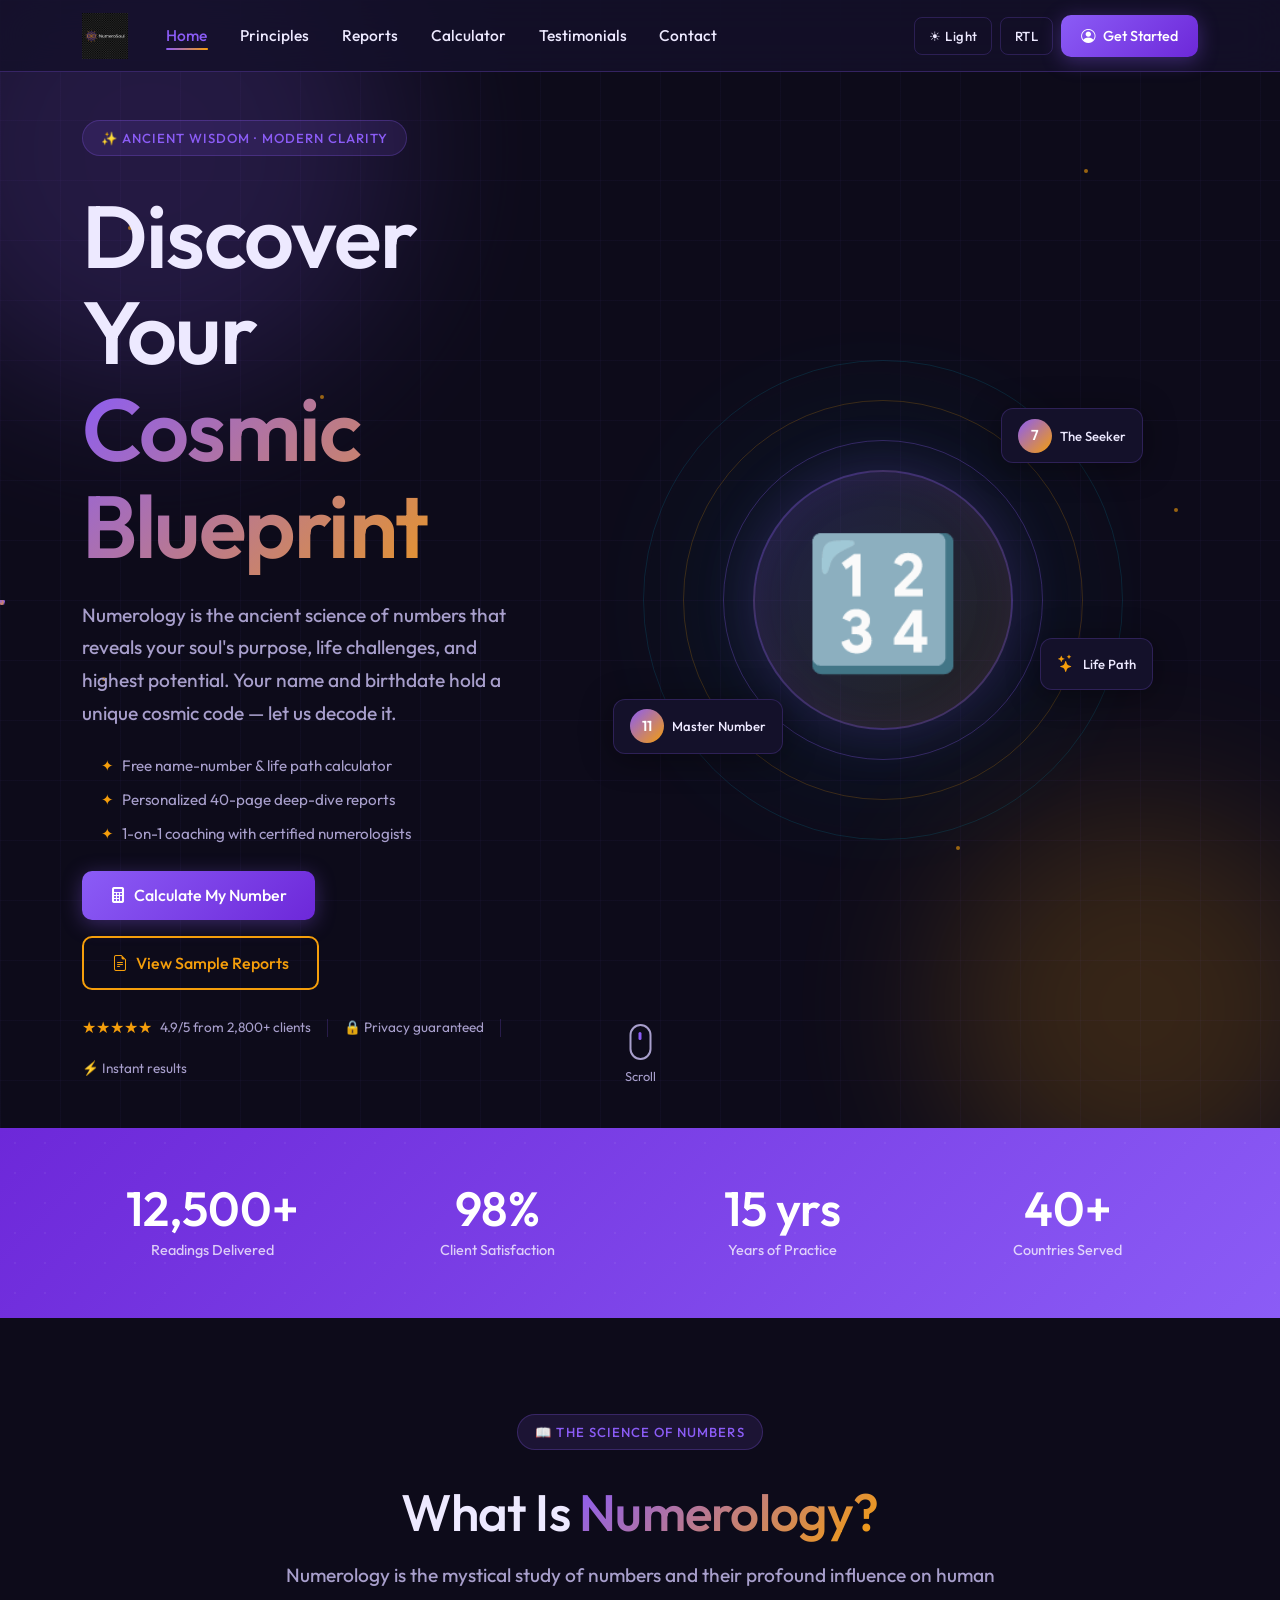
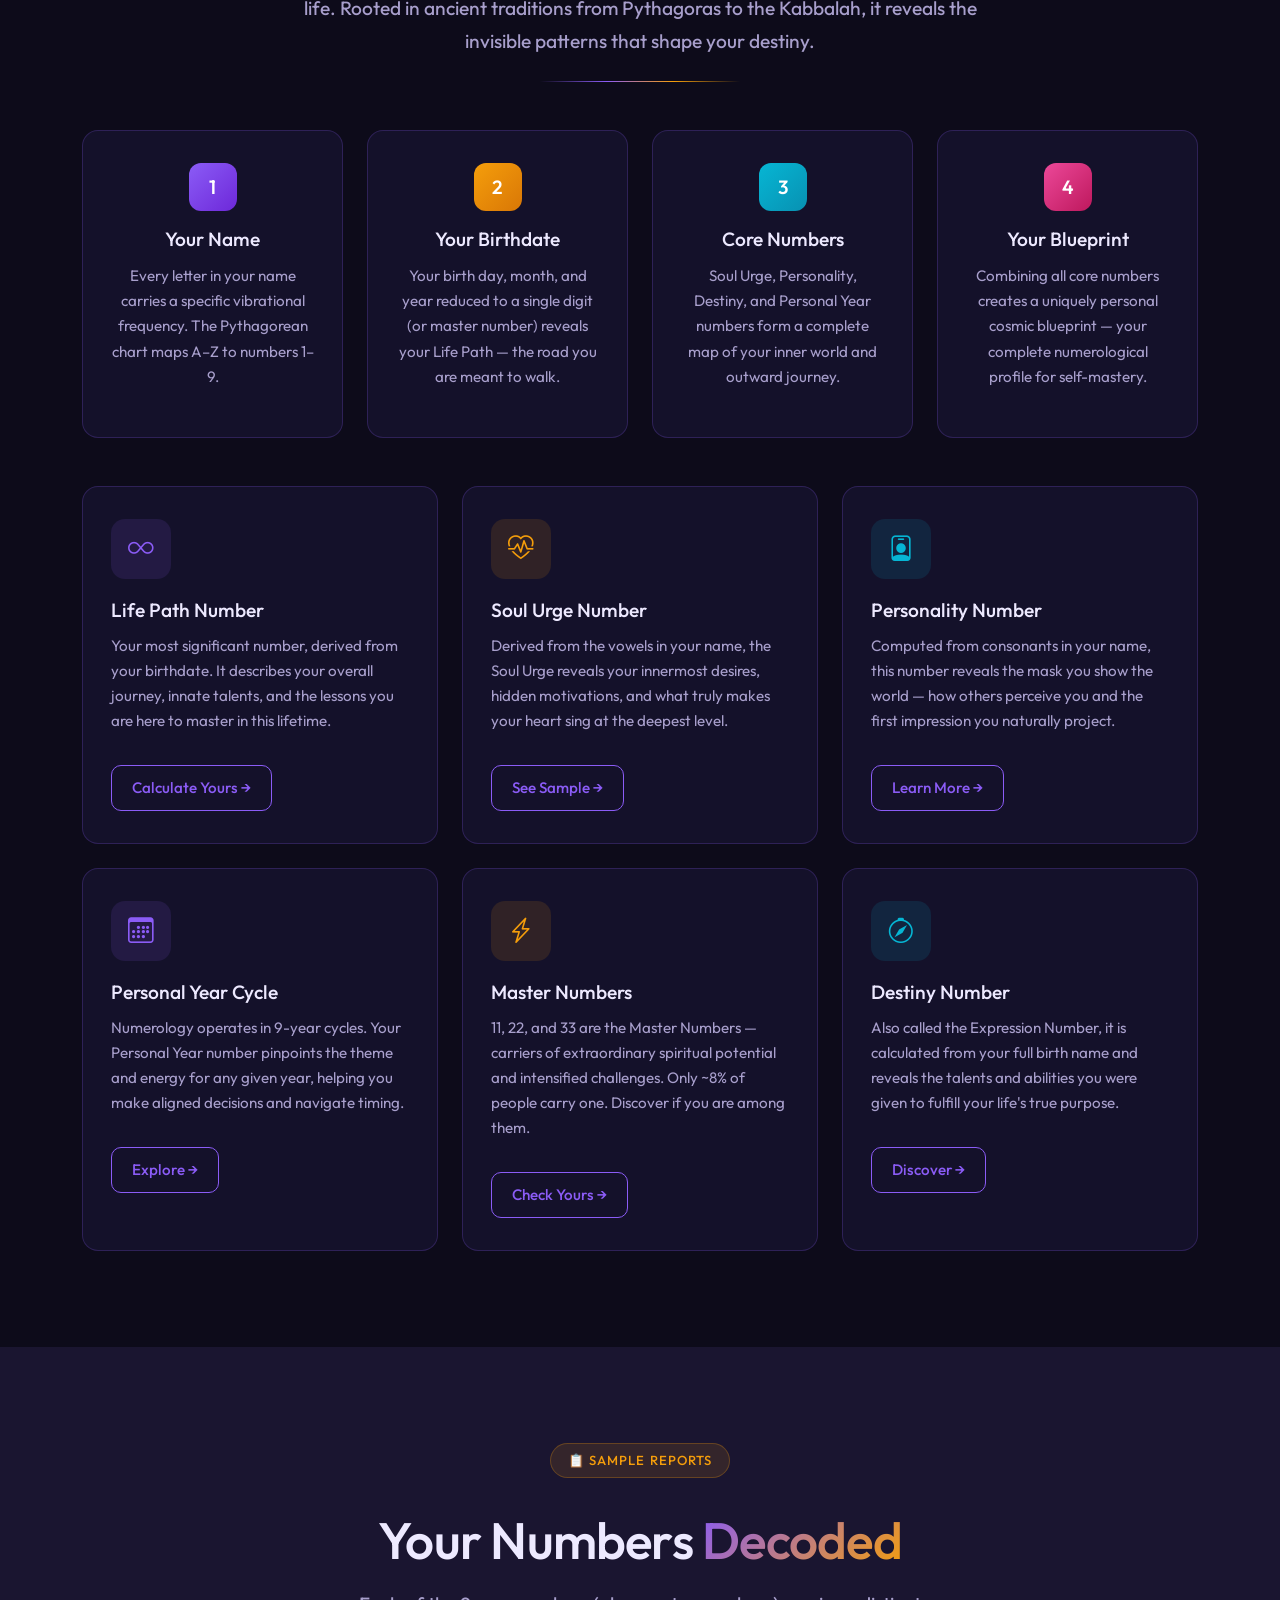
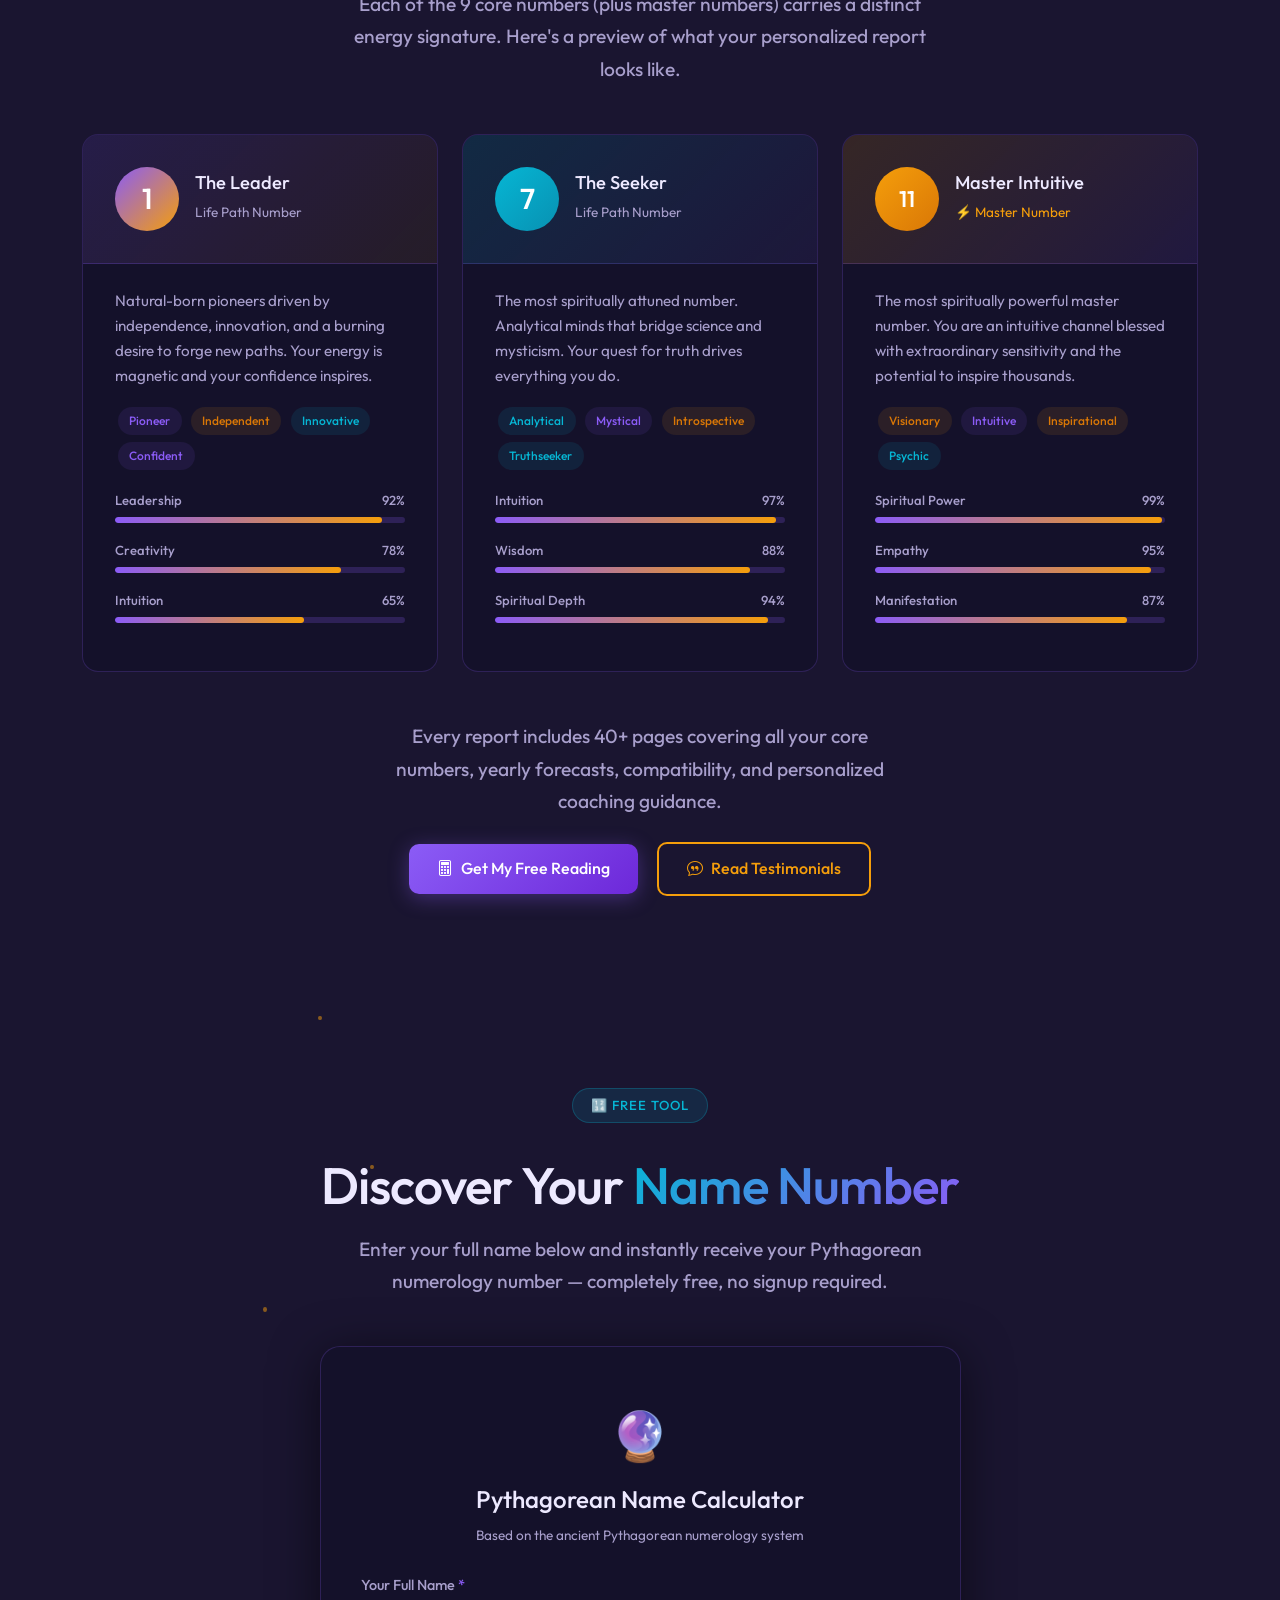
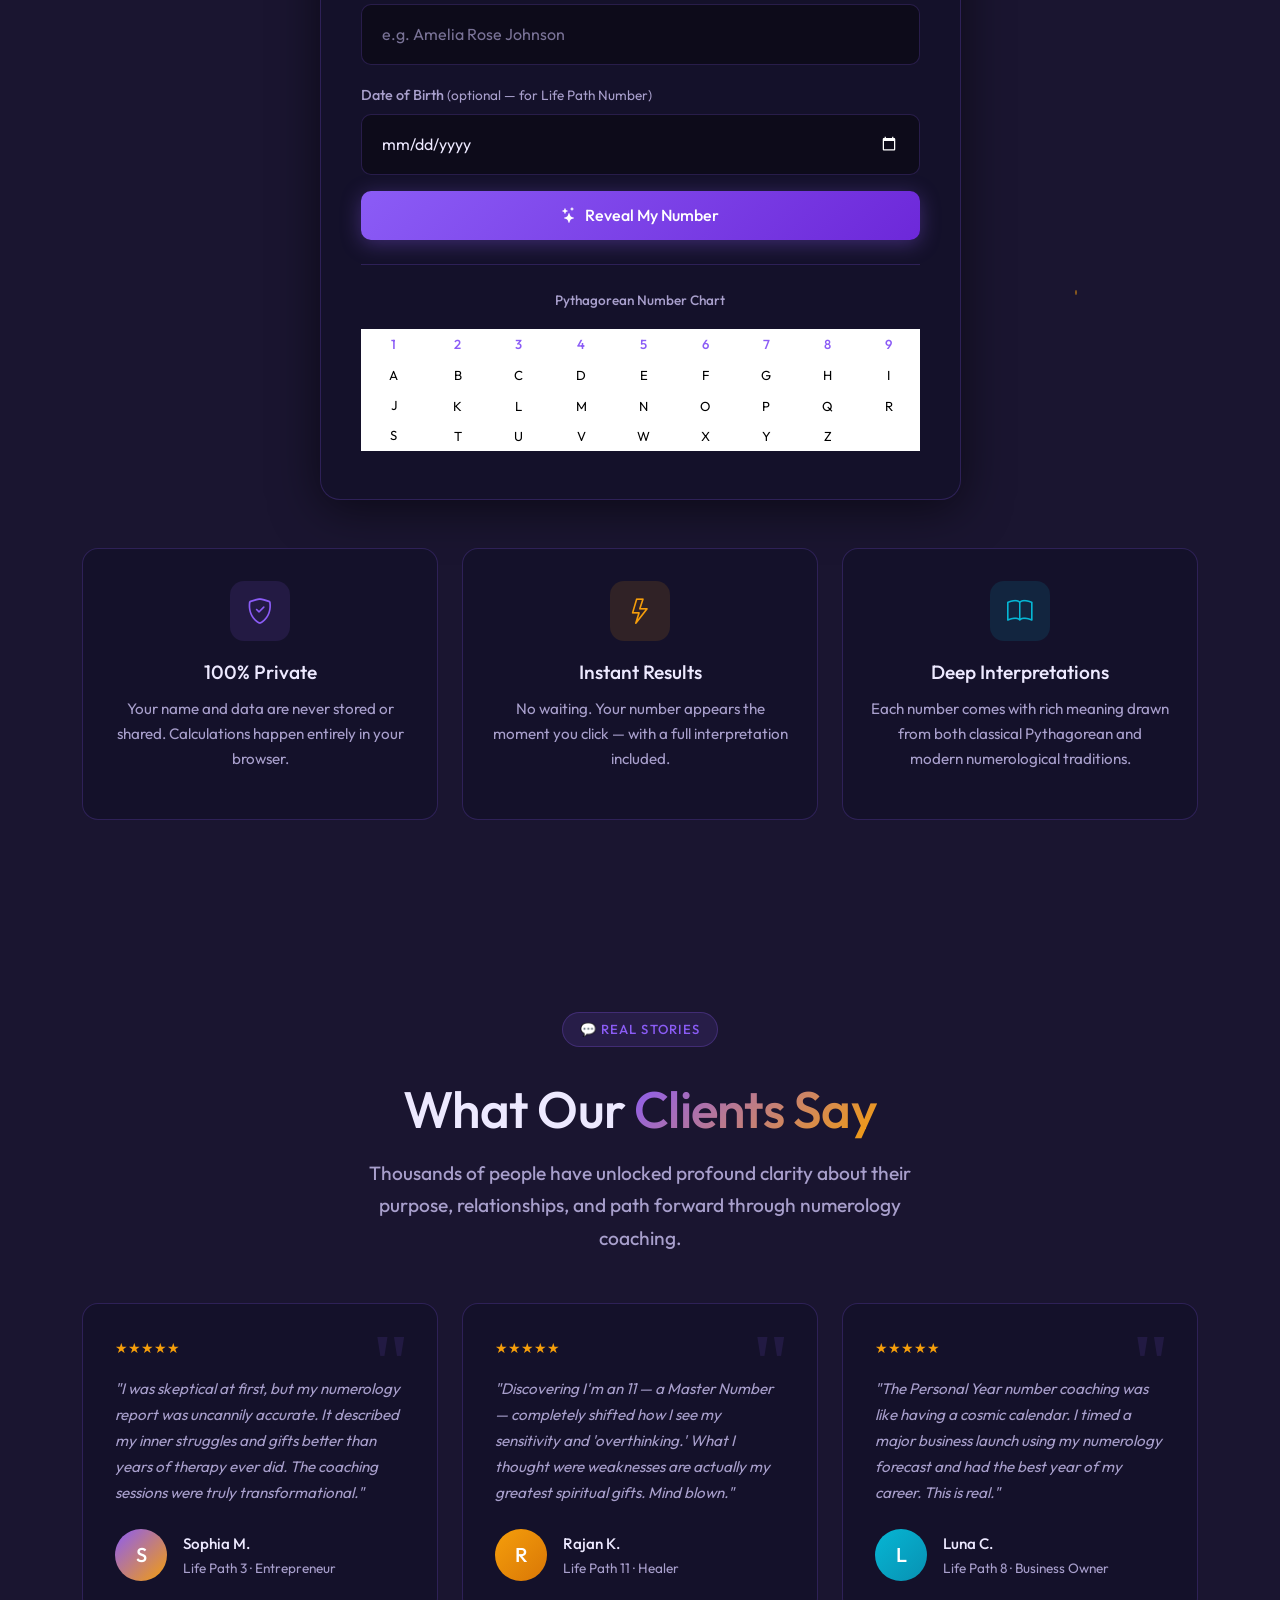
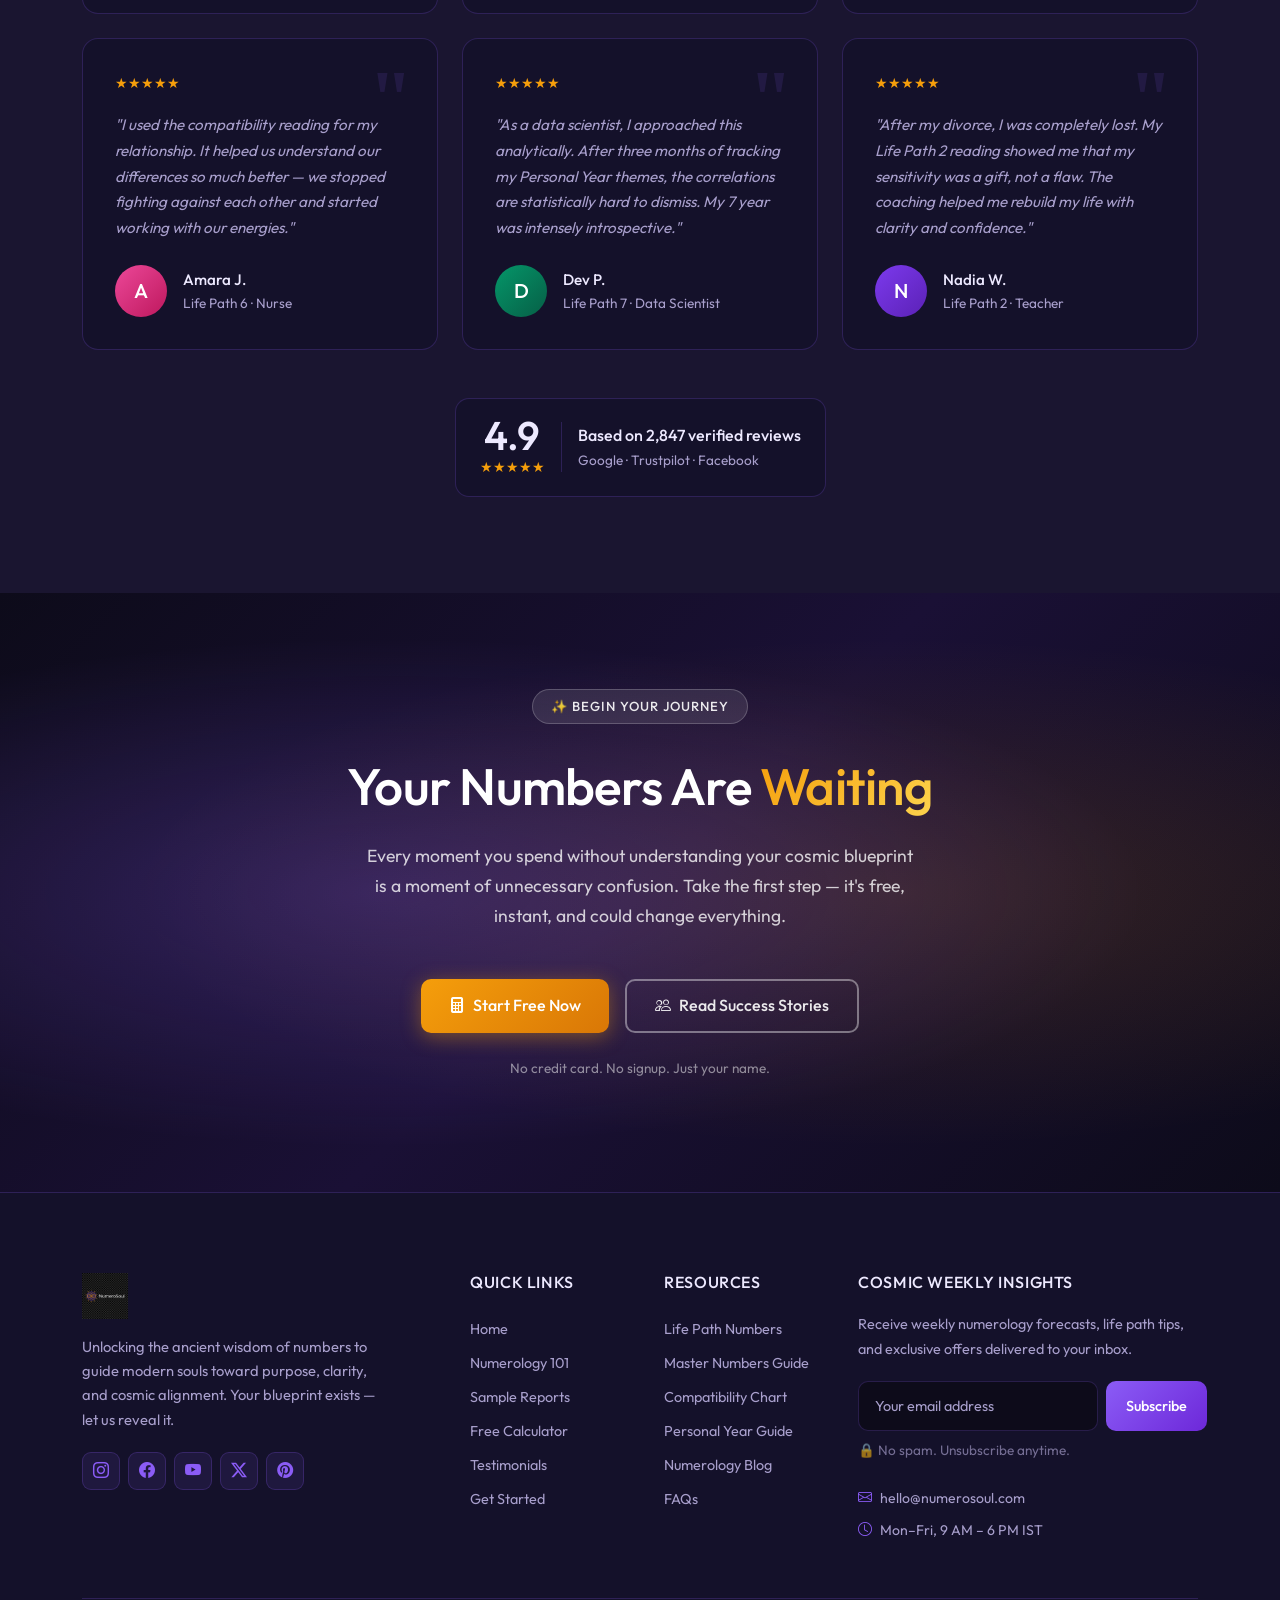
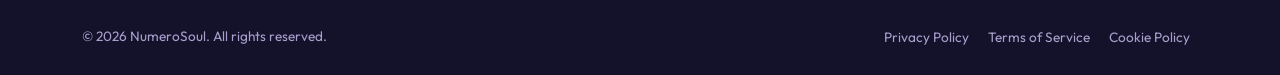
==== index.html @ 1b35eaa0 "firstcommit" ====
<!DOCTYPE html>
<html lang="en" dir="ltr" data-theme="dark">
<head>
  <!-- ===== Meta & SEO ===== -->
  <meta charset="UTF-8" />
  <meta name="viewport" content="width=device-width, initial-scale=1.0" />
  <meta name="description" content="NumeroSoul — Discover your life path through the ancient science of numerology. Free name-number calculator, personalized reports, and expert coaching to unlock your cosmic blueprint." />
  <meta name="keywords" content="numerology, life path number, numerology calculator, numerology coaching, name number, personal year, cosmic blueprint" />
  <meta name="author" content="NumeroSoul" />
  <meta name="robots" content="index, follow" />
  <meta name="theme-color" content="#8B5CF6" />

  <!-- Open Graph -->
  <meta property="og:title" content="NumeroSoul — Numerology & Life Path Coaching" />
  <meta property="og:description" content="Unlock your cosmic blueprint with personalized numerology reports and expert life path coaching." />
  <meta property="og:type" content="website" />
  <meta property="og:url" content="https://numerosoul.com/" />
  <meta property="og:image" content="assets/images/logo.png" />

  <!-- Twitter Card -->
  <meta name="twitter:card" content="summary_large_image" />
  <meta name="twitter:title" content="NumeroSoul — Numerology & Life Path Coaching" />
  <meta name="twitter:description" content="Free name-number calculator + expert numerology coaching." />

  <title>NumeroSoul — Numerology &amp; Life Path Coaching</title>
  <link rel="canonical" href="https://numerosoul.com/" />

  <!-- Google Fonts: Outfit -->
  <link rel="preconnect" href="https://fonts.googleapis.com" />
  <link rel="preconnect" href="https://fonts.gstatic.com" crossorigin />
  <link href="https://fonts.googleapis.com/css2?family=Outfit:wght@400;450;480;500;510;520;540;560;580&display=swap" rel="stylesheet" />

  <!-- Bootstrap 5 CSS -->
  <link href="https://cdn.jsdelivr.net/npm/bootstrap@5.3.3/dist/css/bootstrap.min.css" rel="stylesheet" crossorigin="anonymous" />

  <!-- Bootstrap Icons -->
  <link href="https://cdn.jsdelivr.net/npm/bootstrap-icons@1.11.3/font/bootstrap-icons.min.css" rel="stylesheet" />

  <!-- Custom CSS -->
  <link rel="stylesheet" href="assets/css/style.css" />

  <!-- Structured Data -->
  <script type="application/ld+json">
  {
    "@context": "https://schema.org",
    "@type": "Organization",
    "name": "NumeroSoul",
    "url": "https://numerosoul.com",
    "description": "Numerology coaching and life path discovery platform",
    "sameAs": [
      "https://instagram.com/numerosoul",
      "https://facebook.com/numerosoul",
      "https://youtube.com/numerosoul"
    ]
  }
  </script>
</head>

<body>

  <!-- ============================================================
       HEADER / NAVBAR
       ============================================================ -->
  <nav id="mainNav" role="navigation" aria-label="Main navigation">
    <div class="container d-flex align-items-center justify-content-between" style="height: var(--nav-height);">

      <!-- Logo -->
      <a href="#hero" class="navbar-brand p-0 me-4" aria-label="NumeroSoul Home">
        <img src="assets/images/logo.png" alt="NumeroSoul Logo" width="180" height="46" />
      </a>

      <!-- Desktop Navigation -->
      <ul class="desktop-nav d-flex align-items-center gap-1 mb-0 me-auto">
        <li><a href="#hero"          class="nav-link-custom active">Home</a></li>
        <li><a href="#principles"    class="nav-link-custom">Principles</a></li>
        <li><a href="#reports"       class="nav-link-custom">Reports</a></li>
        <li><a href="#calculator"    class="nav-link-custom">Calculator</a></li>
        <li><a href="#testimonials"  class="nav-link-custom">Testimonials</a></li>
        <li><a href="#footer"        class="nav-link-custom">Contact</a></li>
      </ul>

      <!-- Right Controls -->
      <div class="d-flex align-items-center gap-2">
        <!-- Theme Toggle -->
        <button class="nav-toggle-btn" data-theme-toggle aria-label="Toggle theme" id="themeToggleDesktop">🌙 Dark</button>
        <!-- RTL Toggle -->
        <button class="nav-toggle-btn" data-rtl-toggle aria-label="Toggle RTL" id="rtlToggleDesktop">RTL</button>
        <!-- Login CTA (links to contact/footer) -->
        <a href="#footer" class="btn-primary-custom d-none d-lg-inline-flex" id="loginBtn" style="font-size:0.9rem;padding:0.55rem 1.25rem;">
          <i class="bi bi-person-circle"></i> Get Started
        </a>
        <!-- Mobile Hamburger -->
        <button class="navbar-toggler-custom mobile-nav-toggle"
                data-bs-toggle="offcanvas"
                data-bs-target="#mobileMenu"
                aria-controls="mobileMenu"
                aria-label="Open navigation menu"
                id="mobileMenuBtn">
          <span></span>
          <span></span>
          <span></span>
        </button>
      </div>
    </div>
  </nav>

  <!-- Mobile Offcanvas Menu -->
  <div class="offcanvas offcanvas-start offcanvas-custom" tabindex="-1" id="mobileMenu" aria-labelledby="mobileMenuLabel">
    <div class="offcanvas-header border-bottom" style="border-color: var(--border) !important;">
      <img src="assets/images/logo.png" alt="NumeroSoul" height="42" style="max-width:160px;object-fit:contain;" />
      <button type="button" class="btn-close" data-bs-dismiss="offcanvas" aria-label="Close menu"
              style="filter: var(--bs-btn-close-white-filter, none); opacity: 0.7;"></button>
    </div>
    <div class="offcanvas-body d-flex flex-column justify-content-between">
      <ul class="mb-0">
        <li><a href="#hero"         class="offcanvas-nav-link active">🏠 Home</a></li>
        <li><a href="#principles"   class="offcanvas-nav-link">📖 Principles</a></li>
        <li><a href="#reports"      class="offcanvas-nav-link">📋 Reports</a></li>
        <li><a href="#calculator"   class="offcanvas-nav-link">🔢 Calculator</a></li>
        <li><a href="#testimonials" class="offcanvas-nav-link">💬 Testimonials</a></li>
        <li><a href="#footer"       class="offcanvas-nav-link">📬 Contact</a></li>
      </ul>
      <div class="d-flex flex-column gap-2 mt-4 pb-2">
        <div class="d-flex gap-2">
          <button class="nav-toggle-btn flex-fill" data-theme-toggle id="themeToggleMobile">🌙 Dark</button>
          <button class="nav-toggle-btn flex-fill" data-rtl-toggle id="rtlToggleMobile">RTL</button>
        </div>
        <a href="#calculator" class="btn-primary-custom text-center justify-content-center" onclick="document.querySelector('#mobileMenu .btn-close').click()">
          <i class="bi bi-calculator"></i> Try Calculator Free
        </a>
      </div>
    </div>
  </div>

  <!-- ============================================================
       SECTION 1 — HERO
       ============================================================ -->
  <section id="hero" aria-label="Hero section">
    <!-- Background decorations -->
    <div class="hero-bg-orb hero-bg-orb-1" aria-hidden="true"></div>
    <div class="hero-bg-orb hero-bg-orb-2" aria-hidden="true"></div>
    <div class="hero-bg-orb hero-bg-orb-3" aria-hidden="true"></div>
    <div class="hero-grid-lines" aria-hidden="true"></div>
    <div class="hero-particles position-absolute inset-0" aria-hidden="true"></div>

    <!-- Stars -->
    <span class="hero-star" style="top:20%;left:10%;animation-delay:0s"   aria-hidden="true"></span>
    <span class="hero-star" style="top:35%;left:25%;animation-delay:0.8s" aria-hidden="true"></span>
    <span class="hero-star" style="top:15%;right:15%;animation-delay:1.6s" aria-hidden="true"></span>
    <span class="hero-star" style="top:60%;left:8%;animation-delay:2.4s"  aria-hidden="true"></span>
    <span class="hero-star" style="top:75%;right:25%;animation-delay:3.2s" aria-hidden="true"></span>
    <span class="hero-star" style="top:45%;right:8%;animation-delay:0.4s"  aria-hidden="true"></span>

    <div class="container position-relative" style="z-index:2;">
      <div class="row align-items-center g-5 py-5">

        <!-- Left: Text Content -->
        <div class="col-lg-6 col-xl-5 text-center text-lg-start">
          <div class="section-badge animate-up delay-1">✨ Ancient Wisdom · Modern Clarity</div>

          <h1 class="mt-3 mb-4 animate-up delay-2">
            Discover Your
            <span class="text-gradient d-block">Cosmic Blueprint</span>
          </h1>

          <p class="lead animate-up delay-3 mb-4" style="max-width:480px; margin: 0 auto 1.5rem;">
            Numerology is the ancient science of numbers that reveals your soul's purpose, life challenges, and highest potential. Your name and birthdate hold a unique cosmic code — let us decode it.
          </p>

          <!-- Key points -->
          <ul class="animate-up delay-4 mb-4 d-flex flex-column gap-2 text-start" style="max-width:400px;margin:0 auto 1.5rem;">
            <li class="d-flex align-items-center gap-2" style="font-size:0.95rem;color:var(--text-muted);">
              <span style="color:var(--gold);">✦</span> Free name-number &amp; life path calculator
            </li>
            <li class="d-flex align-items-center gap-2" style="font-size:0.95rem;color:var(--text-muted);">
              <span style="color:var(--gold);">✦</span> Personalized 40-page deep-dive reports
            </li>
            <li class="d-flex align-items-center gap-2" style="font-size:0.95rem;color:var(--text-muted);">
              <span style="color:var(--gold);">✦</span> 1-on-1 coaching with certified numerologists
            </li>
          </ul>

          <!-- CTAs -->
          <div class="d-flex gap-3 justify-content-center justify-content-lg-start flex-wrap animate-up delay-5">
            <a href="#calculator" class="btn-primary-custom">
              <i class="bi bi-calculator-fill"></i> Calculate My Number
            </a>
            <a href="#reports" class="btn-secondary-custom">
              <i class="bi bi-file-earmark-text"></i> View Sample Reports
            </a>
          </div>

          <!-- Trust strip -->
          <div class="animate-up delay-6 mt-4 d-flex align-items-center gap-3 justify-content-center justify-content-lg-start flex-wrap">
            <div class="d-flex align-items-center gap-1">
              <span style="color:var(--gold);">★★★★★</span>
              <span class="caption ms-1">4.9/5 from 2,800+ clients</span>
            </div>
            <div style="width:1px;height:18px;background:var(--border);"></div>
            <span class="caption">🔒 Privacy guaranteed</span>
            <div style="width:1px;height:18px;background:var(--border);"></div>
            <span class="caption">⚡ Instant results</span>
          </div>
        </div>

        <!-- Right: Mandala Visual -->
        <div class="col-lg-6 col-xl-7 d-flex justify-content-center animate-right delay-2">
          <div class="hero-image-wrapper" style="width:480px;height:480px;max-width:100%;">
            <div class="hero-image-ring hero-image-ring-3" aria-hidden="true"></div>
            <div class="hero-image-ring hero-image-ring-2" aria-hidden="true"></div>
            <div class="hero-image-ring hero-image-ring-1" aria-hidden="true"></div>

            <!-- Center Mandala -->
            <div class="hero-mandala" role="img" aria-label="Numerology mandala">🔢</div>

            <!-- Floating Badges -->
            <div class="hero-floating-badge badge-1">
              <span class="num-pill">7</span>
              <span>The Seeker</span>
            </div>
            <div class="hero-floating-badge badge-2">
              <span class="num-pill">11</span>
              <span>Master Number</span>
            </div>
            <div class="hero-floating-badge badge-3">
              <i class="bi bi-stars" style="color:var(--gold);font-size:1.1rem;"></i>
              <span>Life Path</span>
            </div>

            <!-- Number orbits -->
            <div aria-hidden="true" style="
              position:absolute;
              width:100%;
              height:100%;
              pointer-events:none;
              display:flex;
              align-items:center;
              justify-content:center;
            ">
            </div>
          </div>
        </div>
      </div>
    </div>

    <!-- Scroll Indicator -->
    <div class="scroll-indicator d-none d-md-flex" aria-hidden="true">
      <div class="scroll-mouse"></div>
      <span>Scroll</span>
    </div>
  </section>

  <!-- ============================================================
       SECTION 2 — STATS STRIP
       ============================================================ -->
  <section class="stats-strip" id="stats" aria-label="Key statistics">
    <div class="container position-relative" style="z-index:1;">
      <div class="row g-4 text-center">
        <div class="col-6 col-md-3 stat-item reveal">
          <div class="stat-number" data-count="12500" data-suffix="+">0</div>
          <div class="stat-label">Readings Delivered</div>
        </div>
        <div class="col-6 col-md-3 stat-item reveal">
          <div class="stat-number" data-count="98" data-suffix="%">0</div>
          <div class="stat-label">Client Satisfaction</div>
        </div>
        <div class="col-6 col-md-3 stat-item reveal">
          <div class="stat-number" data-count="15" data-suffix=" yrs">0</div>
          <div class="stat-label">Years of Practice</div>
        </div>
        <div class="col-6 col-md-3 stat-item reveal">
          <div class="stat-number" data-count="40" data-suffix="+">0</div>
          <div class="stat-label">Countries Served</div>
        </div>
      </div>
    </div>
  </section>

  <!-- ============================================================
       SECTION 3 — NUMEROLOGY PRINCIPLES
       ============================================================ -->
  <section id="principles" class="section-pad" aria-label="Numerology principles">
    <div class="container">

      <!-- Section Header -->
      <div class="text-center mb-5">
        <div class="section-badge reveal">📖 The Science of Numbers</div>
        <h2 class="mt-3 reveal delay-1">What Is <span class="text-gradient">Numerology?</span></h2>
        <p class="lead max-w-720 mx-auto mt-3 reveal delay-2">
          Numerology is the mystical study of numbers and their profound influence on human life. Rooted in ancient traditions from Pythagoras to the Kabbalah, it reveals the invisible patterns that shape your destiny.
        </p>
        <div class="divider-gradient mt-4 reveal delay-3" style="max-width:200px;margin-left:auto;margin-right:auto;"></div>
      </div>

      <!-- How It Works: 4-step -->
      <div class="row g-4 mb-5">
        <div class="col-12">
          <div class="row g-4 position-relative">

            <div class="col-sm-6 col-lg-3 reveal">
              <div class="card-custom text-center h-100">
                <div class="step-number mx-auto">1</div>
                <h3 class="card-title-custom">Your Name</h3>
                <p class="card-text-custom">Every letter in your name carries a specific vibrational frequency. The Pythagorean chart maps A–Z to numbers 1–9.</p>
              </div>
            </div>

            <div class="col-sm-6 col-lg-3 reveal delay-1">
              <div class="card-custom text-center h-100">
                <div class="step-number mx-auto" style="background:linear-gradient(135deg,var(--gold),var(--gold-dark));">2</div>
                <h3 class="card-title-custom">Your Birthdate</h3>
                <p class="card-text-custom">Your birth day, month, and year reduced to a single digit (or master number) reveals your Life Path — the road you are meant to walk.</p>
              </div>
            </div>

            <div class="col-sm-6 col-lg-3 reveal delay-2">
              <div class="card-custom text-center h-100">
                <div class="step-number mx-auto" style="background:linear-gradient(135deg,var(--cyan),#0891B2);">3</div>
                <h3 class="card-title-custom">Core Numbers</h3>
                <p class="card-text-custom">Soul Urge, Personality, Destiny, and Personal Year numbers form a complete map of your inner world and outward journey.</p>
              </div>
            </div>

            <div class="col-sm-6 col-lg-3 reveal delay-3">
              <div class="card-custom text-center h-100">
                <div class="step-number mx-auto" style="background:linear-gradient(135deg,#EC4899,#BE185D);">4</div>
                <h3 class="card-title-custom">Your Blueprint</h3>
                <p class="card-text-custom">Combining all core numbers creates a uniquely personal cosmic blueprint — your complete numerological profile for self-mastery.</p>
              </div>
            </div>

          </div>
        </div>
      </div>

      <!-- Feature Cards Row -->
      <div class="row g-4">

        <div class="col-md-6 col-lg-4 reveal">
          <div class="card-custom h-100">
            <div class="card-icon card-icon-purple">
              <i class="bi bi-infinity"></i>
            </div>
            <h4 class="card-title-custom">Life Path Number</h4>
            <p class="card-text-custom">Your most significant number, derived from your birthdate. It describes your overall journey, innate talents, and the lessons you are here to master in this lifetime.</p>
            <a href="#calculator" class="btn-outline-primary-custom mt-3">Calculate Yours →</a>
          </div>
        </div>

        <div class="col-md-6 col-lg-4 reveal delay-1">
          <div class="card-custom h-100">
            <div class="card-icon card-icon-gold">
              <i class="bi bi-heart-pulse"></i>
            </div>
            <h4 class="card-title-custom">Soul Urge Number</h4>
            <p class="card-text-custom">Derived from the vowels in your name, the Soul Urge reveals your innermost desires, hidden motivations, and what truly makes your heart sing at the deepest level.</p>
            <a href="#reports" class="btn-outline-primary-custom mt-3">See Sample →</a>
          </div>
        </div>

        <div class="col-md-6 col-lg-4 reveal delay-2">
          <div class="card-custom h-100">
            <div class="card-icon card-icon-cyan">
              <i class="bi bi-person-badge"></i>
            </div>
            <h4 class="card-title-custom">Personality Number</h4>
            <p class="card-text-custom">Computed from consonants in your name, this number reveals the mask you show the world — how others perceive you and the first impression you naturally project.</p>
            <a href="#reports" class="btn-outline-primary-custom mt-3">Learn More →</a>
          </div>
        </div>

        <div class="col-md-6 col-lg-4 reveal delay-3">
          <div class="card-custom h-100">
            <div class="card-icon card-icon-purple">
              <i class="bi bi-calendar3"></i>
            </div>
            <h4 class="card-title-custom">Personal Year Cycle</h4>
            <p class="card-text-custom">Numerology operates in 9-year cycles. Your Personal Year number pinpoints the theme and energy for any given year, helping you make aligned decisions and navigate timing.</p>
            <a href="#reports" class="btn-outline-primary-custom mt-3">Explore →</a>
          </div>
        </div>

        <div class="col-md-6 col-lg-4 reveal delay-4">
          <div class="card-custom h-100">
            <div class="card-icon card-icon-gold">
              <i class="bi bi-lightning-charge"></i>
            </div>
            <h4 class="card-title-custom">Master Numbers</h4>
            <p class="card-text-custom">11, 22, and 33 are the Master Numbers — carriers of extraordinary spiritual potential and intensified challenges. Only ~8% of people carry one. Discover if you are among them.</p>
            <a href="#calculator" class="btn-outline-primary-custom mt-3">Check Yours →</a>
          </div>
        </div>

        <div class="col-md-6 col-lg-4 reveal delay-5">
          <div class="card-custom h-100">
            <div class="card-icon card-icon-cyan">
              <i class="bi bi-compass"></i>
            </div>
            <h4 class="card-title-custom">Destiny Number</h4>
            <p class="card-text-custom">Also called the Expression Number, it is calculated from your full birth name and reveals the talents and abilities you were given to fulfill your life's true purpose.</p>
            <a href="#reports" class="btn-outline-primary-custom mt-3">Discover →</a>
          </div>
        </div>

      </div>
    </div>
  </section>

  <!-- ============================================================
       SECTION 4 — PERSONALIZED REPORT SAMPLES
       ============================================================ -->
  <section id="reports" class="section-pad bg-alt" aria-label="Sample numerology reports">
    <div class="container">

      <div class="text-center mb-5">
        <div class="section-badge section-badge-gold reveal">📋 Sample Reports</div>
        <h2 class="mt-3 reveal delay-1">Your Numbers <span class="text-gradient">Decoded</span></h2>
        <p class="lead max-w-600 mx-auto mt-3 reveal delay-2">
          Each of the 9 core numbers (plus master numbers) carries a distinct energy signature. Here's a preview of what your personalized report looks like.
        </p>
      </div>

      <div class="row g-4">

        <!-- Report Card 1 -->
        <div class="col-md-6 col-lg-4 reveal">
          <div class="report-card">
            <div class="report-card-header">
              <div class="report-number-display">1</div>
              <div>
                <h4 class="mb-1 fw-500" style="font-size:1.15rem;color:var(--text);">The Leader</h4>
                <span class="caption" style="color:var(--text-muted);">Life Path Number</span>
              </div>
            </div>
            <div class="report-card-body">
              <p class="card-text-custom mb-3">Natural-born pioneers driven by independence, innovation, and a burning desire to forge new paths. Your energy is magnetic and your confidence inspires.</p>
              <div class="mb-3">
                <span class="report-trait-tag">Pioneer</span>
                <span class="report-trait-tag gold">Independent</span>
                <span class="report-trait-tag cyan">Innovative</span>
                <span class="report-trait-tag">Confident</span>
              </div>
              <div class="report-meter">
                <div class="report-meter-label"><span>Leadership</span><span>92%</span></div>
                <div class="report-meter-bar"><div class="report-meter-fill" data-width="92%"></div></div>
              </div>
              <div class="report-meter">
                <div class="report-meter-label"><span>Creativity</span><span>78%</span></div>
                <div class="report-meter-bar"><div class="report-meter-fill" data-width="78%"></div></div>
              </div>
              <div class="report-meter">
                <div class="report-meter-label"><span>Intuition</span><span>65%</span></div>
                <div class="report-meter-bar"><div class="report-meter-fill" data-width="65%"></div></div>
              </div>
            </div>
          </div>
        </div>

        <!-- Report Card 7 -->
        <div class="col-md-6 col-lg-4 reveal delay-1">
          <div class="report-card">
            <div class="report-card-header" style="background:linear-gradient(135deg,rgba(6,182,212,0.15),rgba(139,92,246,0.08));">
              <div class="report-number-display" style="background:linear-gradient(135deg,var(--cyan),#0891B2);">7</div>
              <div>
                <h4 class="mb-1 fw-500" style="font-size:1.15rem;color:var(--text);">The Seeker</h4>
                <span class="caption" style="color:var(--text-muted);">Life Path Number</span>
              </div>
            </div>
            <div class="report-card-body">
              <p class="card-text-custom mb-3">The most spiritually attuned number. Analytical minds that bridge science and mysticism. Your quest for truth drives everything you do.</p>
              <div class="mb-3">
                <span class="report-trait-tag cyan">Analytical</span>
                <span class="report-trait-tag">Mystical</span>
                <span class="report-trait-tag gold">Introspective</span>
                <span class="report-trait-tag cyan">Truthseeker</span>
              </div>
              <div class="report-meter">
                <div class="report-meter-label"><span>Intuition</span><span>97%</span></div>
                <div class="report-meter-bar"><div class="report-meter-fill" data-width="97%"></div></div>
              </div>
              <div class="report-meter">
                <div class="report-meter-label"><span>Wisdom</span><span>88%</span></div>
                <div class="report-meter-bar"><div class="report-meter-fill" data-width="88%"></div></div>
              </div>
              <div class="report-meter">
                <div class="report-meter-label"><span>Spiritual Depth</span><span>94%</span></div>
                <div class="report-meter-bar"><div class="report-meter-fill" data-width="94%"></div></div>
              </div>
            </div>
          </div>
        </div>

        <!-- Report Card 11 -->
        <div class="col-md-6 col-lg-4 reveal delay-2">
          <div class="report-card">
            <div class="report-card-header" style="background:linear-gradient(135deg,rgba(245,158,11,0.15),rgba(139,92,246,0.10));">
              <div class="report-number-display" style="background:linear-gradient(135deg,var(--gold),var(--gold-dark));font-size:1.4rem;">11</div>
              <div>
                <h4 class="mb-1 fw-500" style="font-size:1.15rem;color:var(--text);">Master Intuitive</h4>
                <span class="caption" style="color:var(--gold);">⚡ Master Number</span>
              </div>
            </div>
            <div class="report-card-body">
              <p class="card-text-custom mb-3">The most spiritually powerful master number. You are an intuitive channel blessed with extraordinary sensitivity and the potential to inspire thousands.</p>
              <div class="mb-3">
                <span class="report-trait-tag gold">Visionary</span>
                <span class="report-trait-tag">Intuitive</span>
                <span class="report-trait-tag gold">Inspirational</span>
                <span class="report-trait-tag cyan">Psychic</span>
              </div>
              <div class="report-meter">
                <div class="report-meter-label"><span>Spiritual Power</span><span>99%</span></div>
                <div class="report-meter-bar"><div class="report-meter-fill" data-width="99%"></div></div>
              </div>
              <div class="report-meter">
                <div class="report-meter-label"><span>Empathy</span><span>95%</span></div>
                <div class="report-meter-bar"><div class="report-meter-fill" data-width="95%"></div></div>
              </div>
              <div class="report-meter">
                <div class="report-meter-label"><span>Manifestation</span><span>87%</span></div>
                <div class="report-meter-bar"><div class="report-meter-fill" data-width="87%"></div></div>
              </div>
            </div>
          </div>
        </div>

      </div>

      <!-- CTA under reports -->
      <div class="text-center mt-5 reveal">
        <p class="lead mb-4" style="max-width:520px;margin:0 auto 1.5rem;">
          Every report includes 40+ pages covering all your core numbers, yearly forecasts, compatibility, and personalized coaching guidance.
        </p>
        <a href="#calculator" class="btn-primary-custom me-3">
          <i class="bi bi-calculator"></i> Get My Free Reading
        </a>
        <a href="#testimonials" class="btn-secondary-custom">
          <i class="bi bi-chat-quote"></i> Read Testimonials
        </a>
      </div>
    </div>
  </section>

  <!-- ============================================================
       SECTION 5 — FREE CALCULATOR (Lead Capture)
       ============================================================ -->
  <section id="calculator" class="section-pad" aria-label="Free numerology calculator">
    <div class="calc-particles position-absolute inset-0" style="position:absolute;top:0;left:0;width:100%;height:100%;overflow:hidden;pointer-events:none;" aria-hidden="true"></div>
    <div class="container position-relative" style="z-index:1;">

      <div class="text-center mb-5">
        <div class="section-badge section-badge-cyan reveal">🔢 Free Tool</div>
        <h2 class="mt-3 reveal delay-1">Discover Your <span class="text-gradient-cyan">Name Number</span></h2>
        <p class="lead max-w-600 mx-auto mt-3 reveal delay-2">
          Enter your full name below and instantly receive your Pythagorean numerology number — completely free, no signup required.
        </p>
      </div>

      <div class="row justify-content-center">
        <div class="col-lg-8 col-xl-7 reveal">
          <div class="calculator-card">

            <!-- Calculator Header -->
            <div class="text-center mb-4">
              <div style="font-size:3rem;margin-bottom:0.5rem;">🔮</div>
              <h3 style="font-size:1.5rem;font-weight:520;color:var(--text);">Pythagorean Name Calculator</h3>
              <p class="caption">Based on the ancient Pythagorean numerology system</p>
            </div>

            <!-- Calculator Form -->
            <form id="calcForm" novalidate>
              <div class="row g-3 mb-3">

                <div class="col-12">
                  <label for="calcName" class="form-label" style="font-size:0.9rem;font-weight:500;color:var(--text-muted);margin-bottom:0.4rem;">
                    Your Full Name <span style="color:var(--primary);">*</span>
                  </label>
                  <div class="calc-input-group">
                    <input
                      type="text"
                      id="calcName"
                      class="calc-input"
                      placeholder="e.g. Amelia Rose Johnson"
                      autocomplete="name"
                      maxlength="60"
                      required
                    />
                  </div>
                  <!-- Live preview -->
                  <div id="namePreview"
                       style="display:none;padding:0.6rem 0.8rem;margin-top:0.5rem;background:rgba(139,92,246,0.06);border-radius:8px;letter-spacing:0.1em;font-size:0.85rem;line-height:2;">
                  </div>
                </div>

                <div class="col-12">
                  <label for="calcDob" class="form-label" style="font-size:0.9rem;font-weight:500;color:var(--text-muted);margin-bottom:0.4rem;">
                    Date of Birth <span class="caption">(optional — for Life Path Number)</span>
                  </label>
                  <input
                    type="date"
                    id="calcDob"
                    class="calc-input"
                    style="color-scheme: dark;"
                    max="2024-12-31"
                    min="1900-01-01"
                  />
                </div>

              </div>

              <button type="submit" class="btn-primary-custom w-100 justify-content-center" id="calcSubmitBtn">
                <i class="bi bi-stars"></i> Reveal My Number
              </button>
            </form>

            <!-- Result Display -->
            <div id="calcResult" class="calc-result-display" role="region" aria-live="polite" aria-label="Calculation result">
              <div id="resultEmoji" style="font-size:3rem;margin-bottom:0.5rem;">✨</div>
              <div class="calc-result-number" id="resultNumber">7</div>
              <div class="calc-result-title" id="resultTitle">The Seeker</div>
              <p class="calc-result-desc" id="resultDesc">Your description will appear here.</p>
              <div id="resultBreakdown"></div>

              <!-- Lead Capture -->
              <div id="calcLeadSection" style="display:none;margin-top:1.5rem;padding-top:1.5rem;border-top:1px solid var(--border);">
                <p class="mb-2" style="font-size:0.95rem;font-weight:500;color:var(--text);">
                  📬 Get your full 40-page personalized report — free!
                </p>
                <form id="leadForm" novalidate>
                  <div class="calc-lead-capture">
                    <input
                      type="email"
                      id="leadEmail"
                      class="calc-input"
                      placeholder="Enter your email address"
                      required
                      style="font-size:0.9rem;"
                    />
                    <button type="submit" class="btn-primary-custom" style="white-space:nowrap;">
                      <i class="bi bi-send"></i> Send Report
                    </button>
                  </div>
                  <p class="caption text-center mt-2" style="opacity:0.7;">
                    🔒 We respect your privacy. No spam, ever.
                  </p>
                </form>
              </div>
            </div>

            <!-- Pythagorean Table -->
            <div class="mt-4 pt-4" style="border-top:1px solid var(--border);">
              <p class="caption text-center mb-3" style="font-weight:500;color:var(--text-muted);">Pythagorean Number Chart</p>
              <div class="table-responsive">
                <table class="table table-sm table-borderless text-center mb-0" style="font-family:var(--font);font-size:0.82rem;">
                  <thead>
                    <tr>
                      <th style="color:var(--primary);padding:0.3rem 0.5rem;font-weight:520;">1</th>
                      <th style="color:var(--primary);padding:0.3rem 0.5rem;font-weight:520;">2</th>
                      <th style="color:var(--primary);padding:0.3rem 0.5rem;font-weight:520;">3</th>
                      <th style="color:var(--primary);padding:0.3rem 0.5rem;font-weight:520;">4</th>
                      <th style="color:var(--primary);padding:0.3rem 0.5rem;font-weight:520;">5</th>
                      <th style="color:var(--primary);padding:0.3rem 0.5rem;font-weight:520;">6</th>
                      <th style="color:var(--primary);padding:0.3rem 0.5rem;font-weight:520;">7</th>
                      <th style="color:var(--primary);padding:0.3rem 0.5rem;font-weight:520;">8</th>
                      <th style="color:var(--primary);padding:0.3rem 0.5rem;font-weight:520;">9</th>
                    </tr>
                  </thead>
                  <tbody>
                    <tr style="color:var(--text-muted);">
                      <td style="padding:0.2rem 0.5rem;">A</td><td>B</td><td>C</td><td>D</td><td>E</td><td>F</td><td>G</td><td>H</td><td>I</td>
                    </tr>
                    <tr style="color:var(--text-muted);">
                      <td style="padding:0.2rem 0.5rem;">J</td><td>K</td><td>L</td><td>M</td><td>N</td><td>O</td><td>P</td><td>Q</td><td>R</td>
                    </tr>
                    <tr style="color:var(--text-muted);">
                      <td style="padding:0.2rem 0.5rem;">S</td><td>T</td><td>U</td><td>V</td><td>W</td><td>X</td><td>Y</td><td>Z</td><td></td>
                    </tr>
                  </tbody>
                </table>
              </div>
            </div>

          </div>
        </div>
      </div>

      <!-- Info cards below calculator -->
      <div class="row g-4 mt-4">
        <div class="col-md-4 reveal">
          <div class="card-custom text-center">
            <div class="card-icon card-icon-purple mx-auto"><i class="bi bi-shield-check"></i></div>
            <h4 class="card-title-custom">100% Private</h4>
            <p class="card-text-custom">Your name and data are never stored or shared. Calculations happen entirely in your browser.</p>
          </div>
        </div>
        <div class="col-md-4 reveal delay-1">
          <div class="card-custom text-center">
            <div class="card-icon card-icon-gold mx-auto"><i class="bi bi-lightning"></i></div>
            <h4 class="card-title-custom">Instant Results</h4>
            <p class="card-text-custom">No waiting. Your number appears the moment you click — with a full interpretation included.</p>
          </div>
        </div>
        <div class="col-md-4 reveal delay-2">
          <div class="card-custom text-center">
            <div class="card-icon card-icon-cyan mx-auto"><i class="bi bi-book"></i></div>
            <h4 class="card-title-custom">Deep Interpretations</h4>
            <p class="card-text-custom">Each number comes with rich meaning drawn from both classical Pythagorean and modern numerological traditions.</p>
          </div>
        </div>
      </div>

    </div>
  </section>

  <!-- ============================================================
       SECTION 6 — TESTIMONIALS
       ============================================================ -->
  <section id="testimonials" class="section-pad bg-alt" aria-label="Client testimonials">
    <div class="container">

      <div class="text-center mb-5">
        <div class="section-badge reveal">💬 Real Stories</div>
        <h2 class="mt-3 reveal delay-1">What Our <span class="text-gradient">Clients Say</span></h2>
        <p class="lead max-w-600 mx-auto mt-3 reveal delay-2">
          Thousands of people have unlocked profound clarity about their purpose, relationships, and path forward through numerology coaching.
        </p>
      </div>

      <div class="row g-4">

        <div class="col-md-6 col-lg-4 reveal">
          <div class="testimonial-card">
            <div class="star-rating mb-3">★★★★★</div>
            <p style="font-size:0.95rem;color:var(--text-muted);font-style:italic;line-height:1.7;margin-bottom:1.5rem;">
              "I was skeptical at first, but my numerology report was uncannily accurate. It described my inner struggles and gifts better than years of therapy ever did. The coaching sessions were truly transformational."
            </p>
            <div class="d-flex align-items-center gap-3">
              <div class="testimonial-avatar">S</div>
              <div>
                <div style="font-weight:510;font-size:0.95rem;color:var(--text);">Sophia M.</div>
                <div class="caption">Life Path 3 · Entrepreneur</div>
              </div>
            </div>
          </div>
        </div>

        <div class="col-md-6 col-lg-4 reveal delay-1">
          <div class="testimonial-card">
            <div class="star-rating mb-3">★★★★★</div>
            <p style="font-size:0.95rem;color:var(--text-muted);font-style:italic;line-height:1.7;margin-bottom:1.5rem;">
              "Discovering I'm an 11 — a Master Number — completely shifted how I see my sensitivity and 'overthinking.' What I thought were weaknesses are actually my greatest spiritual gifts. Mind blown."
            </p>
            <div class="d-flex align-items-center gap-3">
              <div class="testimonial-avatar" style="background:linear-gradient(135deg,var(--gold),var(--gold-dark));">R</div>
              <div>
                <div style="font-weight:510;font-size:0.95rem;color:var(--text);">Rajan K.</div>
                <div class="caption">Life Path 11 · Healer</div>
              </div>
            </div>
          </div>
        </div>

        <div class="col-md-6 col-lg-4 reveal delay-2">
          <div class="testimonial-card">
            <div class="star-rating mb-3">★★★★★</div>
            <p style="font-size:0.95rem;color:var(--text-muted);font-style:italic;line-height:1.7;margin-bottom:1.5rem;">
              "The Personal Year number coaching was like having a cosmic calendar. I timed a major business launch using my numerology forecast and had the best year of my career. This is real."
            </p>
            <div class="d-flex align-items-center gap-3">
              <div class="testimonial-avatar" style="background:linear-gradient(135deg,var(--cyan),#0891B2);">L</div>
              <div>
                <div style="font-weight:510;font-size:0.95rem;color:var(--text);">Luna C.</div>
                <div class="caption">Life Path 8 · Business Owner</div>
              </div>
            </div>
          </div>
        </div>

        <div class="col-md-6 col-lg-4 reveal delay-3">
          <div class="testimonial-card">
            <div class="star-rating mb-3">★★★★★</div>
            <p style="font-size:0.95rem;color:var(--text-muted);font-style:italic;line-height:1.7;margin-bottom:1.5rem;">
              "I used the compatibility reading for my relationship. It helped us understand our differences so much better — we stopped fighting against each other and started working with our energies."
            </p>
            <div class="d-flex align-items-center gap-3">
              <div class="testimonial-avatar" style="background:linear-gradient(135deg,#EC4899,#BE185D);">A</div>
              <div>
                <div style="font-weight:510;font-size:0.95rem;color:var(--text);">Amara J.</div>
                <div class="caption">Life Path 6 · Nurse</div>
              </div>
            </div>
          </div>
        </div>

        <div class="col-md-6 col-lg-4 reveal delay-4">
          <div class="testimonial-card">
            <div class="star-rating mb-3">★★★★★</div>
            <p style="font-size:0.95rem;color:var(--text-muted);font-style:italic;line-height:1.7;margin-bottom:1.5rem;">
              "As a data scientist, I approached this analytically. After three months of tracking my Personal Year themes, the correlations are statistically hard to dismiss. My 7 year was intensely introspective."
            </p>
            <div class="d-flex align-items-center gap-3">
              <div class="testimonial-avatar" style="background:linear-gradient(135deg,#059669,#065F46);">D</div>
              <div>
                <div style="font-weight:510;font-size:0.95rem;color:var(--text);">Dev P.</div>
                <div class="caption">Life Path 7 · Data Scientist</div>
              </div>
            </div>
          </div>
        </div>

        <div class="col-md-6 col-lg-4 reveal delay-5">
          <div class="testimonial-card">
            <div class="star-rating mb-3">★★★★★</div>
            <p style="font-size:0.95rem;color:var(--text-muted);font-style:italic;line-height:1.7;margin-bottom:1.5rem;">
              "After my divorce, I was completely lost. My Life Path 2 reading showed me that my sensitivity was a gift, not a flaw. The coaching helped me rebuild my life with clarity and confidence."
            </p>
            <div class="d-flex align-items-center gap-3">
              <div class="testimonial-avatar" style="background:linear-gradient(135deg,#7C3AED,#5B21B6);">N</div>
              <div>
                <div style="font-weight:510;font-size:0.95rem;color:var(--text);">Nadia W.</div>
                <div class="caption">Life Path 2 · Teacher</div>
              </div>
            </div>
          </div>
        </div>

      </div>

      <!-- Review Summary -->
      <div class="text-center mt-5 reveal">
        <div class="d-inline-flex align-items-center gap-3 px-4 py-3" style="background:var(--bg-card);border:1px solid var(--border);border-radius:14px;">
          <div>
            <div style="font-size:2.5rem;font-weight:560;color:var(--text);line-height:1;">4.9</div>
            <div class="star-rating">★★★★★</div>
          </div>
          <div style="width:1px;height:50px;background:var(--border);"></div>
          <div class="text-start">
            <div style="font-weight:510;color:var(--text);">Based on 2,847 verified reviews</div>
            <div class="caption">Google · Trustpilot · Facebook</div>
          </div>
        </div>
      </div>

    </div>
  </section>

  <!-- ============================================================
       SECTION 7 — CTA SECTION
       ============================================================ -->
  <section class="cta-section" id="cta" aria-label="Call to action">
    <div class="container position-relative" style="z-index:1;">
      <div class="row justify-content-center">
        <div class="col-lg-8 text-center">
          <div class="section-badge" style="background:rgba(255,255,255,0.1);color:rgba(255,255,255,0.9);border-color:rgba(255,255,255,0.2);">
            ✨ Begin Your Journey
          </div>
          <h2 class="mt-3 mb-4 reveal" style="color:#fff;">
            Your Numbers Are
            <span style="background:linear-gradient(135deg,#F59E0B,#FCD34D);-webkit-background-clip:text;-webkit-text-fill-color:transparent;background-clip:text;">
              Waiting
            </span>
          </h2>
          <p class="reveal delay-1 mb-5" style="font-size:1.1rem;color:rgba(255,255,255,0.78);max-width:560px;margin:0 auto 2rem;">
            Every moment you spend without understanding your cosmic blueprint is a moment of unnecessary confusion. Take the first step — it's free, instant, and could change everything.
          </p>
          <div class="d-flex gap-3 justify-content-center flex-wrap reveal delay-2">
            <a href="#calculator" class="btn-primary-custom" style="background:linear-gradient(135deg,var(--gold),var(--gold-dark));box-shadow:0 4px 20px rgba(245,158,11,0.40);">
              <i class="bi bi-calculator-fill"></i> Start Free Now
            </a>
            <a href="#testimonials" class="btn-secondary-custom" style="border-color:rgba(255,255,255,0.4);color:rgba(255,255,255,0.9) !important;">
              <i class="bi bi-people"></i> Read Success Stories
            </a>
          </div>
          <p class="reveal delay-3 mt-4" style="font-size:0.85rem;color:rgba(255,255,255,0.5);">
            No credit card. No signup. Just your name.
          </p>
        </div>
      </div>
    </div>
  </section>

  <!-- ============================================================
       FOOTER
       ============================================================ -->
  <footer id="footer" role="contentinfo">
    <div class="container">
      <div class="row g-5">

        <!-- Brand Column -->
        <div class="col-lg-4">
          <div class="footer-logo">
            <img src="assets/images/logo.png" alt="NumeroSoul Logo" width="180" height="46" />
          </div>
          <p class="footer-brief">
            Unlocking the ancient wisdom of numbers to guide modern souls toward purpose, clarity, and cosmic alignment. Your blueprint exists — let us reveal it.
          </p>
          <!-- Social Icons -->
          <div class="d-flex gap-2 flex-wrap">
            <a href="https://instagram.com/numerosoul" target="_blank" rel="noopener noreferrer" class="social-icon" aria-label="Instagram">
              <i class="bi bi-instagram"></i>
            </a>
            <a href="https://facebook.com/numerosoul" target="_blank" rel="noopener noreferrer" class="social-icon" aria-label="Facebook">
              <i class="bi bi-facebook"></i>
            </a>
            <a href="https://youtube.com/numerosoul" target="_blank" rel="noopener noreferrer" class="social-icon" aria-label="YouTube">
              <i class="bi bi-youtube"></i>
            </a>
            <a href="https://twitter.com/numerosoul" target="_blank" rel="noopener noreferrer" class="social-icon" aria-label="Twitter / X">
              <i class="bi bi-twitter-x"></i>
            </a>
            <a href="https://pinterest.com/numerosoul" target="_blank" rel="noopener noreferrer" class="social-icon" aria-label="Pinterest">
              <i class="bi bi-pinterest"></i>
            </a>
          </div>
        </div>

        <!-- Quick Links -->
        <div class="col-sm-6 col-lg-2">
          <h5 class="footer-heading">Quick Links</h5>
          <ul>
            <li><a href="#hero"         class="footer-link">Home</a></li>
            <li><a href="#principles"   class="footer-link">Numerology 101</a></li>
            <li><a href="#reports"      class="footer-link">Sample Reports</a></li>
            <li><a href="#calculator"   class="footer-link">Free Calculator</a></li>
            <li><a href="#testimonials" class="footer-link">Testimonials</a></li>
            <li><a href="#cta"          class="footer-link">Get Started</a></li>
          </ul>
        </div>

        <!-- Resources -->
        <div class="col-sm-6 col-lg-2">
          <h5 class="footer-heading">Resources</h5>
          <ul>
            <li><a href="#" class="footer-link">Life Path Numbers</a></li>
            <li><a href="#" class="footer-link">Master Numbers Guide</a></li>
            <li><a href="#" class="footer-link">Compatibility Chart</a></li>
            <li><a href="#" class="footer-link">Personal Year Guide</a></li>
            <li><a href="#" class="footer-link">Numerology Blog</a></li>
            <li><a href="#" class="footer-link">FAQs</a></li>
          </ul>
        </div>

        <!-- Newsletter -->
        <div class="col-lg-4">
          <h5 class="footer-heading">Cosmic Weekly Insights</h5>
          <p style="font-size:0.9rem;color:var(--text-muted);margin-bottom:1.25rem;">
            Receive weekly numerology forecasts, life path tips, and exclusive offers delivered to your inbox.
          </p>
          <form id="newsletterForm" novalidate>
            <div class="newsletter-form">
              <input
                type="email"
                class="newsletter-input"
                placeholder="Your email address"
                required
                aria-label="Email for newsletter"
              />
              <button type="submit" class="newsletter-btn">Subscribe</button>
            </div>
          </form>
          <p class="caption mt-2" style="opacity:0.65;">🔒 No spam. Unsubscribe anytime.</p>

          <!-- Contact info -->
          <div class="mt-4 d-flex flex-column gap-2">
            <div class="d-flex align-items-center gap-2" style="font-size:0.88rem;color:var(--text-muted);">
              <i class="bi bi-envelope" style="color:var(--primary);"></i>
              hello@numerosoul.com
            </div>
            <div class="d-flex align-items-center gap-2" style="font-size:0.88rem;color:var(--text-muted);">
              <i class="bi bi-clock" style="color:var(--primary);"></i>
              Mon–Fri, 9 AM – 6 PM IST
            </div>
          </div>
        </div>

      </div>

      <!-- Footer Bottom -->
      <div class="footer-bottom">
        <p class="footer-copyright mb-0">
          © <span id="footerYear">2026</span> NumeroSoul. All rights reserved.
        </p>
        <div class="footer-bottom-links">
          <a href="#">Privacy Policy</a>
          <a href="#">Terms of Service</a>
          <a href="#">Cookie Policy</a>
        </div>
      </div>
    </div>

    <!-- Back to Top Button -->
    <button id="backToTop" aria-label="Back to top">
      <i class="bi bi-chevron-up"></i>
    </button>
  </footer>

  <!-- Toast Notification (JS-injected) -->

  <!-- Bootstrap 5 JS -->
  <script src="https://cdn.jsdelivr.net/npm/bootstrap@5.3.3/dist/js/bootstrap.bundle.min.js" crossorigin="anonymous"></script>

  <!-- Custom JS -->
  <script src="assets/js/main.js"></script>

</body>
</html>
---- assets/css/style.css ----
/* ============================================================
   NumeroSoul — Global Design System
   Font: Outfit (Google Fonts)
   Primary: #8B5CF6 | Gold: #F59E0B | Cyan: #06B6D4
   ============================================================ */

/* ---------- 1. CSS Custom Properties (Design Tokens) ---------- */
:root {
  --primary:       #8B5CF6;
  --primary-dark:  #6D28D9;
  --primary-light: #A78BFA;
  --gold:          #F59E0B;
  --gold-dark:     #D97706;
  --cyan:          #06B6D4;
  --success:       #10B981;
  --danger:        #EF4444;

  /* Light Mode */
  --bg:            #F8F4FF;
  --bg-card:       #FFFFFF;
  --bg-alt:        #EEE8FF;
  --surface:       #FFFFFF;
  --border:        rgba(139,92,246,0.18);
  --text:          #1A1033;
  --text-muted:    #5B4B8A;
  --text-inverse:  #FFFFFF;
  --shadow:        0 4px 32px rgba(139,92,246,0.10);
  --shadow-lg:     0 8px 48px rgba(139,92,246,0.18);
  --glass:         rgba(255,255,255,0.7);
  --glass-border:  rgba(139,92,246,0.22);

  --nav-height:    72px;
  --radius-card:   16px;
  --radius-btn:    10px;
  --transition:    0.32s cubic-bezier(0.4,0,0.2,1);
  --font:          'Outfit', sans-serif;
}

[data-theme="dark"] {
  --bg:            #0D0B1A;
  --bg-card:       #14112A;
  --bg-alt:        #1A1530;
  --surface:       #1E1A36;
  --border:        rgba(139,92,246,0.22);
  --text:          #EDE9FF;
  --text-muted:    #A89FCC;
  --text-inverse:  #0D0B1A;
  --shadow:        0 4px 32px rgba(0,0,0,0.40);
  --shadow-lg:     0 8px 48px rgba(0,0,0,0.55);
  --glass:         rgba(20,17,42,0.82);
  --glass-border:  rgba(139,92,246,0.28);
}

/* ---------- 2. Reset & Base ---------- */
*, *::before, *::after { box-sizing: border-box; margin: 0; padding: 0; }

html {
  scroll-behavior: smooth;
  font-size: 16px;
}

body {
  font-family: var(--font);
  font-weight: 400;
  font-size: 1rem;
  line-height: 1.7;
  background-color: var(--bg);
  color: var(--text);
  transition: background-color var(--transition), color var(--transition);
  overflow-x: hidden;
}

img { max-width: 100%; height: auto; display: block; }
a { color: var(--primary); text-decoration: none; transition: color var(--transition); }
a:hover { color: var(--gold); }
ul { list-style: none; padding: 0; margin: 0; }

/* ---------- 3. Typography ---------- */
h1 {
  font-weight: 580;
  font-size: clamp(3.5rem, 7vw, 5.5rem);
  line-height: 1.1;
  letter-spacing: -0.02em;
}
h2 {
  font-weight: 540;
  font-size: clamp(2rem, 4vw, 3.5rem);
  line-height: 1.2;
  letter-spacing: -0.015em;
}
h3 {
  font-weight: 520;
  font-size: clamp(1.5rem, 2.5vw, 2.2rem);
  line-height: 1.3;
}
h4, h5, h6 {
  font-weight: 500;
  font-size: clamp(1.1rem, 2vw, 1.6rem);
}
p {
  font-weight: 400;
  font-size: clamp(0.95rem, 1.2vw, 1.1rem);
  color: var(--text-muted);
}
.lead {
  font-weight: 450;
  font-size: clamp(1.05rem, 1.5vw, 1.3rem);
  color: var(--text-muted);
}
.caption {
  font-weight: 400;
  font-size: 0.85rem;
  color: var(--text-muted);
}
.text-gradient {
  background: linear-gradient(135deg, var(--primary), var(--gold));
  -webkit-background-clip: text;
  -webkit-text-fill-color: transparent;
  background-clip: text;
}
.text-gradient-cyan {
  background: linear-gradient(135deg, var(--cyan), var(--primary));
  -webkit-background-clip: text;
  -webkit-text-fill-color: transparent;
  background-clip: text;
}

/* ---------- 4. Buttons ---------- */
.btn-primary-custom {
  display: inline-flex;
  align-items: center;
  gap: 0.5rem;
  padding: 0.7rem 1.75rem;
  background: linear-gradient(135deg, var(--primary), var(--primary-dark));
  color: #fff !important;
  border: none;
  border-radius: var(--radius-btn);
  font-family: var(--font);
  font-weight: 510;
  font-size: 1rem;
  cursor: pointer;
  transition: all var(--transition);
  box-shadow: 0 4px 20px rgba(139,92,246,0.35);
  text-decoration: none;
}
.btn-primary-custom:hover {
  transform: translateY(-2px);
  box-shadow: 0 8px 30px rgba(139,92,246,0.50);
  background: linear-gradient(135deg, var(--primary-light), var(--primary));
  color: #fff !important;
}
.btn-secondary-custom {
  display: inline-flex;
  align-items: center;
  gap: 0.5rem;
  padding: 0.7rem 1.75rem;
  background: transparent;
  color: var(--gold) !important;
  border: 2px solid var(--gold);
  border-radius: var(--radius-btn);
  font-family: var(--font);
  font-weight: 510;
  font-size: 1rem;
  cursor: pointer;
  transition: all var(--transition);
  text-decoration: none;
}
.btn-secondary-custom:hover {
  background: var(--gold);
  color: var(--text-inverse) !important;
  transform: translateY(-2px);
  box-shadow: 0 8px 30px rgba(245,158,11,0.40);
}
.btn-outline-primary-custom {
  display: inline-flex;
  align-items: center;
  gap: 0.5rem;
  padding: 0.55rem 1.25rem;
  background: transparent;
  color: var(--primary) !important;
  border: 1.5px solid var(--primary);
  border-radius: var(--radius-btn);
  font-family: var(--font);
  font-weight: 500;
  font-size: 0.95rem;
  cursor: pointer;
  transition: all var(--transition);
  text-decoration: none;
}
.btn-outline-primary-custom:hover {
  background: var(--primary);
  color: #fff !important;
}

/* ---------- 5. Section Wrapper ---------- */
.section-pad { padding: 6rem 0; }
.section-pad-sm { padding: 4rem 0; }

.section-badge {
  display: inline-block;
  padding: 0.35rem 1.1rem;
  background: rgba(139,92,246,0.12);
  color: var(--primary);
  border: 1px solid rgba(139,92,246,0.25);
  border-radius: 50px;
  font-size: 0.82rem;
  font-weight: 500;
  letter-spacing: 0.08em;
  text-transform: uppercase;
  margin-bottom: 1rem;
}
.section-badge-gold {
  background: rgba(245,158,11,0.12);
  color: var(--gold);
  border-color: rgba(245,158,11,0.25);
}
.section-badge-cyan {
  background: rgba(6,182,212,0.12);
  color: var(--cyan);
  border-color: rgba(6,182,212,0.25);
}

/* ---------- 6. Navbar ---------- */
#mainNav {
  position: fixed !important;
  top: 0;
  left: 0;
  right: 0;
  z-index: 1050;
  height: var(--nav-height);
  background: var(--glass);
  backdrop-filter: blur(20px);
  -webkit-backdrop-filter: blur(20px);
  border-bottom: 1px solid var(--glass-border);
  transition: background var(--transition), box-shadow var(--transition);
}
#mainNav.scrolled {
  background: var(--bg-card);
  box-shadow: var(--shadow);
}
.navbar-brand img {
  height: 46px;
  width: auto;
  max-width: 180px;
  object-fit: contain;
}
.nav-link-custom {
  font-family: var(--font);
  font-weight: 480;
  font-size: 0.97rem;
  color: var(--text) !important;
  padding: 0.4rem 0.9rem !important;
  border-radius: 8px;
  transition: all var(--transition);
  position: relative;
}
.nav-link-custom::after {
  content: '';
  position: absolute;
  bottom: 2px;
  left: 50%;
  transform: translateX(-50%);
  width: 0;
  height: 2px;
  background: linear-gradient(90deg, var(--primary), var(--gold));
  border-radius: 2px;
  transition: width var(--transition);
}
.nav-link-custom:hover::after,
.nav-link-custom.active::after { width: 60%; }
.nav-link-custom:hover { color: var(--primary) !important; }
.nav-link-custom.active { color: var(--primary) !important; }

/* Toggle Buttons in Nav */
.nav-toggle-btn {
  display: inline-flex;
  align-items: center;
  justify-content: center;
  padding: 0.42rem 0.85rem;
  background: transparent;
  color: var(--text);
  border: 1.5px solid var(--border);
  border-radius: 8px;
  font-family: var(--font);
  font-weight: 500;
  font-size: 0.82rem;
  cursor: pointer;
  transition: all var(--transition);
  letter-spacing: 0.04em;
}
.nav-toggle-btn:hover {
  background: var(--primary);
  color: #fff;
  border-color: var(--primary);
}
[data-theme="dark"] .nav-toggle-btn { color: var(--text); }

/* Hamburger */
.navbar-toggler-custom {
  width: 42px;
  height: 42px;
  display: flex;
  flex-direction: column;
  justify-content: center;
  align-items: center;
  gap: 5px;
  background: rgba(139,92,246,0.1);
  border: 1.5px solid var(--border);
  border-radius: 10px;
  cursor: pointer;
  transition: all var(--transition);
  padding: 0;
}
.navbar-toggler-custom span {
  display: block;
  width: 22px;
  height: 2px;
  background: var(--text);
  border-radius: 2px;
  transition: all var(--transition);
}
.navbar-toggler-custom:hover { background: rgba(139,92,246,0.2); }

/* Offcanvas */
.offcanvas-custom {
  background: var(--bg-card) !important;
  border-right: 1px solid var(--border) !important;
}
[dir="rtl"] .offcanvas-custom { border-right: none !important; border-left: 1px solid var(--border) !important; }
.offcanvas-nav-link {
  display: block;
  padding: 0.9rem 1.2rem;
  font-size: 1.1rem;
  font-weight: 480;
  color: var(--text);
  border-radius: 10px;
  transition: all var(--transition);
  margin-bottom: 0.25rem;
}
.offcanvas-nav-link:hover,
.offcanvas-nav-link.active {
  background: rgba(139,92,246,0.1);
  color: var(--primary);
  padding-left: 1.6rem;
}
[dir="rtl"] .offcanvas-nav-link:hover,
[dir="rtl"] .offcanvas-nav-link.active { padding-left: 1.2rem; padding-right: 1.6rem; }

/* ---------- 7. Hero Section ---------- */
#hero {
  min-height: 100vh;
  display: flex;
  align-items: center;
  padding-top: var(--nav-height);
  position: relative;
  overflow: hidden;
  background: var(--bg);
}
.hero-bg-orb {
  position: absolute;
  border-radius: 50%;
  filter: blur(80px);
  opacity: 0.18;
  pointer-events: none;
  animation: orbFloat 8s ease-in-out infinite;
}
.hero-bg-orb-1 {
  width: 500px; height: 500px;
  background: var(--primary);
  top: -100px; left: -100px;
  animation-delay: 0s;
}
.hero-bg-orb-2 {
  width: 400px; height: 400px;
  background: var(--gold);
  bottom: -80px; right: -60px;
  animation-delay: -3s;
}
.hero-bg-orb-3 {
  width: 300px; height: 300px;
  background: var(--cyan);
  top: 40%; right: 20%;
  animation-delay: -6s;
  opacity: 0.10;
}
@keyframes orbFloat {
  0%, 100% { transform: translate(0,0) scale(1); }
  33% { transform: translate(30px,-20px) scale(1.05); }
  66% { transform: translate(-20px,30px) scale(0.97); }
}
.hero-grid-lines {
  position: absolute; inset: 0;
  background-image:
    linear-gradient(rgba(139,92,246,0.04) 1px, transparent 1px),
    linear-gradient(90deg, rgba(139,92,246,0.04) 1px, transparent 1px);
  background-size: 60px 60px;
  pointer-events: none;
}
.hero-star {
  position: absolute;
  width: 4px; height: 4px;
  background: var(--gold);
  border-radius: 50%;
  opacity: 0.6;
  animation: starTwinkle 3s ease-in-out infinite;
}
@keyframes starTwinkle {
  0%, 100% { opacity: 0.6; transform: scale(1); }
  50% { opacity: 1; transform: scale(1.4); }
}
.hero-image-wrapper {
  position: relative;
  display: flex;
  justify-content: center;
  align-items: center;
}
.hero-image-ring {
  position: absolute;
  border-radius: 50%;
  border: 1px solid;
  animation: ringRotate 20s linear infinite;
}
.hero-image-ring-1 {
  width: 320px; height: 320px;
  border-color: rgba(139,92,246,0.3);
  animation-direction: normal;
}
.hero-image-ring-2 {
  width: 400px; height: 400px;
  border-color: rgba(245,158,11,0.2);
  animation-direction: reverse;
  animation-duration: 30s;
}
.hero-image-ring-3 {
  width: 480px; height: 480px;
  border-color: rgba(6,182,212,0.15);
  animation-direction: normal;
  animation-duration: 40s;
}
@keyframes ringRotate {
  from { transform: rotate(0deg); }
  to { transform: rotate(360deg); }
}
.hero-mandala {
  width: 260px;
  height: 260px;
  border-radius: 50%;
  background: linear-gradient(135deg, rgba(139,92,246,0.15), rgba(245,158,11,0.1));
  border: 2px solid rgba(139,92,246,0.3);
  display: flex;
  align-items: center;
  justify-content: center;
  font-size: 8rem;
  position: relative;
  z-index: 2;
  animation: mandalaFloat 6s ease-in-out infinite;
  box-shadow: 0 0 60px rgba(139,92,246,0.2), inset 0 0 40px rgba(139,92,246,0.08);
}
@keyframes mandalaFloat {
  0%, 100% { transform: translateY(0) rotate(0deg); }
  33% { transform: translateY(-18px) rotate(3deg); }
  66% { transform: translateY(8px) rotate(-2deg); }
}
.hero-floating-badge {
  position: absolute;
  background: var(--bg-card);
  border: 1px solid var(--border);
  border-radius: 12px;
  padding: 0.6rem 1rem;
  display: flex;
  align-items: center;
  gap: 0.5rem;
  box-shadow: var(--shadow);
  font-size: 0.82rem;
  font-weight: 500;
  color: var(--text);
  animation: badgeFloat 5s ease-in-out infinite;
  z-index: 3;
}
.hero-floating-badge:nth-child(2) { animation-delay: -2s; }
.hero-floating-badge:nth-child(3) { animation-delay: -4s; }
.badge-1 { top: 10%; right: -20px; }
.badge-2 { bottom: 18%; left: -30px; }
.badge-3 { top: 58%; right: -30px; }
@keyframes badgeFloat {
  0%, 100% { transform: translateY(0); }
  50% { transform: translateY(-10px); }
}

/* Number pill decoration */
.num-pill {
  display: inline-flex;
  align-items: center;
  justify-content: center;
  width: 34px;
  height: 34px;
  border-radius: 50%;
  background: linear-gradient(135deg, var(--primary), var(--gold));
  color: #fff;
  font-weight: 600;
  font-size: 0.9rem;
  flex-shrink: 0;
}

/* ---------- 8. Cards ---------- */
.card-custom {
  background: var(--bg-card);
  border: 1px solid var(--border);
  border-radius: var(--radius-card);
  padding: 2rem 1.75rem;
  transition: all var(--transition);
  position: relative;
  overflow: hidden;
  height: 100%;
}
.card-custom::before {
  content: '';
  position: absolute;
  top: 0; left: 0; right: 0;
  height: 3px;
  background: linear-gradient(90deg, var(--primary), var(--gold));
  opacity: 0;
  transition: opacity var(--transition);
}
.card-custom:hover {
  transform: translateY(-6px);
  box-shadow: var(--shadow-lg);
  border-color: rgba(139,92,246,0.35);
}
.card-custom:hover::before { opacity: 1; }

.card-icon {
  width: 60px;
  height: 60px;
  border-radius: 14px;
  display: flex;
  align-items: center;
  justify-content: center;
  font-size: 1.6rem;
  margin-bottom: 1.25rem;
}
.card-icon-purple {
  background: rgba(139,92,246,0.12);
  color: var(--primary);
}
.card-icon-gold {
  background: rgba(245,158,11,0.12);
  color: var(--gold);
}
.card-icon-cyan {
  background: rgba(6,182,212,0.12);
  color: var(--cyan);
}
.card-title-custom {
  font-weight: 520;
  font-size: 1.2rem;
  color: var(--text);
  margin-bottom: 0.7rem;
}
.card-text-custom {
  font-weight: 400;
  font-size: 0.95rem;
  color: var(--text-muted);
  line-height: 1.65;
}

/* ---------- 9. Report Sample Cards ---------- */
.report-card {
  background: var(--bg-card);
  border: 1px solid var(--border);
  border-radius: var(--radius-card);
  overflow: hidden;
  transition: all var(--transition);
  height: 100%;
}
.report-card:hover {
  transform: translateY(-8px);
  box-shadow: var(--shadow-lg);
}
.report-card-header {
  padding: 2rem;
  background: linear-gradient(135deg, rgba(139,92,246,0.15), rgba(245,158,11,0.08));
  display: flex;
  align-items: center;
  gap: 1rem;
  border-bottom: 1px solid var(--border);
}
.report-number-display {
  width: 64px;
  height: 64px;
  border-radius: 50%;
  background: linear-gradient(135deg, var(--primary), var(--gold));
  display: flex;
  align-items: center;
  justify-content: center;
  font-size: 1.8rem;
  font-weight: 560;
  color: #fff;
  flex-shrink: 0;
}
.report-card-body {
  padding: 1.5rem 2rem 2rem;
}
.report-trait-tag {
  display: inline-block;
  padding: 0.25rem 0.7rem;
  background: rgba(139,92,246,0.1);
  color: var(--primary);
  border-radius: 50px;
  font-size: 0.75rem;
  font-weight: 500;
  margin: 0.2rem;
}
.report-trait-tag.gold {
  background: rgba(245,158,11,0.1);
  color: var(--gold-dark);
}
.report-trait-tag.cyan {
  background: rgba(6,182,212,0.1);
  color: var(--cyan);
}
.report-meter {
  margin: 1rem 0;
}
.report-meter-label {
  display: flex;
  justify-content: space-between;
  font-size: 0.82rem;
  font-weight: 500;
  color: var(--text-muted);
  margin-bottom: 0.35rem;
}
.report-meter-bar {
  height: 6px;
  background: var(--border);
  border-radius: 3px;
  overflow: hidden;
}
.report-meter-fill {
  height: 100%;
  background: linear-gradient(90deg, var(--primary), var(--gold));
  border-radius: 3px;
  transition: width 1.5s cubic-bezier(0.4,0,0.2,1);
}

/* ---------- 10. Calculator Section ---------- */
#calculator {
  background: var(--bg-alt);
  position: relative;
  overflow: hidden;
}
.calculator-card {
  background: var(--bg-card);
  border: 1px solid var(--border);
  border-radius: 20px;
  padding: 3rem 2.5rem;
  box-shadow: var(--shadow-lg);
  position: relative;
  z-index: 1;
}
.calc-input-group {
  position: relative;
}
.calc-input {
  width: 100%;
  padding: 1rem 1.25rem;
  background: var(--bg);
  border: 1.5px solid var(--border);
  border-radius: 10px;
  font-family: var(--font);
  font-size: 1rem;
  color: var(--text);
  transition: all var(--transition);
  outline: none;
}
.calc-input:focus {
  border-color: var(--primary);
  box-shadow: 0 0 0 3px rgba(139,92,246,0.15);
}
.calc-input::placeholder { color: var(--text-muted); opacity: 0.7; }

.calc-result-display {
  background: linear-gradient(135deg, rgba(139,92,246,0.08), rgba(245,158,11,0.05));
  border: 1px solid var(--border);
  border-radius: 16px;
  padding: 2rem;
  text-align: center;
  margin-top: 1.5rem;
  display: none;
}
.calc-result-display.show { display: block; animation: resultAppear 0.5s ease; }
@keyframes resultAppear {
  from { opacity: 0; transform: translateY(10px); }
  to { opacity: 1; transform: translateY(0); }
}
.calc-result-number {
  font-size: 5rem;
  font-weight: 580;
  line-height: 1;
  background: linear-gradient(135deg, var(--primary), var(--gold));
  -webkit-background-clip: text;
  -webkit-text-fill-color: transparent;
  background-clip: text;
  margin-bottom: 0.5rem;
}
.calc-result-title {
  font-weight: 520;
  font-size: 1.4rem;
  color: var(--text);
  margin-bottom: 0.5rem;
}
.calc-result-desc {
  font-size: 0.95rem;
  color: var(--text-muted);
  max-width: 480px;
  margin: 0 auto 1.5rem;
}
.calc-lead-capture {
  display: flex;
  gap: 0.75rem;
  max-width: 420px;
  margin: 0 auto;
  flex-wrap: wrap;
}
.calc-lead-capture .calc-input { flex: 1; min-width: 180px; }

/* ---------- 11. Testimonials ---------- */
#testimonials { background: var(--bg); }
.testimonial-card {
  background: var(--bg-card);
  border: 1px solid var(--border);
  border-radius: var(--radius-card);
  padding: 2rem;
  height: 100%;
  position: relative;
  transition: all var(--transition);
}
.testimonial-card::before {
  content: '"';
  position: absolute;
  top: 1.2rem;
  right: 1.5rem;
  font-size: 5rem;
  font-weight: 700;
  color: var(--primary);
  opacity: 0.12;
  line-height: 1;
  font-family: Georgia, serif;
}
[dir="rtl"] .testimonial-card::before { right: auto; left: 1.5rem; }
.testimonial-card:hover {
  transform: translateY(-4px);
  box-shadow: var(--shadow);
}
.testimonial-avatar {
  width: 52px;
  height: 52px;
  border-radius: 50%;
  background: linear-gradient(135deg, var(--primary), var(--gold));
  display: flex;
  align-items: center;
  justify-content: center;
  font-size: 1.25rem;
  color: #fff;
  font-weight: 520;
  flex-shrink: 0;
}
.star-rating { color: var(--gold); font-size: 0.9rem; }

/* ---------- 12. Stats Strip ---------- */
.stats-strip {
  background: linear-gradient(135deg, var(--primary-dark), var(--primary));
  padding: 3.5rem 0;
  position: relative;
  overflow: hidden;
}
.stats-strip::before {
  content: '';
  position: absolute; inset: 0;
  background-image:
    radial-gradient(rgba(255,255,255,0.05) 1px, transparent 1px);
  background-size: 30px 30px;
}
.stat-item { text-align: center; }
.stat-number {
  font-size: clamp(2rem, 4vw, 3rem);
  font-weight: 560;
  color: #fff;
  line-height: 1;
}
.stat-label {
  font-size: 0.9rem;
  font-weight: 450;
  color: rgba(255,255,255,0.75);
  margin-top: 0.35rem;
}

/* ---------- 13. CTA Section ---------- */
.cta-section {
  background: linear-gradient(135deg, #0D0B1A 0%, #1A1035 50%, #0D0B1A 100%);
  padding: 6rem 0;
  position: relative;
  overflow: hidden;
}
[data-theme="light"] .cta-section {
  background: linear-gradient(135deg, #2D1B69 0%, #4C1D95 50%, #2D1B69 100%);
}
.cta-section::before {
  content: '';
  position: absolute; inset: 0;
  background: radial-gradient(ellipse at 30% 50%, rgba(139,92,246,0.25) 0%, transparent 60%),
              radial-gradient(ellipse at 70% 50%, rgba(245,158,11,0.15) 0%, transparent 60%);
  pointer-events: none;
}

/* ---------- 14. Footer ---------- */
#footer {
  background: var(--bg-card);
  border-top: 1px solid var(--border);
  padding-top: 5rem;
}
.footer-logo img {
  height: 46px;
  width: auto;
  max-width: 180px;
  object-fit: contain;
}
.footer-brief {
  font-size: 0.92rem;
  color: var(--text-muted);
  margin: 1rem 0 1.25rem;
  max-width: 300px;
  line-height: 1.65;
}
.social-icon {
  display: inline-flex;
  align-items: center;
  justify-content: center;
  width: 38px;
  height: 38px;
  border-radius: 9px;
  background: rgba(139,92,246,0.1);
  color: var(--primary);
  border: 1px solid var(--border);
  font-size: 1rem;
  transition: all var(--transition);
}
.social-icon:hover {
  background: var(--primary);
  color: #fff !important;
  transform: translateY(-3px);
  box-shadow: 0 6px 20px rgba(139,92,246,0.35);
  border-color: var(--primary);
}
.footer-heading {
  font-weight: 520;
  font-size: 1rem;
  color: var(--text);
  margin-bottom: 1.25rem;
  letter-spacing: 0.04em;
  text-transform: uppercase;
}
.footer-link {
  display: block;
  font-size: 0.9rem;
  color: var(--text-muted);
  padding: 0.3rem 0;
  transition: color var(--transition);
}
.footer-link:hover { color: var(--primary); }

/* Newsletter */
.newsletter-form {
  display: flex;
  gap: 0.5rem;
}
.newsletter-input {
  flex: 1;
  padding: 0.75rem 1rem;
  background: var(--bg);
  border: 1.5px solid var(--border);
  border-radius: 10px;
  font-family: var(--font);
  font-size: 0.9rem;
  color: var(--text);
  outline: none;
  transition: all var(--transition);
}
.newsletter-input:focus {
  border-color: var(--primary);
  box-shadow: 0 0 0 3px rgba(139,92,246,0.12);
}
.newsletter-input::placeholder { color: var(--text-muted); }
.newsletter-btn {
  padding: 0.75rem 1.25rem;
  background: linear-gradient(135deg, var(--primary), var(--primary-dark));
  color: #fff;
  border: none;
  border-radius: 10px;
  font-family: var(--font);
  font-weight: 510;
  font-size: 0.9rem;
  cursor: pointer;
  transition: all var(--transition);
  white-space: nowrap;
}
.newsletter-btn:hover {
  transform: translateY(-2px);
  box-shadow: 0 6px 20px rgba(139,92,246,0.35);
}

/* Footer Bottom */
.footer-bottom {
  border-top: 1px solid var(--border);
  padding: 1.5rem 0;
  margin-top: 3.5rem;
  display: flex;
  align-items: center;
  justify-content: space-between;
  flex-wrap: wrap;
  gap: 0.75rem;
}
.footer-bottom-links a {
  font-size: 0.85rem;
  color: var(--text-muted);
  margin: 0 0.5rem;
  transition: color var(--transition);
}
.footer-bottom-links a:hover { color: var(--primary); }
.footer-copyright {
  font-size: 0.85rem;
  color: var(--text-muted);
}

/* Back to Top */
#backToTop {
  position: fixed;
  bottom: 2rem;
  right: 2rem;
  width: 46px;
  height: 46px;
  border-radius: 12px;
  background: linear-gradient(135deg, var(--primary), var(--primary-dark));
  color: #fff;
  border: none;
  display: flex;
  align-items: center;
  justify-content: center;
  font-size: 1.1rem;
  cursor: pointer;
  box-shadow: 0 4px 20px rgba(139,92,246,0.40);
  z-index: 999;
  opacity: 0;
  transform: translateY(20px);
  transition: all var(--transition);
  pointer-events: none;
}
#backToTop.visible {
  opacity: 1;
  transform: translateY(0);
  pointer-events: all;
}
#backToTop:hover {
  transform: translateY(-4px);
  box-shadow: 0 8px 30px rgba(139,92,246,0.55);
}
[dir="rtl"] #backToTop { right: auto; left: 2rem; }

/* ---------- 15. Dividers & Decoratives ---------- */
.divider-gradient {
  height: 1px;
  background: linear-gradient(90deg, transparent, var(--primary), var(--gold), transparent);
  margin: 0.5rem 0;
  opacity: 0.4;
}
.section-number {
  font-size: 6rem;
  font-weight: 700;
  background: linear-gradient(135deg, var(--primary), transparent);
  -webkit-background-clip: text;
  -webkit-text-fill-color: transparent;
  background-clip: text;
  line-height: 1;
  opacity: 0.12;
  position: absolute;
  top: -1rem;
  left: 0;
  pointer-events: none;
}

/* ---------- 16. Animations ---------- */
@keyframes fadeInUp {
  from { opacity: 0; transform: translateY(30px); }
  to { opacity: 1; transform: translateY(0); }
}
@keyframes fadeInLeft {
  from { opacity: 0; transform: translateX(-30px); }
  to { opacity: 1; transform: translateX(0); }
}
@keyframes fadeInRight {
  from { opacity: 0; transform: translateX(30px); }
  to { opacity: 1; transform: translateX(0); }
}
.animate-up { animation: fadeInUp 0.8s ease both; }
.animate-left { animation: fadeInLeft 0.8s ease both; }
.animate-right { animation: fadeInRight 0.8s ease both; }
.delay-1 { animation-delay: 0.1s; }
.delay-2 { animation-delay: 0.2s; }
.delay-3 { animation-delay: 0.3s; }
.delay-4 { animation-delay: 0.4s; }
.delay-5 { animation-delay: 0.5s; }
.delay-6 { animation-delay: 0.6s; }

/* Scroll reveal */
.reveal {
  opacity: 0;
  transform: translateY(28px);
  transition: opacity 0.7s ease, transform 0.7s ease;
}
.reveal.visible {
  opacity: 1;
  transform: translateY(0);
}
.reveal-left {
  opacity: 0;
  transform: translateX(-28px);
  transition: opacity 0.7s ease, transform 0.7s ease;
}
.reveal-left.visible { opacity: 1; transform: translateX(0); }
.reveal-right {
  opacity: 0;
  transform: translateX(28px);
  transition: opacity 0.7s ease, transform 0.7s ease;
}
.reveal-right.visible { opacity: 1; transform: translateX(0); }

/* ---------- 17. Scroll Indicator ---------- */
.scroll-indicator {
  position: absolute;
  bottom: 2.5rem;
  left: 50%;
  transform: translateX(-50%);
  display: flex;
  flex-direction: column;
  align-items: center;
  gap: 0.4rem;
  color: var(--text-muted);
  font-size: 0.8rem;
  animation: scrollBounce 2s ease-in-out infinite;
}
@keyframes scrollBounce {
  0%, 100% { transform: translateX(-50%) translateY(0); }
  50% { transform: translateX(-50%) translateY(-8px); }
}
.scroll-mouse {
  width: 22px;
  height: 36px;
  border: 2px solid var(--text-muted);
  border-radius: 12px;
  position: relative;
  display: flex;
  justify-content: center;
}
.scroll-mouse::before {
  content: '';
  width: 3px;
  height: 8px;
  background: var(--primary);
  border-radius: 2px;
  position: absolute;
  top: 6px;
  animation: scrollDot 1.5s ease-in-out infinite;
}
@keyframes scrollDot {
  0%, 100% { opacity: 1; top: 6px; }
  50% { opacity: 0; top: 16px; }
}

/* ---------- 18. Principles Numbered Steps ---------- */
.step-number {
  width: 48px;
  height: 48px;
  border-radius: 12px;
  background: linear-gradient(135deg, var(--primary), var(--primary-dark));
  color: #fff;
  font-size: 1.2rem;
  font-weight: 560;
  display: flex;
  align-items: center;
  justify-content: center;
  flex-shrink: 0;
  margin-bottom: 1rem;
}

/* ---------- 19. How It Works ---------- */
.how-connector {
  position: absolute;
  top: 24px;
  left: calc(50% + 40px);
  right: calc(-50% + 40px);
  height: 2px;
  background: linear-gradient(90deg, var(--primary), var(--gold));
  opacity: 0.3;
}
[dir="rtl"] .how-connector {
  left: calc(-50% + 40px);
  right: calc(50% + 40px);
}

/* ---------- 20. General Utilities ---------- */
.text-primary-custom { color: var(--primary) !important; }
.text-gold { color: var(--gold) !important; }
.text-cyan { color: var(--cyan) !important; }
.text-muted-custom { color: var(--text-muted) !important; }
.bg-alt { background: var(--bg-alt) !important; }
.border-custom { border-color: var(--border) !important; }
.gap-custom { gap: 1rem; }
.fw-500 { font-weight: 500; }
.fw-480 { font-weight: 480; }
.max-w-600 { max-width: 600px; }
.max-w-720 { max-width: 720px; }
.max-w-900 { max-width: 900px; }
.mx-auto { margin-left: auto; margin-right: auto; }

/* Gradient border trick */
.gradient-border {
  position: relative;
  background-clip: padding-box;
}
.gradient-border::before {
  content: '';
  position: absolute;
  inset: 0;
  z-index: -1;
  margin: -2px;
  border-radius: inherit;
  background: linear-gradient(135deg, var(--primary), var(--gold));
}

/* Toast notification */
.toast-custom {
  position: fixed;
  bottom: 5rem;
  right: 2rem;
  background: var(--bg-card);
  border: 1px solid var(--border);
  border-radius: 12px;
  padding: 1rem 1.5rem;
  box-shadow: var(--shadow-lg);
  z-index: 9999;
  display: flex;
  align-items: center;
  gap: 0.75rem;
  font-size: 0.9rem;
  color: var(--text);
  opacity: 0;
  transform: translateY(20px);
  transition: all 0.3s ease;
  pointer-events: none;
  max-width: 320px;
}
.toast-custom.show {
  opacity: 1;
  transform: translateY(0);
  pointer-events: all;
}
[dir="rtl"] .toast-custom { right: auto; left: 2rem; }

/* Particles */
.particle {
  position: absolute;
  width: 3px;
  height: 3px;
  border-radius: 50%;
  background: var(--primary);
  opacity: 0.5;
  animation: particleFloat 8s ease-in-out infinite;
}
@keyframes particleFloat {
  0%, 100% { transform: translateY(0) translateX(0); opacity: 0.5; }
  25% { transform: translateY(-40px) translateX(20px); opacity: 0.8; }
  50% { transform: translateY(-20px) translateX(-15px); opacity: 0.3; }
  75% { transform: translateY(-60px) translateX(10px); opacity: 0.6; }
}

/* ---------- 21. RTL Overrides ---------- */
[dir="rtl"] .text-md-start { text-align: right !important; }
[dir="rtl"] .footer-brief { max-width: 100%; }
[dir="rtl"] .newsletter-form { flex-direction: row-reverse; }
[dir="rtl"] .how-connector { transform: scaleX(-1); }
[dir="rtl"] #backToTop { right: auto; left: 2rem; }

/* ---------- 22. Responsive ---------- */
@media (max-width: 1099px) {
  .desktop-nav { display: none !important; }
  .mobile-nav-toggle { display: flex !important; }
}
@media (min-width: 1100px) {
  .desktop-nav { display: flex !important; }
  .mobile-nav-toggle { display: none !important; }
}
@media (max-width: 767px) {
  .section-pad { padding: 4rem 0; }
  .calculator-card { padding: 2rem 1.25rem; }
  .hero-image-ring-3 { width: 320px; height: 320px; }
  .hero-image-ring-2 { width: 260px; height: 260px; }
  .hero-image-ring-1 { width: 200px; height: 200px; }
  .hero-mandala { width: 170px; height: 170px; font-size: 5rem; }
  .badge-1, .badge-2, .badge-3 { display: none; }
  .calc-lead-capture { flex-direction: column; }
  .newsletter-form { flex-direction: column; }
  .footer-bottom { flex-direction: column; text-align: center; }
}
@media (max-width: 480px) {
  h1 { font-size: 3rem; }
  .stats-strip .stat-number { font-size: 2rem; }
}

/* ---------- 23. Scrollbar ---------- */
::-webkit-scrollbar { width: 6px; }
::-webkit-scrollbar-track { background: var(--bg); }
::-webkit-scrollbar-thumb {
  background: linear-gradient(180deg, var(--primary), var(--gold));
  border-radius: 3px;
}

/* ---------- 24. Selection ---------- */
::selection {
  background: rgba(139,92,246,0.25);
  color: var(--text);
}

/* ---------- 25. Focus Visible ---------- */
:focus-visible {
  outline: 2px solid var(--primary);
  outline-offset: 3px;
  border-radius: 4px;
}
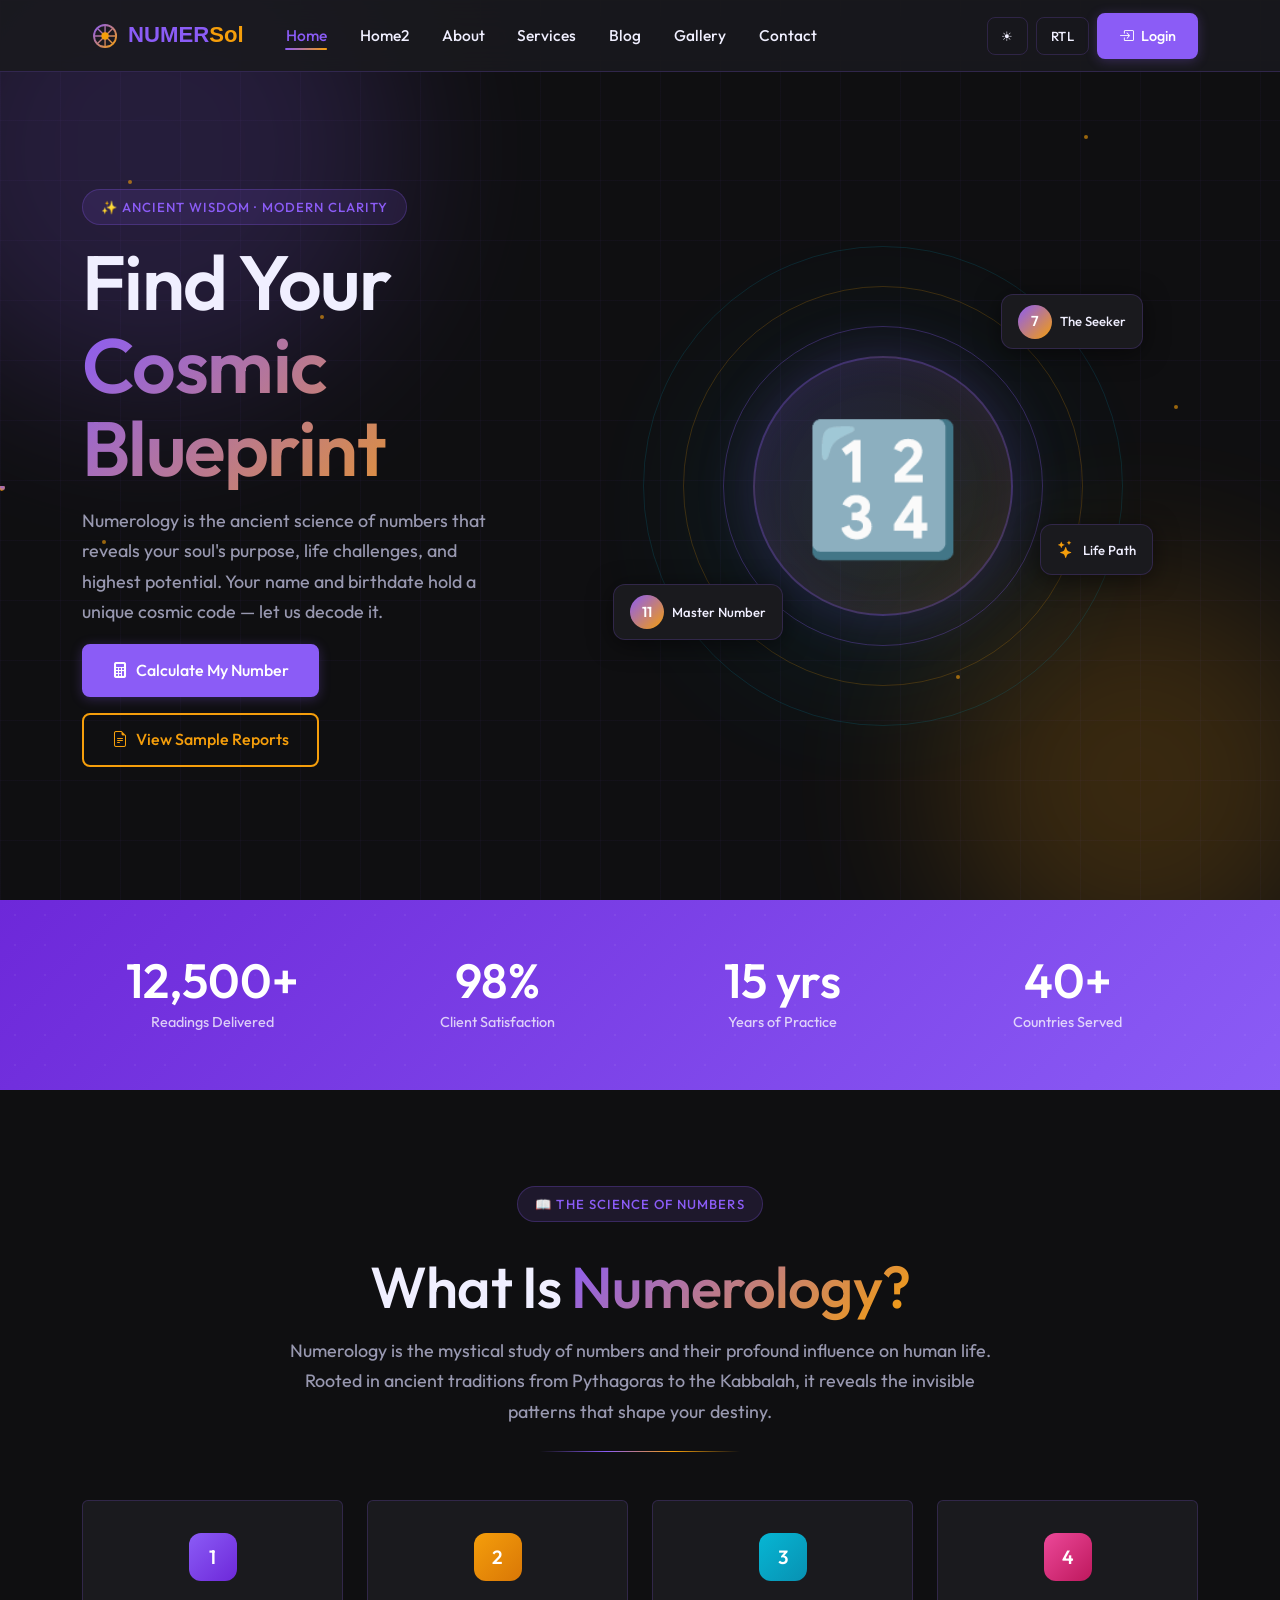
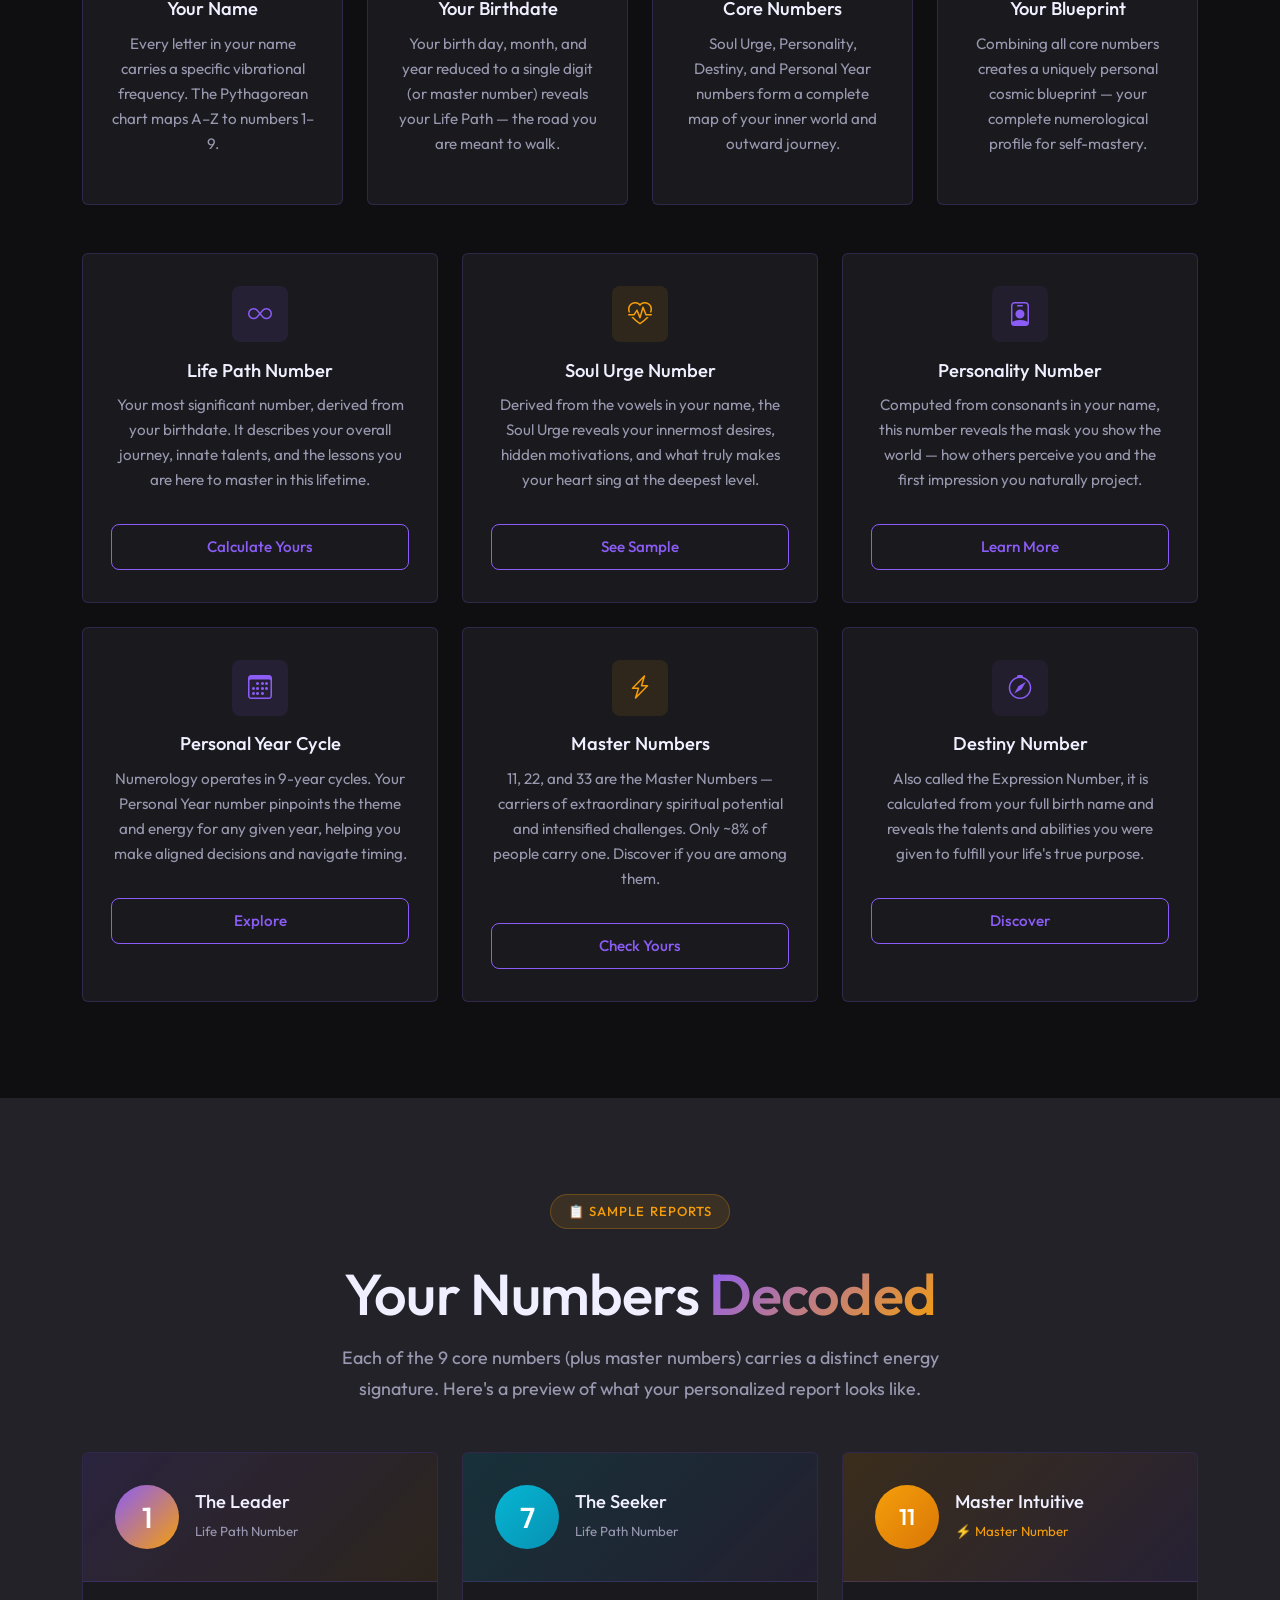
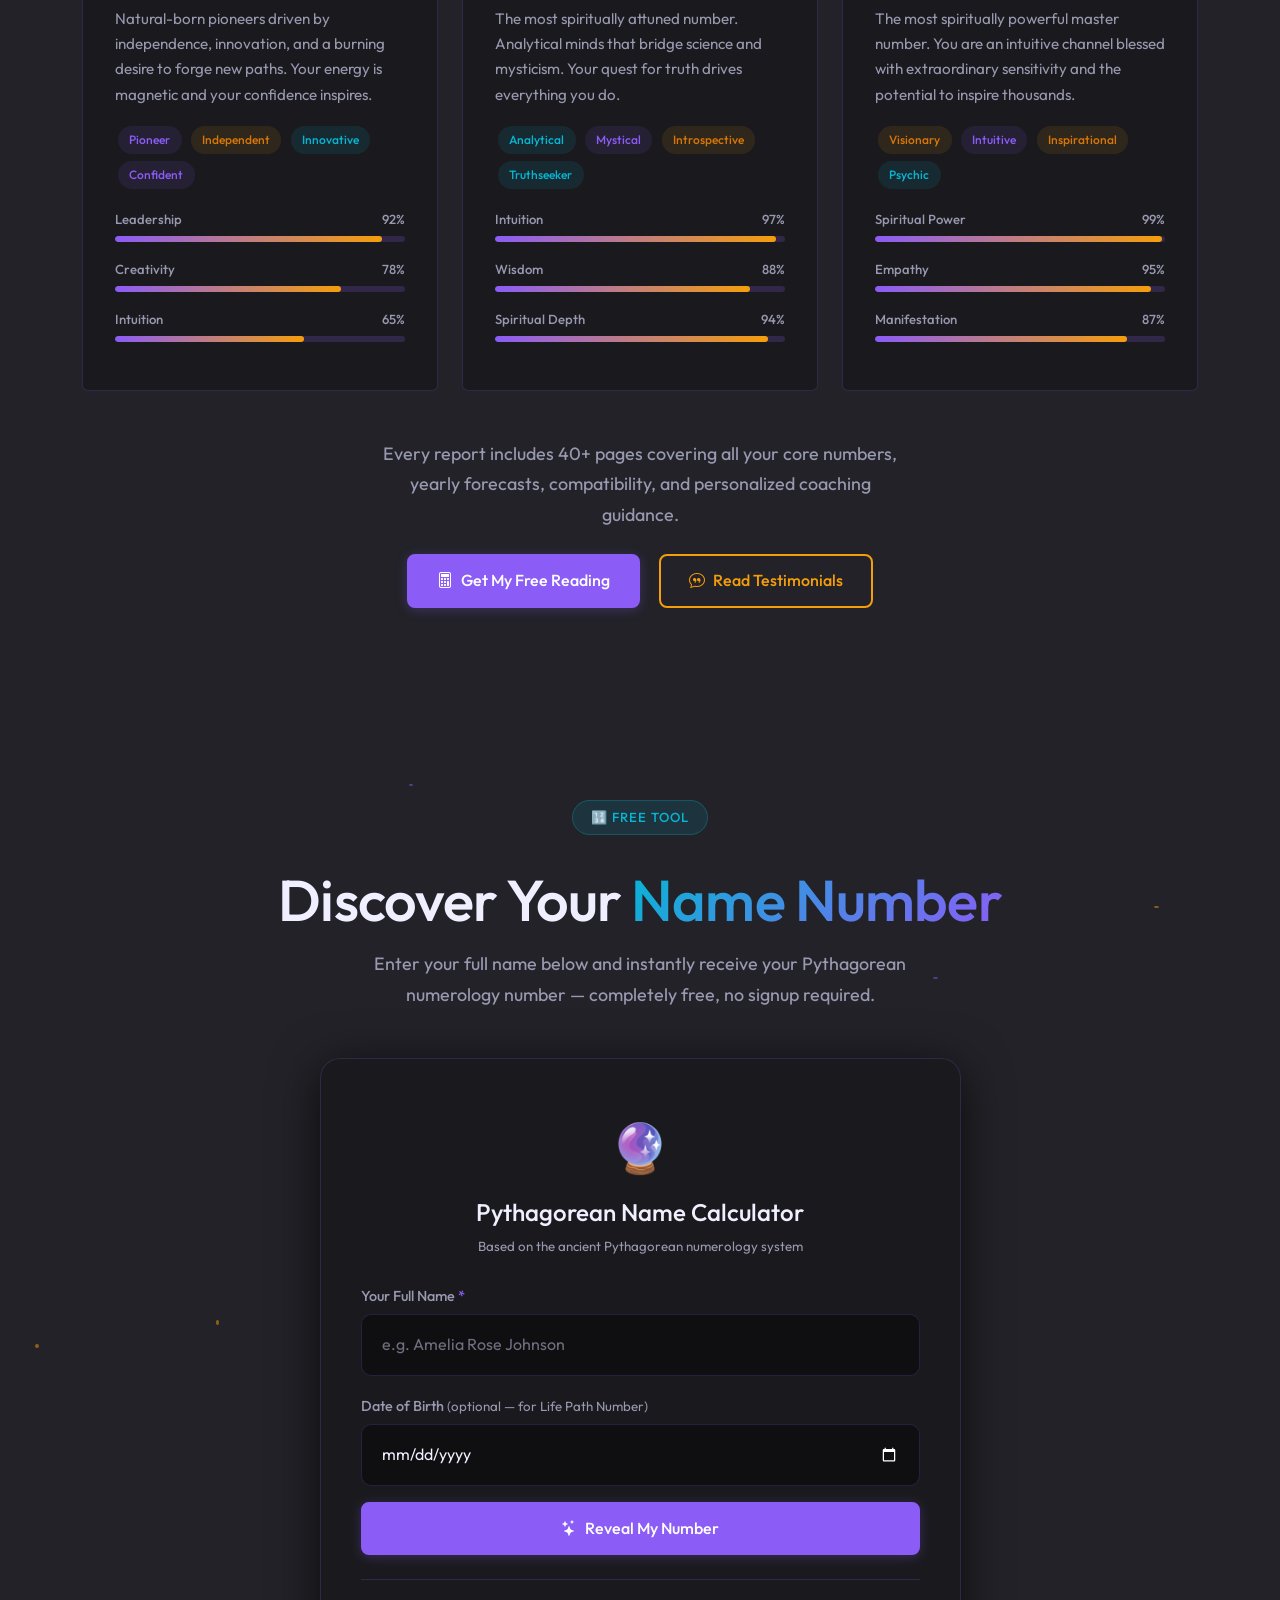
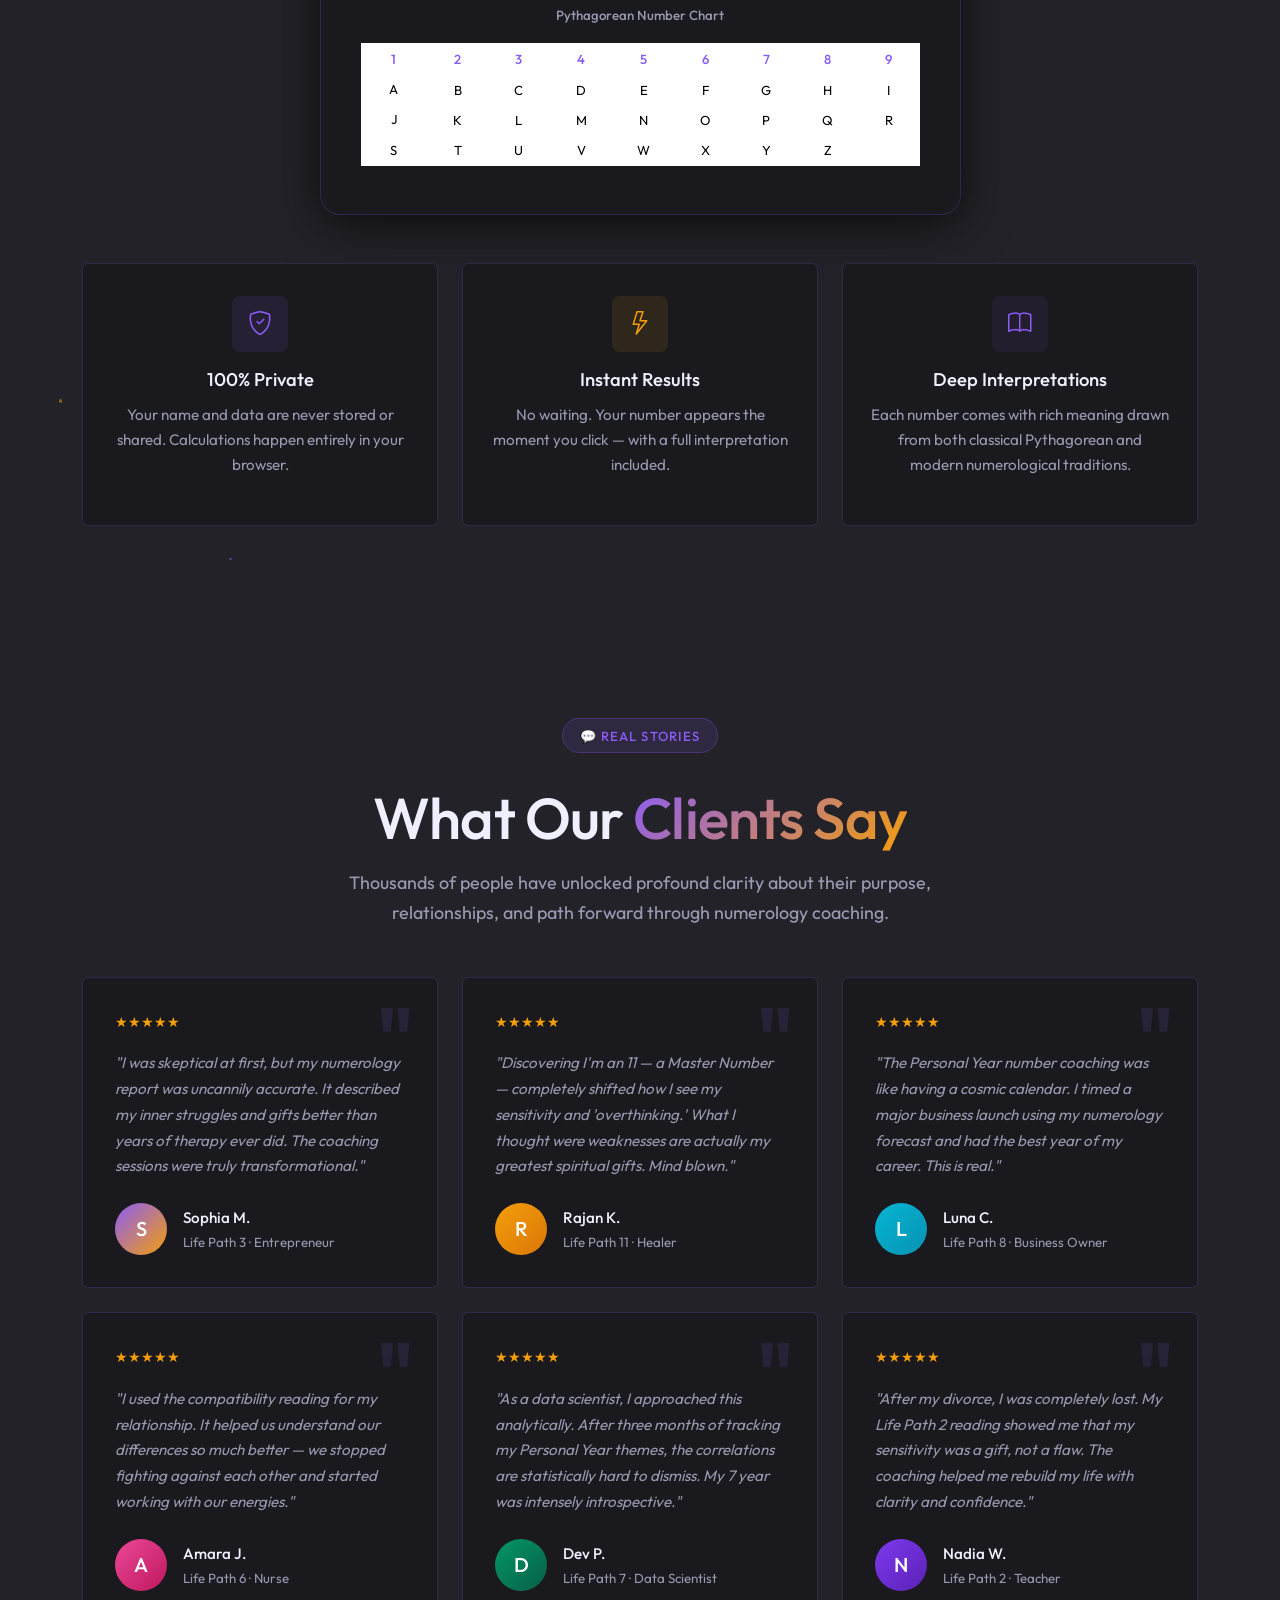
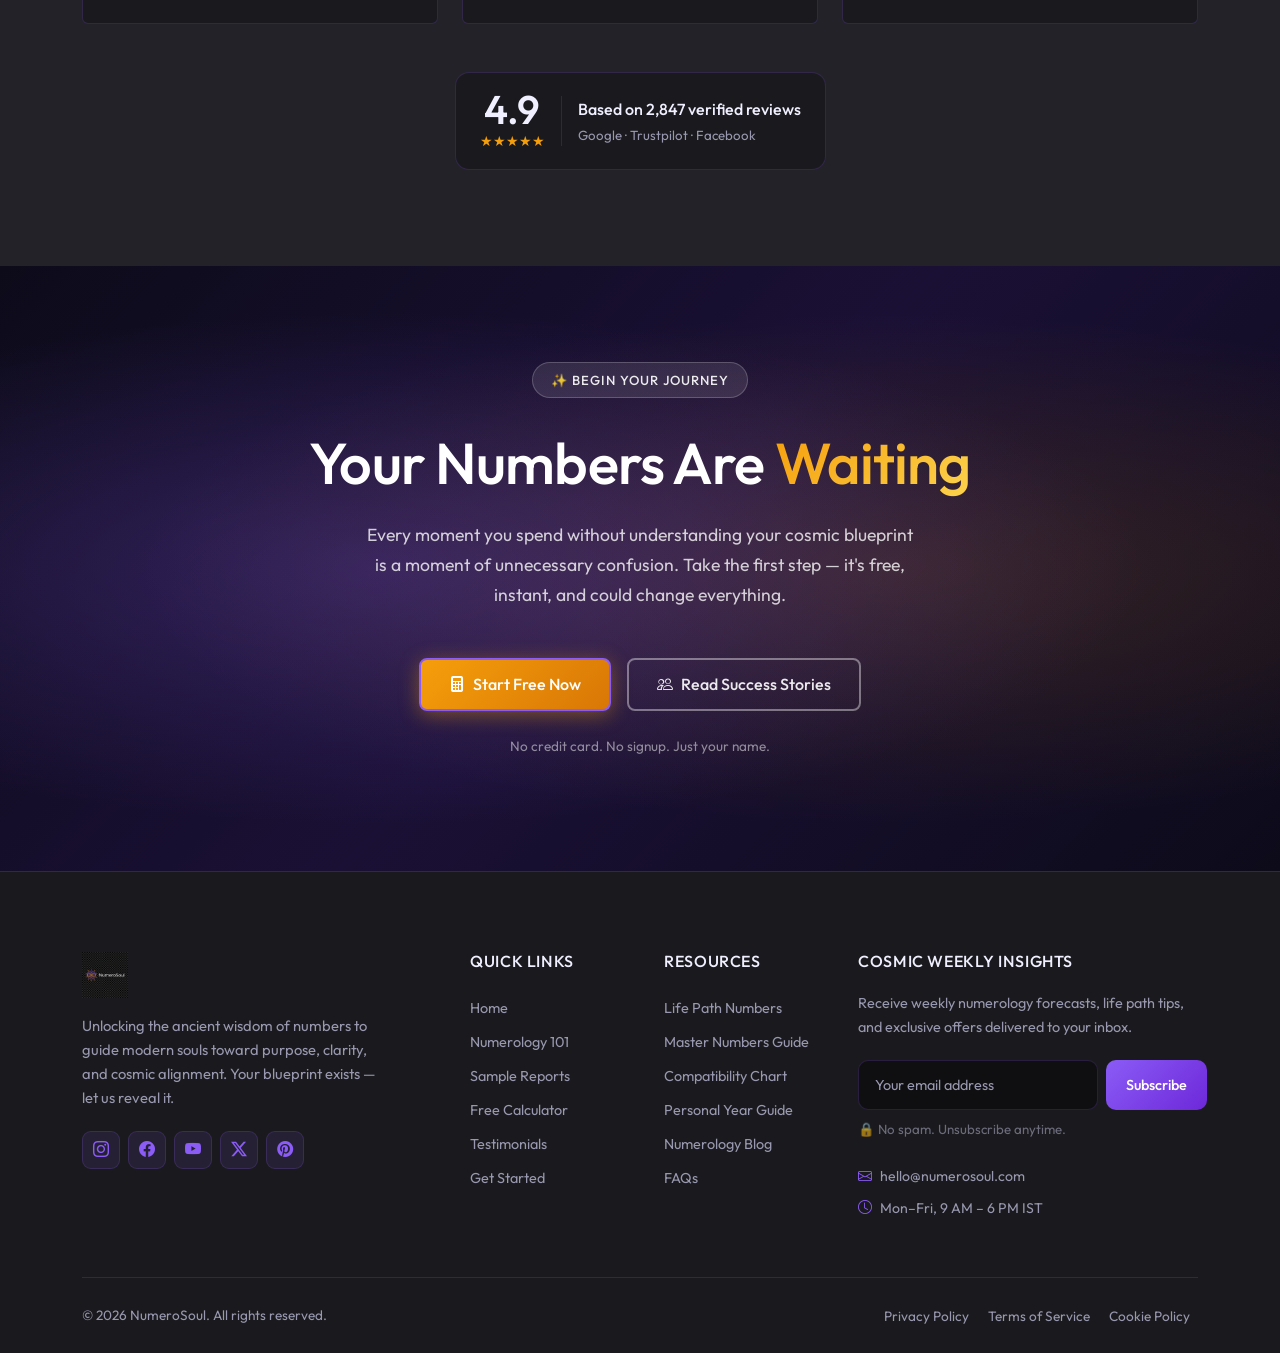
==== commit a24b7dfd: "5050cent" ====
--- a/index.html
+++ b/index.html
@@ -1,18 +1,22 @@
 <!DOCTYPE html>
 <html lang="en" dir="ltr" data-theme="dark">
+
 <head>
   <!-- ===== Meta & SEO ===== -->
   <meta charset="UTF-8" />
   <meta name="viewport" content="width=device-width, initial-scale=1.0" />
-  <meta name="description" content="NumeroSoul — Discover your life path through the ancient science of numerology. Free name-number calculator, personalized reports, and expert coaching to unlock your cosmic blueprint." />
-  <meta name="keywords" content="numerology, life path number, numerology calculator, numerology coaching, name number, personal year, cosmic blueprint" />
+  <meta name="description"
+    content="NumeroSoul — Discover your life path through the ancient science of numerology. Free name-number calculator, personalized reports, and expert coaching to unlock your cosmic blueprint." />
+  <meta name="keywords"
+    content="numerology, life path number, numerology calculator, numerology coaching, name number, personal year, cosmic blueprint" />
   <meta name="author" content="NumeroSoul" />
   <meta name="robots" content="index, follow" />
   <meta name="theme-color" content="#8B5CF6" />
 
   <!-- Open Graph -->
   <meta property="og:title" content="NumeroSoul — Numerology & Life Path Coaching" />
-  <meta property="og:description" content="Unlock your cosmic blueprint with personalized numerology reports and expert life path coaching." />
+  <meta property="og:description"
+    content="Unlock your cosmic blueprint with personalized numerology reports and expert life path coaching." />
   <meta property="og:type" content="website" />
   <meta property="og:url" content="https://numerosoul.com/" />
   <meta property="og:image" content="assets/images/logo.png" />
@@ -28,10 +32,12 @@
   <!-- Google Fonts: Outfit -->
   <link rel="preconnect" href="https://fonts.googleapis.com" />
   <link rel="preconnect" href="https://fonts.gstatic.com" crossorigin />
-  <link href="https://fonts.googleapis.com/css2?family=Outfit:wght@400;450;480;500;510;520;540;560;580&display=swap" rel="stylesheet" />
+  <link href="https://fonts.googleapis.com/css2?family=Outfit:wght@400;450;480;500;510;520;540;560;580&display=swap"
+    rel="stylesheet" />
 
   <!-- Bootstrap 5 CSS -->
-  <link href="https://cdn.jsdelivr.net/npm/bootstrap@5.3.3/dist/css/bootstrap.min.css" rel="stylesheet" crossorigin="anonymous" />
+  <link href="https://cdn.jsdelivr.net/npm/bootstrap@5.3.3/dist/css/bootstrap.min.css" rel="stylesheet"
+    crossorigin="anonymous" />
 
   <!-- Bootstrap Icons -->
   <link href="https://cdn.jsdelivr.net/npm/bootstrap-icons@1.11.3/font/bootstrap-icons.min.css" rel="stylesheet" />
@@ -65,29 +71,31 @@
     <div class="container d-flex align-items-center justify-content-between" style="height: var(--nav-height);">
 
       <!-- Logo -->
-      <a href="#hero" class="navbar-brand p-0 me-4" aria-label="NumeroSoul Home">
-        <img src="assets/images/logo.png" alt="NumeroSoul Logo" width="180" height="46" />
+      <a href="index.html" class="navbar-brand p-0 me-4" aria-label="NumeroSoul Home">
+        <img src="assets/images/logo.svg" alt="NumeroSoul — Numerology and Life Path Coaching" width="180" height="50" fetchpriority="high" />
       </a>
 
       <!-- Desktop Navigation -->
-      <ul class="desktop-nav d-flex align-items-center gap-1 mb-0 me-auto">
-        <li><a href="#hero"          class="nav-link-custom active">Home</a></li>
-        <li><a href="#principles"    class="nav-link-custom">Principles</a></li>
-        <li><a href="#reports"       class="nav-link-custom">Reports</a></li>
-        <li><a href="#calculator"    class="nav-link-custom">Calculator</a></li>
-        <li><a href="#testimonials"  class="nav-link-custom">Testimonials</a></li>
-        <li><a href="#footer"        class="nav-link-custom">Contact</a></li>
+      <ul class="desktop-nav d-flex align-items-center gap-1 mb-0 me-auto" role="list">
+        <li><a href="index.html" class="nav-link-custom active" aria-current="page">Home</a></li>
+        <li><a href="home-2.html" class="nav-link-custom">Home2</a></li>
+        <li><a href="about.html" class="nav-link-custom">About</a></li>
+        <li><a href="services.html" class="nav-link-custom">Services</a></li>
+        <li><a href="blog.html" class="nav-link-custom">Blog</a></li>
+        <li><a href="gallery.html" class="nav-link-custom">Gallery</a></li>
+        <li><a href="contact.html" class="nav-link-custom">Contact</a></li>
+        
       </ul>
 
       <!-- Right Controls -->
       <div class="d-flex align-items-center gap-2">
         <!-- Theme Toggle -->
-        <button class="nav-toggle-btn" data-theme-toggle aria-label="Toggle theme" id="themeToggleDesktop">🌙 Dark</button>
+        <button class="nav-toggle-btn" data-theme-toggle aria-label="Toggle theme" id="themeToggleDesktop">🌙</button>
         <!-- RTL Toggle -->
         <button class="nav-toggle-btn" data-rtl-toggle aria-label="Toggle RTL" id="rtlToggleDesktop">RTL</button>
-        <!-- Login CTA (links to contact/footer) -->
-        <a href="#footer" class="btn-primary-custom d-none d-lg-inline-flex" id="loginBtn" style="font-size:0.9rem;padding:0.55rem 1.25rem;">
-          <i class="bi bi-person-circle"></i> Get Started
+        <!-- Login CTA -->
+        <a href="login.html" class="btn-primary-custom d-none d-lg-inline-flex" id="loginBtn" style="font-size:0.9rem;padding:0.55rem 1.25rem;">
+          <i class="bi bi-box-arrow-in-right" aria-hidden="true"></i> Login
         </a>
         <!-- Mobile Hamburger -->
         <button class="navbar-toggler-custom mobile-nav-toggle"
@@ -96,9 +104,7 @@
                 aria-controls="mobileMenu"
                 aria-label="Open navigation menu"
                 id="mobileMenuBtn">
-          <span></span>
-          <span></span>
-          <span></span>
+          <span></span><span></span><span></span>
         </button>
       </div>
     </div>
@@ -107,26 +113,28 @@
   <!-- Mobile Offcanvas Menu -->
   <div class="offcanvas offcanvas-start offcanvas-custom" tabindex="-1" id="mobileMenu" aria-labelledby="mobileMenuLabel">
     <div class="offcanvas-header border-bottom" style="border-color: var(--border) !important;">
-      <img src="assets/images/logo.png" alt="NumeroSoul" height="42" style="max-width:160px;object-fit:contain;" />
+      <img src="assets/images/logo.svg" alt="NumeroSoul Logo" height="42" width="160" style="max-width:160px;object-fit:contain;" loading="lazy" />
       <button type="button" class="btn-close" data-bs-dismiss="offcanvas" aria-label="Close menu"
               style="filter: var(--bs-btn-close-white-filter, none); opacity: 0.7;"></button>
     </div>
     <div class="offcanvas-body d-flex flex-column justify-content-between">
-      <ul class="mb-0">
-        <li><a href="#hero"         class="offcanvas-nav-link active">🏠 Home</a></li>
-        <li><a href="#principles"   class="offcanvas-nav-link">📖 Principles</a></li>
-        <li><a href="#reports"      class="offcanvas-nav-link">📋 Reports</a></li>
-        <li><a href="#calculator"   class="offcanvas-nav-link">🔢 Calculator</a></li>
-        <li><a href="#testimonials" class="offcanvas-nav-link">💬 Testimonials</a></li>
-        <li><a href="#footer"       class="offcanvas-nav-link">📬 Contact</a></li>
+      <ul class="mb-0" role="list">
+        <li><a href="index.html" class="offcanvas-nav-link active" aria-current="page">🏠 Home</a></li>
+        <li><a href="home-2.html" class="offcanvas-nav-link">🏠 Home2</a></li>
+        <li><a href="about.html" class="offcanvas-nav-link">👥 About</a></li>
+        <li><a href="services.html" class="offcanvas-nav-link">✨ Services</a></li>
+        <li><a href="blog.html" class="offcanvas-nav-link">📰 Blog</a></li>
+        <li><a href="gallery.html" class="offcanvas-nav-link">🖼️ Gallery</a></li>
+        <li><a href="contact.html" class="offcanvas-nav-link">📬 Contact</a></li>
+        
       </ul>
       <div class="d-flex flex-column gap-2 mt-4 pb-2">
         <div class="d-flex gap-2">
-          <button class="nav-toggle-btn flex-fill" data-theme-toggle id="themeToggleMobile">🌙 Dark</button>
+          <button class="nav-toggle-btn flex-fill" data-theme-toggle id="themeToggleMobile">🌙</button>
           <button class="nav-toggle-btn flex-fill" data-rtl-toggle id="rtlToggleMobile">RTL</button>
         </div>
-        <a href="#calculator" class="btn-primary-custom text-center justify-content-center" onclick="document.querySelector('#mobileMenu .btn-close').click()">
-          <i class="bi bi-calculator"></i> Try Calculator Free
+        <a href="login.html" class="btn-primary-custom text-center justify-content-center">
+          <i class="bi bi-box-arrow-in-right" aria-hidden="true"></i> Login
         </a>
       </div>
     </div>
@@ -144,67 +152,47 @@
     <div class="hero-particles position-absolute inset-0" aria-hidden="true"></div>
 
     <!-- Stars -->
-    <span class="hero-star" style="top:20%;left:10%;animation-delay:0s"   aria-hidden="true"></span>
+    <span class="hero-star" style="top:20%;left:10%;animation-delay:0s" aria-hidden="true"></span>
     <span class="hero-star" style="top:35%;left:25%;animation-delay:0.8s" aria-hidden="true"></span>
     <span class="hero-star" style="top:15%;right:15%;animation-delay:1.6s" aria-hidden="true"></span>
-    <span class="hero-star" style="top:60%;left:8%;animation-delay:2.4s"  aria-hidden="true"></span>
+    <span class="hero-star" style="top:60%;left:8%;animation-delay:2.4s" aria-hidden="true"></span>
     <span class="hero-star" style="top:75%;right:25%;animation-delay:3.2s" aria-hidden="true"></span>
-    <span class="hero-star" style="top:45%;right:8%;animation-delay:0.4s"  aria-hidden="true"></span>
-
-    <div class="container position-relative" style="z-index:2;">
-      <div class="row align-items-center g-5 py-5">
+    <span class="hero-star" style="top:45%;right:8%;animation-delay:0.4s" aria-hidden="true"></span>
+
+    <div class="container position-relative h-100" style="z-index:2;">
+      <div class="row align-items-center g-5 h-100">
 
         <!-- Left: Text Content -->
-        <div class="col-lg-6 col-xl-5 text-center text-lg-start">
-          <div class="section-badge animate-up delay-1">✨ Ancient Wisdom · Modern Clarity</div>
-
-          <h1 class="mt-3 mb-4 animate-up delay-2">
-            Discover Your
-            <span class="text-gradient d-block">Cosmic Blueprint</span>
-          </h1>
-
-          <p class="lead animate-up delay-3 mb-4" style="max-width:480px; margin: 0 auto 1.5rem;">
-            Numerology is the ancient science of numbers that reveals your soul's purpose, life challenges, and highest potential. Your name and birthdate hold a unique cosmic code — let us decode it.
-          </p>
-
-          <!-- Key points -->
-          <ul class="animate-up delay-4 mb-4 d-flex flex-column gap-2 text-start" style="max-width:400px;margin:0 auto 1.5rem;">
-            <li class="d-flex align-items-center gap-2" style="font-size:0.95rem;color:var(--text-muted);">
-              <span style="color:var(--gold);">✦</span> Free name-number &amp; life path calculator
-            </li>
-            <li class="d-flex align-items-center gap-2" style="font-size:0.95rem;color:var(--text-muted);">
-              <span style="color:var(--gold);">✦</span> Personalized 40-page deep-dive reports
-            </li>
-            <li class="d-flex align-items-center gap-2" style="font-size:0.95rem;color:var(--text-muted);">
-              <span style="color:var(--gold);">✦</span> 1-on-1 coaching with certified numerologists
-            </li>
-          </ul>
-
-          <!-- CTAs -->
-          <div class="d-flex gap-3 justify-content-center justify-content-lg-start flex-wrap animate-up delay-5">
-            <a href="#calculator" class="btn-primary-custom">
-              <i class="bi bi-calculator-fill"></i> Calculate My Number
-            </a>
-            <a href="#reports" class="btn-secondary-custom">
-              <i class="bi bi-file-earmark-text"></i> View Sample Reports
-            </a>
-          </div>
-
-          <!-- Trust strip -->
-          <div class="animate-up delay-6 mt-4 d-flex align-items-center gap-3 justify-content-center justify-content-lg-start flex-wrap">
-            <div class="d-flex align-items-center gap-1">
-              <span style="color:var(--gold);">★★★★★</span>
-              <span class="caption ms-1">4.9/5 from 2,800+ clients</span>
-            </div>
-            <div style="width:1px;height:18px;background:var(--border);"></div>
-            <span class="caption">🔒 Privacy guaranteed</span>
-            <div style="width:1px;height:18px;background:var(--border);"></div>
-            <span class="caption">⚡ Instant results</span>
+        <div class="col-lg-6 col-xl-5 text-center text-lg-start d-flex flex-column justify-content-center h-100">
+          <div>
+            <div class="section-badge animate-up delay-1 mb-2">✨ Ancient Wisdom · Modern Clarity</div>
+
+            <h1 class="mt-2 mb-3 animate-up delay-2">
+              Find Your
+              <span class="text-gradient d-block">Cosmic Blueprint</span>
+            </h1>
+
+            <p class="lead animate-up delay-3 mb-3" style="max-width:480px; margin: 0 auto 1rem;">
+              Numerology is the ancient science of numbers that reveals your soul's purpose, life challenges, and
+              highest potential. Your name and birthdate hold a unique cosmic code — let us decode it.
+            </p>
+
+            <!-- CTAs -->
+            <div class="d-flex gap-3 justify-content-center justify-content-lg-start flex-wrap animate-up delay-5 mb-3">
+              <a href="#calculator" class="btn-primary-custom">
+                <i class="bi bi-calculator-fill"></i> Calculate My Number
+              </a>
+              <a href="#reports" class="btn-secondary-custom">
+                <i class="bi bi-file-earmark-text"></i> View Sample Reports
+              </a>
+            </div>
+
+
           </div>
         </div>
 
         <!-- Right: Mandala Visual -->
-        <div class="col-lg-6 col-xl-7 d-flex justify-content-center animate-right delay-2">
+        <div class="col-lg-6 col-xl-7 d-flex justify-content-center animate-right delay-2 h-100 align-items-center">
           <div class="hero-image-wrapper" style="width:480px;height:480px;max-width:100%;">
             <div class="hero-image-ring hero-image-ring-3" aria-hidden="true"></div>
             <div class="hero-image-ring hero-image-ring-2" aria-hidden="true"></div>
@@ -243,11 +231,6 @@
       </div>
     </div>
 
-    <!-- Scroll Indicator -->
-    <div class="scroll-indicator d-none d-md-flex" aria-hidden="true">
-      <div class="scroll-mouse"></div>
-      <span>Scroll</span>
-    </div>
   </section>
 
   <!-- ============================================================
@@ -287,9 +270,11 @@
         <div class="section-badge reveal">📖 The Science of Numbers</div>
         <h2 class="mt-3 reveal delay-1">What Is <span class="text-gradient">Numerology?</span></h2>
         <p class="lead max-w-720 mx-auto mt-3 reveal delay-2">
-          Numerology is the mystical study of numbers and their profound influence on human life. Rooted in ancient traditions from Pythagoras to the Kabbalah, it reveals the invisible patterns that shape your destiny.
+          Numerology is the mystical study of numbers and their profound influence on human life. Rooted in ancient
+          traditions from Pythagoras to the Kabbalah, it reveals the invisible patterns that shape your destiny.
         </p>
-        <div class="divider-gradient mt-4 reveal delay-3" style="max-width:200px;margin-left:auto;margin-right:auto;"></div>
+        <div class="divider-gradient mt-4 reveal delay-3" style="max-width:200px;margin-left:auto;margin-right:auto;">
+        </div>
       </div>
 
       <!-- How It Works: 4-step -->
@@ -301,15 +286,18 @@
               <div class="card-custom text-center h-100">
                 <div class="step-number mx-auto">1</div>
                 <h3 class="card-title-custom">Your Name</h3>
-                <p class="card-text-custom">Every letter in your name carries a specific vibrational frequency. The Pythagorean chart maps A–Z to numbers 1–9.</p>
+                <p class="card-text-custom">Every letter in your name carries a specific vibrational frequency. The
+                  Pythagorean chart maps A–Z to numbers 1–9.</p>
               </div>
             </div>
 
             <div class="col-sm-6 col-lg-3 reveal delay-1">
               <div class="card-custom text-center h-100">
-                <div class="step-number mx-auto" style="background:linear-gradient(135deg,var(--gold),var(--gold-dark));">2</div>
+                <div class="step-number mx-auto"
+                  style="background:linear-gradient(135deg,var(--gold),var(--gold-dark));">2</div>
                 <h3 class="card-title-custom">Your Birthdate</h3>
-                <p class="card-text-custom">Your birth day, month, and year reduced to a single digit (or master number) reveals your Life Path — the road you are meant to walk.</p>
+                <p class="card-text-custom">Your birth day, month, and year reduced to a single digit (or master number)
+                  reveals your Life Path — the road you are meant to walk.</p>
               </div>
             </div>
 
@@ -317,7 +305,8 @@
               <div class="card-custom text-center h-100">
                 <div class="step-number mx-auto" style="background:linear-gradient(135deg,var(--cyan),#0891B2);">3</div>
                 <h3 class="card-title-custom">Core Numbers</h3>
-                <p class="card-text-custom">Soul Urge, Personality, Destiny, and Personal Year numbers form a complete map of your inner world and outward journey.</p>
+                <p class="card-text-custom">Soul Urge, Personality, Destiny, and Personal Year numbers form a complete
+                  map of your inner world and outward journey.</p>
               </div>
             </div>
 
@@ -325,7 +314,8 @@
               <div class="card-custom text-center h-100">
                 <div class="step-number mx-auto" style="background:linear-gradient(135deg,#EC4899,#BE185D);">4</div>
                 <h3 class="card-title-custom">Your Blueprint</h3>
-                <p class="card-text-custom">Combining all core numbers creates a uniquely personal cosmic blueprint — your complete numerological profile for self-mastery.</p>
+                <p class="card-text-custom">Combining all core numbers creates a uniquely personal cosmic blueprint —
+                  your complete numerological profile for self-mastery.</p>
               </div>
             </div>
 
@@ -342,8 +332,9 @@
               <i class="bi bi-infinity"></i>
             </div>
             <h4 class="card-title-custom">Life Path Number</h4>
-            <p class="card-text-custom">Your most significant number, derived from your birthdate. It describes your overall journey, innate talents, and the lessons you are here to master in this lifetime.</p>
-            <a href="#calculator" class="btn-outline-primary-custom mt-3">Calculate Yours →</a>
+            <p class="card-text-custom">Your most significant number, derived from your birthdate. It describes your
+              overall journey, innate talents, and the lessons you are here to master in this lifetime.</p>
+            <a href="#calculator" class="btn-outline-primary-custom mt-3">Calculate Yours</a>
           </div>
         </div>
 
@@ -353,8 +344,9 @@
               <i class="bi bi-heart-pulse"></i>
             </div>
             <h4 class="card-title-custom">Soul Urge Number</h4>
-            <p class="card-text-custom">Derived from the vowels in your name, the Soul Urge reveals your innermost desires, hidden motivations, and what truly makes your heart sing at the deepest level.</p>
-            <a href="#reports" class="btn-outline-primary-custom mt-3">See Sample →</a>
+            <p class="card-text-custom">Derived from the vowels in your name, the Soul Urge reveals your innermost
+              desires, hidden motivations, and what truly makes your heart sing at the deepest level.</p>
+            <a href="#reports" class="btn-outline-primary-custom mt-3">See Sample</a>
           </div>
         </div>
 
@@ -364,8 +356,9 @@
               <i class="bi bi-person-badge"></i>
             </div>
             <h4 class="card-title-custom">Personality Number</h4>
-            <p class="card-text-custom">Computed from consonants in your name, this number reveals the mask you show the world — how others perceive you and the first impression you naturally project.</p>
-            <a href="#reports" class="btn-outline-primary-custom mt-3">Learn More →</a>
+            <p class="card-text-custom">Computed from consonants in your name, this number reveals the mask you show the
+              world — how others perceive you and the first impression you naturally project.</p>
+            <a href="#reports" class="btn-outline-primary-custom mt-3">Learn More</a>
           </div>
         </div>
 
@@ -375,8 +368,9 @@
               <i class="bi bi-calendar3"></i>
             </div>
             <h4 class="card-title-custom">Personal Year Cycle</h4>
-            <p class="card-text-custom">Numerology operates in 9-year cycles. Your Personal Year number pinpoints the theme and energy for any given year, helping you make aligned decisions and navigate timing.</p>
-            <a href="#reports" class="btn-outline-primary-custom mt-3">Explore →</a>
+            <p class="card-text-custom">Numerology operates in 9-year cycles. Your Personal Year number pinpoints the
+              theme and energy for any given year, helping you make aligned decisions and navigate timing.</p>
+            <a href="#reports" class="btn-outline-primary-custom mt-3">Explore</a>
           </div>
         </div>
 
@@ -386,8 +380,9 @@
               <i class="bi bi-lightning-charge"></i>
             </div>
             <h4 class="card-title-custom">Master Numbers</h4>
-            <p class="card-text-custom">11, 22, and 33 are the Master Numbers — carriers of extraordinary spiritual potential and intensified challenges. Only ~8% of people carry one. Discover if you are among them.</p>
-            <a href="#calculator" class="btn-outline-primary-custom mt-3">Check Yours →</a>
+            <p class="card-text-custom">11, 22, and 33 are the Master Numbers — carriers of extraordinary spiritual
+              potential and intensified challenges. Only ~8% of people carry one. Discover if you are among them.</p>
+            <a href="#calculator" class="btn-outline-primary-custom mt-3">Check Yours</a>
           </div>
         </div>
 
@@ -397,8 +392,9 @@
               <i class="bi bi-compass"></i>
             </div>
             <h4 class="card-title-custom">Destiny Number</h4>
-            <p class="card-text-custom">Also called the Expression Number, it is calculated from your full birth name and reveals the talents and abilities you were given to fulfill your life's true purpose.</p>
-            <a href="#reports" class="btn-outline-primary-custom mt-3">Discover →</a>
+            <p class="card-text-custom">Also called the Expression Number, it is calculated from your full birth name
+              and reveals the talents and abilities you were given to fulfill your life's true purpose.</p>
+            <a href="#reports" class="btn-outline-primary-custom mt-3">Discover</a>
           </div>
         </div>
 
@@ -416,7 +412,8 @@
         <div class="section-badge section-badge-gold reveal">📋 Sample Reports</div>
         <h2 class="mt-3 reveal delay-1">Your Numbers <span class="text-gradient">Decoded</span></h2>
         <p class="lead max-w-600 mx-auto mt-3 reveal delay-2">
-          Each of the 9 core numbers (plus master numbers) carries a distinct energy signature. Here's a preview of what your personalized report looks like.
+          Each of the 9 core numbers (plus master numbers) carries a distinct energy signature. Here's a preview of what
+          your personalized report looks like.
         </p>
       </div>
 
@@ -433,7 +430,8 @@
               </div>
             </div>
             <div class="report-card-body">
-              <p class="card-text-custom mb-3">Natural-born pioneers driven by independence, innovation, and a burning desire to forge new paths. Your energy is magnetic and your confidence inspires.</p>
+              <p class="card-text-custom mb-3">Natural-born pioneers driven by independence, innovation, and a burning
+                desire to forge new paths. Your energy is magnetic and your confidence inspires.</p>
               <div class="mb-3">
                 <span class="report-trait-tag">Pioneer</span>
                 <span class="report-trait-tag gold">Independent</span>
@@ -442,15 +440,21 @@
               </div>
               <div class="report-meter">
                 <div class="report-meter-label"><span>Leadership</span><span>92%</span></div>
-                <div class="report-meter-bar"><div class="report-meter-fill" data-width="92%"></div></div>
+                <div class="report-meter-bar">
+                  <div class="report-meter-fill" data-width="92%"></div>
+                </div>
               </div>
               <div class="report-meter">
                 <div class="report-meter-label"><span>Creativity</span><span>78%</span></div>
-                <div class="report-meter-bar"><div class="report-meter-fill" data-width="78%"></div></div>
+                <div class="report-meter-bar">
+                  <div class="report-meter-fill" data-width="78%"></div>
+                </div>
               </div>
               <div class="report-meter">
                 <div class="report-meter-label"><span>Intuition</span><span>65%</span></div>
-                <div class="report-meter-bar"><div class="report-meter-fill" data-width="65%"></div></div>
+                <div class="report-meter-bar">
+                  <div class="report-meter-fill" data-width="65%"></div>
+                </div>
               </div>
             </div>
           </div>
@@ -459,7 +463,8 @@
         <!-- Report Card 7 -->
         <div class="col-md-6 col-lg-4 reveal delay-1">
           <div class="report-card">
-            <div class="report-card-header" style="background:linear-gradient(135deg,rgba(6,182,212,0.15),rgba(139,92,246,0.08));">
+            <div class="report-card-header"
+              style="background:linear-gradient(135deg,rgba(6,182,212,0.15),rgba(139,92,246,0.08));">
               <div class="report-number-display" style="background:linear-gradient(135deg,var(--cyan),#0891B2);">7</div>
               <div>
                 <h4 class="mb-1 fw-500" style="font-size:1.15rem;color:var(--text);">The Seeker</h4>
@@ -467,7 +472,8 @@
               </div>
             </div>
             <div class="report-card-body">
-              <p class="card-text-custom mb-3">The most spiritually attuned number. Analytical minds that bridge science and mysticism. Your quest for truth drives everything you do.</p>
+              <p class="card-text-custom mb-3">The most spiritually attuned number. Analytical minds that bridge science
+                and mysticism. Your quest for truth drives everything you do.</p>
               <div class="mb-3">
                 <span class="report-trait-tag cyan">Analytical</span>
                 <span class="report-trait-tag">Mystical</span>
@@ -476,15 +482,21 @@
               </div>
               <div class="report-meter">
                 <div class="report-meter-label"><span>Intuition</span><span>97%</span></div>
-                <div class="report-meter-bar"><div class="report-meter-fill" data-width="97%"></div></div>
+                <div class="report-meter-bar">
+                  <div class="report-meter-fill" data-width="97%"></div>
+                </div>
               </div>
               <div class="report-meter">
                 <div class="report-meter-label"><span>Wisdom</span><span>88%</span></div>
-                <div class="report-meter-bar"><div class="report-meter-fill" data-width="88%"></div></div>
+                <div class="report-meter-bar">
+                  <div class="report-meter-fill" data-width="88%"></div>
+                </div>
               </div>
               <div class="report-meter">
                 <div class="report-meter-label"><span>Spiritual Depth</span><span>94%</span></div>
-                <div class="report-meter-bar"><div class="report-meter-fill" data-width="94%"></div></div>
+                <div class="report-meter-bar">
+                  <div class="report-meter-fill" data-width="94%"></div>
+                </div>
               </div>
             </div>
           </div>
@@ -493,15 +505,18 @@
         <!-- Report Card 11 -->
         <div class="col-md-6 col-lg-4 reveal delay-2">
           <div class="report-card">
-            <div class="report-card-header" style="background:linear-gradient(135deg,rgba(245,158,11,0.15),rgba(139,92,246,0.10));">
-              <div class="report-number-display" style="background:linear-gradient(135deg,var(--gold),var(--gold-dark));font-size:1.4rem;">11</div>
+            <div class="report-card-header"
+              style="background:linear-gradient(135deg,rgba(245,158,11,0.15),rgba(139,92,246,0.10));">
+              <div class="report-number-display"
+                style="background:linear-gradient(135deg,var(--gold),var(--gold-dark));font-size:1.4rem;">11</div>
               <div>
                 <h4 class="mb-1 fw-500" style="font-size:1.15rem;color:var(--text);">Master Intuitive</h4>
                 <span class="caption" style="color:var(--gold);">⚡ Master Number</span>
               </div>
             </div>
             <div class="report-card-body">
-              <p class="card-text-custom mb-3">The most spiritually powerful master number. You are an intuitive channel blessed with extraordinary sensitivity and the potential to inspire thousands.</p>
+              <p class="card-text-custom mb-3">The most spiritually powerful master number. You are an intuitive channel
+                blessed with extraordinary sensitivity and the potential to inspire thousands.</p>
               <div class="mb-3">
                 <span class="report-trait-tag gold">Visionary</span>
                 <span class="report-trait-tag">Intuitive</span>
@@ -510,15 +525,21 @@
               </div>
               <div class="report-meter">
                 <div class="report-meter-label"><span>Spiritual Power</span><span>99%</span></div>
-                <div class="report-meter-bar"><div class="report-meter-fill" data-width="99%"></div></div>
+                <div class="report-meter-bar">
+                  <div class="report-meter-fill" data-width="99%"></div>
+                </div>
               </div>
               <div class="report-meter">
                 <div class="report-meter-label"><span>Empathy</span><span>95%</span></div>
-                <div class="report-meter-bar"><div class="report-meter-fill" data-width="95%"></div></div>
+                <div class="report-meter-bar">
+                  <div class="report-meter-fill" data-width="95%"></div>
+                </div>
               </div>
               <div class="report-meter">
                 <div class="report-meter-label"><span>Manifestation</span><span>87%</span></div>
-                <div class="report-meter-bar"><div class="report-meter-fill" data-width="87%"></div></div>
+                <div class="report-meter-bar">
+                  <div class="report-meter-fill" data-width="87%"></div>
+                </div>
               </div>
             </div>
           </div>
@@ -529,7 +550,8 @@
       <!-- CTA under reports -->
       <div class="text-center mt-5 reveal">
         <p class="lead mb-4" style="max-width:520px;margin:0 auto 1.5rem;">
-          Every report includes 40+ pages covering all your core numbers, yearly forecasts, compatibility, and personalized coaching guidance.
+          Every report includes 40+ pages covering all your core numbers, yearly forecasts, compatibility, and
+          personalized coaching guidance.
         </p>
         <a href="#calculator" class="btn-primary-custom me-3">
           <i class="bi bi-calculator"></i> Get My Free Reading
@@ -545,14 +567,17 @@
        SECTION 5 — FREE CALCULATOR (Lead Capture)
        ============================================================ -->
   <section id="calculator" class="section-pad" aria-label="Free numerology calculator">
-    <div class="calc-particles position-absolute inset-0" style="position:absolute;top:0;left:0;width:100%;height:100%;overflow:hidden;pointer-events:none;" aria-hidden="true"></div>
+    <div class="calc-particles position-absolute inset-0"
+      style="position:absolute;top:0;left:0;width:100%;height:100%;overflow:hidden;pointer-events:none;"
+      aria-hidden="true"></div>
     <div class="container position-relative" style="z-index:1;">
 
       <div class="text-center mb-5">
         <div class="section-badge section-badge-cyan reveal">🔢 Free Tool</div>
         <h2 class="mt-3 reveal delay-1">Discover Your <span class="text-gradient-cyan">Name Number</span></h2>
         <p class="lead max-w-600 mx-auto mt-3 reveal delay-2">
-          Enter your full name below and instantly receive your Pythagorean numerology number — completely free, no signup required.
+          Enter your full name below and instantly receive your Pythagorean numerology number — completely free, no
+          signup required.
         </p>
       </div>
 
@@ -572,38 +597,27 @@
               <div class="row g-3 mb-3">
 
                 <div class="col-12">
-                  <label for="calcName" class="form-label" style="font-size:0.9rem;font-weight:500;color:var(--text-muted);margin-bottom:0.4rem;">
+                  <label for="calcName" class="form-label"
+                    style="font-size:0.9rem;font-weight:500;color:var(--text-muted);margin-bottom:0.4rem;">
                     Your Full Name <span style="color:var(--primary);">*</span>
                   </label>
                   <div class="calc-input-group">
-                    <input
-                      type="text"
-                      id="calcName"
-                      class="calc-input"
-                      placeholder="e.g. Amelia Rose Johnson"
-                      autocomplete="name"
-                      maxlength="60"
-                      required
-                    />
+                    <input type="text" id="calcName" class="calc-input" placeholder="e.g. Amelia Rose Johnson"
+                      autocomplete="name" maxlength="60" required />
                   </div>
                   <!-- Live preview -->
                   <div id="namePreview"
-                       style="display:none;padding:0.6rem 0.8rem;margin-top:0.5rem;background:rgba(139,92,246,0.06);border-radius:8px;letter-spacing:0.1em;font-size:0.85rem;line-height:2;">
+                    style="display:none;padding:0.6rem 0.8rem;margin-top:0.5rem;background:rgba(139,92,246,0.06);border-radius:8px;letter-spacing:0.1em;font-size:0.85rem;line-height:2;">
                   </div>
                 </div>
 
                 <div class="col-12">
-                  <label for="calcDob" class="form-label" style="font-size:0.9rem;font-weight:500;color:var(--text-muted);margin-bottom:0.4rem;">
+                  <label for="calcDob" class="form-label"
+                    style="font-size:0.9rem;font-weight:500;color:var(--text-muted);margin-bottom:0.4rem;">
                     Date of Birth <span class="caption">(optional — for Life Path Number)</span>
                   </label>
-                  <input
-                    type="date"
-                    id="calcDob"
-                    class="calc-input"
-                    style="color-scheme: dark;"
-                    max="2024-12-31"
-                    min="1900-01-01"
-                  />
+                  <input type="date" id="calcDob" class="calc-input" style="color-scheme: dark;" max="2024-12-31"
+                    min="1900-01-01" />
                 </div>
 
               </div>
@@ -614,7 +628,8 @@
             </form>
 
             <!-- Result Display -->
-            <div id="calcResult" class="calc-result-display" role="region" aria-live="polite" aria-label="Calculation result">
+            <div id="calcResult" class="calc-result-display" role="region" aria-live="polite"
+              aria-label="Calculation result">
               <div id="resultEmoji" style="font-size:3rem;margin-bottom:0.5rem;">✨</div>
               <div class="calc-result-number" id="resultNumber">7</div>
               <div class="calc-result-title" id="resultTitle">The Seeker</div>
@@ -622,20 +637,15 @@
               <div id="resultBreakdown"></div>
 
               <!-- Lead Capture -->
-              <div id="calcLeadSection" style="display:none;margin-top:1.5rem;padding-top:1.5rem;border-top:1px solid var(--border);">
+              <div id="calcLeadSection"
+                style="display:none;margin-top:1.5rem;padding-top:1.5rem;border-top:1px solid var(--border);">
                 <p class="mb-2" style="font-size:0.95rem;font-weight:500;color:var(--text);">
                   📬 Get your full 40-page personalized report — free!
                 </p>
                 <form id="leadForm" novalidate>
                   <div class="calc-lead-capture">
-                    <input
-                      type="email"
-                      id="leadEmail"
-                      class="calc-input"
-                      placeholder="Enter your email address"
-                      required
-                      style="font-size:0.9rem;"
-                    />
+                    <input type="email" id="leadEmail" class="calc-input" placeholder="Enter your email address"
+                      required style="font-size:0.9rem;" />
                     <button type="submit" class="btn-primary-custom" style="white-space:nowrap;">
                       <i class="bi bi-send"></i> Send Report
                     </button>
@@ -649,9 +659,11 @@
 
             <!-- Pythagorean Table -->
             <div class="mt-4 pt-4" style="border-top:1px solid var(--border);">
-              <p class="caption text-center mb-3" style="font-weight:500;color:var(--text-muted);">Pythagorean Number Chart</p>
+              <p class="caption text-center mb-3" style="font-weight:500;color:var(--text-muted);">Pythagorean Number
+                Chart</p>
               <div class="table-responsive">
-                <table class="table table-sm table-borderless text-center mb-0" style="font-family:var(--font);font-size:0.82rem;">
+                <table class="table table-sm table-borderless text-center mb-0"
+                  style="font-family:var(--font);font-size:0.82rem;">
                   <thead>
                     <tr>
                       <th style="color:var(--primary);padding:0.3rem 0.5rem;font-weight:520;">1</th>
@@ -667,13 +679,37 @@
                   </thead>
                   <tbody>
                     <tr style="color:var(--text-muted);">
-                      <td style="padding:0.2rem 0.5rem;">A</td><td>B</td><td>C</td><td>D</td><td>E</td><td>F</td><td>G</td><td>H</td><td>I</td>
+                      <td style="padding:0.2rem 0.5rem;">A</td>
+                      <td>B</td>
+                      <td>C</td>
+                      <td>D</td>
+                      <td>E</td>
+                      <td>F</td>
+                      <td>G</td>
+                      <td>H</td>
+                      <td>I</td>
                     </tr>
                     <tr style="color:var(--text-muted);">
-                      <td style="padding:0.2rem 0.5rem;">J</td><td>K</td><td>L</td><td>M</td><td>N</td><td>O</td><td>P</td><td>Q</td><td>R</td>
+                      <td style="padding:0.2rem 0.5rem;">J</td>
+                      <td>K</td>
+                      <td>L</td>
+                      <td>M</td>
+                      <td>N</td>
+                      <td>O</td>
+                      <td>P</td>
+                      <td>Q</td>
+                      <td>R</td>
                     </tr>
                     <tr style="color:var(--text-muted);">
-                      <td style="padding:0.2rem 0.5rem;">S</td><td>T</td><td>U</td><td>V</td><td>W</td><td>X</td><td>Y</td><td>Z</td><td></td>
+                      <td style="padding:0.2rem 0.5rem;">S</td>
+                      <td>T</td>
+                      <td>U</td>
+                      <td>V</td>
+                      <td>W</td>
+                      <td>X</td>
+                      <td>Y</td>
+                      <td>Z</td>
+                      <td></td>
                     </tr>
                   </tbody>
                 </table>
@@ -690,21 +726,24 @@
           <div class="card-custom text-center">
             <div class="card-icon card-icon-purple mx-auto"><i class="bi bi-shield-check"></i></div>
             <h4 class="card-title-custom">100% Private</h4>
-            <p class="card-text-custom">Your name and data are never stored or shared. Calculations happen entirely in your browser.</p>
+            <p class="card-text-custom">Your name and data are never stored or shared. Calculations happen entirely in
+              your browser.</p>
           </div>
         </div>
         <div class="col-md-4 reveal delay-1">
           <div class="card-custom text-center">
             <div class="card-icon card-icon-gold mx-auto"><i class="bi bi-lightning"></i></div>
             <h4 class="card-title-custom">Instant Results</h4>
-            <p class="card-text-custom">No waiting. Your number appears the moment you click — with a full interpretation included.</p>
+            <p class="card-text-custom">No waiting. Your number appears the moment you click — with a full
+              interpretation included.</p>
           </div>
         </div>
         <div class="col-md-4 reveal delay-2">
           <div class="card-custom text-center">
             <div class="card-icon card-icon-cyan mx-auto"><i class="bi bi-book"></i></div>
             <h4 class="card-title-custom">Deep Interpretations</h4>
-            <p class="card-text-custom">Each number comes with rich meaning drawn from both classical Pythagorean and modern numerological traditions.</p>
+            <p class="card-text-custom">Each number comes with rich meaning drawn from both classical Pythagorean and
+              modern numerological traditions.</p>
           </div>
         </div>
       </div>
@@ -722,7 +761,8 @@
         <div class="section-badge reveal">💬 Real Stories</div>
         <h2 class="mt-3 reveal delay-1">What Our <span class="text-gradient">Clients Say</span></h2>
         <p class="lead max-w-600 mx-auto mt-3 reveal delay-2">
-          Thousands of people have unlocked profound clarity about their purpose, relationships, and path forward through numerology coaching.
+          Thousands of people have unlocked profound clarity about their purpose, relationships, and path forward
+          through numerology coaching.
         </p>
       </div>
 
@@ -731,8 +771,11 @@
         <div class="col-md-6 col-lg-4 reveal">
           <div class="testimonial-card">
             <div class="star-rating mb-3">★★★★★</div>
-            <p style="font-size:0.95rem;color:var(--text-muted);font-style:italic;line-height:1.7;margin-bottom:1.5rem;">
-              "I was skeptical at first, but my numerology report was uncannily accurate. It described my inner struggles and gifts better than years of therapy ever did. The coaching sessions were truly transformational."
+            <p
+              style="font-size:0.95rem;color:var(--text-muted);font-style:italic;line-height:1.7;margin-bottom:1.5rem;">
+              "I was skeptical at first, but my numerology report was uncannily accurate. It described my inner
+              struggles and gifts better than years of therapy ever did. The coaching sessions were truly
+              transformational."
             </p>
             <div class="d-flex align-items-center gap-3">
               <div class="testimonial-avatar">S</div>
@@ -747,11 +790,14 @@
         <div class="col-md-6 col-lg-4 reveal delay-1">
           <div class="testimonial-card">
             <div class="star-rating mb-3">★★★★★</div>
-            <p style="font-size:0.95rem;color:var(--text-muted);font-style:italic;line-height:1.7;margin-bottom:1.5rem;">
-              "Discovering I'm an 11 — a Master Number — completely shifted how I see my sensitivity and 'overthinking.' What I thought were weaknesses are actually my greatest spiritual gifts. Mind blown."
+            <p
+              style="font-size:0.95rem;color:var(--text-muted);font-style:italic;line-height:1.7;margin-bottom:1.5rem;">
+              "Discovering I'm an 11 — a Master Number — completely shifted how I see my sensitivity and 'overthinking.'
+              What I thought were weaknesses are actually my greatest spiritual gifts. Mind blown."
             </p>
             <div class="d-flex align-items-center gap-3">
-              <div class="testimonial-avatar" style="background:linear-gradient(135deg,var(--gold),var(--gold-dark));">R</div>
+              <div class="testimonial-avatar" style="background:linear-gradient(135deg,var(--gold),var(--gold-dark));">R
+              </div>
               <div>
                 <div style="font-weight:510;font-size:0.95rem;color:var(--text);">Rajan K.</div>
                 <div class="caption">Life Path 11 · Healer</div>
@@ -763,8 +809,10 @@
         <div class="col-md-6 col-lg-4 reveal delay-2">
           <div class="testimonial-card">
             <div class="star-rating mb-3">★★★★★</div>
-            <p style="font-size:0.95rem;color:var(--text-muted);font-style:italic;line-height:1.7;margin-bottom:1.5rem;">
-              "The Personal Year number coaching was like having a cosmic calendar. I timed a major business launch using my numerology forecast and had the best year of my career. This is real."
+            <p
+              style="font-size:0.95rem;color:var(--text-muted);font-style:italic;line-height:1.7;margin-bottom:1.5rem;">
+              "The Personal Year number coaching was like having a cosmic calendar. I timed a major business launch
+              using my numerology forecast and had the best year of my career. This is real."
             </p>
             <div class="d-flex align-items-center gap-3">
               <div class="testimonial-avatar" style="background:linear-gradient(135deg,var(--cyan),#0891B2);">L</div>
@@ -779,8 +827,10 @@
         <div class="col-md-6 col-lg-4 reveal delay-3">
           <div class="testimonial-card">
             <div class="star-rating mb-3">★★★★★</div>
-            <p style="font-size:0.95rem;color:var(--text-muted);font-style:italic;line-height:1.7;margin-bottom:1.5rem;">
-              "I used the compatibility reading for my relationship. It helped us understand our differences so much better — we stopped fighting against each other and started working with our energies."
+            <p
+              style="font-size:0.95rem;color:var(--text-muted);font-style:italic;line-height:1.7;margin-bottom:1.5rem;">
+              "I used the compatibility reading for my relationship. It helped us understand our differences so much
+              better — we stopped fighting against each other and started working with our energies."
             </p>
             <div class="d-flex align-items-center gap-3">
               <div class="testimonial-avatar" style="background:linear-gradient(135deg,#EC4899,#BE185D);">A</div>
@@ -795,8 +845,10 @@
         <div class="col-md-6 col-lg-4 reveal delay-4">
           <div class="testimonial-card">
             <div class="star-rating mb-3">★★★★★</div>
-            <p style="font-size:0.95rem;color:var(--text-muted);font-style:italic;line-height:1.7;margin-bottom:1.5rem;">
-              "As a data scientist, I approached this analytically. After three months of tracking my Personal Year themes, the correlations are statistically hard to dismiss. My 7 year was intensely introspective."
+            <p
+              style="font-size:0.95rem;color:var(--text-muted);font-style:italic;line-height:1.7;margin-bottom:1.5rem;">
+              "As a data scientist, I approached this analytically. After three months of tracking my Personal Year
+              themes, the correlations are statistically hard to dismiss. My 7 year was intensely introspective."
             </p>
             <div class="d-flex align-items-center gap-3">
               <div class="testimonial-avatar" style="background:linear-gradient(135deg,#059669,#065F46);">D</div>
@@ -811,8 +863,10 @@
         <div class="col-md-6 col-lg-4 reveal delay-5">
           <div class="testimonial-card">
             <div class="star-rating mb-3">★★★★★</div>
-            <p style="font-size:0.95rem;color:var(--text-muted);font-style:italic;line-height:1.7;margin-bottom:1.5rem;">
-              "After my divorce, I was completely lost. My Life Path 2 reading showed me that my sensitivity was a gift, not a flaw. The coaching helped me rebuild my life with clarity and confidence."
+            <p
+              style="font-size:0.95rem;color:var(--text-muted);font-style:italic;line-height:1.7;margin-bottom:1.5rem;">
+              "After my divorce, I was completely lost. My Life Path 2 reading showed me that my sensitivity was a gift,
+              not a flaw. The coaching helped me rebuild my life with clarity and confidence."
             </p>
             <div class="d-flex align-items-center gap-3">
               <div class="testimonial-avatar" style="background:linear-gradient(135deg,#7C3AED,#5B21B6);">N</div>
@@ -828,7 +882,8 @@
 
       <!-- Review Summary -->
       <div class="text-center mt-5 reveal">
-        <div class="d-inline-flex align-items-center gap-3 px-4 py-3" style="background:var(--bg-card);border:1px solid var(--border);border-radius:14px;">
+        <div class="d-inline-flex align-items-center gap-3 px-4 py-3"
+          style="background:var(--bg-card);border:1px solid var(--border);border-radius:14px;">
           <div>
             <div style="font-size:2.5rem;font-weight:560;color:var(--text);line-height:1;">4.9</div>
             <div class="star-rating">★★★★★</div>
@@ -851,23 +906,29 @@
     <div class="container position-relative" style="z-index:1;">
       <div class="row justify-content-center">
         <div class="col-lg-8 text-center">
-          <div class="section-badge" style="background:rgba(255,255,255,0.1);color:rgba(255,255,255,0.9);border-color:rgba(255,255,255,0.2);">
+          <div class="section-badge"
+            style="background:rgba(255,255,255,0.1);color:rgba(255,255,255,0.9);border-color:rgba(255,255,255,0.2);">
             ✨ Begin Your Journey
           </div>
           <h2 class="mt-3 mb-4 reveal" style="color:#fff;">
             Your Numbers Are
-            <span style="background:linear-gradient(135deg,#F59E0B,#FCD34D);-webkit-background-clip:text;-webkit-text-fill-color:transparent;background-clip:text;">
+            <span
+              style="background:linear-gradient(135deg,#F59E0B,#FCD34D);-webkit-background-clip:text;-webkit-text-fill-color:transparent;background-clip:text;">
               Waiting
             </span>
           </h2>
-          <p class="reveal delay-1 mb-5" style="font-size:1.1rem;color:rgba(255,255,255,0.78);max-width:560px;margin:0 auto 2rem;">
-            Every moment you spend without understanding your cosmic blueprint is a moment of unnecessary confusion. Take the first step — it's free, instant, and could change everything.
+          <p class="reveal delay-1 mb-5"
+            style="font-size:1.1rem;color:rgba(255,255,255,0.78);max-width:560px;margin:0 auto 2rem;">
+            Every moment you spend without understanding your cosmic blueprint is a moment of unnecessary confusion.
+            Take the first step — it's free, instant, and could change everything.
           </p>
           <div class="d-flex gap-3 justify-content-center flex-wrap reveal delay-2">
-            <a href="#calculator" class="btn-primary-custom" style="background:linear-gradient(135deg,var(--gold),var(--gold-dark));box-shadow:0 4px 20px rgba(245,158,11,0.40);">
+            <a href="#calculator" class="btn-primary-custom"
+              style="background:linear-gradient(135deg,var(--gold),var(--gold-dark));box-shadow:0 4px 20px rgba(245,158,11,0.40);">
               <i class="bi bi-calculator-fill"></i> Start Free Now
             </a>
-            <a href="#testimonials" class="btn-secondary-custom" style="border-color:rgba(255,255,255,0.4);color:rgba(255,255,255,0.9) !important;">
+            <a href="#testimonials" class="btn-secondary-custom"
+              style="border-color:rgba(255,255,255,0.4);color:rgba(255,255,255,0.9) !important;">
               <i class="bi bi-people"></i> Read Success Stories
             </a>
           </div>
@@ -892,23 +953,29 @@
             <img src="assets/images/logo.png" alt="NumeroSoul Logo" width="180" height="46" />
           </div>
           <p class="footer-brief">
-            Unlocking the ancient wisdom of numbers to guide modern souls toward purpose, clarity, and cosmic alignment. Your blueprint exists — let us reveal it.
+            Unlocking the ancient wisdom of numbers to guide modern souls toward purpose, clarity, and cosmic alignment.
+            Your blueprint exists — let us reveal it.
           </p>
           <!-- Social Icons -->
           <div class="d-flex gap-2 flex-wrap">
-            <a href="https://instagram.com/numerosoul" target="_blank" rel="noopener noreferrer" class="social-icon" aria-label="Instagram">
+            <a href="https://instagram.com/numerosoul" target="_blank" rel="noopener noreferrer" class="social-icon"
+              aria-label="Instagram">
               <i class="bi bi-instagram"></i>
             </a>
-            <a href="https://facebook.com/numerosoul" target="_blank" rel="noopener noreferrer" class="social-icon" aria-label="Facebook">
+            <a href="https://facebook.com/numerosoul" target="_blank" rel="noopener noreferrer" class="social-icon"
+              aria-label="Facebook">
               <i class="bi bi-facebook"></i>
             </a>
-            <a href="https://youtube.com/numerosoul" target="_blank" rel="noopener noreferrer" class="social-icon" aria-label="YouTube">
+            <a href="https://youtube.com/numerosoul" target="_blank" rel="noopener noreferrer" class="social-icon"
+              aria-label="YouTube">
               <i class="bi bi-youtube"></i>
             </a>
-            <a href="https://twitter.com/numerosoul" target="_blank" rel="noopener noreferrer" class="social-icon" aria-label="Twitter / X">
+            <a href="https://twitter.com/numerosoul" target="_blank" rel="noopener noreferrer" class="social-icon"
+              aria-label="Twitter / X">
               <i class="bi bi-twitter-x"></i>
             </a>
-            <a href="https://pinterest.com/numerosoul" target="_blank" rel="noopener noreferrer" class="social-icon" aria-label="Pinterest">
+            <a href="https://pinterest.com/numerosoul" target="_blank" rel="noopener noreferrer" class="social-icon"
+              aria-label="Pinterest">
               <i class="bi bi-pinterest"></i>
             </a>
           </div>
@@ -918,12 +985,12 @@
         <div class="col-sm-6 col-lg-2">
           <h5 class="footer-heading">Quick Links</h5>
           <ul>
-            <li><a href="#hero"         class="footer-link">Home</a></li>
-            <li><a href="#principles"   class="footer-link">Numerology 101</a></li>
-            <li><a href="#reports"      class="footer-link">Sample Reports</a></li>
-            <li><a href="#calculator"   class="footer-link">Free Calculator</a></li>
+            <li><a href="#hero" class="footer-link">Home</a></li>
+            <li><a href="#principles" class="footer-link">Numerology 101</a></li>
+            <li><a href="#reports" class="footer-link">Sample Reports</a></li>
+            <li><a href="#calculator" class="footer-link">Free Calculator</a></li>
             <li><a href="#testimonials" class="footer-link">Testimonials</a></li>
-            <li><a href="#cta"          class="footer-link">Get Started</a></li>
+            <li><a href="#cta" class="footer-link">Get Started</a></li>
           </ul>
         </div>
 
@@ -948,13 +1015,8 @@
           </p>
           <form id="newsletterForm" novalidate>
             <div class="newsletter-form">
-              <input
-                type="email"
-                class="newsletter-input"
-                placeholder="Your email address"
-                required
-                aria-label="Email for newsletter"
-              />
+              <input type="email" class="newsletter-input" placeholder="Your email address" required
+                aria-label="Email for newsletter" />
               <button type="submit" class="newsletter-btn">Subscribe</button>
             </div>
           </form>
@@ -997,10 +1059,12 @@
   <!-- Toast Notification (JS-injected) -->
 
   <!-- Bootstrap 5 JS -->
-  <script src="https://cdn.jsdelivr.net/npm/bootstrap@5.3.3/dist/js/bootstrap.bundle.min.js" crossorigin="anonymous"></script>
+  <script src="https://cdn.jsdelivr.net/npm/bootstrap@5.3.3/dist/js/bootstrap.bundle.min.js"
+    crossorigin="anonymous"></script>
 
   <!-- Custom JS -->
   <script src="assets/js/main.js"></script>
 
 </body>
-</html>
+
+</html>
--- a/assets/css/style.css
+++ b/assets/css/style.css
@@ -1,54 +1,95 @@
 /* ============================================================
    NumeroSoul — Global Design System
    Font: Outfit (Google Fonts)
-   Primary: #8B5CF6 | Gold: #F59E0B | Cyan: #06B6D4
+   PALETTE: 2 Main Colors Only
+     Primary   : #8B5CF6 (Violet-Purple)
+     Secondary : #F59E0B (Amber-Gold)
+   Status/Accent: success #10B981 | warning #F59E0B | error #EF4444
    ============================================================ */
 
 /* ---------- 1. CSS Custom Properties (Design Tokens) ---------- */
 :root {
-  --primary:       #8B5CF6;
-  --primary-dark:  #6D28D9;
-  --primary-light: #A78BFA;
-  --gold:          #F59E0B;
-  --gold-dark:     #D97706;
-  --cyan:          #06B6D4;
-  --success:       #10B981;
-  --danger:        #EF4444;
-
-  /* Light Mode */
-  --bg:            #F8F4FF;
-  --bg-card:       #FFFFFF;
-  --bg-alt:        #EEE8FF;
-  --surface:       #FFFFFF;
-  --border:        rgba(139,92,246,0.18);
-  --text:          #1A1033;
-  --text-muted:    #5B4B8A;
-  --text-inverse:  #FFFFFF;
-  --shadow:        0 4px 32px rgba(139,92,246,0.10);
-  --shadow-lg:     0 8px 48px rgba(139,92,246,0.18);
-  --glass:         rgba(255,255,255,0.7);
-  --glass-border:  rgba(139,92,246,0.22);
-
+  /* ─── 2 Main Brand Colors ─── */
+  --primary:          #8B5CF6;   /* Violet — primary actions, headings */
+  --primary-dark:     #6D28D9;
+  --primary-light:    #A78BFA;
+  --secondary:        #F59E0B;   /* Amber-Gold — secondary actions, accents */
+  --secondary-dark:   #D97706;
+  --secondary-light:  #FCD34D;
+  
+  /* Missing variables used in HTML and CSS gradients */
+  --gold:             #F59E0B;
+  --gold-dark:        #D97706;
+  --cyan:             #06B6D4;
+
+  /* ─── Status Colors ONLY (not for branding) ─── */
+  --success:          #10B981;
+  --warning:          #F59E0B;   /* reuses secondary intentionally */
+  --error:            #EF4444;
+
+  /* ─── Light Mode Backgrounds (white / near-white) ─── */
+  --bg:               #FFFFFF;
+  --bg-card:          #FFFFFF;
+  --bg-alt:           #F5F5F7;   /* light-grey, Apple-style */
+  --surface:          #FAFAFA;
+  --border:           rgba(139,92,246,0.15);
+  --text:             #111111;
+  --text-muted:       #555568;
+  --text-inverse:     #FFFFFF;
+  --shadow:           0 2px 16px rgba(0,0,0,0.08);
+  --shadow-lg:        0 8px 40px rgba(0,0,0,0.12);
+  --glass:            rgba(255,255,255,0.85);
+  --glass-border:     rgba(139,92,246,0.18);
+
+  /* ─── Structural ─── */
   --nav-height:    72px;
-  --radius-card:   16px;
-  --radius-btn:    10px;
-  --transition:    0.32s cubic-bezier(0.4,0,0.2,1);
+  --radius-card:   6px;          /* SPEC: 5–7px */
+  --radius-btn:    8px;
+  --transition:    0.28s cubic-bezier(0.4,0,0.2,1);
   --font:          'Outfit', sans-serif;
 }
 
+/* ─── Dark Mode Backgrounds (near-black / dark-grey) ─── */
 [data-theme="dark"] {
-  --bg:            #0D0B1A;
-  --bg-card:       #14112A;
-  --bg-alt:        #1A1530;
-  --surface:       #1E1A36;
-  --border:        rgba(139,92,246,0.22);
-  --text:          #EDE9FF;
-  --text-muted:    #A89FCC;
-  --text-inverse:  #0D0B1A;
-  --shadow:        0 4px 32px rgba(0,0,0,0.40);
-  --shadow-lg:     0 8px 48px rgba(0,0,0,0.55);
-  --glass:         rgba(20,17,42,0.82);
-  --glass-border:  rgba(139,92,246,0.28);
+  --bg:               #0F0F11;   /* near-black */
+  --bg-card:          #1A1A1E;   /* dark-grey card */
+  --bg-alt:           #222228;   /* dark-grey alt */
+  --surface:          #2A2A30;
+  --border:           rgba(139,92,246,0.20);
+  --text:             #F0EFFF;
+  --text-muted:       #9898B0;
+  --text-inverse:     #0F0F11;
+  --shadow:           0 4px 24px rgba(0,0,0,0.50);
+  --shadow-lg:        0 8px 48px rgba(0,0,0,0.65);
+  --glass:            rgba(26,26,30,0.88);
+  --glass-border:     rgba(139,92,246,0.22);
+}
+
+/* ─── Auto Dark/Light from OS preference (before JS loads) ─── */
+@media (prefers-color-scheme: dark) {
+  :root:not([data-theme="light"]) {
+    --bg:            #0F0F11;
+    --bg-card:       #1A1A1E;
+    --bg-alt:        #222228;
+    --surface:       #2A2A30;
+    --border:        rgba(139,92,246,0.20);
+    --text:          #F0EFFF;
+    --text-muted:    #9898B0;
+    --text-inverse:  #0F0F11;
+    --shadow:        0 4px 24px rgba(0,0,0,0.50);
+    --shadow-lg:     0 8px 48px rgba(0,0,0,0.65);
+    --glass:         rgba(26,26,30,0.88);
+    --glass-border:  rgba(139,92,246,0.22);
+  }
+}
+
+/* ─── Reduced Motion: honour user preference ─── */
+@media (prefers-reduced-motion: reduce) {
+  *, *::before, *::after {
+    animation-duration: 0.01ms !important;
+    animation-iteration-count: 1 !important;
+    transition-duration: 0.01ms !important;
+  }
 }
 
 /* ---------- 2. Reset & Base ---------- */
@@ -77,39 +118,39 @@
 
 /* ---------- 3. Typography ---------- */
 h1 {
-  font-weight: 580;
-  font-size: clamp(3.5rem, 7vw, 5.5rem);
-  line-height: 1.1;
+  font-weight: 580;                           /* SPEC: max 580 */
+  font-size: clamp(4.5rem, 7vw, 6rem);        /* SPEC: 4.5rem – 6rem */
+  line-height: 1.08;
   letter-spacing: -0.02em;
 }
 h2 {
-  font-weight: 540;
-  font-size: clamp(2rem, 4vw, 3.5rem);
-  line-height: 1.2;
+  font-weight: 540;                           /* SPEC: max 540 */
+  font-size: clamp(3rem, 4.5vw, 4.5rem);     /* SPEC: 3rem – 4.5rem */
+  line-height: 1.15;
   letter-spacing: -0.015em;
 }
 h3 {
-  font-weight: 520;
-  font-size: clamp(1.5rem, 2.5vw, 2.2rem);
-  line-height: 1.3;
+  font-weight: 520;                           /* SPEC: max 520 */
+  font-size: clamp(2rem, 3vw, 3rem);          /* SPEC: 2rem – 3rem */
+  line-height: 1.25;
 }
 h4, h5, h6 {
   font-weight: 500;
   font-size: clamp(1.1rem, 2vw, 1.6rem);
 }
 p {
-  font-weight: 400;
-  font-size: clamp(0.95rem, 1.2vw, 1.1rem);
+  font-weight: 400;                           /* SPEC: 400–430 */
+  font-size: clamp(0.9rem, 1.1vw, 1.2rem);   /* SPEC: 0.9rem – 1.2rem */
   color: var(--text-muted);
 }
 .lead {
-  font-weight: 450;
-  font-size: clamp(1.05rem, 1.5vw, 1.3rem);
+  font-weight: 430;
+  font-size: clamp(1rem, 1.4vw, 1.25rem);
   color: var(--text-muted);
 }
 .caption {
   font-weight: 400;
-  font-size: 0.85rem;
+  font-size: 0.83rem;
   color: var(--text-muted);
 }
 .text-gradient {
@@ -126,54 +167,83 @@
 }
 
 /* ---------- 4. Buttons ---------- */
+/* SPEC: font-size 0.9–1.2rem | weight 500–520 | clear hover effect */
 .btn-primary-custom {
   display: inline-flex;
   align-items: center;
+  justify-content: center;
   gap: 0.5rem;
   padding: 0.7rem 1.75rem;
-  background: linear-gradient(135deg, var(--primary), var(--primary-dark));
+  background: var(--primary);
   color: #fff !important;
-  border: none;
+  border: 2px solid var(--primary);
   border-radius: var(--radius-btn);
   font-family: var(--font);
-  font-weight: 510;
-  font-size: 1rem;
+  font-weight: 510;             /* SPEC: 500–520 */
+  font-size: 1rem;              /* SPEC: 0.9–1.2rem */
   cursor: pointer;
   transition: all var(--transition);
-  box-shadow: 0 4px 20px rgba(139,92,246,0.35);
+  box-shadow: 0 2px 12px rgba(139,92,246,0.28);
   text-decoration: none;
+  position: relative;
+  overflow: hidden;
+}
+.btn-primary-custom::after {
+  content: '';
+  position: absolute;
+  inset: 0;
+  background: rgba(255,255,255,0);
+  transition: background var(--transition);
 }
 .btn-primary-custom:hover {
+  background: var(--primary-dark);
+  border-color: var(--primary-dark);
   transform: translateY(-2px);
-  box-shadow: 0 8px 30px rgba(139,92,246,0.50);
-  background: linear-gradient(135deg, var(--primary-light), var(--primary));
+  box-shadow: 0 6px 24px rgba(139,92,246,0.42);
   color: #fff !important;
 }
+.btn-primary-custom:focus-visible {
+  outline: 3px solid var(--primary);
+  outline-offset: 3px;
+}
+.btn-primary-custom:active {
+  transform: translateY(0);
+  box-shadow: none;
+}
+
 .btn-secondary-custom {
   display: inline-flex;
   align-items: center;
+  justify-content: center;
   gap: 0.5rem;
   padding: 0.7rem 1.75rem;
   background: transparent;
-  color: var(--gold) !important;
-  border: 2px solid var(--gold);
+  color: var(--secondary) !important;
+  border: 2px solid var(--secondary);
   border-radius: var(--radius-btn);
   font-family: var(--font);
-  font-weight: 510;
-  font-size: 1rem;
+  font-weight: 510;             /* SPEC: 500–520 */
+  font-size: 1rem;              /* SPEC: 0.9–1.2rem */
   cursor: pointer;
   transition: all var(--transition);
   text-decoration: none;
 }
 .btn-secondary-custom:hover {
-  background: var(--gold);
-  color: var(--text-inverse) !important;
+  background: var(--secondary);
+  color: #111 !important;
   transform: translateY(-2px);
-  box-shadow: 0 8px 30px rgba(245,158,11,0.40);
-}
+  box-shadow: 0 6px 24px rgba(245,158,11,0.35);
+}
+.btn-secondary-custom:focus-visible {
+  outline: 3px solid var(--secondary);
+  outline-offset: 3px;
+}
+.btn-secondary-custom:active { transform: translateY(0); }
+
 .btn-outline-primary-custom {
   display: inline-flex;
   align-items: center;
+  justify-content: center;
   gap: 0.5rem;
   padding: 0.55rem 1.25rem;
   background: transparent;
@@ -190,6 +260,11 @@
 .btn-outline-primary-custom:hover {
   background: var(--primary);
   color: #fff !important;
+  box-shadow: 0 4px 16px rgba(139,92,246,0.30);
+}
+.btn-outline-primary-custom:focus-visible {
+  outline: 3px solid var(--primary);
+  outline-offset: 3px;
 }
 
 /* ---------- 5. Section Wrapper ---------- */
@@ -502,60 +577,110 @@
   flex-shrink: 0;
 }
 
-/* ---------- 8. Cards ---------- */
+/* ---------- 7.5 Page Hero Section ---------- */
+.page-hero {
+  padding-top: calc(var(--nav-height) + 60px);
+  padding-bottom: 60px;
+  position: relative;
+  overflow: hidden;
+  background: var(--bg);
+  display: flex;
+  align-items: center;
+  min-height: 100vh;
+}
+.page-hero-bg-orb {
+  position: absolute;
+  border-radius: 50%;
+  filter: blur(80px);
+  opacity: 0.18;
+  pointer-events: none;
+  animation: orbFloat 8s ease-in-out infinite;
+}
+.page-hero-bg-orb-1 {
+  width: 400px; height: 400px;
+  background: var(--primary);
+  top: -100px; left: -100px;
+}
+.page-hero-bg-orb-2 {
+  width: 300px; height: 300px;
+  background: var(--gold);
+  bottom: -50px; right: -50px;
+  animation-delay: -3s;
+}
+.page-hero-title {
+  font-family: var(--font-heading);
+  font-weight: 700;
+  margin-bottom: 1rem;
+}
+.page-hero-subtitle {
+  color: var(--text-muted);
+  max-width: 600px;
+  margin: 0 auto 2rem auto;
+}
+
+/* ---------- 8. Cards (SPEC: border-radius 5–7px, CTA anchored at bottom) ---------- */
 .card-custom {
   background: var(--bg-card);
   border: 1px solid var(--border);
-  border-radius: var(--radius-card);
+  border-radius: var(--radius-card); /* = 6px, within 5–7px spec */
   padding: 2rem 1.75rem;
-  transition: all var(--transition);
+  transition: transform var(--transition), box-shadow var(--transition), border-color var(--transition);
   position: relative;
   overflow: hidden;
   height: 100%;
+  display: flex;
+  flex-direction: column;            /* enables CTA anchor at bottom */
+  text-align: center;
+}
+.card-custom-body {
+  flex: 1;                           /* pushes CTA to bottom */
 }
 .card-custom::before {
   content: '';
   position: absolute;
   top: 0; left: 0; right: 0;
   height: 3px;
-  background: linear-gradient(90deg, var(--primary), var(--gold));
+  background: linear-gradient(90deg, var(--primary), var(--secondary));
   opacity: 0;
   transition: opacity var(--transition);
 }
 .card-custom:hover {
-  transform: translateY(-6px);
+  transform: translateY(-4px);
   box-shadow: var(--shadow-lg);
-  border-color: rgba(139,92,246,0.35);
+  border-color: rgba(139,92,246,0.30);
 }
 .card-custom:hover::before { opacity: 1; }
 
+/* Card icon */
 .card-icon {
-  width: 60px;
-  height: 60px;
-  border-radius: 14px;
+  width: 56px;
+  height: 56px;
+  border-radius: 8px;
   display: flex;
   align-items: center;
   justify-content: center;
-  font-size: 1.6rem;
-  margin-bottom: 1.25rem;
+  font-size: 1.5rem;
+  margin: 0 auto 1.1rem auto;
+  flex-shrink: 0;
 }
 .card-icon-purple {
-  background: rgba(139,92,246,0.12);
+  background: rgba(139,92,246,0.10);
   color: var(--primary);
 }
 .card-icon-gold {
-  background: rgba(245,158,11,0.12);
-  color: var(--gold);
+  background: rgba(245,158,11,0.10);
+  color: var(--secondary);
 }
 .card-icon-cyan {
-  background: rgba(6,182,212,0.12);
-  color: var(--cyan);
+  /* Cyan is kept only as a visual accent, not a brand color */
+  background: rgba(139,92,246,0.07);
+  color: var(--primary);
 }
 .card-title-custom {
   font-weight: 520;
-  font-size: 1.2rem;
+  font-size: 1.15rem;
   color: var(--text);
-  margin-bottom: 0.7rem;
+  margin-bottom: 0.65rem;
 }
 .card-text-custom {
   font-weight: 400;
@@ -745,7 +870,7 @@
   color: var(--primary);
   opacity: 0.12;
   line-height: 1;
-  font-family: Georgia, serif;
+  font-family: var(--font); /* Removed Georgia to strictly enforce one global font */
 }
 [dir="rtl"] .testimonial-card::before { right: auto; left: 1.5rem; }
 .testimonial-card:hover {
@@ -1190,37 +1315,56 @@
 [dir="rtl"] .how-connector { transform: scaleX(-1); }
 [dir="rtl"] #backToTop { right: auto; left: 2rem; }
 
-/* ---------- 22. Responsive ---------- */
-@media (max-width: 1099px) {
-  .desktop-nav { display: none !important; }
-  .mobile-nav-toggle { display: flex !important; }
-}
-@media (min-width: 1100px) {
-  .desktop-nav { display: flex !important; }
-  .mobile-nav-toggle { display: none !important; }
-}
-@media (max-width: 767px) {
-  .section-pad { padding: 4rem 0; }
-  .calculator-card { padding: 2rem 1.25rem; }
-  .hero-image-ring-3 { width: 320px; height: 320px; }
-  .hero-image-ring-2 { width: 260px; height: 260px; }
-  .hero-image-ring-1 { width: 200px; height: 200px; }
-  .hero-mandala { width: 170px; height: 170px; font-size: 5rem; }
+/* ---------- 22. Responsive Breakpoints (SPEC: 640 / 1024 / 1280px) ---------- */
+
+/* Mobile: < 640px */
+@media (max-width: 639px) {
+  h1 { font-size: 3.2rem; }
+  h2 { font-size: 2.2rem; }
+  h3 { font-size: 1.65rem; }
+  .section-pad { padding: 3.5rem 0; }
+  .calculator-card { padding: 1.5rem 1rem; }
+  .hero-image-ring-3 { width: 300px; height: 300px; }
+  .hero-image-ring-2 { width: 240px; height: 240px; }
+  .hero-image-ring-1 { width: 185px; height: 185px; }
+  .hero-mandala { width: 160px; height: 160px; font-size: 4.5rem; }
   .badge-1, .badge-2, .badge-3 { display: none; }
   .calc-lead-capture { flex-direction: column; }
   .newsletter-form { flex-direction: column; }
   .footer-bottom { flex-direction: column; text-align: center; }
-}
-@media (max-width: 480px) {
-  h1 { font-size: 3rem; }
-  .stats-strip .stat-number { font-size: 2rem; }
+  .stats-strip .stat-number { font-size: 1.8rem; }
+}
+
+/* Tablet: 640px – 1023px */
+@media (min-width: 640px) and (max-width: 1023px) {
+  h1 { font-size: 4rem; }
+  h2 { font-size: 2.8rem; }
+  .section-pad { padding: 4.5rem 0; }
+  .badge-1, .badge-2, .badge-3 { display: none; }
+}
+
+/* Nav collapse breakpoint: < 1024px = hamburger */
+@media (max-width: 1023px) {
+  .desktop-nav { display: none !important; }
+  .mobile-nav-toggle { display: flex !important; }
+}
+
+/* Desktop: 1024px – 1279px */
+@media (min-width: 1024px) {
+  .desktop-nav { display: flex !important; }
+  .mobile-nav-toggle { display: none !important; }
+}
+
+/* Large Desktop: ≥ 1280px */
+@media (min-width: 1280px) {
+  h1 { font-size: clamp(4.5rem, 6vw, 6rem); }
 }
 
 /* ---------- 23. Scrollbar ---------- */
 ::-webkit-scrollbar { width: 6px; }
 ::-webkit-scrollbar-track { background: var(--bg); }
 ::-webkit-scrollbar-thumb {
-  background: linear-gradient(180deg, var(--primary), var(--gold));
+  background: linear-gradient(180deg, var(--primary), var(--secondary));
   border-radius: 3px;
 }
 
@@ -1230,9 +1374,208 @@
   color: var(--text);
 }
 
-/* ---------- 25. Focus Visible ---------- */
+/* ---------- 25. Focus Visible (WCAG 2.1 AA) ---------- */
 :focus-visible {
-  outline: 2px solid var(--primary);
+  outline: 3px solid var(--primary);
   outline-offset: 3px;
   border-radius: 4px;
 }
+
+/* ---------- 26. WCAG — Skip Navigation Link ---------- */
+.skip-link {
+  position: absolute;
+  top: -100%;
+  left: 1rem;
+  background: var(--primary);
+  color: #fff;
+  padding: 0.5rem 1rem;
+  border-radius: 0 0 6px 6px;
+  font-size: 0.9rem;
+  font-weight: 500;
+  z-index: 9999;
+  transition: top 0.2s;
+  text-decoration: none;
+}
+.skip-link:focus {
+  top: 0;
+}
+
+/* ---------- 27. Screen Reader Only ---------- */
+.sr-only {
+  position: absolute;
+  width: 1px;
+  height: 1px;
+  padding: 0;
+  margin: -1px;
+  overflow: hidden;
+  clip: rect(0, 0, 0, 0);
+  white-space: nowrap;
+  border: 0;
+}
+
+/* ---------- 28. Skeleton Loaders ---------- */
+/* Usage: add .skeleton class to any placeholder element */
+.skeleton {
+  background: linear-gradient(
+    90deg,
+    var(--bg-alt) 25%,
+    var(--surface) 50%,
+    var(--bg-alt) 75%
+  );
+  background-size: 200% 100%;
+  animation: skeletonShimmer 1.5s ease-in-out infinite;
+  border-radius: var(--radius-card);
+  color: transparent !important;
+}
+.skeleton * { visibility: hidden !important; }
+@keyframes skeletonShimmer {
+  0%   { background-position: 200% 0; }
+  100% { background-position: -200% 0; }
+}
+/* Preset skeleton shapes */
+.skeleton-text {
+  height: 1em;
+  border-radius: 4px;
+  margin-bottom: 0.5rem;
+}
+.skeleton-text.short { width: 60%; }
+.skeleton-text.medium { width: 80%; }
+.skeleton-text.full { width: 100%; }
+.skeleton-circle {
+  border-radius: 50%;
+  width: 52px;
+  height: 52px;
+}
+.skeleton-card {
+  height: 220px;
+  width: 100%;
+}
+/* Calculator result skeleton shown while computing */
+#calcResultSkeleton {
+  display: none;
+}
+#calcResultSkeleton.show {
+  display: block;
+  padding: 2rem;
+  border-radius: var(--radius-card);
+}
+
+/* ---------- 29. Form Validation — Inline Tooltips (WCAG) ---------- */
+/* Wraps each field in .field-wrap to position tooltip relative to input */
+.field-wrap {
+  position: relative;
+}
+.field-error-msg {
+  display: none;
+  position: absolute;
+  top: calc(100% + 4px);
+  left: 0;
+  background: var(--error);
+  color: #fff;
+  font-size: 0.78rem;
+  font-weight: 500;
+  padding: 0.3rem 0.65rem;
+  border-radius: 5px;
+  z-index: 10;
+  white-space: nowrap;
+  pointer-events: none;
+  box-shadow: 0 2px 8px rgba(239,68,68,0.30);
+}
+/* Arrow pointing up */
+.field-error-msg::before {
+  content: '';
+  position: absolute;
+  top: -5px;
+  left: 12px;
+  border-left: 5px solid transparent;
+  border-right: 5px solid transparent;
+  border-bottom: 5px solid var(--error);
+}
+.field-error-msg.show { display: block; }
+[dir="rtl"] .field-error-msg { left: auto; right: 0; }
+[dir="rtl"] .field-error-msg::before { left: auto; right: 12px; }
+
+/* Input invalid state styling */
+.calc-input.is-invalid {
+  border-color: var(--error) !important;
+  box-shadow: 0 0 0 3px rgba(239,68,68,0.15);
+}
+.calc-input.is-valid {
+  border-color: var(--success) !important;
+  box-shadow: 0 0 0 3px rgba(16,185,129,0.15);
+}
+/* Live character count indicator */
+.char-count {
+  font-size: 0.75rem;
+  color: var(--text-muted);
+  text-align: right;
+  margin-top: 0.2rem;
+}
+.char-count.warn { color: var(--warning); }
+.char-count.over { color: var(--error); }
+
+/* ==========================================================================
+   19. FAQ Accordion
+   ========================================================================== */
+.faq-item {
+  background: var(--bg-card);
+  border: 1px solid var(--border);
+  border-radius: var(--radius-card);
+  margin-bottom: 1rem;
+  overflow: hidden;
+  transition: box-shadow var(--transition), border-color var(--transition);
+}
+
+.faq-item:hover {
+  border-color: var(--primary);
+  box-shadow: var(--shadow-sm);
+}
+
+.faq-question {
+  width: 100%;
+  display: flex;
+  justify-content: space-between;
+  align-items: center;
+  padding: 1.25rem 1.5rem;
+  background: transparent;
+  border: none;
+  font-size: 1.1rem;
+  font-weight: 500;
+  color: var(--text);
+  cursor: pointer;
+  text-align: left;
+  transition: color var(--transition), background var(--transition);
+}
+
+.faq-question:hover {
+  color: var(--primary);
+  background: rgba(139, 92, 246, 0.03);
+}
+
+.faq-icon {
+  font-size: 1.2rem;
+  color: var(--primary);
+  transition: transform 0.4s ease;
+}
+
+.faq-question[aria-expanded="true"] .faq-icon {
+  transform: rotate(180deg);
+}
+
+.faq-answer {
+  max-height: 0;
+  overflow: hidden;
+  transition: max-height 0.4s ease, padding 0.4s ease, opacity 0.4s ease;
+  padding: 0 1.5rem;
+  opacity: 0;
+}
+
+.faq-answer.show {
+  max-height: 500px;
+  padding: 0 1.5rem 1.25rem 1.5rem;
+  opacity: 1;
+}
+
+.faq-answer p:last-child {
+  margin-bottom: 0;
+}
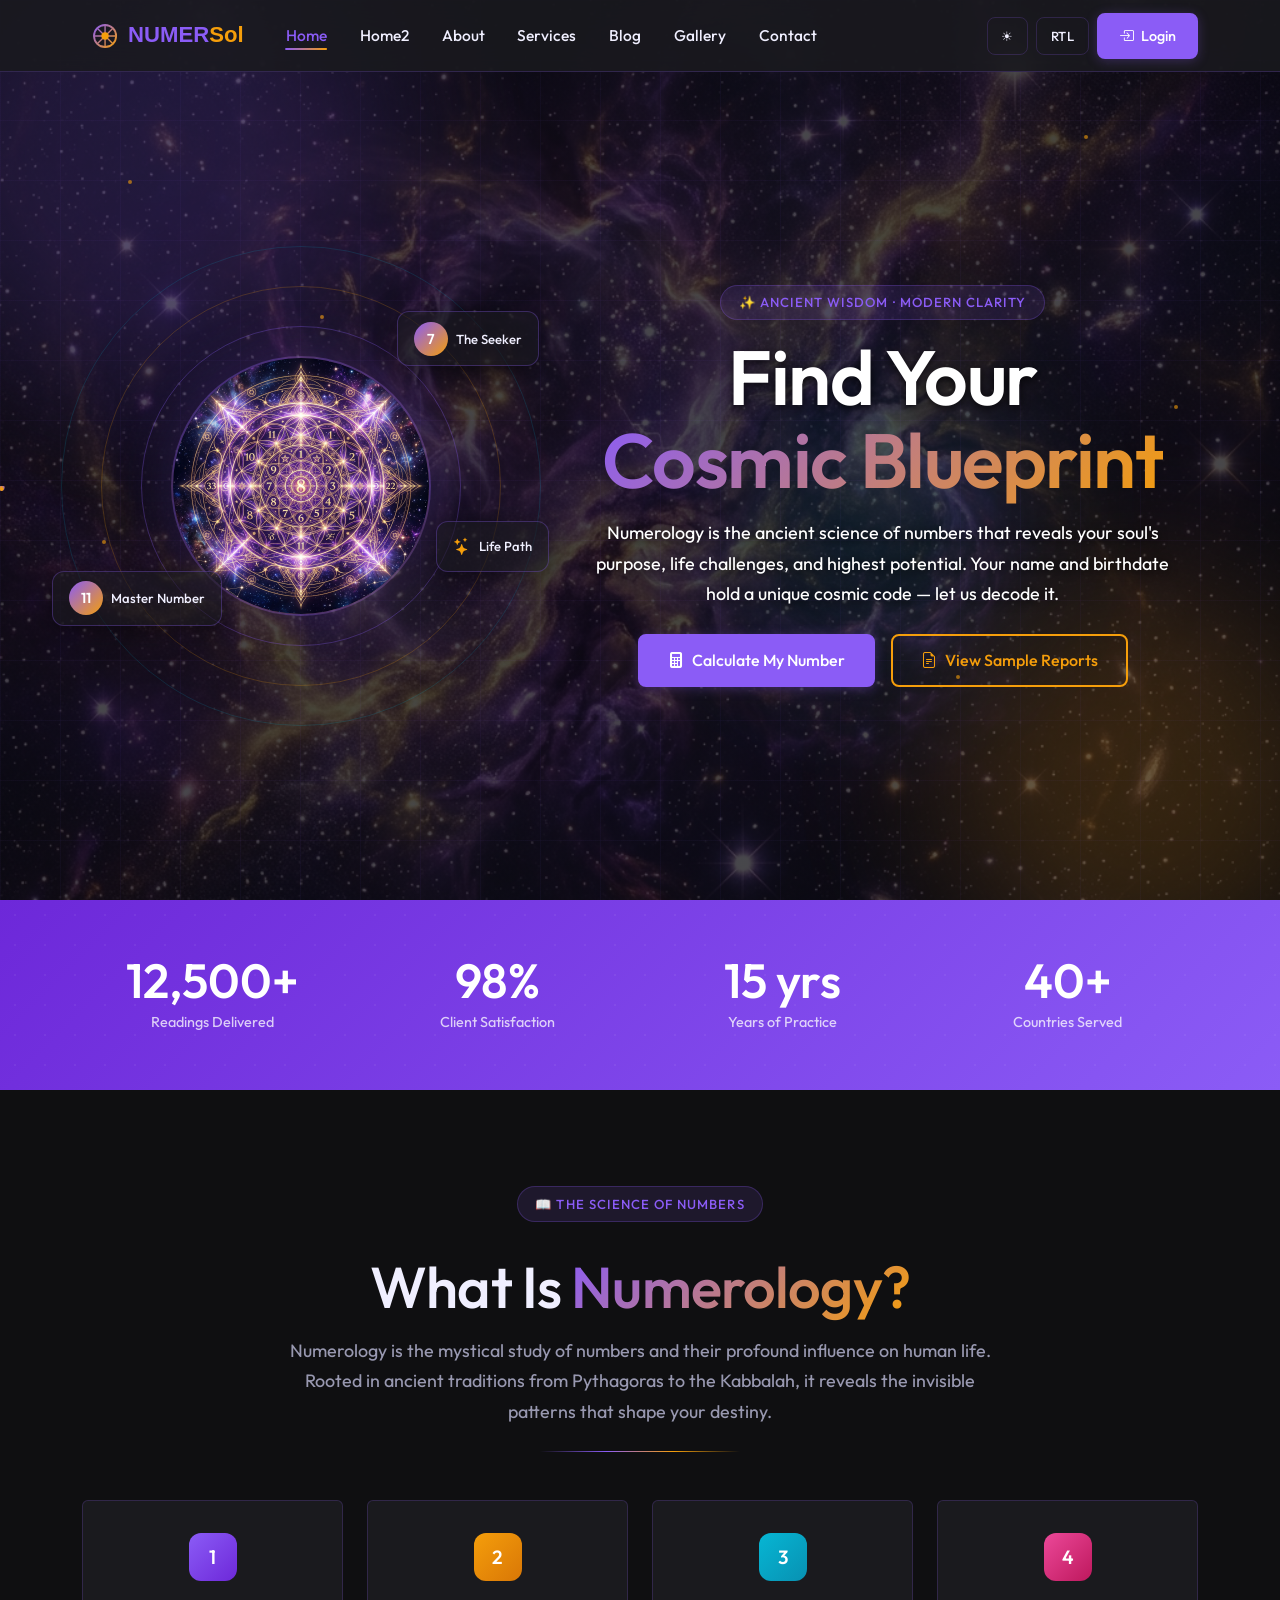
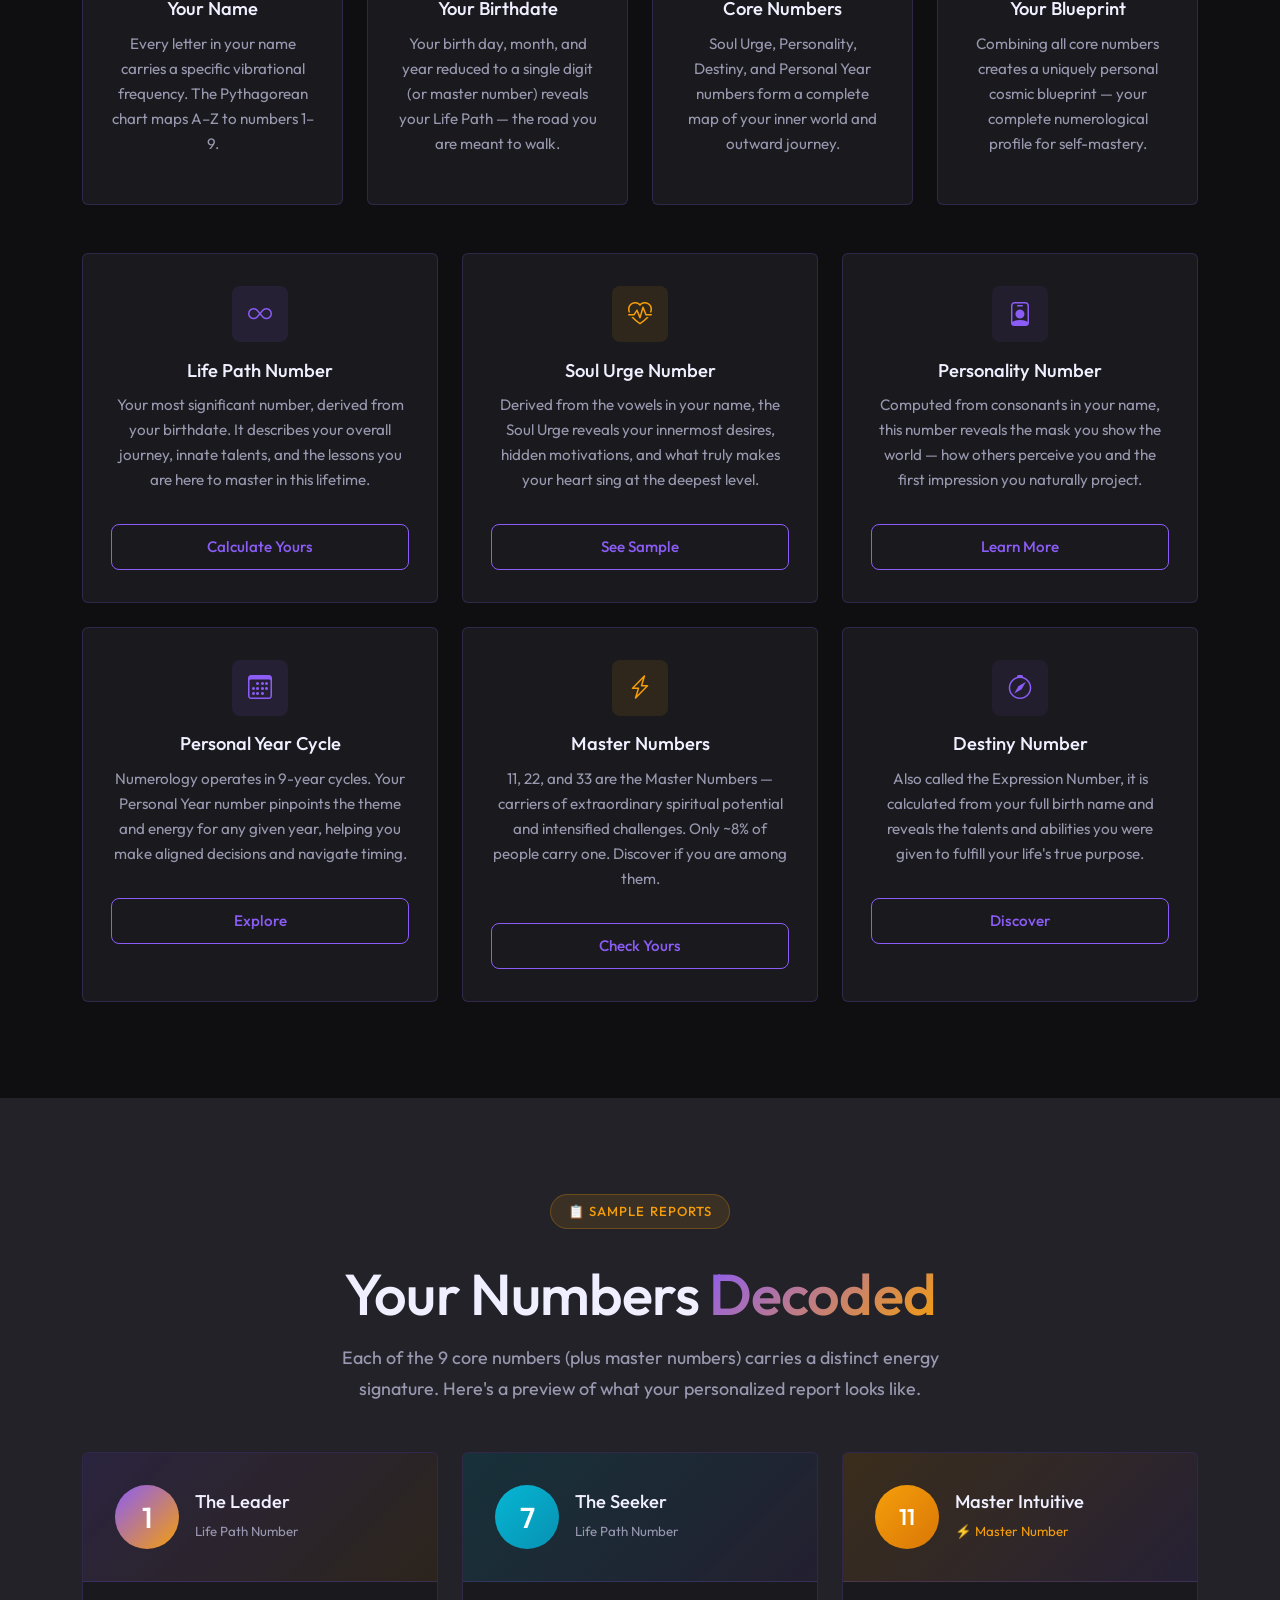
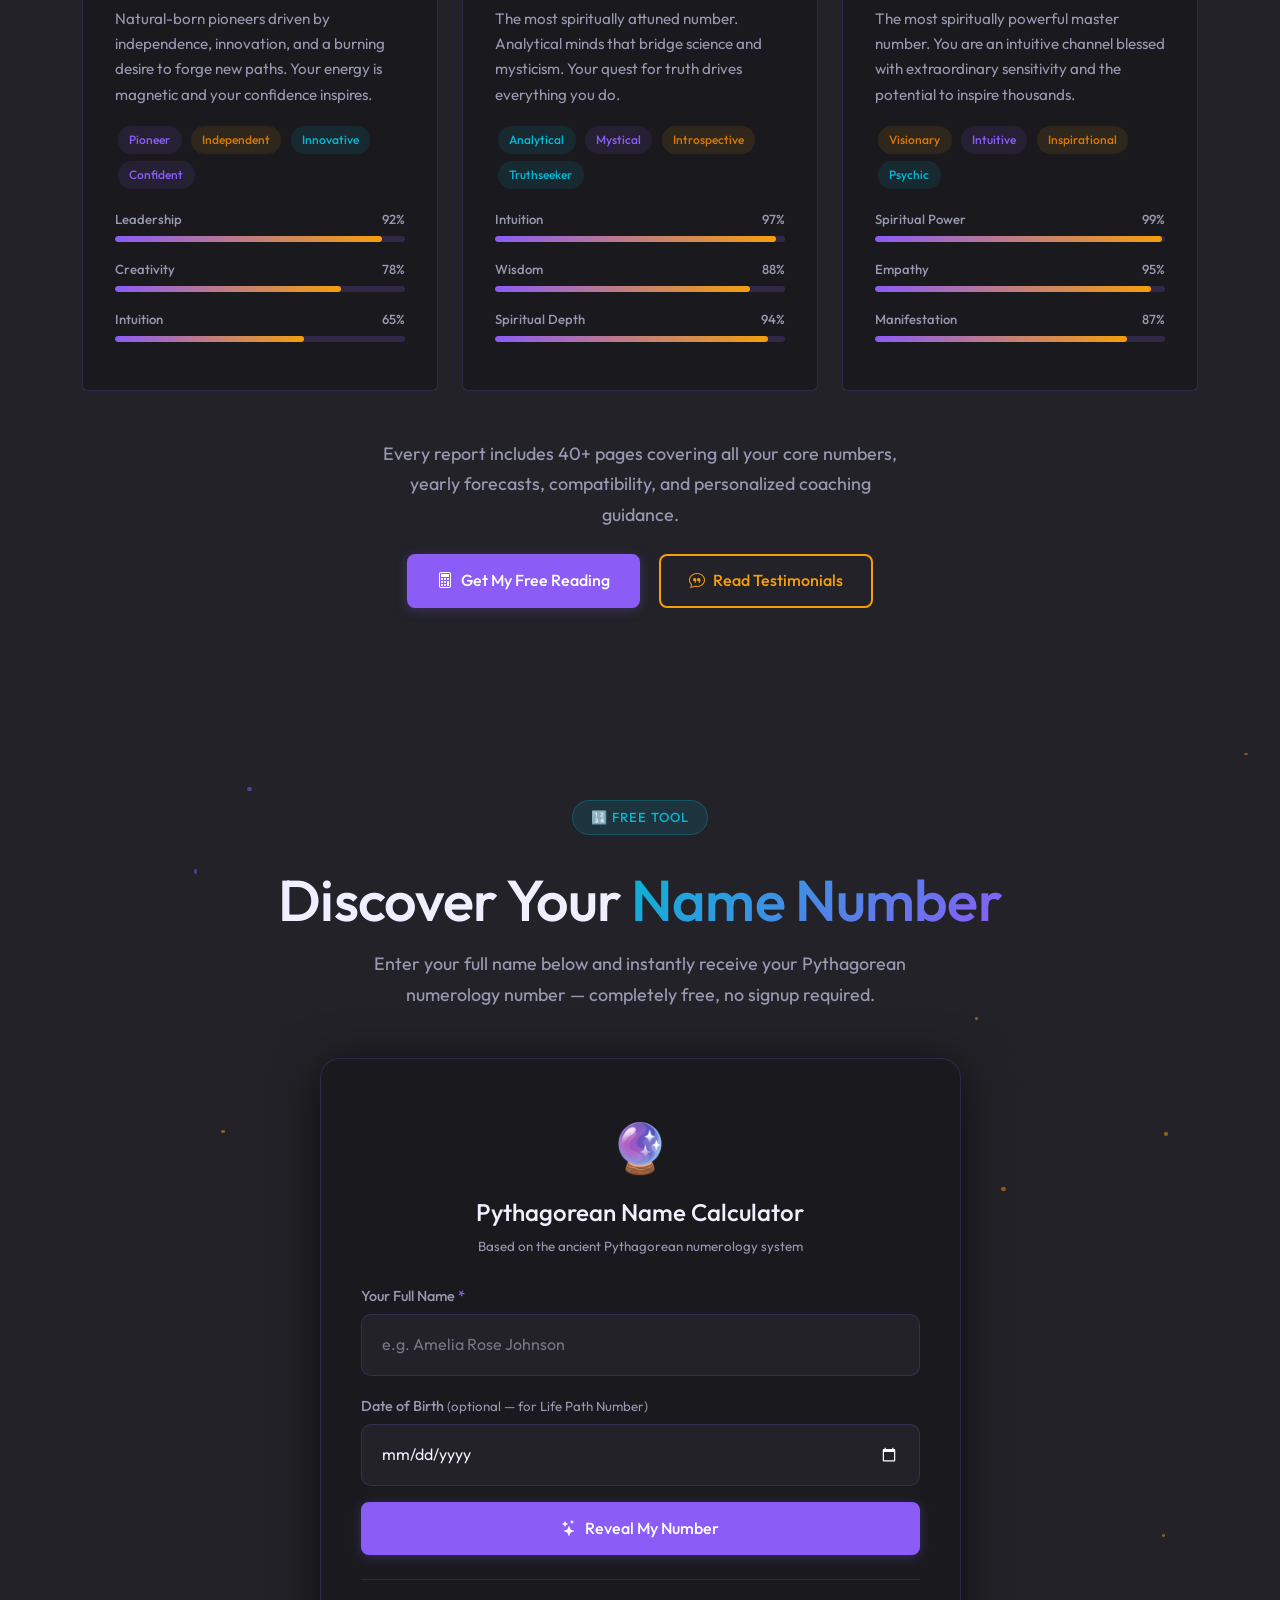
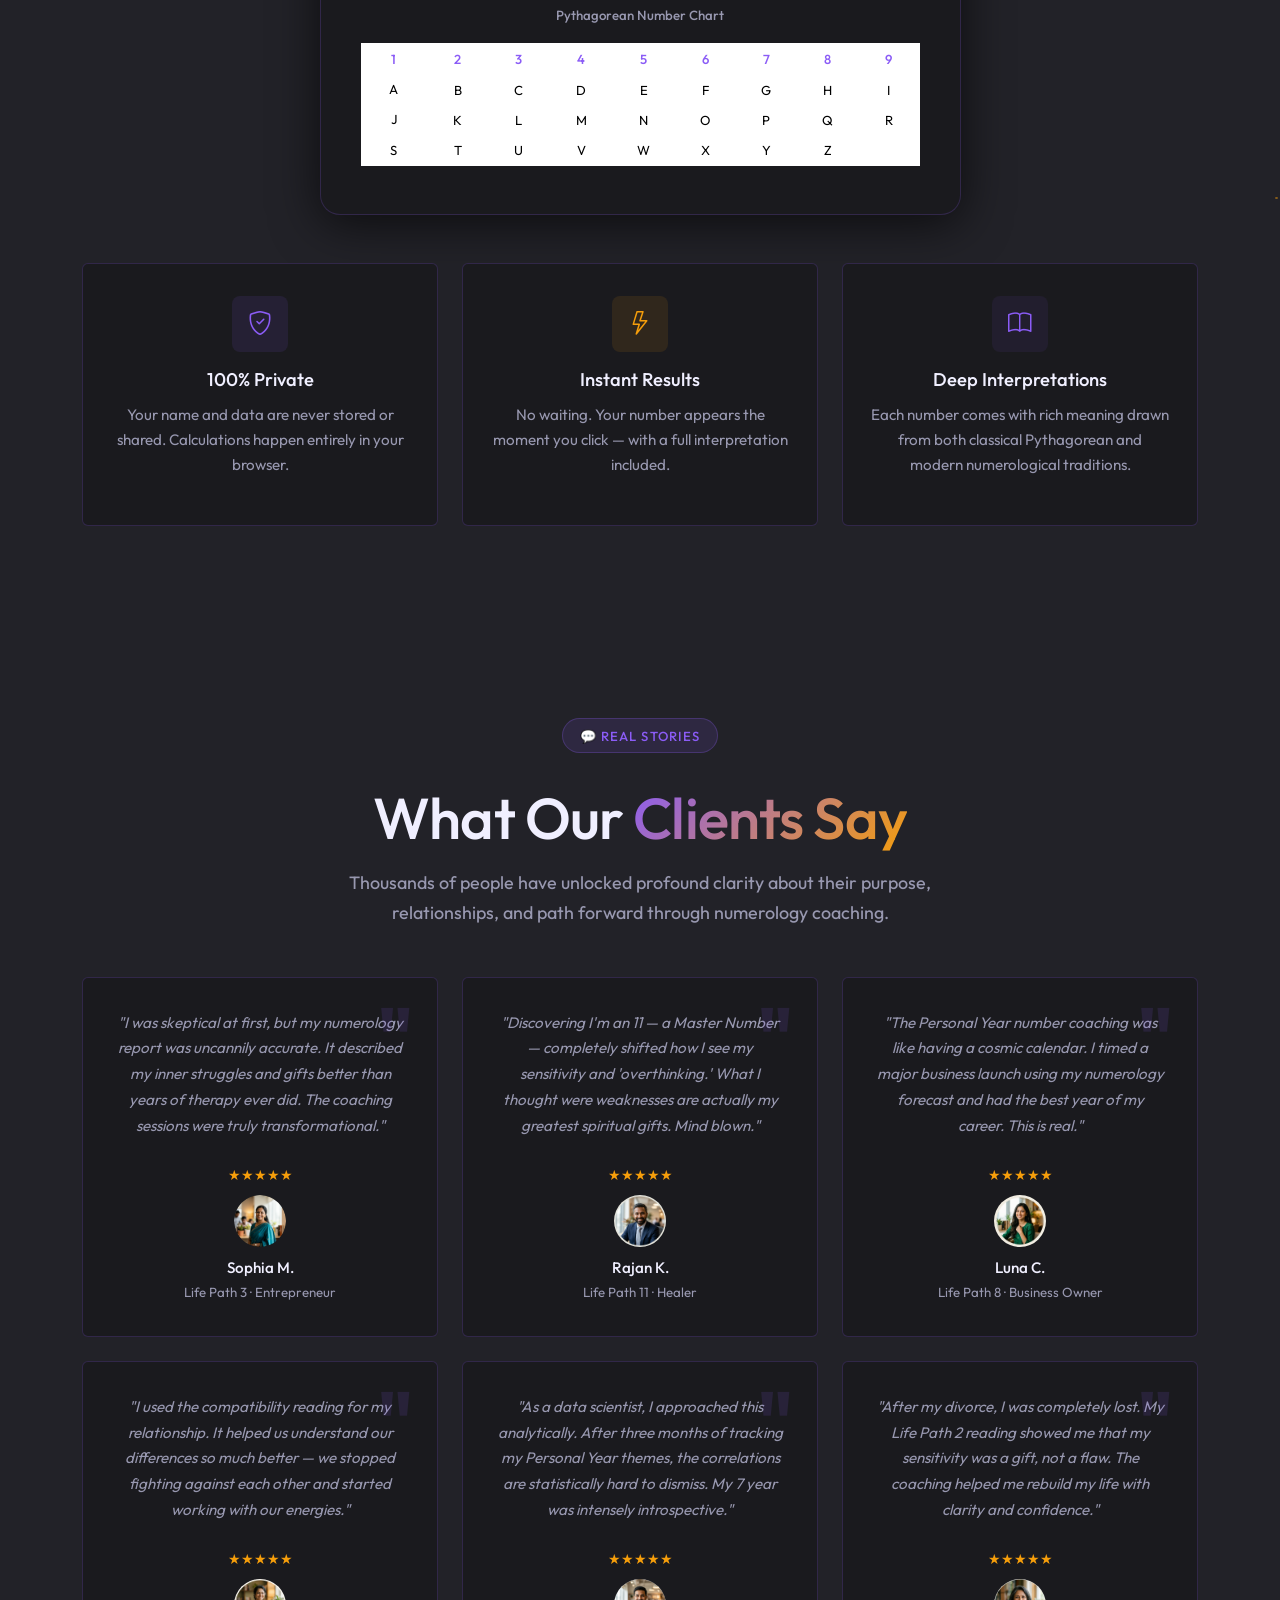
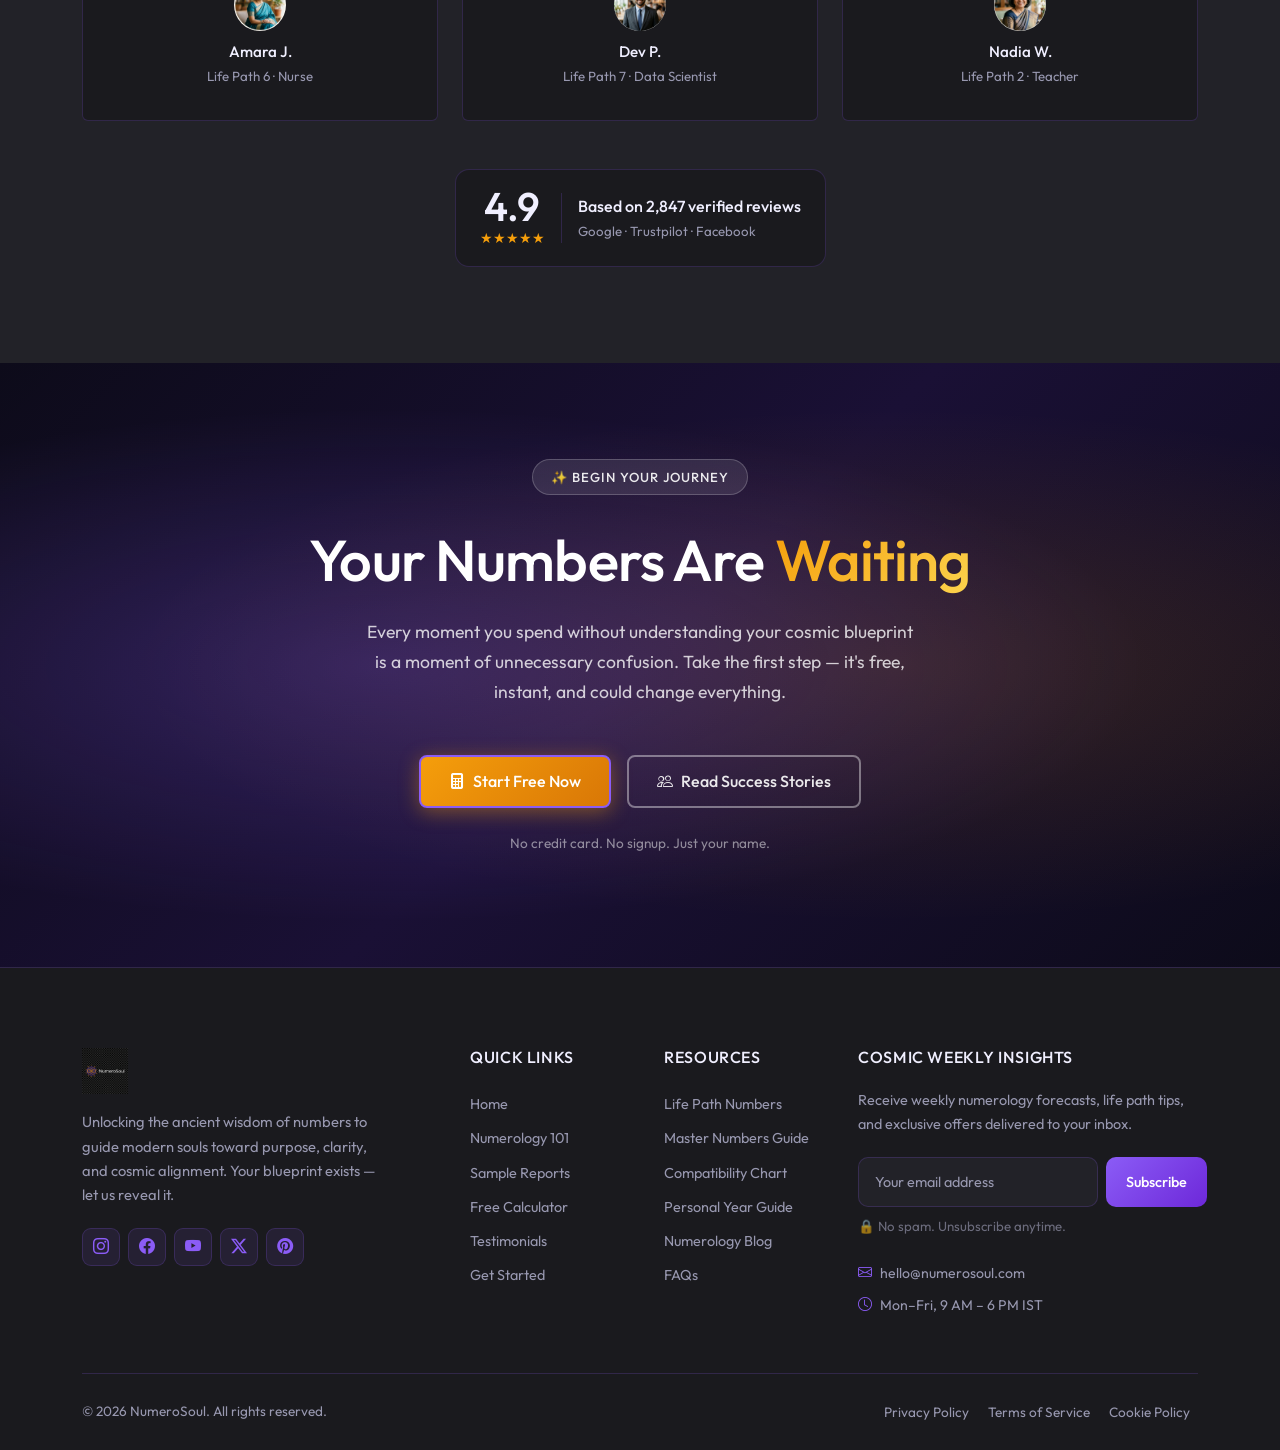
==== commit 1f86cb4e: "allimagesand aligments50" ====
--- a/index.html
+++ b/index.html
@@ -44,6 +44,18 @@
 
   <!-- Custom CSS -->
   <link rel="stylesheet" href="assets/css/style.css" />
+  <link rel="stylesheet" href="assets/css/dark-mode.css" />
+  <link rel="stylesheet" href="assets/css/rtl.css" />
+
+  <!-- Inline theme pre-apply -->
+  <script>
+    (function () {
+      const t = localStorage.getItem('ns-theme');
+      const r = localStorage.getItem('ns-rtl');
+      if (t) document.documentElement.setAttribute('data-theme', t);
+      if (r === 'true') document.documentElement.setAttribute('dir', 'rtl');
+    })();
+  </script>
 
   <!-- Structured Data -->
   <script type="application/ld+json">
@@ -162,44 +174,17 @@
     <div class="container position-relative h-100" style="z-index:2;">
       <div class="row align-items-center g-5 h-100">
 
-        <!-- Left: Text Content -->
-        <div class="col-lg-6 col-xl-5 text-center text-lg-start d-flex flex-column justify-content-center h-100">
-          <div>
-            <div class="section-badge animate-up delay-1 mb-2">✨ Ancient Wisdom · Modern Clarity</div>
-
-            <h1 class="mt-2 mb-3 animate-up delay-2">
-              Find Your
-              <span class="text-gradient d-block">Cosmic Blueprint</span>
-            </h1>
-
-            <p class="lead animate-up delay-3 mb-3" style="max-width:480px; margin: 0 auto 1rem;">
-              Numerology is the ancient science of numbers that reveals your soul's purpose, life challenges, and
-              highest potential. Your name and birthdate hold a unique cosmic code — let us decode it.
-            </p>
-
-            <!-- CTAs -->
-            <div class="d-flex gap-3 justify-content-center justify-content-lg-start flex-wrap animate-up delay-5 mb-3">
-              <a href="#calculator" class="btn-primary-custom">
-                <i class="bi bi-calculator-fill"></i> Calculate My Number
-              </a>
-              <a href="#reports" class="btn-secondary-custom">
-                <i class="bi bi-file-earmark-text"></i> View Sample Reports
-              </a>
-            </div>
-
-
-          </div>
-        </div>
-
-        <!-- Right: Mandala Visual -->
-        <div class="col-lg-6 col-xl-7 d-flex justify-content-center animate-right delay-2 h-100 align-items-center">
-          <div class="hero-image-wrapper" style="width:480px;height:480px;max-width:100%;">
+        <!-- Left: Mandala Visual -->
+        <div class="col-12 col-lg-5 d-flex justify-content-center align-items-center mb-5 mb-lg-0">
+          <div class="hero-image-wrapper" style="width:100%;max-width:500px;aspect-ratio:1/1;">
             <div class="hero-image-ring hero-image-ring-3" aria-hidden="true"></div>
             <div class="hero-image-ring hero-image-ring-2" aria-hidden="true"></div>
             <div class="hero-image-ring hero-image-ring-1" aria-hidden="true"></div>
 
             <!-- Center Mandala -->
-            <div class="hero-mandala" role="img" aria-label="Numerology mandala">🔢</div>
+            <div class="hero-mandala" role="img" aria-label="Numerology mandala" style="overflow: hidden; padding: 0;">
+              <img src="assets/images/hero_mandala.png" alt="Numerology Mandala" style="width: 100%; height: 100%; object-fit: cover; border-radius: 50%;">
+            </div>
 
             <!-- Floating Badges -->
             <div class="hero-floating-badge badge-1">
@@ -225,6 +210,29 @@
               align-items:center;
               justify-content:center;
             ">
+            </div>
+          </div>
+        </div>
+
+        <!-- Right: Text Content -->
+        <div class="col-12 col-lg-7 text-center d-flex flex-column justify-content-center h-100">
+          <div>
+            <div class="section-badge animate-up delay-1 mb-2" style="text-shadow: none;">✨ Ancient Wisdom · Modern Clarity</div>
+            <h1 class="mt-2 mb-3 animate-up delay-2">
+              Find Your<br />
+              <span class="text-gradient" style="text-shadow: none;">Cosmic Blueprint</span>
+            </h1>
+            <p class="lead max-w-600 mx-auto mt-3 animate-up delay-3">
+              Numerology is the ancient science of numbers that reveals your soul's purpose, life challenges, and highest potential. Your name and birthdate hold a unique cosmic code — let us decode it.
+            </p>
+            <!-- CTAs -->
+            <div class="d-flex gap-3 justify-content-center flex-wrap mt-4 animate-up delay-4">
+              <a href="#calculator" class="btn-primary-custom">
+                <i class="bi bi-calculator-fill"></i> Calculate My Number
+              </a>
+              <a href="#reports" class="btn-secondary-custom">
+                <i class="bi bi-file-earmark-text"></i> View Sample Reports
+              </a>
             </div>
           </div>
         </div>
@@ -769,16 +777,18 @@
       <div class="row g-4">
 
         <div class="col-md-6 col-lg-4 reveal">
-          <div class="testimonial-card">
-            <div class="star-rating mb-3">★★★★★</div>
+          <div class="testimonial-card d-flex flex-column h-100 text-center">
             <p
-              style="font-size:0.95rem;color:var(--text-muted);font-style:italic;line-height:1.7;margin-bottom:1.5rem;">
+              style="font-size:0.95rem;color:var(--text-muted);font-style:italic;line-height:1.7;margin-bottom:1.5rem;" class="flex-grow-1">
               "I was skeptical at first, but my numerology report was uncannily accurate. It described my inner
               struggles and gifts better than years of therapy ever did. The coaching sessions were truly
               transformational."
             </p>
-            <div class="d-flex align-items-center gap-3">
-              <div class="testimonial-avatar">S</div>
+            <div class="mt-auto d-flex flex-column align-items-center gap-2">
+              <div class="star-rating">★★★★★</div>
+              <div class="testimonial-avatar" style="overflow:hidden; padding:0;">
+                <img src="assets/images/testimonials/p1.png" alt="Sophia M." style="width:100%; height:100%; object-fit:cover;">
+              </div>
               <div>
                 <div style="font-weight:510;font-size:0.95rem;color:var(--text);">Sophia M.</div>
                 <div class="caption">Life Path 3 · Entrepreneur</div>
@@ -788,15 +798,16 @@
         </div>
 
         <div class="col-md-6 col-lg-4 reveal delay-1">
-          <div class="testimonial-card">
-            <div class="star-rating mb-3">★★★★★</div>
+          <div class="testimonial-card d-flex flex-column h-100 text-center">
             <p
-              style="font-size:0.95rem;color:var(--text-muted);font-style:italic;line-height:1.7;margin-bottom:1.5rem;">
+              style="font-size:0.95rem;color:var(--text-muted);font-style:italic;line-height:1.7;margin-bottom:1.5rem;" class="flex-grow-1">
               "Discovering I'm an 11 — a Master Number — completely shifted how I see my sensitivity and 'overthinking.'
               What I thought were weaknesses are actually my greatest spiritual gifts. Mind blown."
             </p>
-            <div class="d-flex align-items-center gap-3">
-              <div class="testimonial-avatar" style="background:linear-gradient(135deg,var(--gold),var(--gold-dark));">R
+            <div class="mt-auto d-flex flex-column align-items-center gap-2">
+              <div class="star-rating">★★★★★</div>
+              <div class="testimonial-avatar" style="overflow:hidden; padding:0;">
+                <img src="assets/images/testimonials/p2.png" alt="Rajan K." style="width:100%; height:100%; object-fit:cover;">
               </div>
               <div>
                 <div style="font-weight:510;font-size:0.95rem;color:var(--text);">Rajan K.</div>
@@ -807,15 +818,17 @@
         </div>
 
         <div class="col-md-6 col-lg-4 reveal delay-2">
-          <div class="testimonial-card">
-            <div class="star-rating mb-3">★★★★★</div>
+          <div class="testimonial-card d-flex flex-column h-100 text-center">
             <p
-              style="font-size:0.95rem;color:var(--text-muted);font-style:italic;line-height:1.7;margin-bottom:1.5rem;">
+              style="font-size:0.95rem;color:var(--text-muted);font-style:italic;line-height:1.7;margin-bottom:1.5rem;" class="flex-grow-1">
               "The Personal Year number coaching was like having a cosmic calendar. I timed a major business launch
               using my numerology forecast and had the best year of my career. This is real."
             </p>
-            <div class="d-flex align-items-center gap-3">
-              <div class="testimonial-avatar" style="background:linear-gradient(135deg,var(--cyan),#0891B2);">L</div>
+            <div class="mt-auto d-flex flex-column align-items-center gap-2">
+              <div class="star-rating">★★★★★</div>
+              <div class="testimonial-avatar" style="overflow:hidden; padding:0;">
+                <img src="assets/images/testimonials/p3.png" alt="Luna C." style="width:100%; height:100%; object-fit:cover;">
+              </div>
               <div>
                 <div style="font-weight:510;font-size:0.95rem;color:var(--text);">Luna C.</div>
                 <div class="caption">Life Path 8 · Business Owner</div>
@@ -825,15 +838,17 @@
         </div>
 
         <div class="col-md-6 col-lg-4 reveal delay-3">
-          <div class="testimonial-card">
-            <div class="star-rating mb-3">★★★★★</div>
+          <div class="testimonial-card d-flex flex-column h-100 text-center">
             <p
-              style="font-size:0.95rem;color:var(--text-muted);font-style:italic;line-height:1.7;margin-bottom:1.5rem;">
+              style="font-size:0.95rem;color:var(--text-muted);font-style:italic;line-height:1.7;margin-bottom:1.5rem;" class="flex-grow-1">
               "I used the compatibility reading for my relationship. It helped us understand our differences so much
               better — we stopped fighting against each other and started working with our energies."
             </p>
-            <div class="d-flex align-items-center gap-3">
-              <div class="testimonial-avatar" style="background:linear-gradient(135deg,#EC4899,#BE185D);">A</div>
+            <div class="mt-auto d-flex flex-column align-items-center gap-2">
+              <div class="star-rating">★★★★★</div>
+              <div class="testimonial-avatar" style="overflow:hidden; padding:0;">
+                <img src="assets/images/testimonials/p4.png" alt="Amara J." style="width:100%; height:100%; object-fit:cover;">
+              </div>
               <div>
                 <div style="font-weight:510;font-size:0.95rem;color:var(--text);">Amara J.</div>
                 <div class="caption">Life Path 6 · Nurse</div>
@@ -843,15 +858,17 @@
         </div>
 
         <div class="col-md-6 col-lg-4 reveal delay-4">
-          <div class="testimonial-card">
-            <div class="star-rating mb-3">★★★★★</div>
+          <div class="testimonial-card d-flex flex-column h-100 text-center">
             <p
-              style="font-size:0.95rem;color:var(--text-muted);font-style:italic;line-height:1.7;margin-bottom:1.5rem;">
+              style="font-size:0.95rem;color:var(--text-muted);font-style:italic;line-height:1.7;margin-bottom:1.5rem;" class="flex-grow-1">
               "As a data scientist, I approached this analytically. After three months of tracking my Personal Year
               themes, the correlations are statistically hard to dismiss. My 7 year was intensely introspective."
             </p>
-            <div class="d-flex align-items-center gap-3">
-              <div class="testimonial-avatar" style="background:linear-gradient(135deg,#059669,#065F46);">D</div>
+            <div class="mt-auto d-flex flex-column align-items-center gap-2">
+              <div class="star-rating">★★★★★</div>
+              <div class="testimonial-avatar" style="overflow:hidden; padding:0;">
+                <img src="assets/images/testimonials/p5.png" alt="Dev P." style="width:100%; height:100%; object-fit:cover;">
+              </div>
               <div>
                 <div style="font-weight:510;font-size:0.95rem;color:var(--text);">Dev P.</div>
                 <div class="caption">Life Path 7 · Data Scientist</div>
@@ -861,15 +878,17 @@
         </div>
 
         <div class="col-md-6 col-lg-4 reveal delay-5">
-          <div class="testimonial-card">
-            <div class="star-rating mb-3">★★★★★</div>
+          <div class="testimonial-card d-flex flex-column h-100 text-center">
             <p
-              style="font-size:0.95rem;color:var(--text-muted);font-style:italic;line-height:1.7;margin-bottom:1.5rem;">
+              style="font-size:0.95rem;color:var(--text-muted);font-style:italic;line-height:1.7;margin-bottom:1.5rem;" class="flex-grow-1">
               "After my divorce, I was completely lost. My Life Path 2 reading showed me that my sensitivity was a gift,
               not a flaw. The coaching helped me rebuild my life with clarity and confidence."
             </p>
-            <div class="d-flex align-items-center gap-3">
-              <div class="testimonial-avatar" style="background:linear-gradient(135deg,#7C3AED,#5B21B6);">N</div>
+            <div class="mt-auto d-flex flex-column align-items-center gap-2">
+              <div class="star-rating">★★★★★</div>
+              <div class="testimonial-avatar" style="overflow:hidden; padding:0;">
+                <img src="assets/images/testimonials/p6.png" alt="Nadia W." style="width:100%; height:100%; object-fit:cover;">
+              </div>
               <div>
                 <div style="font-weight:510;font-size:0.95rem;color:var(--text);">Nadia W.</div>
                 <div class="caption">Life Path 2 · Teacher</div>
--- a/assets/css/style.css
+++ b/assets/css/style.css
@@ -429,7 +429,40 @@
   padding-top: var(--nav-height);
   position: relative;
   overflow: hidden;
-  background: var(--bg);
+  background: linear-gradient(rgba(10, 10, 15, 0.75), rgba(10, 10, 15, 0.75)), url('../images/hero_bg.png') center/cover no-repeat;
+}
+#hero, .page-hero, #home2-hero, .stats-strip {
+  --text: #F0EFFF;
+  --text-muted: #d1d1e0;
+  --bg-card: rgba(26,26,30,0.6);
+  --glass: rgba(26,26,30,0.6);
+  --border: rgba(139,92,246,0.3);
+  --bs-body-color: #F0EFFF;
+  --bs-secondary-color: rgba(255, 255, 255, 0.75);
+  --bs-link-color: rgba(255, 255, 255, 0.9);
+  --bs-link-hover-color: #ffffff;
+  color: var(--text);
+}
+#hero .form-control, .page-hero .form-control, #home2-hero .form-control, .stats-strip .form-control {
+  color: #ffffff !important;
+}
+#hero .form-control::placeholder, .page-hero .form-control::placeholder, #home2-hero .form-control::placeholder, .stats-strip .form-control::placeholder {
+  color: rgba(255, 255, 255, 0.6) !important;
+}
+#hero .text-muted, .page-hero .text-muted, #home2-hero .text-muted, .stats-strip .text-muted {
+  color: rgba(255, 255, 255, 0.75) !important;
+}
+#hero [class*="text-"], .page-hero [class*="text-"], #home2-hero [class*="text-"], .stats-strip [class*="text-"] {
+  /* Ensure all colored text like text-primary, text-success are visible */
+}
+#hero .text-primary, .page-hero .text-primary, #home2-hero .text-primary, .stats-strip .text-primary,
+#hero .text-secondary, .page-hero .text-secondary, #home2-hero .text-secondary, .stats-strip .text-secondary,
+#hero .text-success, .page-hero .text-success, #home2-hero .text-success, .stats-strip .text-success {
+  color: #ffffff !important;
+}
+#hero h1, #hero p, .page-hero h1, .page-hero p, #home2-hero h1, #home2-hero p {
+  color: #ffffff !important;
+  text-shadow: 0 2px 10px rgba(0, 0, 0, 0.8);
 }
 .hero-bg-orb {
   position: absolute;
@@ -583,11 +616,14 @@
   padding-bottom: 60px;
   position: relative;
   overflow: hidden;
-  background: var(--bg);
+  background: linear-gradient(rgba(10, 10, 15, 0.75), rgba(10, 10, 15, 0.75)), url('../images/hero_bg.png') center/cover no-repeat;
   display: flex;
   align-items: center;
   min-height: 100vh;
 }
+.bg-services { background: linear-gradient(rgba(10,10,15,0.75), rgba(10,10,15,0.75)), url('../images/bg_services.png') center/cover no-repeat !important; }
+.bg-about { background: linear-gradient(rgba(10,10,15,0.75), rgba(10,10,15,0.75)), url('../images/bg_about.png') center/cover no-repeat !important; }
+.bg-contact { background: linear-gradient(rgba(10,10,15,0.75), rgba(10,10,15,0.75)), url('../images/bg_contact.png') center/cover no-repeat !important; }
 .page-hero-bg-orb {
   position: absolute;
   border-radius: 50%;
@@ -1572,6 +1608,201 @@
 
 .faq-answer.show {
   max-height: 500px;
+  outline-offset: 3px;
+  border-radius: 4px;
+}
+
+/* ---------- 26. WCAG — Skip Navigation Link ---------- */
+.skip-link {
+  position: absolute;
+  top: -100%;
+  left: 1rem;
+  background: var(--primary);
+  color: #fff;
+  padding: 0.5rem 1rem;
+  border-radius: 0 0 6px 6px;
+  font-size: 0.9rem;
+  font-weight: 500;
+  z-index: 9999;
+  transition: top 0.2s;
+  text-decoration: none;
+}
+.skip-link:focus {
+  top: 0;
+}
+
+/* ---------- 27. Screen Reader Only ---------- */
+.sr-only {
+  position: absolute;
+  width: 1px;
+  height: 1px;
+  padding: 0;
+  margin: -1px;
+  overflow: hidden;
+  clip: rect(0, 0, 0, 0);
+  white-space: nowrap;
+  border: 0;
+}
+
+/* ---------- 28. Skeleton Loaders ---------- */
+/* Usage: add .skeleton class to any placeholder element */
+.skeleton {
+  background: linear-gradient(
+    90deg,
+    var(--bg-alt) 25%,
+    var(--surface) 50%,
+    var(--bg-alt) 75%
+  );
+  background-size: 200% 100%;
+  animation: skeletonShimmer 1.5s ease-in-out infinite;
+  border-radius: var(--radius-card);
+  color: transparent !important;
+}
+.skeleton * { visibility: hidden !important; }
+@keyframes skeletonShimmer {
+  0%   { background-position: 200% 0; }
+  100% { background-position: -200% 0; }
+}
+/* Preset skeleton shapes */
+.skeleton-text {
+  height: 1em;
+  border-radius: 4px;
+  margin-bottom: 0.5rem;
+}
+.skeleton-text.short { width: 60%; }
+.skeleton-text.medium { width: 80%; }
+.skeleton-text.full { width: 100%; }
+.skeleton-circle {
+  border-radius: 50%;
+  width: 52px;
+  height: 52px;
+}
+.skeleton-card {
+  height: 220px;
+  width: 100%;
+}
+/* Calculator result skeleton shown while computing */
+#calcResultSkeleton {
+  display: none;
+}
+#calcResultSkeleton.show {
+  display: block;
+  padding: 2rem;
+  border-radius: var(--radius-card);
+}
+
+/* ---------- 29. Form Validation — Inline Tooltips (WCAG) ---------- */
+/* Wraps each field in .field-wrap to position tooltip relative to input */
+.field-wrap {
+  position: relative;
+}
+.field-error-msg {
+  display: none;
+  position: absolute;
+  top: calc(100% + 4px);
+  left: 0;
+  background: var(--error);
+  color: #fff;
+  font-size: 0.78rem;
+  font-weight: 500;
+  padding: 0.3rem 0.65rem;
+  border-radius: 5px;
+  z-index: 10;
+  white-space: nowrap;
+  pointer-events: none;
+  box-shadow: 0 2px 8px rgba(239,68,68,0.30);
+}
+/* Arrow pointing up */
+.field-error-msg::before {
+  content: '';
+  position: absolute;
+  top: -5px;
+  left: 12px;
+  border-left: 5px solid transparent;
+  border-right: 5px solid transparent;
+  border-bottom: 5px solid var(--error);
+}
+.field-error-msg.show { display: block; }
+[dir="rtl"] .field-error-msg { left: auto; right: 0; }
+[dir="rtl"] .field-error-msg::before { left: auto; right: 12px; }
+
+/* Input invalid state styling */
+.calc-input.is-invalid {
+  border-color: var(--error) !important;
+  box-shadow: 0 0 0 3px rgba(239,68,68,0.15);
+}
+.calc-input.is-valid {
+  border-color: var(--success) !important;
+  box-shadow: 0 0 0 3px rgba(16,185,129,0.15);
+}
+/* Live character count indicator */
+.char-count {
+  font-size: 0.75rem;
+  color: var(--text-muted);
+  text-align: right;
+  margin-top: 0.2rem;
+}
+.char-count.warn { color: var(--warning); }
+.char-count.over { color: var(--error); }
+
+/* ==========================================================================
+   19. FAQ Accordion
+   ========================================================================== */
+.faq-item {
+  background: var(--bg-card);
+  border: 1px solid var(--border);
+  border-radius: var(--radius-card);
+  margin-bottom: 1rem;
+  overflow: hidden;
+  transition: box-shadow var(--transition), border-color var(--transition);
+}
+
+.faq-item:hover {
+  border-color: var(--primary);
+  box-shadow: var(--shadow-sm);
+}
+
+.faq-question {
+  width: 100%;
+  display: flex;
+  justify-content: space-between;
+  align-items: center;
+  padding: 1.25rem 1.5rem;
+  background: transparent;
+  border: none;
+  font-size: 1.1rem;
+  font-weight: 500;
+  color: var(--text);
+  cursor: pointer;
+  text-align: left;
+  transition: color var(--transition), background var(--transition);
+}
+
+.faq-question:hover {
+  color: var(--primary);
+  background: rgba(139, 92, 246, 0.03);
+}
+
+.faq-icon {
+  font-size: 1.2rem;
+  color: var(--primary);
+  transition: transform 0.4s ease;
+}
+
+.faq-question[aria-expanded="true"] .faq-icon {
+  transform: rotate(180deg);
+}
+
+.faq-answer {
+  max-height: 0;
+  overflow: hidden;
+  transition: max-height 0.4s ease, padding 0.4s ease, opacity 0.4s ease;
+  padding: 0 1.5rem;
+  opacity: 0;
+}
+
+.faq-answer.show {
+  max-height: 500px;
   padding: 0 1.5rem 1.25rem 1.5rem;
   opacity: 1;
 }
@@ -1579,3 +1810,39 @@
 .faq-answer p:last-child {
   margin-bottom: 0;
 }
+
+.password-input {
+  padding-right: 2.5rem !important;
+}
+
+.auth-page-wrapper {
+  min-height: 100vh;
+  display: flex;
+  align-items: center;
+  justify-content: center;
+  padding: 5rem 1.5rem 2rem 1.5rem;
+  background-image: url('../images/hero_bg.png');
+  background-size: cover;
+  background-position: center;
+  background-attachment: fixed;
+  position: relative;
+}
+.auth-page-wrapper::before {
+  content: '';
+  position: absolute;
+  top: 0; left: 0; width: 100%; height: 100%;
+  background: rgba(255, 255, 255, 0.85);
+  z-index: 0;
+}
+[data-theme='dark'] .auth-page-wrapper::before {
+  background: rgba(15, 15, 17, 0.85);
+}
+.auth-page-wrapper > * {
+  z-index: 1;
+}
+.auth-toggles {
+  position: absolute;
+  top: 1.5rem;
+  right: 1.5rem;
+  z-index: 10;
+}
--- a/assets/css/dark-mode.css
+++ b/assets/css/dark-mode.css
@@ -0,0 +1,135 @@
+/* ============================================================
+   NumeroSoul — dark-mode.css
+   All [data-theme="dark"] overrides.
+   Loaded alongside style.css on every standard page.
+   ============================================================ */
+
+[data-theme="dark"] {
+  --bg:               #0F0F11;
+  --bg-card:          #1A1A1E;
+  --bg-alt:           #222228;
+  --surface:          #2A2A30;
+  --border:           rgba(139,92,246,0.20);
+  --text:             #F0EFFF;
+  --text-muted:       #9898B0;
+  --text-inverse:     #0F0F11;
+  --shadow:           0 4px 24px rgba(0,0,0,0.50);
+  --shadow-lg:        0 8px 48px rgba(0,0,0,0.65);
+  --glass:            rgba(26,26,30,0.88);
+  --glass-border:     rgba(139,92,246,0.22);
+}
+
+/* ── Typography dark ── */
+[data-theme="dark"] .text-muted {
+  color: var(--text-muted) !important;
+}
+
+/* ── Navbar dark ── */
+[data-theme="dark"] #mainNav {
+  border-bottom-color: var(--glass-border);
+}
+[data-theme="dark"] #mainNav.scrolled {
+  background: var(--bg-card);
+}
+
+/* ── Offcanvas dark ── */
+[data-theme="dark"] .offcanvas-custom {
+  background: var(--bg-card) !important;
+}
+
+/* ── Cards dark ── */
+[data-theme="dark"] .card-custom,
+[data-theme="dark"] .report-card,
+[data-theme="dark"] .testimonial-card,
+[data-theme="dark"] .calculator-card {
+  background: var(--bg-card);
+  border-color: var(--border);
+}
+
+/* ── Form inputs dark ── */
+[data-theme="dark"] .calc-input,
+[data-theme="dark"] .newsletter-input {
+  background: var(--bg-alt);
+  border-color: var(--border);
+  color: var(--text);
+}
+[data-theme="dark"] .calc-input::placeholder,
+[data-theme="dark"] .newsletter-input::placeholder {
+  color: var(--text-muted);
+}
+
+/* ── Auth pages dark ── */
+[data-theme="dark"] .auth-card {
+  background: var(--bg-card);
+  border-color: var(--border);
+}
+[data-theme="dark"] .auth-input {
+  background: var(--bg-alt);
+  border-color: var(--border);
+  color: var(--text);
+}
+[data-theme="dark"] .auth-input::placeholder { color: var(--text-muted); }
+[data-theme="dark"] .auth-divider-text { background: var(--bg-card); color: var(--text-muted); }
+[data-theme="dark"] .social-login-btn {
+  background: var(--bg-alt);
+  border-color: var(--border);
+  color: var(--text);
+}
+[data-theme="dark"] .social-login-btn:hover { background: var(--surface); }
+
+/* ── Page hero/banner dark ── */
+[data-theme="dark"] .page-hero {
+  background: linear-gradient(135deg, #0F0F11 0%, #1A1A1E 100%);
+}
+
+/* ── Blog cards dark ── */
+[data-theme="dark"] .blog-card { background: var(--bg-card); border-color: var(--border); }
+[data-theme="dark"] .blog-card-img-wrap { background: var(--bg-alt); }
+
+/* ── Pricing dark ── */
+[data-theme="dark"] .pricing-card { background: var(--bg-card); border-color: var(--border); }
+[data-theme="dark"] .pricing-card.popular { background: var(--primary); }
+[data-theme="dark"] .pricing-feature-divider { border-color: var(--border); }
+
+/* ── Gallery dark ── */
+[data-theme="dark"] .gallery-item-overlay { background: rgba(0,0,0,0.75); }
+
+/* ── Contact dark ── */
+[data-theme="dark"] .contact-info-card { background: var(--bg-card); border-color: var(--border); }
+[data-theme="dark"] .map-placeholder { background: var(--bg-alt); border-color: var(--border); }
+
+/* ── FAQ dark ── */
+[data-theme="dark"] .faq-item { background: var(--bg-card); border-color: var(--border); }
+[data-theme="dark"] .faq-question { color: var(--text); }
+
+/* ── Table dark ── */
+[data-theme="dark"] .compare-table th,
+[data-theme="dark"] .compare-table td {
+  border-color: var(--border);
+  color: var(--text-muted);
+}
+[data-theme="dark"] .compare-table thead th { background: var(--bg-alt); color: var(--text); }
+
+/* ── Toast dark ── */
+[data-theme="dark"] .toast-custom {
+  background: var(--bg-card);
+  border-color: var(--border);
+  color: var(--text);
+}
+
+/* ── Footer dark ── */
+[data-theme="dark"] #footer {
+  background: var(--bg-card);
+  border-top-color: var(--border);
+}
+[data-theme="dark"] .footer-link { color: var(--text-muted); }
+[data-theme="dark"] .footer-copyright { color: var(--text-muted); }
+
+/* ── Nav toggle dark ── */
+[data-theme="dark"] .nav-toggle-btn {
+  color: var(--text);
+  border-color: var(--border);
+}
+
+/* ── Scrollbar dark ── */
+[data-theme="dark"] ::-webkit-scrollbar-track { background: var(--bg); }
--- a/assets/css/rtl.css
+++ b/assets/css/rtl.css
@@ -0,0 +1,130 @@
+/* ============================================================
+   NumeroSoul — rtl.css
+   All [dir="rtl"] layout overrides.
+   Loaded alongside style.css on every page.
+   ============================================================ */
+
+/* ── Base direction ── */
+[dir="rtl"] body { text-align: right; }
+[dir="rtl"] .text-start { text-align: right !important; }
+[dir="rtl"] .text-md-start { text-align: right !important; }
+[dir="rtl"] .ms-auto { margin-left: 0 !important; margin-right: auto !important; }
+[dir="rtl"] .me-auto { margin-right: 0 !important; margin-left: auto !important; }
+[dir="rtl"] .me-4 { margin-right: 0 !important; margin-left: 1.5rem !important; }
+
+/* ── Navbar ── */
+[dir="rtl"] .desktop-nav { margin-left: auto; margin-right: 0; }
+[dir="rtl"] .navbar-brand { margin-right: 0; margin-left: 1.5rem; }
+[dir="rtl"] .offcanvas-start { left: auto; right: 0; }
+[dir="rtl"] .offcanvas-custom {
+  border-right: none !important;
+  border-left: 1px solid var(--border) !important;
+}
+
+/* ── Offcanvas nav links ── */
+[dir="rtl"] .offcanvas-nav-link:hover,
+[dir="rtl"] .offcanvas-nav-link.active {
+  padding-left: 1.2rem;
+  padding-right: 1.6rem;
+}
+
+/* ── Nav underline indicator ── */
+[dir="rtl"] .nav-link-custom::after {
+  left: auto;
+  right: 50%;
+  transform: translateX(50%);
+}
+
+/* ── Skip link ── */
+[dir="rtl"] .skip-link { left: auto; right: 1rem; }
+
+/* ── Hero section ── */
+[dir="rtl"] #hero .text-lg-start { text-align: right !important; }
+[dir="rtl"] .justify-content-lg-start { justify-content: flex-end !important; }
+[dir="rtl"] .hero-floating-badge.badge-1 { right: auto; left: -20px; }
+[dir="rtl"] .hero-floating-badge.badge-2 { left: auto; right: -30px; }
+[dir="rtl"] .hero-floating-badge.badge-3 { right: auto; left: -30px; }
+
+/* ── Cards ── */
+[dir="rtl"] .card-custom { text-align: right; }
+[dir="rtl"] .card-icon { margin-right: 0; }
+[dir="rtl"] .d-flex { direction: rtl; }
+[dir="rtl"] .flex-row { flex-direction: row-reverse; }
+
+/* ── Blog card ── */
+[dir="rtl"] .blog-card-body { text-align: right; }
+[dir="rtl"] .blog-meta { flex-direction: row-reverse; }
+
+/* ── Breadcrumb ── */
+[dir="rtl"] .breadcrumb { flex-direction: row-reverse; }
+[dir="rtl"] .breadcrumb-item + .breadcrumb-item::before {
+  content: "\\";
+  padding-left: 0;
+  padding-right: 0.5rem;
+}
+
+/* ── Form elements ── */
+[dir="rtl"] .calc-input,
+[dir="rtl"] .auth-input,
+[dir="rtl"] .newsletter-input { text-align: right; }
+[dir="rtl"] .field-error-msg { left: auto; right: 0; }
+[dir="rtl"] .field-error-msg::before { left: auto; right: 12px; }
+[dir="rtl"] .char-count { text-align: left; }
+[dir="rtl"] .form-check { padding-left: 0; padding-right: 1.5em; text-align: right; }
+[dir="rtl"] .form-check .form-check-input { float: right; margin-left: 0; margin-right: -1.5em; }
+
+/* ── Newsletter form ── */
+[dir="rtl"] .newsletter-form { flex-direction: row-reverse; }
+
+/* ── Calculator lead capture ── */
+[dir="rtl"] .calc-lead-capture { flex-direction: row-reverse; }
+
+/* ── Testimonial quote mark ── */
+[dir="rtl"] .testimonial-card::before { right: auto; left: 1.5rem; }
+
+/* ── Pricing check marks ── */
+[dir="rtl"] .pricing-feature { padding-left: 0; padding-right: 1.5rem; text-align: right; }
+[dir="rtl"] .pricing-feature::before { left: auto; right: 0; }
+
+/* ── FAQ ── */
+[dir="rtl"] .faq-question { text-align: right; }
+[dir="rtl"] .faq-icon { margin-left: 0; margin-right: auto; }
+
+/* ── Gallery filter ── */
+[dir="rtl"] .gallery-filters { flex-direction: row-reverse; }
+
+/* ── Footer ── */
+[dir="rtl"] .footer-brief { text-align: right; }
+[dir="rtl"] .footer-link { text-align: right; }
+[dir="rtl"] .footer-bottom { flex-direction: row-reverse; }
+[dir="rtl"] .footer-bottom-links { direction: rtl; }
+
+/* ── Back to top ── */
+[dir="rtl"] #backToTop { right: auto; left: 2rem; }
+
+/* ── Toast ── */
+[dir="rtl"] .toast-custom { right: auto; left: 2rem; }
+
+/* ── Page hero breadcrumb ── */
+[dir="rtl"] .page-hero-content { text-align: right; }
+
+/* ── Auth pages ── */
+[dir="rtl"] .auth-card { text-align: right; }
+[dir="rtl"] .auth-footer-row { flex-direction: row-reverse; }
+[dir="rtl"] .password-toggle { left: 0 !important; right: auto !important; }
+[dir="rtl"] .password-input { padding-left: 2.5rem !important; padding-right: 0.75rem !important; }
+
+/* ── Step numbers (services process) ── */
+[dir="rtl"] .process-connector { transform: scaleX(-1); }
+
+/* ── Social icons row ── */
+[dir="rtl"] .social-icons-row { flex-direction: row-reverse; }
+
+/* ── Booking form ── */
+[dir="rtl"] .booking-form-row { flex-direction: row-reverse; }
+
+/* ── Contact info ── */
+[dir="rtl"] .contact-info-item { flex-direction: row-reverse; text-align: right; }
+
+/* -- Auth Toggles -- */
+[dir='rtl'] .auth-toggles { right: auto !important; left: 1.5rem !important; }
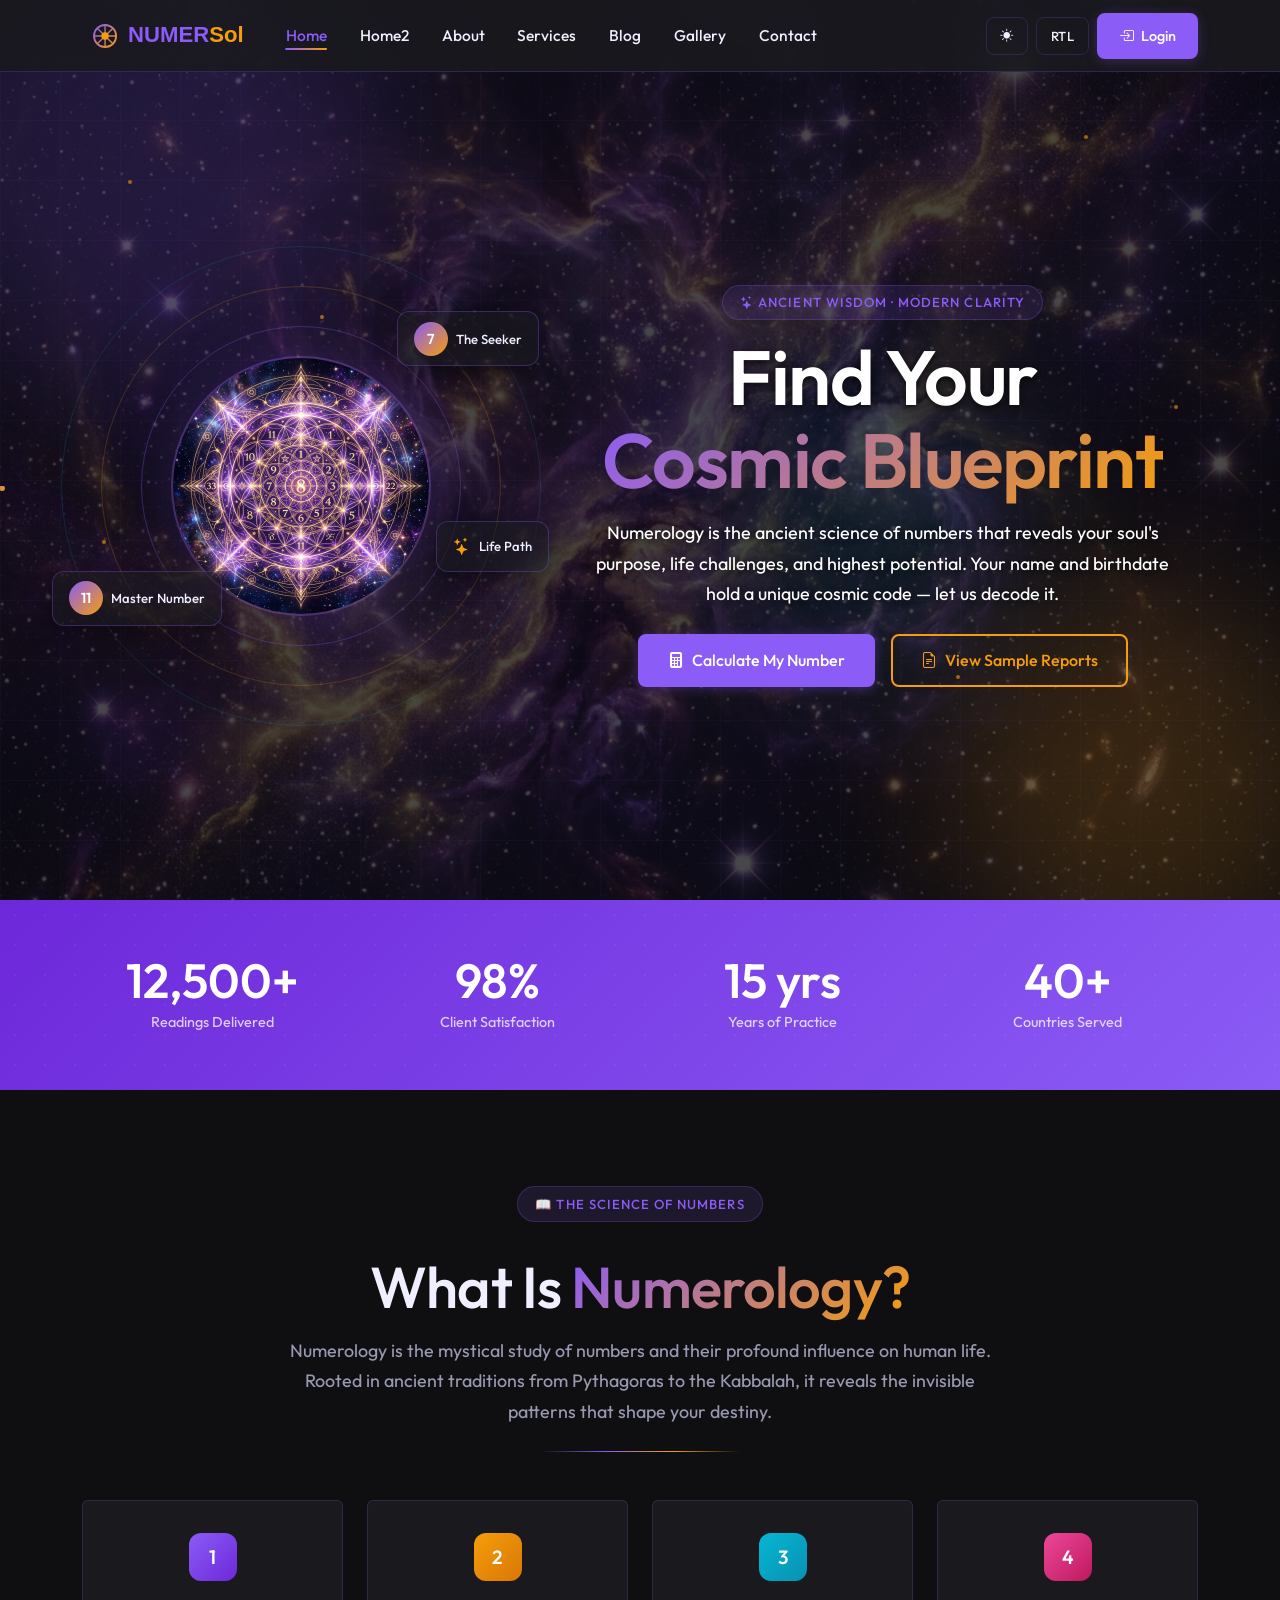
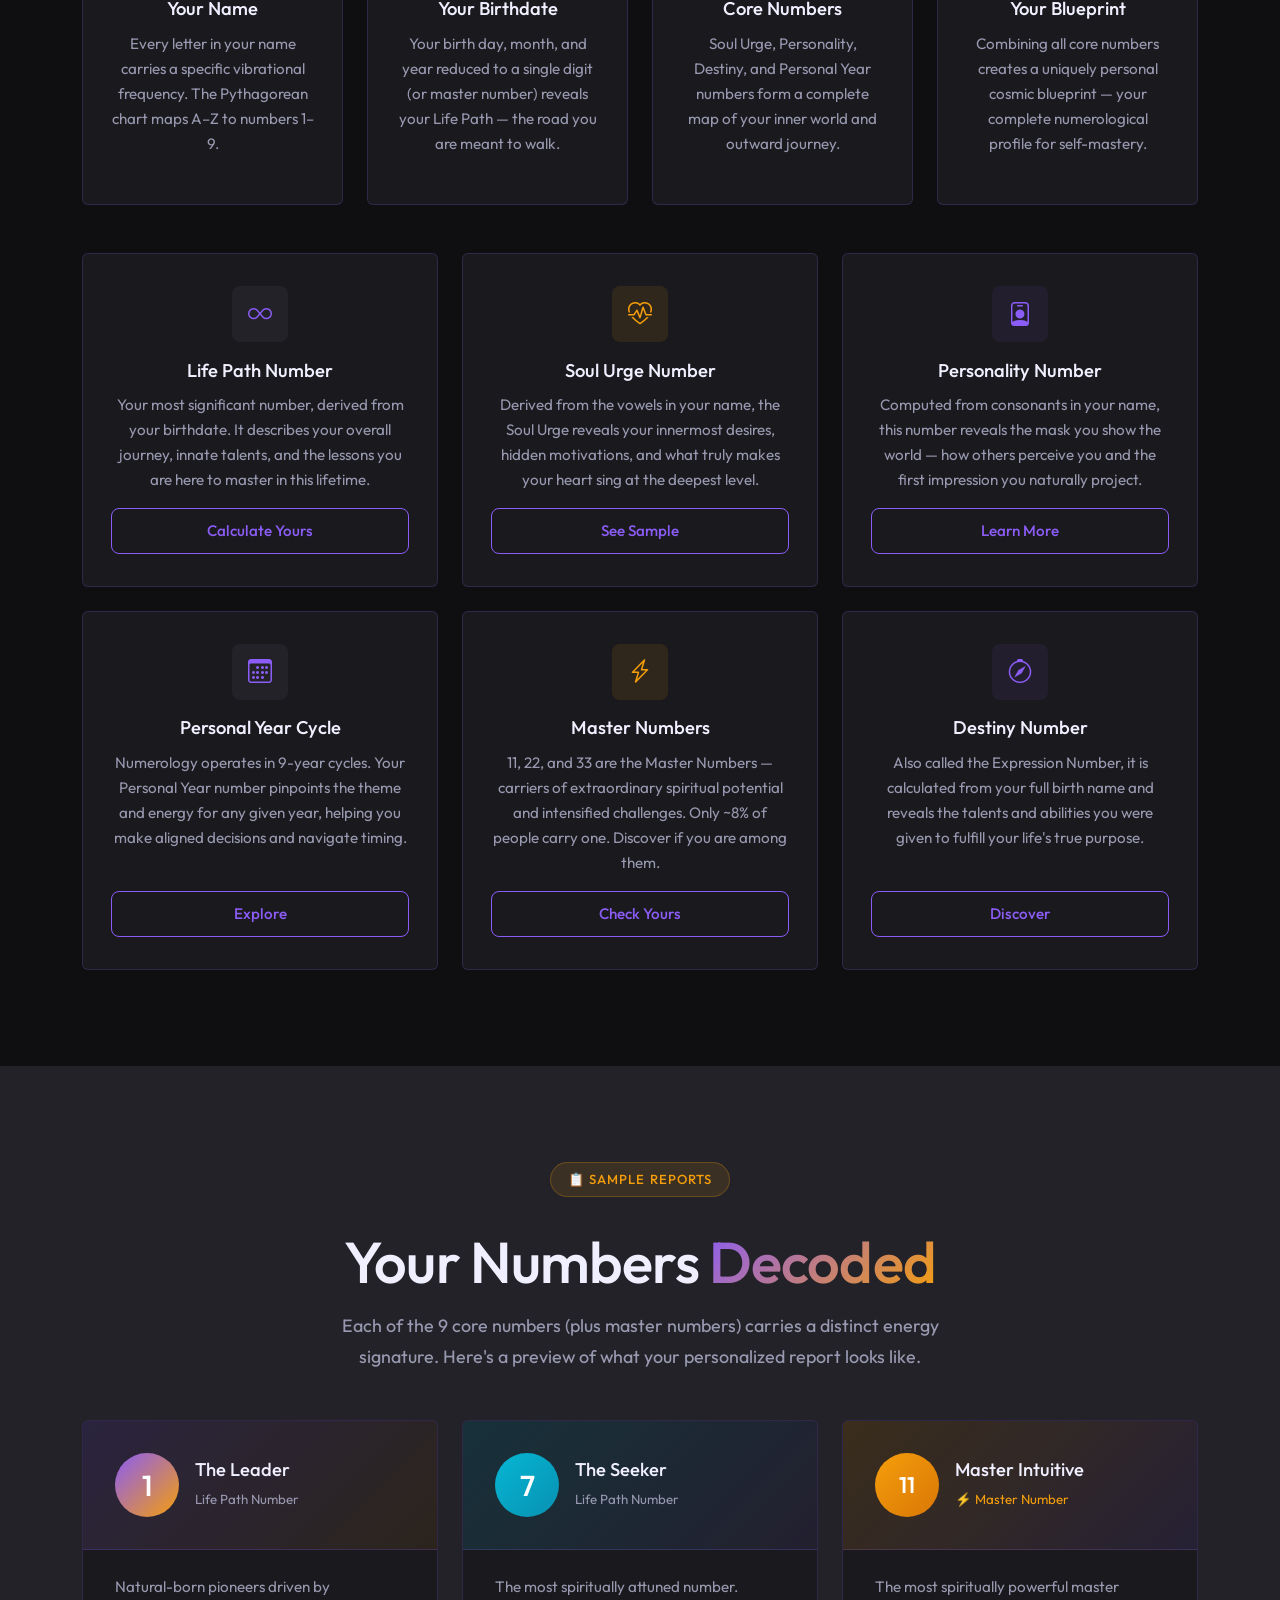
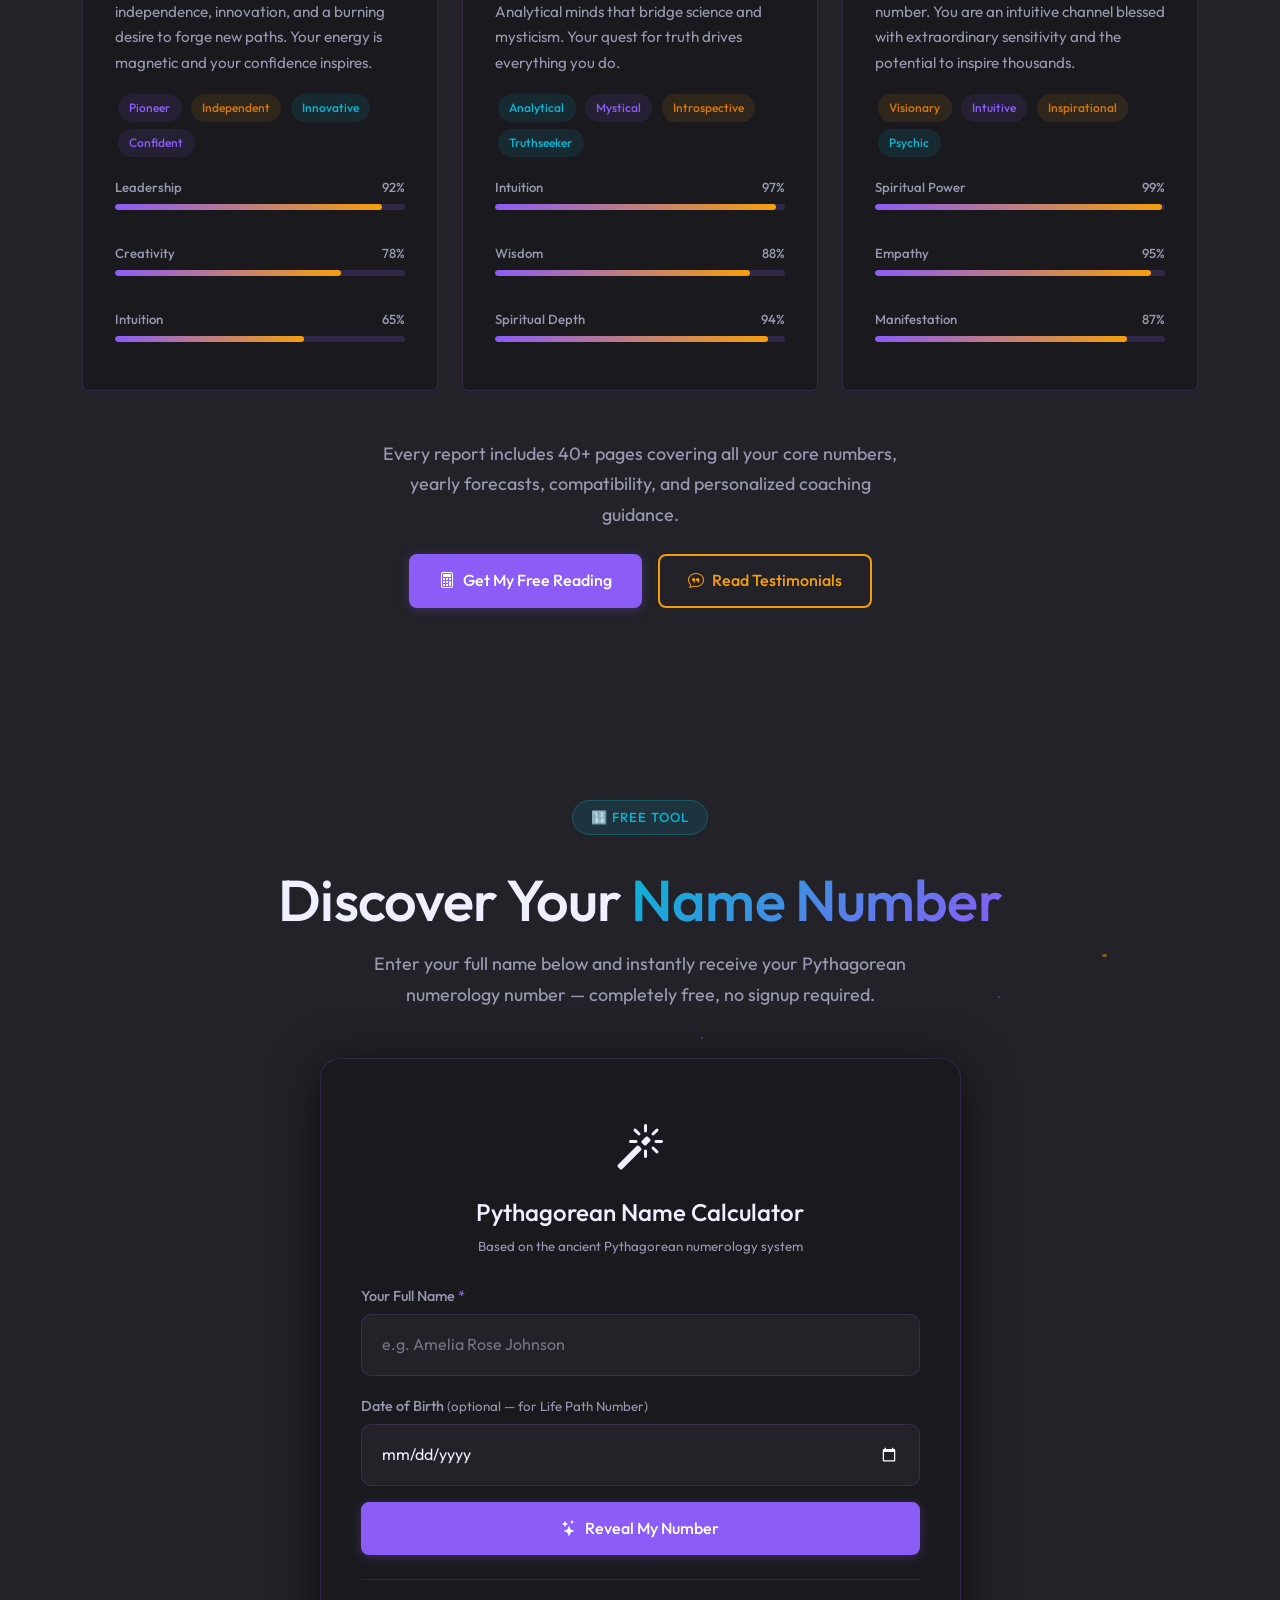
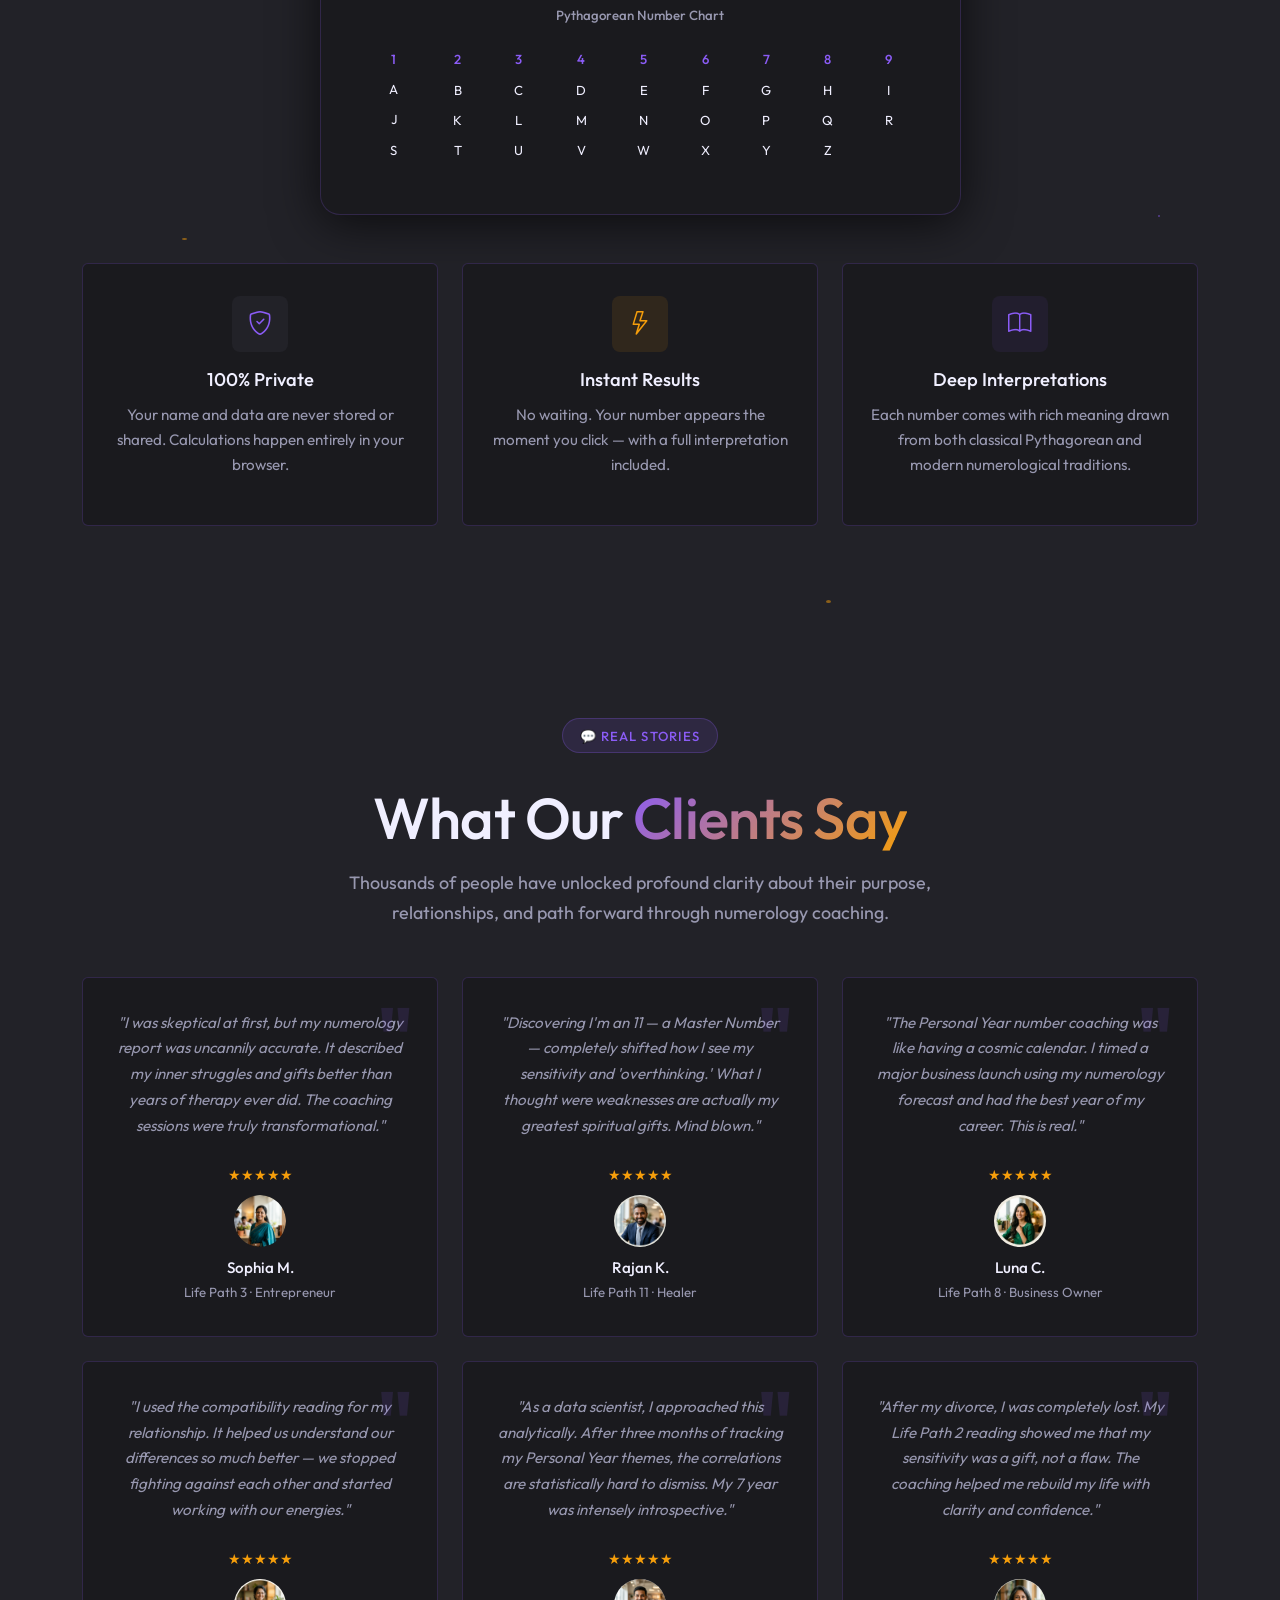
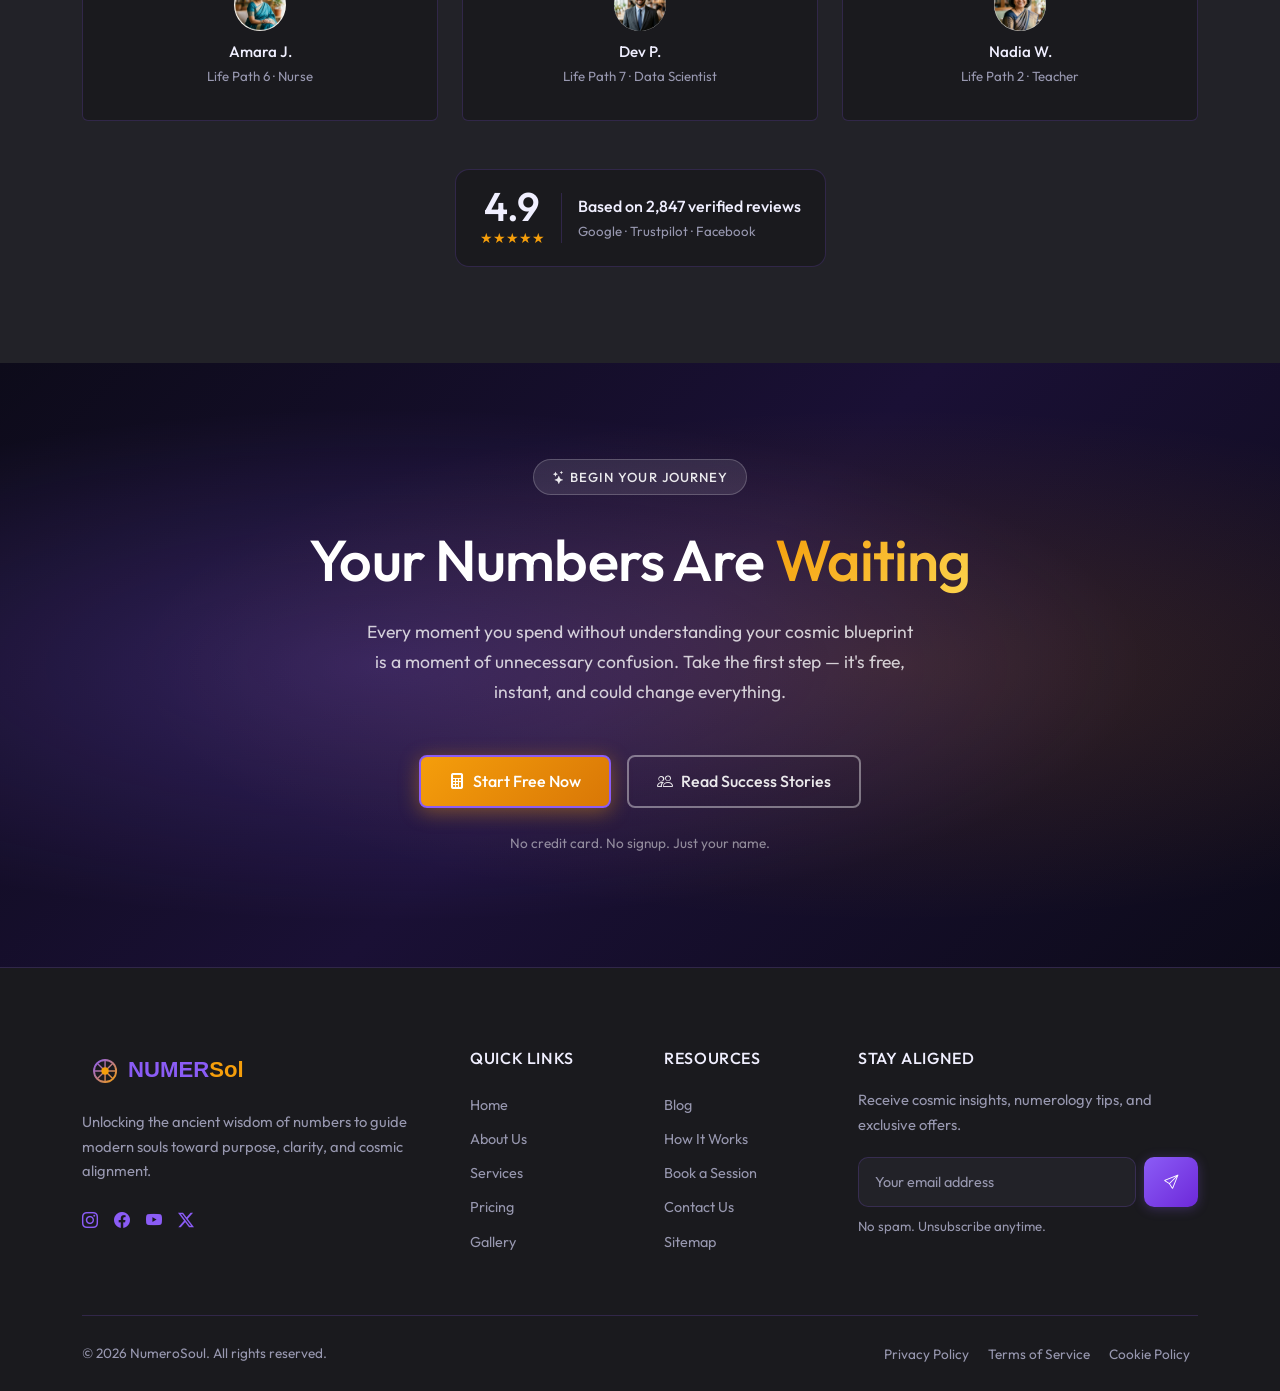
==== commit b1bbbf10: "intcorrections1" ====
--- a/index.html
+++ b/index.html
@@ -28,6 +28,8 @@
 
   <title>NumeroSoul — Numerology &amp; Life Path Coaching</title>
   <link rel="canonical" href="https://numerosoul.com/" />
+  <link rel="icon" type="image/svg+xml" href="assets/images/favicon.svg" />
+  <link rel="alternate icon" href="assets/images/favicon.ico" />
 
   <!-- Google Fonts: Outfit -->
   <link rel="preconnect" href="https://fonts.googleapis.com" />
@@ -84,7 +86,8 @@
 
       <!-- Logo -->
       <a href="index.html" class="navbar-brand p-0 me-4" aria-label="NumeroSoul Home">
-        <img src="assets/images/logo.svg" alt="NumeroSoul — Numerology and Life Path Coaching" width="180" height="50" fetchpriority="high" />
+        <img src="assets/images/logo.svg" alt="NumeroSoul — Numerology and Life Path Coaching" width="180" height="50"
+          fetchpriority="high" />
       </a>
 
       <!-- Desktop Navigation -->
@@ -96,26 +99,23 @@
         <li><a href="blog.html" class="nav-link-custom">Blog</a></li>
         <li><a href="gallery.html" class="nav-link-custom">Gallery</a></li>
         <li><a href="contact.html" class="nav-link-custom">Contact</a></li>
-        
+
       </ul>
 
       <!-- Right Controls -->
       <div class="d-flex align-items-center gap-2">
         <!-- Theme Toggle -->
-        <button class="nav-toggle-btn" data-theme-toggle aria-label="Toggle theme" id="themeToggleDesktop">🌙</button>
+        <button class="nav-toggle-btn" data-theme-toggle aria-label="Toggle theme" id="themeToggleDesktop"><i class="bi bi-moon-stars"></i></button>
         <!-- RTL Toggle -->
         <button class="nav-toggle-btn" data-rtl-toggle aria-label="Toggle RTL" id="rtlToggleDesktop">RTL</button>
         <!-- Login CTA -->
-        <a href="login.html" class="btn-primary-custom d-none d-lg-inline-flex" id="loginBtn" style="font-size:0.9rem;padding:0.55rem 1.25rem;">
+        <a href="login.html" class="btn-primary-custom d-none d-lg-inline-flex" id="loginBtn"
+          style="font-size:0.9rem;padding:0.55rem 1.25rem;">
           <i class="bi bi-box-arrow-in-right" aria-hidden="true"></i> Login
         </a>
         <!-- Mobile Hamburger -->
-        <button class="navbar-toggler-custom mobile-nav-toggle"
-                data-bs-toggle="offcanvas"
-                data-bs-target="#mobileMenu"
-                aria-controls="mobileMenu"
-                aria-label="Open navigation menu"
-                id="mobileMenuBtn">
+        <button class="navbar-toggler-custom mobile-nav-toggle" data-bs-toggle="offcanvas" data-bs-target="#mobileMenu"
+          aria-controls="mobileMenu" aria-label="Open navigation menu" id="mobileMenuBtn">
           <span></span><span></span><span></span>
         </button>
       </div>
@@ -123,26 +123,28 @@
   </nav>
 
   <!-- Mobile Offcanvas Menu -->
-  <div class="offcanvas offcanvas-start offcanvas-custom" tabindex="-1" id="mobileMenu" aria-labelledby="mobileMenuLabel">
+  <div class="offcanvas offcanvas-start offcanvas-custom" tabindex="-1" id="mobileMenu"
+    aria-labelledby="mobileMenuLabel">
     <div class="offcanvas-header border-bottom" style="border-color: var(--border) !important;">
-      <img src="assets/images/logo.svg" alt="NumeroSoul Logo" height="42" width="160" style="max-width:160px;object-fit:contain;" loading="lazy" />
+      <img src="assets/images/logo.svg" alt="NumeroSoul Logo" height="42" width="160"
+        style="max-width:160px;object-fit:contain;" loading="lazy" />
       <button type="button" class="btn-close" data-bs-dismiss="offcanvas" aria-label="Close menu"
-              style="filter: var(--bs-btn-close-white-filter, none); opacity: 0.7;"></button>
+        style="filter: var(--bs-btn-close-white-filter, none); opacity: 0.7;"></button>
     </div>
     <div class="offcanvas-body d-flex flex-column justify-content-between">
       <ul class="mb-0" role="list">
-        <li><a href="index.html" class="offcanvas-nav-link active" aria-current="page">🏠 Home</a></li>
-        <li><a href="home-2.html" class="offcanvas-nav-link">🏠 Home2</a></li>
-        <li><a href="about.html" class="offcanvas-nav-link">👥 About</a></li>
-        <li><a href="services.html" class="offcanvas-nav-link">✨ Services</a></li>
-        <li><a href="blog.html" class="offcanvas-nav-link">📰 Blog</a></li>
-        <li><a href="gallery.html" class="offcanvas-nav-link">🖼️ Gallery</a></li>
-        <li><a href="contact.html" class="offcanvas-nav-link">📬 Contact</a></li>
-        
+        <li><a href="index.html" class="offcanvas-nav-link active" aria-current="page">Home</a></li>
+        <li><a href="home-2.html" class="offcanvas-nav-link">Home2</a></li>
+        <li><a href="about.html" class="offcanvas-nav-link">About</a></li>
+        <li><a href="services.html" class="offcanvas-nav-link">Services</a></li>
+        <li><a href="blog.html" class="offcanvas-nav-link">Blog</a></li>
+        <li><a href="gallery.html" class="offcanvas-nav-link">Gallery</a></li>
+        <li><a href="contact.html" class="offcanvas-nav-link">Contact</a></li>
+
       </ul>
       <div class="d-flex flex-column gap-2 mt-4 pb-2">
         <div class="d-flex gap-2">
-          <button class="nav-toggle-btn flex-fill" data-theme-toggle id="themeToggleMobile">🌙</button>
+          <button class="nav-toggle-btn flex-fill" data-theme-toggle id="themeToggleMobile"><i class="bi bi-moon-stars"></i></button>
           <button class="nav-toggle-btn flex-fill" data-rtl-toggle id="rtlToggleMobile">RTL</button>
         </div>
         <a href="login.html" class="btn-primary-custom text-center justify-content-center">
@@ -183,7 +185,8 @@
 
             <!-- Center Mandala -->
             <div class="hero-mandala" role="img" aria-label="Numerology mandala" style="overflow: hidden; padding: 0;">
-              <img src="assets/images/hero_mandala.png" alt="Numerology Mandala" style="width: 100%; height: 100%; object-fit: cover; border-radius: 50%;">
+              <img src="assets/images/hero_mandala.png" alt="Numerology Mandala"
+                style="width: 100%; height: 100%; object-fit: cover; border-radius: 50%;">
             </div>
 
             <!-- Floating Badges -->
@@ -217,13 +220,15 @@
         <!-- Right: Text Content -->
         <div class="col-12 col-lg-7 text-center d-flex flex-column justify-content-center h-100">
           <div>
-            <div class="section-badge animate-up delay-1 mb-2" style="text-shadow: none;">✨ Ancient Wisdom · Modern Clarity</div>
+            <div class="section-badge animate-up delay-1 mb-2" style="text-shadow: none;"><i class="bi bi-stars"></i> Ancient Wisdom · Modern
+              Clarity</div>
             <h1 class="mt-2 mb-3 animate-up delay-2">
               Find Your<br />
               <span class="text-gradient" style="text-shadow: none;">Cosmic Blueprint</span>
             </h1>
             <p class="lead max-w-600 mx-auto mt-3 animate-up delay-3">
-              Numerology is the ancient science of numbers that reveals your soul's purpose, life challenges, and highest potential. Your name and birthdate hold a unique cosmic code — let us decode it.
+              Numerology is the ancient science of numbers that reveals your soul's purpose, life challenges, and
+              highest potential. Your name and birthdate hold a unique cosmic code — let us decode it.
             </p>
             <!-- CTAs -->
             <div class="d-flex gap-3 justify-content-center flex-wrap mt-4 animate-up delay-4">
@@ -446,7 +451,7 @@
                 <span class="report-trait-tag cyan">Innovative</span>
                 <span class="report-trait-tag">Confident</span>
               </div>
-              <div class="report-meter">
+              <div class="report-meter mt-auto">
                 <div class="report-meter-label"><span>Leadership</span><span>92%</span></div>
                 <div class="report-meter-bar">
                   <div class="report-meter-fill" data-width="92%"></div>
@@ -488,7 +493,7 @@
                 <span class="report-trait-tag gold">Introspective</span>
                 <span class="report-trait-tag cyan">Truthseeker</span>
               </div>
-              <div class="report-meter">
+              <div class="report-meter mt-auto">
                 <div class="report-meter-label"><span>Intuition</span><span>97%</span></div>
                 <div class="report-meter-bar">
                   <div class="report-meter-fill" data-width="97%"></div>
@@ -531,7 +536,7 @@
                 <span class="report-trait-tag gold">Inspirational</span>
                 <span class="report-trait-tag cyan">Psychic</span>
               </div>
-              <div class="report-meter">
+              <div class="report-meter mt-auto">
                 <div class="report-meter-label"><span>Spiritual Power</span><span>99%</span></div>
                 <div class="report-meter-bar">
                   <div class="report-meter-fill" data-width="99%"></div>
@@ -561,12 +566,14 @@
           Every report includes 40+ pages covering all your core numbers, yearly forecasts, compatibility, and
           personalized coaching guidance.
         </p>
-        <a href="#calculator" class="btn-primary-custom me-3">
-          <i class="bi bi-calculator"></i> Get My Free Reading
-        </a>
-        <a href="#testimonials" class="btn-secondary-custom">
-          <i class="bi bi-chat-quote"></i> Read Testimonials
-        </a>
+        <div class="d-flex flex-wrap justify-content-center gap-3">
+          <a href="#calculator" class="btn-primary-custom">
+            <i class="bi bi-calculator"></i> Get My Free Reading
+          </a>
+          <a href="#testimonials" class="btn-secondary-custom">
+            <i class="bi bi-chat-quote"></i> Read Testimonials
+          </a>
+        </div>
       </div>
     </div>
   </section>
@@ -595,7 +602,7 @@
 
             <!-- Calculator Header -->
             <div class="text-center mb-4">
-              <div style="font-size:3rem;margin-bottom:0.5rem;">🔮</div>
+              <div style="font-size:3rem;margin-bottom:0.5rem;"><i class="bi bi-magic"></i></div>
               <h3 style="font-size:1.5rem;font-weight:520;color:var(--text);">Pythagorean Name Calculator</h3>
               <p class="caption">Based on the ancient Pythagorean numerology system</p>
             </div>
@@ -624,7 +631,7 @@
                     style="font-size:0.9rem;font-weight:500;color:var(--text-muted);margin-bottom:0.4rem;">
                     Date of Birth <span class="caption">(optional — for Life Path Number)</span>
                   </label>
-                  <input type="date" id="calcDob" class="calc-input" style="color-scheme: dark;" max="2024-12-31"
+                  <input type="date" id="calcDob" class="calc-input" max="2024-12-31"
                     min="1900-01-01" />
                 </div>
 
@@ -638,7 +645,7 @@
             <!-- Result Display -->
             <div id="calcResult" class="calc-result-display" role="region" aria-live="polite"
               aria-label="Calculation result">
-              <div id="resultEmoji" style="font-size:3rem;margin-bottom:0.5rem;">✨</div>
+              <div id="resultEmoji" style="font-size:3rem;margin-bottom:0.5rem;"><i class="bi bi-stars"></i></div>
               <div class="calc-result-number" id="resultNumber">7</div>
               <div class="calc-result-title" id="resultTitle">The Seeker</div>
               <p class="calc-result-desc" id="resultDesc">Your description will appear here.</p>
@@ -648,7 +655,7 @@
               <div id="calcLeadSection"
                 style="display:none;margin-top:1.5rem;padding-top:1.5rem;border-top:1px solid var(--border);">
                 <p class="mb-2" style="font-size:0.95rem;font-weight:500;color:var(--text);">
-                  📬 Get your full 40-page personalized report — free!
+                  <i class="bi bi-envelope-paper"></i> Get your full 40-page personalized report — free!
                 </p>
                 <form id="leadForm" novalidate>
                   <div class="calc-lead-capture">
@@ -659,7 +666,7 @@
                     </button>
                   </div>
                   <p class="caption text-center mt-2" style="opacity:0.7;">
-                    🔒 We respect your privacy. No spam, ever.
+                    <i class="bi bi-lock-fill"></i> We respect your privacy. No spam, ever.
                   </p>
                 </form>
               </div>
@@ -778,8 +785,8 @@
 
         <div class="col-md-6 col-lg-4 reveal">
           <div class="testimonial-card d-flex flex-column h-100 text-center">
-            <p
-              style="font-size:0.95rem;color:var(--text-muted);font-style:italic;line-height:1.7;margin-bottom:1.5rem;" class="flex-grow-1">
+            <p style="font-size:0.95rem;color:var(--text-muted);font-style:italic;line-height:1.7;margin-bottom:1.5rem;"
+              class="flex-grow-1">
               "I was skeptical at first, but my numerology report was uncannily accurate. It described my inner
               struggles and gifts better than years of therapy ever did. The coaching sessions were truly
               transformational."
@@ -787,7 +794,8 @@
             <div class="mt-auto d-flex flex-column align-items-center gap-2">
               <div class="star-rating">★★★★★</div>
               <div class="testimonial-avatar" style="overflow:hidden; padding:0;">
-                <img src="assets/images/testimonials/p1.png" alt="Sophia M." style="width:100%; height:100%; object-fit:cover;">
+                <img src="assets/images/testimonials/p1.png" alt="Sophia M."
+                  style="width:100%; height:100%; object-fit:cover;">
               </div>
               <div>
                 <div style="font-weight:510;font-size:0.95rem;color:var(--text);">Sophia M.</div>
@@ -799,15 +807,16 @@
 
         <div class="col-md-6 col-lg-4 reveal delay-1">
           <div class="testimonial-card d-flex flex-column h-100 text-center">
-            <p
-              style="font-size:0.95rem;color:var(--text-muted);font-style:italic;line-height:1.7;margin-bottom:1.5rem;" class="flex-grow-1">
+            <p style="font-size:0.95rem;color:var(--text-muted);font-style:italic;line-height:1.7;margin-bottom:1.5rem;"
+              class="flex-grow-1">
               "Discovering I'm an 11 — a Master Number — completely shifted how I see my sensitivity and 'overthinking.'
               What I thought were weaknesses are actually my greatest spiritual gifts. Mind blown."
             </p>
             <div class="mt-auto d-flex flex-column align-items-center gap-2">
               <div class="star-rating">★★★★★</div>
               <div class="testimonial-avatar" style="overflow:hidden; padding:0;">
-                <img src="assets/images/testimonials/p2.png" alt="Rajan K." style="width:100%; height:100%; object-fit:cover;">
+                <img src="assets/images/testimonials/p2.png" alt="Rajan K."
+                  style="width:100%; height:100%; object-fit:cover;">
               </div>
               <div>
                 <div style="font-weight:510;font-size:0.95rem;color:var(--text);">Rajan K.</div>
@@ -819,15 +828,16 @@
 
         <div class="col-md-6 col-lg-4 reveal delay-2">
           <div class="testimonial-card d-flex flex-column h-100 text-center">
-            <p
-              style="font-size:0.95rem;color:var(--text-muted);font-style:italic;line-height:1.7;margin-bottom:1.5rem;" class="flex-grow-1">
+            <p style="font-size:0.95rem;color:var(--text-muted);font-style:italic;line-height:1.7;margin-bottom:1.5rem;"
+              class="flex-grow-1">
               "The Personal Year number coaching was like having a cosmic calendar. I timed a major business launch
               using my numerology forecast and had the best year of my career. This is real."
             </p>
             <div class="mt-auto d-flex flex-column align-items-center gap-2">
               <div class="star-rating">★★★★★</div>
               <div class="testimonial-avatar" style="overflow:hidden; padding:0;">
-                <img src="assets/images/testimonials/p3.png" alt="Luna C." style="width:100%; height:100%; object-fit:cover;">
+                <img src="assets/images/testimonials/p3.png" alt="Luna C."
+                  style="width:100%; height:100%; object-fit:cover;">
               </div>
               <div>
                 <div style="font-weight:510;font-size:0.95rem;color:var(--text);">Luna C.</div>
@@ -839,15 +849,16 @@
 
         <div class="col-md-6 col-lg-4 reveal delay-3">
           <div class="testimonial-card d-flex flex-column h-100 text-center">
-            <p
-              style="font-size:0.95rem;color:var(--text-muted);font-style:italic;line-height:1.7;margin-bottom:1.5rem;" class="flex-grow-1">
+            <p style="font-size:0.95rem;color:var(--text-muted);font-style:italic;line-height:1.7;margin-bottom:1.5rem;"
+              class="flex-grow-1">
               "I used the compatibility reading for my relationship. It helped us understand our differences so much
               better — we stopped fighting against each other and started working with our energies."
             </p>
             <div class="mt-auto d-flex flex-column align-items-center gap-2">
               <div class="star-rating">★★★★★</div>
               <div class="testimonial-avatar" style="overflow:hidden; padding:0;">
-                <img src="assets/images/testimonials/p4.png" alt="Amara J." style="width:100%; height:100%; object-fit:cover;">
+                <img src="assets/images/testimonials/p4.png" alt="Amara J."
+                  style="width:100%; height:100%; object-fit:cover;">
               </div>
               <div>
                 <div style="font-weight:510;font-size:0.95rem;color:var(--text);">Amara J.</div>
@@ -859,15 +870,16 @@
 
         <div class="col-md-6 col-lg-4 reveal delay-4">
           <div class="testimonial-card d-flex flex-column h-100 text-center">
-            <p
-              style="font-size:0.95rem;color:var(--text-muted);font-style:italic;line-height:1.7;margin-bottom:1.5rem;" class="flex-grow-1">
+            <p style="font-size:0.95rem;color:var(--text-muted);font-style:italic;line-height:1.7;margin-bottom:1.5rem;"
+              class="flex-grow-1">
               "As a data scientist, I approached this analytically. After three months of tracking my Personal Year
               themes, the correlations are statistically hard to dismiss. My 7 year was intensely introspective."
             </p>
             <div class="mt-auto d-flex flex-column align-items-center gap-2">
               <div class="star-rating">★★★★★</div>
               <div class="testimonial-avatar" style="overflow:hidden; padding:0;">
-                <img src="assets/images/testimonials/p5.png" alt="Dev P." style="width:100%; height:100%; object-fit:cover;">
+                <img src="assets/images/testimonials/p5.png" alt="Dev P."
+                  style="width:100%; height:100%; object-fit:cover;">
               </div>
               <div>
                 <div style="font-weight:510;font-size:0.95rem;color:var(--text);">Dev P.</div>
@@ -879,15 +891,16 @@
 
         <div class="col-md-6 col-lg-4 reveal delay-5">
           <div class="testimonial-card d-flex flex-column h-100 text-center">
-            <p
-              style="font-size:0.95rem;color:var(--text-muted);font-style:italic;line-height:1.7;margin-bottom:1.5rem;" class="flex-grow-1">
+            <p style="font-size:0.95rem;color:var(--text-muted);font-style:italic;line-height:1.7;margin-bottom:1.5rem;"
+              class="flex-grow-1">
               "After my divorce, I was completely lost. My Life Path 2 reading showed me that my sensitivity was a gift,
               not a flaw. The coaching helped me rebuild my life with clarity and confidence."
             </p>
             <div class="mt-auto d-flex flex-column align-items-center gap-2">
               <div class="star-rating">★★★★★</div>
               <div class="testimonial-avatar" style="overflow:hidden; padding:0;">
-                <img src="assets/images/testimonials/p6.png" alt="Nadia W." style="width:100%; height:100%; object-fit:cover;">
+                <img src="assets/images/testimonials/p6.png" alt="Nadia W."
+                  style="width:100%; height:100%; object-fit:cover;">
               </div>
               <div>
                 <div style="font-weight:510;font-size:0.95rem;color:var(--text);">Nadia W.</div>
@@ -927,7 +940,7 @@
         <div class="col-lg-8 text-center">
           <div class="section-badge"
             style="background:rgba(255,255,255,0.1);color:rgba(255,255,255,0.9);border-color:rgba(255,255,255,0.2);">
-            ✨ Begin Your Journey
+            <i class="bi bi-stars"></i> Begin Your Journey
           </div>
           <h2 class="mt-3 mb-4 reveal" style="color:#fff;">
             Your Numbers Are
@@ -964,94 +977,74 @@
        ============================================================ -->
   <footer id="footer" role="contentinfo">
     <div class="container">
-      <div class="row g-5">
+      <div class="row g-4 g-lg-5 footer-top">
 
         <!-- Brand Column -->
         <div class="col-lg-4">
-          <div class="footer-logo">
-            <img src="assets/images/logo.png" alt="NumeroSoul Logo" width="180" height="46" />
+          <div class="footer-logo mb-3">
+            <img src="assets/images/logo.svg" alt="NumeroSoul Logo" width="180" height="50" fetchpriority="high" />
           </div>
           <p class="footer-brief">
             Unlocking the ancient wisdom of numbers to guide modern souls toward purpose, clarity, and cosmic alignment.
-            Your blueprint exists — let us reveal it.
           </p>
-          <!-- Social Icons -->
-          <div class="d-flex gap-2 flex-wrap">
-            <a href="https://instagram.com/numerosoul" target="_blank" rel="noopener noreferrer" class="social-icon"
-              aria-label="Instagram">
-              <i class="bi bi-instagram"></i>
+          <div class="d-flex gap-3 mt-4 social-icons-row">
+            <a href="https://instagram.com/numerosoul" class="footer-social-link" aria-label="Instagram" target="_blank"
+              rel="noopener">
+              <i class="bi bi-instagram" aria-hidden="true"></i>
             </a>
-            <a href="https://facebook.com/numerosoul" target="_blank" rel="noopener noreferrer" class="social-icon"
-              aria-label="Facebook">
-              <i class="bi bi-facebook"></i>
+            <a href="https://facebook.com/numerosoul" class="footer-social-link" aria-label="Facebook" target="_blank"
+              rel="noopener">
+              <i class="bi bi-facebook" aria-hidden="true"></i>
             </a>
-            <a href="https://youtube.com/numerosoul" target="_blank" rel="noopener noreferrer" class="social-icon"
-              aria-label="YouTube">
-              <i class="bi bi-youtube"></i>
+            <a href="https://youtube.com/numerosoul" class="footer-social-link" aria-label="YouTube" target="_blank"
+              rel="noopener">
+              <i class="bi bi-youtube" aria-hidden="true"></i>
             </a>
-            <a href="https://twitter.com/numerosoul" target="_blank" rel="noopener noreferrer" class="social-icon"
-              aria-label="Twitter / X">
-              <i class="bi bi-twitter-x"></i>
-            </a>
-            <a href="https://pinterest.com/numerosoul" target="_blank" rel="noopener noreferrer" class="social-icon"
-              aria-label="Pinterest">
-              <i class="bi bi-pinterest"></i>
+            <a href="https://twitter.com/numerosoul" class="footer-social-link" aria-label="Twitter / X" target="_blank"
+              rel="noopener">
+              <i class="bi bi-twitter-x" aria-hidden="true"></i>
             </a>
           </div>
         </div>
 
         <!-- Quick Links -->
         <div class="col-sm-6 col-lg-2">
-          <h5 class="footer-heading">Quick Links</h5>
-          <ul>
-            <li><a href="#hero" class="footer-link">Home</a></li>
-            <li><a href="#principles" class="footer-link">Numerology 101</a></li>
-            <li><a href="#reports" class="footer-link">Sample Reports</a></li>
-            <li><a href="#calculator" class="footer-link">Free Calculator</a></li>
-            <li><a href="#testimonials" class="footer-link">Testimonials</a></li>
-            <li><a href="#cta" class="footer-link">Get Started</a></li>
+          <h3 class="footer-heading">Quick Links</h3>
+          <ul class="footer-links">
+            <li><a href="index.html" class="footer-link">Home</a></li>
+            <li><a href="about.html" class="footer-link">About Us</a></li>
+            <li><a href="services.html" class="footer-link">Services</a></li>
+            <li><a href="blog.html" class="footer-link">Pricing</a></li>
+            <li><a href="gallery.html" class="footer-link">Gallery</a></li>
           </ul>
         </div>
 
         <!-- Resources -->
         <div class="col-sm-6 col-lg-2">
-          <h5 class="footer-heading">Resources</h5>
-          <ul>
-            <li><a href="#" class="footer-link">Life Path Numbers</a></li>
-            <li><a href="#" class="footer-link">Master Numbers Guide</a></li>
-            <li><a href="#" class="footer-link">Compatibility Chart</a></li>
-            <li><a href="#" class="footer-link">Personal Year Guide</a></li>
-            <li><a href="#" class="footer-link">Numerology Blog</a></li>
-            <li><a href="#" class="footer-link">FAQs</a></li>
+          <h3 class="footer-heading">Resources</h3>
+          <ul class="footer-links">
+            <li><a href="blog.html" class="footer-link">Blog</a></li>
+            <li><a href="home-2.html" class="footer-link">How It Works</a></li>
+            <li><a href="contact.html" class="footer-link">Book a Session</a></li>
+            <li><a href="contact.html" class="footer-link">Contact Us</a></li>
+            <li><a href="404.html" class="footer-link">Sitemap</a></li>
           </ul>
         </div>
 
         <!-- Newsletter -->
         <div class="col-lg-4">
-          <h5 class="footer-heading">Cosmic Weekly Insights</h5>
-          <p style="font-size:0.9rem;color:var(--text-muted);margin-bottom:1.25rem;">
-            Receive weekly numerology forecasts, life path tips, and exclusive offers delivered to your inbox.
-          </p>
-          <form id="newsletterForm" novalidate>
-            <div class="newsletter-form">
-              <input type="email" class="newsletter-input" placeholder="Your email address" required
-                aria-label="Email for newsletter" />
-              <button type="submit" class="newsletter-btn">Subscribe</button>
-            </div>
+          <h3 class="footer-heading">Stay Aligned</h3>
+          <p class="footer-brief">Receive cosmic insights, numerology tips, and exclusive offers.</p>
+          <!-- Mailchimp / ConvertKit placeholder -->
+          <!-- ACTION: Replace with Mailchimp embed or ConvertKit form URL -->
+          <form class="newsletter-form" id="footerNewsletter" novalidate aria-label="Newsletter signup">
+            <input type="email" class="newsletter-input" placeholder="Your email address" aria-label="Email address"
+              required autocomplete="email" />
+            <button type="submit" class="btn-primary-custom newsletter-btn" aria-label="Subscribe to newsletter">
+              <i class="bi bi-send" aria-hidden="true"></i>
+            </button>
           </form>
-          <p class="caption mt-2" style="opacity:0.65;">🔒 No spam. Unsubscribe anytime.</p>
-
-          <!-- Contact info -->
-          <div class="mt-4 d-flex flex-column gap-2">
-            <div class="d-flex align-items-center gap-2" style="font-size:0.88rem;color:var(--text-muted);">
-              <i class="bi bi-envelope" style="color:var(--primary);"></i>
-              hello@numerosoul.com
-            </div>
-            <div class="d-flex align-items-center gap-2" style="font-size:0.88rem;color:var(--text-muted);">
-              <i class="bi bi-clock" style="color:var(--primary);"></i>
-              Mon–Fri, 9 AM – 6 PM IST
-            </div>
-          </div>
+          <p class="caption mt-2">No spam. Unsubscribe anytime.</p>
         </div>
 
       </div>
@@ -1071,7 +1064,7 @@
 
     <!-- Back to Top Button -->
     <button id="backToTop" aria-label="Back to top">
-      <i class="bi bi-chevron-up"></i>
+      <i class="bi bi-chevron-up" aria-hidden="true"></i>
     </button>
   </footer>
 
--- a/assets/css/style.css
+++ b/assets/css/style.css
@@ -9,83 +9,97 @@
 
 /* ---------- 1. CSS Custom Properties (Design Tokens) ---------- */
 :root {
+  color-scheme: light;
   /* ─── 2 Main Brand Colors ─── */
-  --primary:          #8B5CF6;   /* Violet — primary actions, headings */
-  --primary-dark:     #6D28D9;
-  --primary-light:    #A78BFA;
-  --secondary:        #F59E0B;   /* Amber-Gold — secondary actions, accents */
-  --secondary-dark:   #D97706;
-  --secondary-light:  #FCD34D;
-  
+  --primary: #8B5CF6;
+  /* Violet — primary actions, headings */
+  --primary-dark: #6D28D9;
+  --primary-light: #A78BFA;
+  --secondary: #F59E0B;
+  /* Amber-Gold — secondary actions, accents */
+  --secondary-dark: #D97706;
+  --secondary-light: #FCD34D;
+
   /* Missing variables used in HTML and CSS gradients */
-  --gold:             #F59E0B;
-  --gold-dark:        #D97706;
-  --cyan:             #06B6D4;
+  --gold: #F59E0B;
+  --gold-dark: #D97706;
+  --cyan: #06B6D4;
 
   /* ─── Status Colors ONLY (not for branding) ─── */
-  --success:          #10B981;
-  --warning:          #F59E0B;   /* reuses secondary intentionally */
-  --error:            #EF4444;
+  --success: #10B981;
+  --warning: #F59E0B;
+  /* reuses secondary intentionally */
+  --error: #EF4444;
 
   /* ─── Light Mode Backgrounds (white / near-white) ─── */
-  --bg:               #FFFFFF;
-  --bg-card:          #FFFFFF;
-  --bg-alt:           #F5F5F7;   /* light-grey, Apple-style */
-  --surface:          #FAFAFA;
-  --border:           rgba(139,92,246,0.15);
-  --text:             #111111;
-  --text-muted:       #555568;
-  --text-inverse:     #FFFFFF;
-  --shadow:           0 2px 16px rgba(0,0,0,0.08);
-  --shadow-lg:        0 8px 40px rgba(0,0,0,0.12);
-  --glass:            rgba(255,255,255,0.85);
-  --glass-border:     rgba(139,92,246,0.18);
+  --bg: #FFFFFF;
+  --bg-card: #FFFFFF;
+  --bg-alt: #F5F5F7;
+  /* light-grey, Apple-style */
+  --surface: #FAFAFA;
+  --border: rgba(139, 92, 246, 0.15);
+  --text: #111111;
+  --text-muted: #555568;
+  --text-inverse: #FFFFFF;
+  --shadow: 0 2px 16px rgba(0, 0, 0, 0.08);
+  --shadow-lg: 0 8px 40px rgba(0, 0, 0, 0.12);
+  --glass: rgba(255, 255, 255, 0.85);
+  --glass-border: rgba(139, 92, 246, 0.18);
 
   /* ─── Structural ─── */
-  --nav-height:    72px;
-  --radius-card:   6px;          /* SPEC: 5–7px */
-  --radius-btn:    8px;
-  --transition:    0.28s cubic-bezier(0.4,0,0.2,1);
-  --font:          'Outfit', sans-serif;
+  --nav-height: 72px;
+  --radius-card: 6px;
+  /* SPEC: 5–7px */
+  --radius-btn: 8px;
+  --transition: 0.28s cubic-bezier(0.4, 0, 0.2, 1);
+  --font: 'Outfit', sans-serif;
 }
 
 /* ─── Dark Mode Backgrounds (near-black / dark-grey) ─── */
 [data-theme="dark"] {
-  --bg:               #0F0F11;   /* near-black */
-  --bg-card:          #1A1A1E;   /* dark-grey card */
-  --bg-alt:           #222228;   /* dark-grey alt */
-  --surface:          #2A2A30;
-  --border:           rgba(139,92,246,0.20);
-  --text:             #F0EFFF;
-  --text-muted:       #9898B0;
-  --text-inverse:     #0F0F11;
-  --shadow:           0 4px 24px rgba(0,0,0,0.50);
-  --shadow-lg:        0 8px 48px rgba(0,0,0,0.65);
-  --glass:            rgba(26,26,30,0.88);
-  --glass-border:     rgba(139,92,246,0.22);
+  color-scheme: dark;
+  --bg: #0F0F11;
+  /* near-black */
+  --bg-card: #1A1A1E;
+  /* dark-grey card */
+  --bg-alt: #222228;
+  /* dark-grey alt */
+  --surface: #2A2A30;
+  --border: rgba(139, 92, 246, 0.20);
+  --text: #F0EFFF;
+  --text-muted: #9898B0;
+  --text-inverse: #0F0F11;
+  --shadow: 0 4px 24px rgba(0, 0, 0, 0.50);
+  --shadow-lg: 0 8px 48px rgba(0, 0, 0, 0.65);
+  --glass: rgba(26, 26, 30, 0.88);
+  --glass-border: rgba(139, 92, 246, 0.22);
 }
 
 /* ─── Auto Dark/Light from OS preference (before JS loads) ─── */
 @media (prefers-color-scheme: dark) {
   :root:not([data-theme="light"]) {
-    --bg:            #0F0F11;
-    --bg-card:       #1A1A1E;
-    --bg-alt:        #222228;
-    --surface:       #2A2A30;
-    --border:        rgba(139,92,246,0.20);
-    --text:          #F0EFFF;
-    --text-muted:    #9898B0;
-    --text-inverse:  #0F0F11;
-    --shadow:        0 4px 24px rgba(0,0,0,0.50);
-    --shadow-lg:     0 8px 48px rgba(0,0,0,0.65);
-    --glass:         rgba(26,26,30,0.88);
-    --glass-border:  rgba(139,92,246,0.22);
+    color-scheme: dark;
+    --bg: #0F0F11;
+    --bg-card: #1A1A1E;
+    --bg-alt: #222228;
+    --surface: #2A2A30;
+    --border: rgba(139, 92, 246, 0.20);
+    --text: #F0EFFF;
+    --text-muted: #9898B0;
+    --text-inverse: #0F0F11;
+    --shadow: 0 4px 24px rgba(0, 0, 0, 0.50);
+    --shadow-lg: 0 8px 48px rgba(0, 0, 0, 0.65);
+    --glass: rgba(26, 26, 30, 0.88);
+    --glass-border: rgba(139, 92, 246, 0.22);
   }
 }
 
 /* ─── Reduced Motion: honour user preference ─── */
 @media (prefers-reduced-motion: reduce) {
-  *, *::before, *::after {
+
+  *,
+  *::before,
+  *::after {
     animation-duration: 0.01ms !important;
     animation-iteration-count: 1 !important;
     transition-duration: 0.01ms !important;
@@ -93,7 +107,13 @@
 }
 
 /* ---------- 2. Reset & Base ---------- */
-*, *::before, *::after { box-sizing: border-box; margin: 0; padding: 0; }
+*,
+*::before,
+*::after {
+  box-sizing: border-box;
+  margin: 0;
+  padding: 0;
+}
 
 html {
   scroll-behavior: smooth;
@@ -111,59 +131,100 @@
   overflow-x: hidden;
 }
 
-img { max-width: 100%; height: auto; display: block; }
-a { color: var(--primary); text-decoration: none; transition: color var(--transition); }
-a:hover { color: var(--gold); }
-ul { list-style: none; padding: 0; margin: 0; }
+img {
+  max-width: 100%;
+  height: auto;
+  display: block;
+}
+
+a {
+  color: var(--primary);
+  text-decoration: none;
+  transition: color var(--transition);
+}
+
+a:hover {
+  color: var(--gold);
+}
+
+ul {
+  list-style: none;
+  padding: 0;
+  margin: 0;
+}
 
 /* ---------- 3. Typography ---------- */
 h1 {
-  font-weight: 580;                           /* SPEC: max 580 */
-  font-size: clamp(4.5rem, 7vw, 6rem);        /* SPEC: 4.5rem – 6rem */
+  font-weight: 580;
+  /* SPEC: max 580 */
+  font-size: clamp(4.5rem, 7vw, 6rem);
+  /* SPEC: 4.5rem – 6rem */
   line-height: 1.08;
   letter-spacing: -0.02em;
 }
+
 h2 {
-  font-weight: 540;                           /* SPEC: max 540 */
-  font-size: clamp(3rem, 4.5vw, 4.5rem);     /* SPEC: 3rem – 4.5rem */
+  font-weight: 540;
+  /* SPEC: max 540 */
+  font-size: clamp(3rem, 4.5vw, 4.5rem);
+  /* SPEC: 3rem – 4.5rem */
   line-height: 1.15;
   letter-spacing: -0.015em;
 }
+
 h3 {
-  font-weight: 520;                           /* SPEC: max 520 */
-  font-size: clamp(2rem, 3vw, 3rem);          /* SPEC: 2rem – 3rem */
+  font-weight: 520;
+  /* SPEC: max 520 */
+  font-size: clamp(2rem, 3vw, 3rem);
+  /* SPEC: 2rem – 3rem */
   line-height: 1.25;
 }
-h4, h5, h6 {
+
+h4,
+h5,
+h6 {
   font-weight: 500;
   font-size: clamp(1.1rem, 2vw, 1.6rem);
 }
+
 p {
-  font-weight: 400;                           /* SPEC: 400–430 */
-  font-size: clamp(0.9rem, 1.1vw, 1.2rem);   /* SPEC: 0.9rem – 1.2rem */
+  font-weight: 400;
+  /* SPEC: 400–430 */
+  font-size: clamp(0.9rem, 1.1vw, 1.2rem);
+  /* SPEC: 0.9rem – 1.2rem */
   color: var(--text-muted);
 }
+
 .lead {
   font-weight: 430;
   font-size: clamp(1rem, 1.4vw, 1.25rem);
   color: var(--text-muted);
 }
+
 .caption {
   font-weight: 400;
   font-size: 0.83rem;
   color: var(--text-muted);
 }
+
 .text-gradient {
   background: linear-gradient(135deg, var(--primary), var(--gold));
   -webkit-background-clip: text;
   -webkit-text-fill-color: transparent;
   background-clip: text;
 }
+
 .text-gradient-cyan {
   background: linear-gradient(135deg, var(--cyan), var(--primary));
   -webkit-background-clip: text;
   -webkit-text-fill-color: transparent;
   background-clip: text;
+}
+
+/* ---------- 5. Global Table Overrides ---------- */
+.table {
+  --bs-table-bg: transparent;
+  --bs-table-color: var(--text);
 }
 
 /* ---------- 4. Buttons ---------- */
@@ -179,33 +240,39 @@
   border: 2px solid var(--primary);
   border-radius: var(--radius-btn);
   font-family: var(--font);
-  font-weight: 510;             /* SPEC: 500–520 */
-  font-size: 1rem;              /* SPEC: 0.9–1.2rem */
+  font-weight: 510;
+  /* SPEC: 500–520 */
+  font-size: 1rem;
+  /* SPEC: 0.9–1.2rem */
   cursor: pointer;
   transition: all var(--transition);
-  box-shadow: 0 2px 12px rgba(139,92,246,0.28);
+  box-shadow: 0 2px 12px rgba(139, 92, 246, 0.28);
   text-decoration: none;
   position: relative;
   overflow: hidden;
 }
+
 .btn-primary-custom::after {
   content: '';
   position: absolute;
   inset: 0;
-  background: rgba(255,255,255,0);
+  background: rgba(255, 255, 255, 0);
   transition: background var(--transition);
 }
+
 .btn-primary-custom:hover {
   background: var(--primary-dark);
   border-color: var(--primary-dark);
   transform: translateY(-2px);
-  box-shadow: 0 6px 24px rgba(139,92,246,0.42);
+  box-shadow: 0 6px 24px rgba(139, 92, 246, 0.42);
   color: #fff !important;
 }
+
 .btn-primary-custom:focus-visible {
   outline: 3px solid var(--primary);
   outline-offset: 3px;
 }
+
 .btn-primary-custom:active {
   transform: translateY(0);
   box-shadow: none;
@@ -222,23 +289,30 @@
   border: 2px solid var(--secondary);
   border-radius: var(--radius-btn);
   font-family: var(--font);
-  font-weight: 510;             /* SPEC: 500–520 */
-  font-size: 1rem;              /* SPEC: 0.9–1.2rem */
+  font-weight: 510;
+  /* SPEC: 500–520 */
+  font-size: 1rem;
+  /* SPEC: 0.9–1.2rem */
   cursor: pointer;
   transition: all var(--transition);
   text-decoration: none;
 }
+
 .btn-secondary-custom:hover {
   background: var(--secondary);
   color: #111 !important;
   transform: translateY(-2px);
-  box-shadow: 0 6px 24px rgba(245,158,11,0.35);
-}
+  box-shadow: 0 6px 24px rgba(245, 158, 11, 0.35);
+}
+
 .btn-secondary-custom:focus-visible {
   outline: 3px solid var(--secondary);
   outline-offset: 3px;
 }
-.btn-secondary-custom:active { transform: translateY(0); }
+
+.btn-secondary-custom:active {
+  transform: translateY(0);
+}
 
 .btn-outline-primary-custom {
   display: inline-flex;
@@ -257,26 +331,33 @@
   transition: all var(--transition);
   text-decoration: none;
 }
+
 .btn-outline-primary-custom:hover {
   background: var(--primary);
   color: #fff !important;
-  box-shadow: 0 4px 16px rgba(139,92,246,0.30);
-}
+  box-shadow: 0 4px 16px rgba(139, 92, 246, 0.30);
+}
+
 .btn-outline-primary-custom:focus-visible {
   outline: 3px solid var(--primary);
   outline-offset: 3px;
 }
 
 /* ---------- 5. Section Wrapper ---------- */
-.section-pad { padding: 6rem 0; }
-.section-pad-sm { padding: 4rem 0; }
+.section-pad {
+  padding: 6rem 0;
+}
+
+.section-pad-sm {
+  padding: 4rem 0;
+}
 
 .section-badge {
   display: inline-block;
   padding: 0.35rem 1.1rem;
-  background: rgba(139,92,246,0.12);
+  background: rgba(139, 92, 246, 0.12);
   color: var(--primary);
-  border: 1px solid rgba(139,92,246,0.25);
+  border: 1px solid rgba(139, 92, 246, 0.25);
   border-radius: 50px;
   font-size: 0.82rem;
   font-weight: 500;
@@ -284,15 +365,17 @@
   text-transform: uppercase;
   margin-bottom: 1rem;
 }
+
 .section-badge-gold {
-  background: rgba(245,158,11,0.12);
+  background: rgba(245, 158, 11, 0.12);
   color: var(--gold);
-  border-color: rgba(245,158,11,0.25);
-}
+  border-color: rgba(245, 158, 11, 0.25);
+}
+
 .section-badge-cyan {
-  background: rgba(6,182,212,0.12);
+  background: rgba(6, 182, 212, 0.12);
   color: var(--cyan);
-  border-color: rgba(6,182,212,0.25);
+  border-color: rgba(6, 182, 212, 0.25);
 }
 
 /* ---------- 6. Navbar ---------- */
@@ -309,16 +392,19 @@
   border-bottom: 1px solid var(--glass-border);
   transition: background var(--transition), box-shadow var(--transition);
 }
+
 #mainNav.scrolled {
   background: var(--bg-card);
   box-shadow: var(--shadow);
 }
+
 .navbar-brand img {
   height: 46px;
   width: auto;
   max-width: 180px;
   object-fit: contain;
 }
+
 .nav-link-custom {
   font-family: var(--font);
   font-weight: 480;
@@ -329,6 +415,7 @@
   transition: all var(--transition);
   position: relative;
 }
+
 .nav-link-custom::after {
   content: '';
   position: absolute;
@@ -341,10 +428,19 @@
   border-radius: 2px;
   transition: width var(--transition);
 }
+
 .nav-link-custom:hover::after,
-.nav-link-custom.active::after { width: 60%; }
-.nav-link-custom:hover { color: var(--primary) !important; }
-.nav-link-custom.active { color: var(--primary) !important; }
+.nav-link-custom.active::after {
+  width: 60%;
+}
+
+.nav-link-custom:hover {
+  color: var(--primary) !important;
+}
+
+.nav-link-custom.active {
+  color: var(--primary) !important;
+}
 
 /* Toggle Buttons in Nav */
 .nav-toggle-btn {
@@ -363,12 +459,16 @@
   transition: all var(--transition);
   letter-spacing: 0.04em;
 }
+
 .nav-toggle-btn:hover {
   background: var(--primary);
   color: #fff;
   border-color: var(--primary);
 }
-[data-theme="dark"] .nav-toggle-btn { color: var(--text); }
+
+[data-theme="dark"] .nav-toggle-btn {
+  color: var(--text);
+}
 
 /* Hamburger */
 .navbar-toggler-custom {
@@ -379,13 +479,15 @@
   justify-content: center;
   align-items: center;
   gap: 5px;
-  background: rgba(139,92,246,0.1);
+  background: rgba(139, 92, 246, 0.1);
   border: 1.5px solid var(--border);
   border-radius: 10px;
   cursor: pointer;
   transition: all var(--transition);
   padding: 0;
-}
+  margin-right: 0.5rem;
+}
+
 .navbar-toggler-custom span {
   display: block;
   width: 22px;
@@ -394,14 +496,22 @@
   border-radius: 2px;
   transition: all var(--transition);
 }
-.navbar-toggler-custom:hover { background: rgba(139,92,246,0.2); }
+
+.navbar-toggler-custom:hover {
+  background: rgba(139, 92, 246, 0.2);
+}
 
 /* Offcanvas */
 .offcanvas-custom {
   background: var(--bg-card) !important;
   border-right: 1px solid var(--border) !important;
 }
-[dir="rtl"] .offcanvas-custom { border-right: none !important; border-left: 1px solid var(--border) !important; }
+
+[dir="rtl"] .offcanvas-custom {
+  border-right: none !important;
+  border-left: 1px solid var(--border) !important;
+}
+
 .offcanvas-nav-link {
   display: block;
   padding: 0.9rem 1.2rem;
@@ -412,14 +522,19 @@
   transition: all var(--transition);
   margin-bottom: 0.25rem;
 }
+
 .offcanvas-nav-link:hover,
 .offcanvas-nav-link.active {
-  background: rgba(139,92,246,0.1);
+  background: rgba(139, 92, 246, 0.1);
   color: var(--primary);
   padding-left: 1.6rem;
 }
+
 [dir="rtl"] .offcanvas-nav-link:hover,
-[dir="rtl"] .offcanvas-nav-link.active { padding-left: 1.2rem; padding-right: 1.6rem; }
+[dir="rtl"] .offcanvas-nav-link.active {
+  padding-left: 1.2rem;
+  padding-right: 1.6rem;
+}
 
 /* ---------- 7. Hero Section ---------- */
 #hero {
@@ -431,39 +546,70 @@
   overflow: hidden;
   background: linear-gradient(rgba(10, 10, 15, 0.75), rgba(10, 10, 15, 0.75)), url('../images/hero_bg.png') center/cover no-repeat;
 }
-#hero, .page-hero, #home2-hero, .stats-strip {
+
+#hero,
+.page-hero,
+#home2-hero,
+.stats-strip {
   --text: #F0EFFF;
   --text-muted: #d1d1e0;
-  --bg-card: rgba(26,26,30,0.6);
-  --glass: rgba(26,26,30,0.6);
-  --border: rgba(139,92,246,0.3);
+  --bg-card: rgba(26, 26, 30, 0.6);
+  --glass: rgba(26, 26, 30, 0.6);
+  --border: rgba(139, 92, 246, 0.3);
   --bs-body-color: #F0EFFF;
   --bs-secondary-color: rgba(255, 255, 255, 0.75);
   --bs-link-color: rgba(255, 255, 255, 0.9);
   --bs-link-hover-color: #ffffff;
   color: var(--text);
 }
-#hero .form-control, .page-hero .form-control, #home2-hero .form-control, .stats-strip .form-control {
+
+#hero .form-control,
+.page-hero .form-control,
+#home2-hero .form-control,
+.stats-strip .form-control {
   color: #ffffff !important;
 }
-#hero .form-control::placeholder, .page-hero .form-control::placeholder, #home2-hero .form-control::placeholder, .stats-strip .form-control::placeholder {
+
+#hero .form-control::placeholder,
+.page-hero .form-control::placeholder,
+#home2-hero .form-control::placeholder,
+.stats-strip .form-control::placeholder {
   color: rgba(255, 255, 255, 0.6) !important;
 }
-#hero .text-muted, .page-hero .text-muted, #home2-hero .text-muted, .stats-strip .text-muted {
+
+#hero .text-muted,
+.page-hero .text-muted,
+#home2-hero .text-muted,
+.stats-strip .text-muted {
   color: rgba(255, 255, 255, 0.75) !important;
 }
-#hero [class*="text-"], .page-hero [class*="text-"], #home2-hero [class*="text-"], .stats-strip [class*="text-"] {
-  /* Ensure all colored text like text-primary, text-success are visible */
-}
-#hero .text-primary, .page-hero .text-primary, #home2-hero .text-primary, .stats-strip .text-primary,
-#hero .text-secondary, .page-hero .text-secondary, #home2-hero .text-secondary, .stats-strip .text-secondary,
-#hero .text-success, .page-hero .text-success, #home2-hero .text-success, .stats-strip .text-success {
+
+
+#hero .text-primary,
+.page-hero .text-primary,
+#home2-hero .text-primary,
+.stats-strip .text-primary,
+#hero .text-secondary,
+.page-hero .text-secondary,
+#home2-hero .text-secondary,
+.stats-strip .text-secondary,
+#hero .text-success,
+.page-hero .text-success,
+#home2-hero .text-success,
+.stats-strip .text-success {
   color: #ffffff !important;
 }
-#hero h1, #hero p, .page-hero h1, .page-hero p, #home2-hero h1, #home2-hero p {
+
+#hero h1,
+#hero p,
+.page-hero h1,
+.page-hero p,
+#home2-hero h1,
+#home2-hero p {
   color: #ffffff !important;
   text-shadow: 0 2px 10px rgba(0, 0, 0, 0.8);
 }
+
 .hero-bg-orb {
   position: absolute;
   border-radius: 50%;
@@ -472,89 +618,138 @@
   pointer-events: none;
   animation: orbFloat 8s ease-in-out infinite;
 }
+
 .hero-bg-orb-1 {
-  width: 500px; height: 500px;
+  width: 500px;
+  height: 500px;
   background: var(--primary);
-  top: -100px; left: -100px;
+  top: -100px;
+  left: -100px;
   animation-delay: 0s;
 }
+
 .hero-bg-orb-2 {
-  width: 400px; height: 400px;
+  width: 400px;
+  height: 400px;
   background: var(--gold);
-  bottom: -80px; right: -60px;
+  bottom: -80px;
+  right: -60px;
   animation-delay: -3s;
 }
+
 .hero-bg-orb-3 {
-  width: 300px; height: 300px;
+  width: 300px;
+  height: 300px;
   background: var(--cyan);
-  top: 40%; right: 20%;
+  top: 40%;
+  right: 20%;
   animation-delay: -6s;
   opacity: 0.10;
 }
+
 @keyframes orbFloat {
-  0%, 100% { transform: translate(0,0) scale(1); }
-  33% { transform: translate(30px,-20px) scale(1.05); }
-  66% { transform: translate(-20px,30px) scale(0.97); }
-}
+
+  0%,
+  100% {
+    transform: translate(0, 0) scale(1);
+  }
+
+  33% {
+    transform: translate(30px, -20px) scale(1.05);
+  }
+
+  66% {
+    transform: translate(-20px, 30px) scale(0.97);
+  }
+}
+
 .hero-grid-lines {
-  position: absolute; inset: 0;
+  position: absolute;
+  inset: 0;
   background-image:
-    linear-gradient(rgba(139,92,246,0.04) 1px, transparent 1px),
-    linear-gradient(90deg, rgba(139,92,246,0.04) 1px, transparent 1px);
+    linear-gradient(rgba(139, 92, 246, 0.04) 1px, transparent 1px),
+    linear-gradient(90deg, rgba(139, 92, 246, 0.04) 1px, transparent 1px);
   background-size: 60px 60px;
   pointer-events: none;
 }
+
 .hero-star {
   position: absolute;
-  width: 4px; height: 4px;
+  width: 4px;
+  height: 4px;
   background: var(--gold);
   border-radius: 50%;
   opacity: 0.6;
   animation: starTwinkle 3s ease-in-out infinite;
 }
+
 @keyframes starTwinkle {
-  0%, 100% { opacity: 0.6; transform: scale(1); }
-  50% { opacity: 1; transform: scale(1.4); }
-}
+
+  0%,
+  100% {
+    opacity: 0.6;
+    transform: scale(1);
+  }
+
+  50% {
+    opacity: 1;
+    transform: scale(1.4);
+  }
+}
+
 .hero-image-wrapper {
   position: relative;
   display: flex;
   justify-content: center;
   align-items: center;
 }
+
 .hero-image-ring {
   position: absolute;
   border-radius: 50%;
   border: 1px solid;
   animation: ringRotate 20s linear infinite;
 }
+
 .hero-image-ring-1 {
-  width: 320px; height: 320px;
-  border-color: rgba(139,92,246,0.3);
+  width: 320px;
+  height: 320px;
+  border-color: rgba(139, 92, 246, 0.3);
   animation-direction: normal;
 }
+
 .hero-image-ring-2 {
-  width: 400px; height: 400px;
-  border-color: rgba(245,158,11,0.2);
+  width: 400px;
+  height: 400px;
+  border-color: rgba(245, 158, 11, 0.2);
   animation-direction: reverse;
   animation-duration: 30s;
 }
+
 .hero-image-ring-3 {
-  width: 480px; height: 480px;
-  border-color: rgba(6,182,212,0.15);
+  width: 480px;
+  height: 480px;
+  border-color: rgba(6, 182, 212, 0.15);
   animation-direction: normal;
   animation-duration: 40s;
 }
+
 @keyframes ringRotate {
-  from { transform: rotate(0deg); }
-  to { transform: rotate(360deg); }
-}
+  from {
+    transform: rotate(0deg);
+  }
+
+  to {
+    transform: rotate(360deg);
+  }
+}
+
 .hero-mandala {
   width: 260px;
   height: 260px;
   border-radius: 50%;
-  background: linear-gradient(135deg, rgba(139,92,246,0.15), rgba(245,158,11,0.1));
-  border: 2px solid rgba(139,92,246,0.3);
+  background: linear-gradient(135deg, rgba(139, 92, 246, 0.15), rgba(245, 158, 11, 0.1));
+  border: 2px solid rgba(139, 92, 246, 0.3);
   display: flex;
   align-items: center;
   justify-content: center;
@@ -562,13 +757,25 @@
   position: relative;
   z-index: 2;
   animation: mandalaFloat 6s ease-in-out infinite;
-  box-shadow: 0 0 60px rgba(139,92,246,0.2), inset 0 0 40px rgba(139,92,246,0.08);
-}
+  box-shadow: 0 0 60px rgba(139, 92, 246, 0.2), inset 0 0 40px rgba(139, 92, 246, 0.08);
+}
+
 @keyframes mandalaFloat {
-  0%, 100% { transform: translateY(0) rotate(0deg); }
-  33% { transform: translateY(-18px) rotate(3deg); }
-  66% { transform: translateY(8px) rotate(-2deg); }
-}
+
+  0%,
+  100% {
+    transform: translateY(0) rotate(0deg);
+  }
+
+  33% {
+    transform: translateY(-18px) rotate(3deg);
+  }
+
+  66% {
+    transform: translateY(8px) rotate(-2deg);
+  }
+}
+
 .hero-floating-badge {
   position: absolute;
   background: var(--bg-card);
@@ -585,14 +792,40 @@
   animation: badgeFloat 5s ease-in-out infinite;
   z-index: 3;
 }
-.hero-floating-badge:nth-child(2) { animation-delay: -2s; }
-.hero-floating-badge:nth-child(3) { animation-delay: -4s; }
-.badge-1 { top: 10%; right: -20px; }
-.badge-2 { bottom: 18%; left: -30px; }
-.badge-3 { top: 58%; right: -30px; }
+
+.hero-floating-badge:nth-child(2) {
+  animation-delay: -2s;
+}
+
+.hero-floating-badge:nth-child(3) {
+  animation-delay: -4s;
+}
+
+.badge-1 {
+  top: 10%;
+  right: -20px;
+}
+
+.badge-2 {
+  bottom: 18%;
+  left: -30px;
+}
+
+.badge-3 {
+  top: 58%;
+  right: -30px;
+}
+
 @keyframes badgeFloat {
-  0%, 100% { transform: translateY(0); }
-  50% { transform: translateY(-10px); }
+
+  0%,
+  100% {
+    transform: translateY(0);
+  }
+
+  50% {
+    transform: translateY(-10px);
+  }
 }
 
 /* Number pill decoration */
@@ -621,9 +854,19 @@
   align-items: center;
   min-height: 100vh;
 }
-.bg-services { background: linear-gradient(rgba(10,10,15,0.75), rgba(10,10,15,0.75)), url('../images/bg_services.png') center/cover no-repeat !important; }
-.bg-about { background: linear-gradient(rgba(10,10,15,0.75), rgba(10,10,15,0.75)), url('../images/bg_about.png') center/cover no-repeat !important; }
-.bg-contact { background: linear-gradient(rgba(10,10,15,0.75), rgba(10,10,15,0.75)), url('../images/bg_contact.png') center/cover no-repeat !important; }
+
+.bg-services {
+  background: linear-gradient(rgba(10, 10, 15, 0.75), rgba(10, 10, 15, 0.75)), url('../images/bg_services.png') center/cover no-repeat !important;
+}
+
+.bg-about {
+  background: linear-gradient(rgba(10, 10, 15, 0.75), rgba(10, 10, 15, 0.75)), url('../images/bg_about.png') center/cover no-repeat !important;
+}
+
+.bg-contact {
+  background: linear-gradient(rgba(10, 10, 15, 0.75), rgba(10, 10, 15, 0.75)), url('../images/bg_contact.png') center/cover no-repeat !important;
+}
+
 .page-hero-bg-orb {
   position: absolute;
   border-radius: 50%;
@@ -632,22 +875,30 @@
   pointer-events: none;
   animation: orbFloat 8s ease-in-out infinite;
 }
+
 .page-hero-bg-orb-1 {
-  width: 400px; height: 400px;
+  width: 400px;
+  height: 400px;
   background: var(--primary);
-  top: -100px; left: -100px;
-}
+  top: -100px;
+  left: -100px;
+}
+
 .page-hero-bg-orb-2 {
-  width: 300px; height: 300px;
+  width: 300px;
+  height: 300px;
   background: var(--gold);
-  bottom: -50px; right: -50px;
+  bottom: -50px;
+  right: -50px;
   animation-delay: -3s;
 }
+
 .page-hero-title {
   font-family: var(--font-heading);
   font-weight: 700;
   margin-bottom: 1rem;
 }
+
 .page-hero-subtitle {
   color: var(--text-muted);
   max-width: 600px;
@@ -658,34 +909,49 @@
 .card-custom {
   background: var(--bg-card);
   border: 1px solid var(--border);
-  border-radius: var(--radius-card); /* = 6px, within 5–7px spec */
+  border-radius: var(--radius-card);
+  /* = 6px, within 5–7px spec */
   padding: 2rem 1.75rem;
   transition: transform var(--transition), box-shadow var(--transition), border-color var(--transition);
   position: relative;
   overflow: hidden;
   height: 100%;
   display: flex;
-  flex-direction: column;            /* enables CTA anchor at bottom */
+  flex-direction: column;
+  /* enables CTA anchor at bottom */
   text-align: center;
 }
+
+.card-custom>[class*="btn-"] {
+  margin-top: auto !important;
+}
+
 .card-custom-body {
-  flex: 1;                           /* pushes CTA to bottom */
-}
+  flex: 1;
+  /* pushes CTA to bottom */
+}
+
 .card-custom::before {
   content: '';
   position: absolute;
-  top: 0; left: 0; right: 0;
+  top: 0;
+  left: 0;
+  right: 0;
   height: 3px;
   background: linear-gradient(90deg, var(--primary), var(--secondary));
   opacity: 0;
   transition: opacity var(--transition);
 }
+
 .card-custom:hover {
   transform: translateY(-4px);
   box-shadow: var(--shadow-lg);
-  border-color: rgba(139,92,246,0.30);
-}
-.card-custom:hover::before { opacity: 1; }
+  border-color: rgba(139, 92, 246, 0.30);
+}
+
+.card-custom:hover::before {
+  opacity: 1;
+}
 
 /* Card icon */
 .card-icon {
@@ -699,25 +965,34 @@
   margin: 0 auto 1.1rem auto;
   flex-shrink: 0;
 }
+
+.card-icon i {
+  color: inherit;
+}
+
 .card-icon-purple {
-  background: rgba(139,92,246,0.10);
+  background: rgba(139, 92, 246, 0.10);
   color: var(--primary);
 }
+
 .card-icon-gold {
-  background: rgba(245,158,11,0.10);
+  background: rgba(245, 158, 11, 0.10);
   color: var(--secondary);
 }
+
 .card-icon-cyan {
   /* Cyan is kept only as a visual accent, not a brand color */
-  background: rgba(139,92,246,0.07);
+  background: rgba(139, 92, 246, 0.07);
   color: var(--primary);
 }
+
 .card-title-custom {
   font-weight: 520;
   font-size: 1.15rem;
   color: var(--text);
   margin-bottom: 0.65rem;
 }
+
 .card-text-custom {
   font-weight: 400;
   font-size: 0.95rem;
@@ -733,19 +1008,30 @@
   overflow: hidden;
   transition: all var(--transition);
   height: 100%;
-}
+  display: flex;
+  flex-direction: column;
+}
+
+/* Center leftover cards when wrapping on tablet/desktop */
+.row:has(> [class*="col-"] > .card-custom),
+.row:has(> [class*="col-"] > .report-card) {
+  justify-content: center;
+}
+
 .report-card:hover {
   transform: translateY(-8px);
   box-shadow: var(--shadow-lg);
 }
+
 .report-card-header {
   padding: 2rem;
-  background: linear-gradient(135deg, rgba(139,92,246,0.15), rgba(245,158,11,0.08));
+  background: linear-gradient(135deg, rgba(139, 92, 246, 0.15), rgba(245, 158, 11, 0.08));
   display: flex;
   align-items: center;
   gap: 1rem;
   border-bottom: 1px solid var(--border);
 }
+
 .report-number-display {
   width: 64px;
   height: 64px;
@@ -759,30 +1045,39 @@
   color: #fff;
   flex-shrink: 0;
 }
+
 .report-card-body {
   padding: 1.5rem 2rem 2rem;
-}
+  display: flex;
+  flex-direction: column;
+  flex-grow: 1;
+}
+
 .report-trait-tag {
   display: inline-block;
   padding: 0.25rem 0.7rem;
-  background: rgba(139,92,246,0.1);
+  background: rgba(139, 92, 246, 0.1);
   color: var(--primary);
   border-radius: 50px;
   font-size: 0.75rem;
   font-weight: 500;
   margin: 0.2rem;
 }
+
 .report-trait-tag.gold {
-  background: rgba(245,158,11,0.1);
+  background: rgba(245, 158, 11, 0.1);
   color: var(--gold-dark);
 }
+
 .report-trait-tag.cyan {
-  background: rgba(6,182,212,0.1);
+  background: rgba(6, 182, 212, 0.1);
   color: var(--cyan);
 }
+
 .report-meter {
   margin: 1rem 0;
 }
+
 .report-meter-label {
   display: flex;
   justify-content: space-between;
@@ -791,17 +1086,19 @@
   color: var(--text-muted);
   margin-bottom: 0.35rem;
 }
+
 .report-meter-bar {
   height: 6px;
   background: var(--border);
   border-radius: 3px;
   overflow: hidden;
 }
+
 .report-meter-fill {
   height: 100%;
   background: linear-gradient(90deg, var(--primary), var(--gold));
   border-radius: 3px;
-  transition: width 1.5s cubic-bezier(0.4,0,0.2,1);
+  transition: width 1.5s cubic-bezier(0.4, 0, 0.2, 1);
 }
 
 /* ---------- 10. Calculator Section ---------- */
@@ -810,6 +1107,7 @@
   position: relative;
   overflow: hidden;
 }
+
 .calculator-card {
   background: var(--bg-card);
   border: 1px solid var(--border);
@@ -819,9 +1117,11 @@
   position: relative;
   z-index: 1;
 }
+
 .calc-input-group {
   position: relative;
 }
+
 .calc-input {
   width: 100%;
   padding: 1rem 1.25rem;
@@ -834,14 +1134,19 @@
   transition: all var(--transition);
   outline: none;
 }
+
 .calc-input:focus {
   border-color: var(--primary);
-  box-shadow: 0 0 0 3px rgba(139,92,246,0.15);
-}
-.calc-input::placeholder { color: var(--text-muted); opacity: 0.7; }
+  box-shadow: 0 0 0 3px rgba(139, 92, 246, 0.15);
+}
+
+.calc-input::placeholder {
+  color: var(--text-muted);
+  opacity: 0.7;
+}
 
 .calc-result-display {
-  background: linear-gradient(135deg, rgba(139,92,246,0.08), rgba(245,158,11,0.05));
+  background: linear-gradient(135deg, rgba(139, 92, 246, 0.08), rgba(245, 158, 11, 0.05));
   border: 1px solid var(--border);
   border-radius: 16px;
   padding: 2rem;
@@ -849,11 +1154,24 @@
   margin-top: 1.5rem;
   display: none;
 }
-.calc-result-display.show { display: block; animation: resultAppear 0.5s ease; }
+
+.calc-result-display.show {
+  display: block;
+  animation: resultAppear 0.5s ease;
+}
+
 @keyframes resultAppear {
-  from { opacity: 0; transform: translateY(10px); }
-  to { opacity: 1; transform: translateY(0); }
-}
+  from {
+    opacity: 0;
+    transform: translateY(10px);
+  }
+
+  to {
+    opacity: 1;
+    transform: translateY(0);
+  }
+}
+
 .calc-result-number {
   font-size: 5rem;
   font-weight: 580;
@@ -864,18 +1182,21 @@
   background-clip: text;
   margin-bottom: 0.5rem;
 }
+
 .calc-result-title {
   font-weight: 520;
   font-size: 1.4rem;
   color: var(--text);
   margin-bottom: 0.5rem;
 }
+
 .calc-result-desc {
   font-size: 0.95rem;
   color: var(--text-muted);
   max-width: 480px;
   margin: 0 auto 1.5rem;
 }
+
 .calc-lead-capture {
   display: flex;
   gap: 0.75rem;
@@ -883,10 +1204,17 @@
   margin: 0 auto;
   flex-wrap: wrap;
 }
-.calc-lead-capture .calc-input { flex: 1; min-width: 180px; }
+
+.calc-lead-capture .calc-input {
+  flex: 1;
+  min-width: 180px;
+}
 
 /* ---------- 11. Testimonials ---------- */
-#testimonials { background: var(--bg); }
+#testimonials {
+  background: var(--bg);
+}
+
 .testimonial-card {
   background: var(--bg-card);
   border: 1px solid var(--border);
@@ -896,6 +1224,7 @@
   position: relative;
   transition: all var(--transition);
 }
+
 .testimonial-card::before {
   content: '"';
   position: absolute;
@@ -906,13 +1235,20 @@
   color: var(--primary);
   opacity: 0.12;
   line-height: 1;
-  font-family: var(--font); /* Removed Georgia to strictly enforce one global font */
-}
-[dir="rtl"] .testimonial-card::before { right: auto; left: 1.5rem; }
+  font-family: var(--font);
+  /* Removed Georgia to strictly enforce one global font */
+}
+
+[dir="rtl"] .testimonial-card::before {
+  right: auto;
+  left: 1.5rem;
+}
+
 .testimonial-card:hover {
   transform: translateY(-4px);
   box-shadow: var(--shadow);
 }
+
 .testimonial-avatar {
   width: 52px;
   height: 52px;
@@ -926,7 +1262,11 @@
   font-weight: 520;
   flex-shrink: 0;
 }
-.star-rating { color: var(--gold); font-size: 0.9rem; }
+
+.star-rating {
+  color: var(--gold);
+  font-size: 0.9rem;
+}
 
 /* ---------- 12. Stats Strip ---------- */
 .stats-strip {
@@ -935,24 +1275,31 @@
   position: relative;
   overflow: hidden;
 }
+
 .stats-strip::before {
   content: '';
-  position: absolute; inset: 0;
+  position: absolute;
+  inset: 0;
   background-image:
-    radial-gradient(rgba(255,255,255,0.05) 1px, transparent 1px);
+    radial-gradient(rgba(255, 255, 255, 0.05) 1px, transparent 1px);
   background-size: 30px 30px;
 }
-.stat-item { text-align: center; }
+
+.stat-item {
+  text-align: center;
+}
+
 .stat-number {
   font-size: clamp(2rem, 4vw, 3rem);
   font-weight: 560;
   color: #fff;
   line-height: 1;
 }
+
 .stat-label {
   font-size: 0.9rem;
   font-weight: 450;
-  color: rgba(255,255,255,0.75);
+  color: rgba(255, 255, 255, 0.75);
   margin-top: 0.35rem;
 }
 
@@ -963,14 +1310,17 @@
   position: relative;
   overflow: hidden;
 }
+
 [data-theme="light"] .cta-section {
   background: linear-gradient(135deg, #2D1B69 0%, #4C1D95 50%, #2D1B69 100%);
 }
+
 .cta-section::before {
   content: '';
-  position: absolute; inset: 0;
-  background: radial-gradient(ellipse at 30% 50%, rgba(139,92,246,0.25) 0%, transparent 60%),
-              radial-gradient(ellipse at 70% 50%, rgba(245,158,11,0.15) 0%, transparent 60%);
+  position: absolute;
+  inset: 0;
+  background: radial-gradient(ellipse at 30% 50%, rgba(139, 92, 246, 0.25) 0%, transparent 60%),
+    radial-gradient(ellipse at 70% 50%, rgba(245, 158, 11, 0.15) 0%, transparent 60%);
   pointer-events: none;
 }
 
@@ -980,19 +1330,22 @@
   border-top: 1px solid var(--border);
   padding-top: 5rem;
 }
+
 .footer-logo img {
   height: 46px;
   width: auto;
   max-width: 180px;
   object-fit: contain;
 }
+
 .footer-brief {
   font-size: 0.92rem;
   color: var(--text-muted);
   margin: 1rem 0 1.25rem;
-  max-width: 300px;
+  max-width: 100%;
   line-height: 1.65;
 }
+
 .social-icon {
   display: inline-flex;
   align-items: center;
@@ -1000,19 +1353,21 @@
   width: 38px;
   height: 38px;
   border-radius: 9px;
-  background: rgba(139,92,246,0.1);
+  background: rgba(139, 92, 246, 0.1);
   color: var(--primary);
   border: 1px solid var(--border);
   font-size: 1rem;
   transition: all var(--transition);
 }
+
 .social-icon:hover {
   background: var(--primary);
   color: #fff !important;
   transform: translateY(-3px);
-  box-shadow: 0 6px 20px rgba(139,92,246,0.35);
+  box-shadow: 0 6px 20px rgba(139, 92, 246, 0.35);
   border-color: var(--primary);
 }
+
 .footer-heading {
   font-weight: 520;
   font-size: 1rem;
@@ -1021,6 +1376,7 @@
   letter-spacing: 0.04em;
   text-transform: uppercase;
 }
+
 .footer-link {
   display: block;
   font-size: 0.9rem;
@@ -1028,13 +1384,17 @@
   padding: 0.3rem 0;
   transition: color var(--transition);
 }
-.footer-link:hover { color: var(--primary); }
+
+.footer-link:hover {
+  color: var(--primary);
+}
 
 /* Newsletter */
 .newsletter-form {
   display: flex;
   gap: 0.5rem;
 }
+
 .newsletter-input {
   flex: 1;
   padding: 0.75rem 1rem;
@@ -1047,11 +1407,16 @@
   outline: none;
   transition: all var(--transition);
 }
+
 .newsletter-input:focus {
   border-color: var(--primary);
-  box-shadow: 0 0 0 3px rgba(139,92,246,0.12);
-}
-.newsletter-input::placeholder { color: var(--text-muted); }
+  box-shadow: 0 0 0 3px rgba(139, 92, 246, 0.12);
+}
+
+.newsletter-input::placeholder {
+  color: var(--text-muted);
+}
+
 .newsletter-btn {
   padding: 0.75rem 1.25rem;
   background: linear-gradient(135deg, var(--primary), var(--primary-dark));
@@ -1065,9 +1430,10 @@
   transition: all var(--transition);
   white-space: nowrap;
 }
+
 .newsletter-btn:hover {
   transform: translateY(-2px);
-  box-shadow: 0 6px 20px rgba(139,92,246,0.35);
+  box-shadow: 0 6px 20px rgba(139, 92, 246, 0.35);
 }
 
 /* Footer Bottom */
@@ -1081,13 +1447,18 @@
   flex-wrap: wrap;
   gap: 0.75rem;
 }
+
 .footer-bottom-links a {
   font-size: 0.85rem;
   color: var(--text-muted);
   margin: 0 0.5rem;
   transition: color var(--transition);
 }
-.footer-bottom-links a:hover { color: var(--primary); }
+
+.footer-bottom-links a:hover {
+  color: var(--primary);
+}
+
 .footer-copyright {
   font-size: 0.85rem;
   color: var(--text-muted);
@@ -1109,23 +1480,29 @@
   justify-content: center;
   font-size: 1.1rem;
   cursor: pointer;
-  box-shadow: 0 4px 20px rgba(139,92,246,0.40);
+  box-shadow: 0 4px 20px rgba(139, 92, 246, 0.40);
   z-index: 999;
   opacity: 0;
   transform: translateY(20px);
   transition: all var(--transition);
   pointer-events: none;
 }
+
 #backToTop.visible {
   opacity: 1;
   transform: translateY(0);
   pointer-events: all;
 }
+
 #backToTop:hover {
   transform: translateY(-4px);
-  box-shadow: 0 8px 30px rgba(139,92,246,0.55);
-}
-[dir="rtl"] #backToTop { right: auto; left: 2rem; }
+  box-shadow: 0 8px 30px rgba(139, 92, 246, 0.55);
+}
+
+[dir="rtl"] #backToTop {
+  right: auto;
+  left: 2rem;
+}
 
 /* ---------- 15. Dividers & Decoratives ---------- */
 .divider-gradient {
@@ -1134,6 +1511,7 @@
   margin: 0.5rem 0;
   opacity: 0.4;
 }
+
 .section-number {
   font-size: 6rem;
   font-weight: 700;
@@ -1151,26 +1529,76 @@
 
 /* ---------- 16. Animations ---------- */
 @keyframes fadeInUp {
-  from { opacity: 0; transform: translateY(30px); }
-  to { opacity: 1; transform: translateY(0); }
-}
+  from {
+    opacity: 0;
+    transform: translateY(30px);
+  }
+
+  to {
+    opacity: 1;
+    transform: translateY(0);
+  }
+}
+
 @keyframes fadeInLeft {
-  from { opacity: 0; transform: translateX(-30px); }
-  to { opacity: 1; transform: translateX(0); }
-}
+  from {
+    opacity: 0;
+    transform: translateX(-30px);
+  }
+
+  to {
+    opacity: 1;
+    transform: translateX(0);
+  }
+}
+
 @keyframes fadeInRight {
-  from { opacity: 0; transform: translateX(30px); }
-  to { opacity: 1; transform: translateX(0); }
-}
-.animate-up { animation: fadeInUp 0.8s ease both; }
-.animate-left { animation: fadeInLeft 0.8s ease both; }
-.animate-right { animation: fadeInRight 0.8s ease both; }
-.delay-1 { animation-delay: 0.1s; }
-.delay-2 { animation-delay: 0.2s; }
-.delay-3 { animation-delay: 0.3s; }
-.delay-4 { animation-delay: 0.4s; }
-.delay-5 { animation-delay: 0.5s; }
-.delay-6 { animation-delay: 0.6s; }
+  from {
+    opacity: 0;
+    transform: translateX(30px);
+  }
+
+  to {
+    opacity: 1;
+    transform: translateX(0);
+  }
+}
+
+.animate-up {
+  animation: fadeInUp 0.8s ease both;
+}
+
+.animate-left {
+  animation: fadeInLeft 0.8s ease both;
+}
+
+.animate-right {
+  animation: fadeInRight 0.8s ease both;
+}
+
+.delay-1 {
+  animation-delay: 0.1s;
+}
+
+.delay-2 {
+  animation-delay: 0.2s;
+}
+
+.delay-3 {
+  animation-delay: 0.3s;
+}
+
+.delay-4 {
+  animation-delay: 0.4s;
+}
+
+.delay-5 {
+  animation-delay: 0.5s;
+}
+
+.delay-6 {
+  animation-delay: 0.6s;
+}
 
 /* Scroll reveal */
 .reveal {
@@ -1178,22 +1606,33 @@
   transform: translateY(28px);
   transition: opacity 0.7s ease, transform 0.7s ease;
 }
+
 .reveal.visible {
   opacity: 1;
   transform: translateY(0);
 }
+
 .reveal-left {
   opacity: 0;
   transform: translateX(-28px);
   transition: opacity 0.7s ease, transform 0.7s ease;
 }
-.reveal-left.visible { opacity: 1; transform: translateX(0); }
+
+.reveal-left.visible {
+  opacity: 1;
+  transform: translateX(0);
+}
+
 .reveal-right {
   opacity: 0;
   transform: translateX(28px);
   transition: opacity 0.7s ease, transform 0.7s ease;
 }
-.reveal-right.visible { opacity: 1; transform: translateX(0); }
+
+.reveal-right.visible {
+  opacity: 1;
+  transform: translateX(0);
+}
 
 /* ---------- 17. Scroll Indicator ---------- */
 .scroll-indicator {
@@ -1209,10 +1648,19 @@
   font-size: 0.8rem;
   animation: scrollBounce 2s ease-in-out infinite;
 }
+
 @keyframes scrollBounce {
-  0%, 100% { transform: translateX(-50%) translateY(0); }
-  50% { transform: translateX(-50%) translateY(-8px); }
-}
+
+  0%,
+  100% {
+    transform: translateX(-50%) translateY(0);
+  }
+
+  50% {
+    transform: translateX(-50%) translateY(-8px);
+  }
+}
+
 .scroll-mouse {
   width: 22px;
   height: 36px;
@@ -1222,6 +1670,7 @@
   display: flex;
   justify-content: center;
 }
+
 .scroll-mouse::before {
   content: '';
   width: 3px;
@@ -1232,9 +1681,19 @@
   top: 6px;
   animation: scrollDot 1.5s ease-in-out infinite;
 }
+
 @keyframes scrollDot {
-  0%, 100% { opacity: 1; top: 6px; }
-  50% { opacity: 0; top: 16px; }
+
+  0%,
+  100% {
+    opacity: 1;
+    top: 6px;
+  }
+
+  50% {
+    opacity: 0;
+    top: 16px;
+  }
 }
 
 /* ---------- 18. Principles Numbered Steps ---------- */
@@ -1263,31 +1722,72 @@
   background: linear-gradient(90deg, var(--primary), var(--gold));
   opacity: 0.3;
 }
+
 [dir="rtl"] .how-connector {
   left: calc(-50% + 40px);
   right: calc(50% + 40px);
 }
 
 /* ---------- 20. General Utilities ---------- */
-.text-primary-custom { color: var(--primary) !important; }
-.text-gold { color: var(--gold) !important; }
-.text-cyan { color: var(--cyan) !important; }
-.text-muted-custom { color: var(--text-muted) !important; }
-.bg-alt { background: var(--bg-alt) !important; }
-.border-custom { border-color: var(--border) !important; }
-.gap-custom { gap: 1rem; }
-.fw-500 { font-weight: 500; }
-.fw-480 { font-weight: 480; }
-.max-w-600 { max-width: 600px; }
-.max-w-720 { max-width: 720px; }
-.max-w-900 { max-width: 900px; }
-.mx-auto { margin-left: auto; margin-right: auto; }
+.text-primary-custom {
+  color: var(--primary) !important;
+}
+
+.text-gold {
+  color: var(--gold) !important;
+}
+
+.text-cyan {
+  color: var(--cyan) !important;
+}
+
+.text-muted-custom {
+  color: var(--text-muted) !important;
+}
+
+.bg-alt {
+  background: var(--bg-alt) !important;
+}
+
+.border-custom {
+  border-color: var(--border) !important;
+}
+
+.gap-custom {
+  gap: 1rem;
+}
+
+.fw-500 {
+  font-weight: 500;
+}
+
+.fw-480 {
+  font-weight: 480;
+}
+
+.max-w-600 {
+  max-width: 600px;
+}
+
+.max-w-720 {
+  max-width: 720px;
+}
+
+.max-w-900 {
+  max-width: 900px;
+}
+
+.mx-auto {
+  margin-left: auto;
+  margin-right: auto;
+}
 
 /* Gradient border trick */
 .gradient-border {
   position: relative;
   background-clip: padding-box;
 }
+
 .gradient-border::before {
   content: '';
   position: absolute;
@@ -1320,12 +1820,17 @@
   pointer-events: none;
   max-width: 320px;
 }
+
 .toast-custom.show {
   opacity: 1;
   transform: translateY(0);
   pointer-events: all;
 }
-[dir="rtl"] .toast-custom { right: auto; left: 2rem; }
+
+[dir="rtl"] .toast-custom {
+  right: auto;
+  left: 2rem;
+}
 
 /* Particles */
 .particle {
@@ -1337,68 +1842,589 @@
   opacity: 0.5;
   animation: particleFloat 8s ease-in-out infinite;
 }
+
 @keyframes particleFloat {
-  0%, 100% { transform: translateY(0) translateX(0); opacity: 0.5; }
-  25% { transform: translateY(-40px) translateX(20px); opacity: 0.8; }
-  50% { transform: translateY(-20px) translateX(-15px); opacity: 0.3; }
-  75% { transform: translateY(-60px) translateX(10px); opacity: 0.6; }
+
+  0%,
+  100% {
+    transform: translateY(0) translateX(0);
+    opacity: 0.5;
+  }
+
+  25% {
+    transform: translateY(-40px) translateX(20px);
+    opacity: 0.8;
+  }
+
+  50% {
+    transform: translateY(-20px) translateX(-15px);
+    opacity: 0.3;
+  }
+
+  75% {
+    transform: translateY(-60px) translateX(10px);
+    opacity: 0.6;
+  }
 }
 
 /* ---------- 21. RTL Overrides ---------- */
-[dir="rtl"] .text-md-start { text-align: right !important; }
-[dir="rtl"] .footer-brief { max-width: 100%; }
-[dir="rtl"] .newsletter-form { flex-direction: row-reverse; }
-[dir="rtl"] .how-connector { transform: scaleX(-1); }
-[dir="rtl"] #backToTop { right: auto; left: 2rem; }
+[dir="rtl"] .text-md-start {
+  text-align: right !important;
+}
+
+[dir="rtl"] .footer-brief {
+  max-width: 100%;
+}
+
+[dir="rtl"] .newsletter-form {
+  flex-direction: row-reverse;
+}
+
+[dir="rtl"] .how-connector {
+  transform: scaleX(-1);
+}
+
+[dir="rtl"] #backToTop {
+  right: auto;
+  left: 2rem;
+}
+
+from {
+  opacity: 0;
+  transform: translateX(-30px);
+}
+
+to {
+  opacity: 1;
+  transform: translateX(0);
+}
+
+@keyframes fadeInRight {
+  from {
+    opacity: 0;
+    transform: translateX(30px);
+  }
+
+  to {
+    opacity: 1;
+    transform: translateX(0);
+  }
+}
+
+.animate-up {
+  animation: fadeInUp 0.8s ease both;
+}
+
+.animate-left {
+  animation: fadeInLeft 0.8s ease both;
+}
+
+.animate-right {
+  animation: fadeInRight 0.8s ease both;
+}
+
+.delay-1 {
+  animation-delay: 0.1s;
+}
+
+.delay-2 {
+  animation-delay: 0.2s;
+}
+
+.delay-3 {
+  animation-delay: 0.3s;
+}
+
+.delay-4 {
+  animation-delay: 0.4s;
+}
+
+.delay-5 {
+  animation-delay: 0.5s;
+}
+
+.delay-6 {
+  animation-delay: 0.6s;
+}
+
+/* Scroll reveal */
+.reveal {
+  opacity: 0;
+  transform: translateY(28px);
+  transition: opacity 0.7s ease, transform 0.7s ease;
+}
+
+.reveal.visible {
+  opacity: 1;
+  transform: translateY(0);
+}
+
+.reveal-left {
+  opacity: 0;
+  transform: translateX(-28px);
+  transition: opacity 0.7s ease, transform 0.7s ease;
+}
+
+.reveal-left.visible {
+  opacity: 1;
+  transform: translateX(0);
+}
+
+.reveal-right {
+  opacity: 0;
+  transform: translateX(28px);
+  transition: opacity 0.7s ease, transform 0.7s ease;
+}
+
+.reveal-right.visible {
+  opacity: 1;
+  transform: translateX(0);
+}
+
+/* ---------- 17. Scroll Indicator ---------- */
+.scroll-indicator {
+  position: absolute;
+  bottom: 2.5rem;
+  left: 50%;
+  transform: translateX(-50%);
+  display: flex;
+  flex-direction: column;
+  align-items: center;
+  gap: 0.4rem;
+  color: var(--text-muted);
+  font-size: 0.8rem;
+  animation: scrollBounce 2s ease-in-out infinite;
+}
+
+@keyframes scrollBounce {
+
+  0%,
+  100% {
+    transform: translateX(-50%) translateY(0);
+  }
+
+  50% {
+    transform: translateX(-50%) translateY(-8px);
+  }
+}
+
+.scroll-mouse {
+  width: 22px;
+  height: 36px;
+  border: 2px solid var(--text-muted);
+  border-radius: 12px;
+  position: relative;
+  display: flex;
+  justify-content: center;
+}
+
+.scroll-mouse::before {
+  content: '';
+  width: 3px;
+  height: 8px;
+  background: var(--primary);
+  border-radius: 2px;
+  position: absolute;
+  top: 6px;
+  animation: scrollDot 1.5s ease-in-out infinite;
+}
+
+@keyframes scrollDot {
+
+  0%,
+  100% {
+    opacity: 1;
+    top: 6px;
+  }
+
+  50% {
+    opacity: 0;
+    top: 16px;
+  }
+}
+
+/* ---------- 18. Principles Numbered Steps ---------- */
+.step-number {
+  width: 48px;
+  height: 48px;
+  border-radius: 12px;
+  background: linear-gradient(135deg, var(--primary), var(--primary-dark));
+  color: #fff;
+  font-size: 1.2rem;
+  font-weight: 560;
+  display: flex;
+  align-items: center;
+  justify-content: center;
+  flex-shrink: 0;
+  margin-bottom: 1rem;
+}
+
+/* ---------- 19. How It Works ---------- */
+.how-connector {
+  position: absolute;
+  top: 24px;
+  left: calc(50% + 40px);
+  right: calc(-50% + 40px);
+  height: 2px;
+  background: linear-gradient(90deg, var(--primary), var(--gold));
+  opacity: 0.3;
+}
+
+[dir="rtl"] .how-connector {
+  left: calc(-50% + 40px);
+  right: calc(50% + 40px);
+}
+
+/* ---------- 20. General Utilities ---------- */
+.text-primary-custom {
+  color: var(--primary) !important;
+}
+
+.text-gold {
+  color: var(--gold) !important;
+}
+
+.text-cyan {
+  color: var(--cyan) !important;
+}
+
+.text-muted-custom {
+  color: var(--text-muted) !important;
+}
+
+.bg-alt {
+  background: var(--bg-alt) !important;
+}
+
+.border-custom {
+  border-color: var(--border) !important;
+}
+
+.gap-custom {
+  gap: 1rem;
+}
+
+.fw-500 {
+  font-weight: 500;
+}
+
+.fw-480 {
+  font-weight: 480;
+}
+
+.max-w-600 {
+  max-width: 600px;
+}
+
+.max-w-720 {
+  max-width: 720px;
+}
+
+.max-w-900 {
+  max-width: 900px;
+}
+
+.mx-auto {
+  margin-left: auto;
+  margin-right: auto;
+}
+
+/* Gradient border trick */
+.gradient-border {
+  position: relative;
+  background-clip: padding-box;
+}
+
+.gradient-border::before {
+  content: '';
+  position: absolute;
+  inset: 0;
+  z-index: -1;
+  margin: -2px;
+  border-radius: inherit;
+  background: linear-gradient(135deg, var(--primary), var(--gold));
+}
+
+/* Toast notification */
+.toast-custom {
+  position: fixed;
+  bottom: 5rem;
+  right: 2rem;
+  background: var(--bg-card);
+  border: 1px solid var(--border);
+  border-radius: 12px;
+  padding: 1rem 1.5rem;
+  box-shadow: var(--shadow-lg);
+  z-index: 9999;
+  display: flex;
+  align-items: center;
+  gap: 0.75rem;
+  font-size: 0.9rem;
+  color: var(--text);
+  opacity: 0;
+  transform: translateY(20px);
+  transition: all 0.3s ease;
+  pointer-events: none;
+  max-width: 320px;
+}
+
+.toast-custom.show {
+  opacity: 1;
+  transform: translateY(0);
+  pointer-events: all;
+}
+
+[dir="rtl"] .toast-custom {
+  right: auto;
+  left: 2rem;
+}
+
+/* Particles */
+.particle {
+  position: absolute;
+  width: 3px;
+  height: 3px;
+  border-radius: 50%;
+  background: var(--primary);
+  opacity: 0.5;
+  animation: particleFloat 8s ease-in-out infinite;
+}
+
+@keyframes particleFloat {
+
+  0%,
+  100% {
+    transform: translateY(0) translateX(0);
+    opacity: 0.5;
+  }
+
+  25% {
+    transform: translateY(-40px) translateX(20px);
+    opacity: 0.8;
+  }
+
+  50% {
+    transform: translateY(-20px) translateX(-15px);
+    opacity: 0.3;
+  }
+
+  75% {
+    transform: translateY(-60px) translateX(10px);
+    opacity: 0.6;
+  }
+}
+
+/* ---------- 21. RTL Overrides ---------- */
+[dir="rtl"] .text-md-start {
+  text-align: right !important;
+}
+
+[dir="rtl"] .footer-brief {
+  max-width: 100%;
+}
+
+[dir="rtl"] .newsletter-form {
+  flex-direction: row-reverse;
+}
+
+[dir="rtl"] .how-connector {
+  transform: scaleX(-1);
+}
+
+[dir="rtl"] #backToTop {
+  right: auto;
+  left: 2rem;
+}
 
 /* ---------- 22. Responsive Breakpoints (SPEC: 640 / 1024 / 1280px) ---------- */
 
 /* Mobile: < 640px */
 @media (max-width: 639px) {
-  h1 { font-size: 3.2rem; }
-  h2 { font-size: 2.2rem; }
-  h3 { font-size: 1.65rem; }
-  .section-pad { padding: 3.5rem 0; }
-  .calculator-card { padding: 1.5rem 1rem; }
-  .hero-image-ring-3 { width: 300px; height: 300px; }
-  .hero-image-ring-2 { width: 240px; height: 240px; }
-  .hero-image-ring-1 { width: 185px; height: 185px; }
-  .hero-mandala { width: 160px; height: 160px; font-size: 4.5rem; }
-  .badge-1, .badge-2, .badge-3 { display: none; }
-  .calc-lead-capture { flex-direction: column; }
-  .newsletter-form { flex-direction: column; }
-  .footer-bottom { flex-direction: column; text-align: center; }
-  .stats-strip .stat-number { font-size: 1.8rem; }
+  h1 {
+    font-size: 3.2rem;
+  }
+
+  h2 {
+    font-size: 2.2rem;
+  }
+
+  h3 {
+    font-size: 1.65rem;
+  }
+
+  #hero {
+    min-height: auto;
+    padding-top: calc(var(--nav-height) + 2rem);
+    padding-bottom: 4rem;
+    height: auto;
+  }
+
+  .section-pad {
+    padding: 3.5rem 0;
+  }
+
+  .calculator-card {
+    padding: 1.5rem 1rem;
+  }
+
+  .hero-image-ring-3 {
+    width: 300px;
+    height: 300px;
+  }
+
+  .hero-image-ring-2 {
+    width: 240px;
+    height: 240px;
+  }
+
+  .hero-image-ring-1 {
+    width: 185px;
+    height: 185px;
+  }
+
+  .hero-mandala {
+    width: 160px;
+    height: 160px;
+    font-size: 4.5rem;
+  }
+
+  .hero-floating-badge {
+    padding: 0.35rem 0.55rem;
+    font-size: 0.65rem;
+    gap: 0.3rem;
+  }
+
+  .num-pill {
+    width: 24px;
+    height: 24px;
+    font-size: 0.75rem;
+  }
+
+  .badge-1 {
+    top: 5%;
+    right: 2%;
+  }
+
+  .badge-2 {
+    bottom: 15%;
+    left: 2%;
+  }
+
+  .badge-3 {
+    top: 65%;
+    right: 0%;
+  }
+
+  .calc-lead-capture {
+    flex-direction: column;
+  }
+
+  .newsletter-form {
+    flex-direction: column;
+  }
+
+  .footer-bottom {
+    flex-direction: column;
+    text-align: center;
+  }
+
+  .stats-strip .stat-number {
+    font-size: 1.8rem;
+  }
 }
 
 /* Tablet: 640px – 1023px */
 @media (min-width: 640px) and (max-width: 1023px) {
-  h1 { font-size: 4rem; }
-  h2 { font-size: 2.8rem; }
-  .section-pad { padding: 4.5rem 0; }
-  .badge-1, .badge-2, .badge-3 { display: none; }
-}
-
-/* Nav collapse breakpoint: < 1024px = hamburger */
-@media (max-width: 1023px) {
-  .desktop-nav { display: none !important; }
-  .mobile-nav-toggle { display: flex !important; }
-}
-
-/* Desktop: 1024px – 1279px */
-@media (min-width: 1024px) {
-  .desktop-nav { display: flex !important; }
-  .mobile-nav-toggle { display: none !important; }
+  h1 {
+    font-size: 4rem;
+  }
+
+  h2 {
+    font-size: 2.8rem;
+  }
+
+  #hero {
+    min-height: auto;
+    padding-top: calc(var(--nav-height) + 2rem);
+    padding-bottom: 5rem;
+    height: auto;
+  }
+
+  .section-pad {
+    padding: 4.5rem 0;
+  }
+
+  .hero-floating-badge {
+    padding: 0.45rem 0.7rem;
+    font-size: 0.7rem;
+  }
+
+  .num-pill {
+    width: 28px;
+    height: 28px;
+    font-size: 0.8rem;
+  }
+
+  .badge-1 {
+    top: 15%;
+    right: 5%;
+  }
+
+  .badge-2 {
+    bottom: 20%;
+    left: 5%;
+  }
+
+  .badge-3 {
+    top: 60%;
+    right: 5%;
+  }
+}
+
+/* Nav collapse breakpoint: <= 1100px = hamburger */
+@media (max-width: 1100px) {
+  .desktop-nav {
+    display: none !important;
+  }
+
+  .mobile-nav-toggle {
+    display: flex !important;
+  }
+
+  #themeToggleDesktop,
+  #rtlToggleDesktop,
+  #loginBtn {
+    display: none !important;
+  }
+}
+
+/* Desktop: 1101px – 1279px */
+@media (min-width: 1101px) {
+  .desktop-nav {
+    display: flex !important;
+  }
+
+  .mobile-nav-toggle {
+    display: none !important;
+  }
 }
 
 /* Large Desktop: ≥ 1280px */
 @media (min-width: 1280px) {
-  h1 { font-size: clamp(4.5rem, 6vw, 6rem); }
+  h1 {
+    font-size: clamp(4.5rem, 6vw, 6rem);
+  }
 }
 
 /* ---------- 23. Scrollbar ---------- */
-::-webkit-scrollbar { width: 6px; }
-::-webkit-scrollbar-track { background: var(--bg); }
+::-webkit-scrollbar {
+  width: 6px;
+}
+
+::-webkit-scrollbar-track {
+  background: var(--bg);
+}
+
 ::-webkit-scrollbar-thumb {
   background: linear-gradient(180deg, var(--primary), var(--secondary));
   border-radius: 3px;
@@ -1406,7 +2432,7 @@
 
 /* ---------- 24. Selection ---------- */
 ::selection {
-  background: rgba(139,92,246,0.25);
+  background: rgba(139, 92, 246, 0.25);
   color: var(--text);
 }
 
@@ -1432,6 +2458,7 @@
   transition: top 0.2s;
   text-decoration: none;
 }
+
 .skip-link:focus {
   top: 0;
 }
@@ -1452,44 +2479,65 @@
 /* ---------- 28. Skeleton Loaders ---------- */
 /* Usage: add .skeleton class to any placeholder element */
 .skeleton {
-  background: linear-gradient(
-    90deg,
-    var(--bg-alt) 25%,
-    var(--surface) 50%,
-    var(--bg-alt) 75%
-  );
+  background: linear-gradient(90deg,
+      var(--bg-alt) 25%,
+      var(--surface) 50%,
+      var(--bg-alt) 75%);
   background-size: 200% 100%;
   animation: skeletonShimmer 1.5s ease-in-out infinite;
   border-radius: var(--radius-card);
   color: transparent !important;
 }
-.skeleton * { visibility: hidden !important; }
+
+.skeleton * {
+  visibility: hidden !important;
+}
+
 @keyframes skeletonShimmer {
-  0%   { background-position: 200% 0; }
-  100% { background-position: -200% 0; }
-}
+  0% {
+    background-position: 200% 0;
+  }
+
+  100% {
+    background-position: -200% 0;
+  }
+}
+
 /* Preset skeleton shapes */
 .skeleton-text {
   height: 1em;
   border-radius: 4px;
   margin-bottom: 0.5rem;
 }
-.skeleton-text.short { width: 60%; }
-.skeleton-text.medium { width: 80%; }
-.skeleton-text.full { width: 100%; }
+
+.skeleton-text.short {
+  width: 60%;
+}
+
+.skeleton-text.medium {
+  width: 80%;
+}
+
+.skeleton-text.full {
+  width: 100%;
+}
+
 .skeleton-circle {
   border-radius: 50%;
   width: 52px;
   height: 52px;
 }
+
 .skeleton-card {
   height: 220px;
   width: 100%;
 }
+
 /* Calculator result skeleton shown while computing */
 #calcResultSkeleton {
   display: none;
 }
+
 #calcResultSkeleton.show {
   display: block;
   padding: 2rem;
@@ -1501,6 +2549,7 @@
 .field-wrap {
   position: relative;
 }
+
 .field-error-msg {
   display: none;
   position: absolute;
@@ -1515,8 +2564,9 @@
   z-index: 10;
   white-space: nowrap;
   pointer-events: none;
-  box-shadow: 0 2px 8px rgba(239,68,68,0.30);
-}
+  box-shadow: 0 2px 8px rgba(239, 68, 68, 0.30);
+}
+
 /* Arrow pointing up */
 .field-error-msg::before {
   content: '';
@@ -1527,19 +2577,32 @@
   border-right: 5px solid transparent;
   border-bottom: 5px solid var(--error);
 }
-.field-error-msg.show { display: block; }
-[dir="rtl"] .field-error-msg { left: auto; right: 0; }
-[dir="rtl"] .field-error-msg::before { left: auto; right: 12px; }
+
+.field-error-msg.show {
+  display: block;
+}
+
+[dir="rtl"] .field-error-msg {
+  left: auto;
+  right: 0;
+}
+
+[dir="rtl"] .field-error-msg::before {
+  left: auto;
+  right: 12px;
+}
 
 /* Input invalid state styling */
 .calc-input.is-invalid {
   border-color: var(--error) !important;
-  box-shadow: 0 0 0 3px rgba(239,68,68,0.15);
-}
+  box-shadow: 0 0 0 3px rgba(239, 68, 68, 0.15);
+}
+
 .calc-input.is-valid {
   border-color: var(--success) !important;
-  box-shadow: 0 0 0 3px rgba(16,185,129,0.15);
-}
+  box-shadow: 0 0 0 3px rgba(16, 185, 129, 0.15);
+}
+
 /* Live character count indicator */
 .char-count {
   font-size: 0.75rem;
@@ -1547,8 +2610,14 @@
   text-align: right;
   margin-top: 0.2rem;
 }
-.char-count.warn { color: var(--warning); }
-.char-count.over { color: var(--error); }
+
+.char-count.warn {
+  color: var(--warning);
+}
+
+.char-count.over {
+  color: var(--error);
+}
 
 /* ==========================================================================
    19. FAQ Accordion
@@ -1627,6 +2696,7 @@
   transition: top 0.2s;
   text-decoration: none;
 }
+
 .skip-link:focus {
   top: 0;
 }
@@ -1647,44 +2717,65 @@
 /* ---------- 28. Skeleton Loaders ---------- */
 /* Usage: add .skeleton class to any placeholder element */
 .skeleton {
-  background: linear-gradient(
-    90deg,
-    var(--bg-alt) 25%,
-    var(--surface) 50%,
-    var(--bg-alt) 75%
-  );
+  background: linear-gradient(90deg,
+      var(--bg-alt) 25%,
+      var(--surface) 50%,
+      var(--bg-alt) 75%);
   background-size: 200% 100%;
   animation: skeletonShimmer 1.5s ease-in-out infinite;
   border-radius: var(--radius-card);
   color: transparent !important;
 }
-.skeleton * { visibility: hidden !important; }
+
+.skeleton * {
+  visibility: hidden !important;
+}
+
 @keyframes skeletonShimmer {
-  0%   { background-position: 200% 0; }
-  100% { background-position: -200% 0; }
-}
+  0% {
+    background-position: 200% 0;
+  }
+
+  100% {
+    background-position: -200% 0;
+  }
+}
+
 /* Preset skeleton shapes */
 .skeleton-text {
   height: 1em;
   border-radius: 4px;
   margin-bottom: 0.5rem;
 }
-.skeleton-text.short { width: 60%; }
-.skeleton-text.medium { width: 80%; }
-.skeleton-text.full { width: 100%; }
+
+.skeleton-text.short {
+  width: 60%;
+}
+
+.skeleton-text.medium {
+  width: 80%;
+}
+
+.skeleton-text.full {
+  width: 100%;
+}
+
 .skeleton-circle {
   border-radius: 50%;
   width: 52px;
   height: 52px;
 }
+
 .skeleton-card {
   height: 220px;
   width: 100%;
 }
+
 /* Calculator result skeleton shown while computing */
 #calcResultSkeleton {
   display: none;
 }
+
 #calcResultSkeleton.show {
   display: block;
   padding: 2rem;
@@ -1696,6 +2787,7 @@
 .field-wrap {
   position: relative;
 }
+
 .field-error-msg {
   display: none;
   position: absolute;
@@ -1710,8 +2802,9 @@
   z-index: 10;
   white-space: nowrap;
   pointer-events: none;
-  box-shadow: 0 2px 8px rgba(239,68,68,0.30);
-}
+  box-shadow: 0 2px 8px rgba(239, 68, 68, 0.30);
+}
+
 /* Arrow pointing up */
 .field-error-msg::before {
   content: '';
@@ -1722,19 +2815,32 @@
   border-right: 5px solid transparent;
   border-bottom: 5px solid var(--error);
 }
-.field-error-msg.show { display: block; }
-[dir="rtl"] .field-error-msg { left: auto; right: 0; }
-[dir="rtl"] .field-error-msg::before { left: auto; right: 12px; }
+
+.field-error-msg.show {
+  display: block;
+}
+
+[dir="rtl"] .field-error-msg {
+  left: auto;
+  right: 0;
+}
+
+[dir="rtl"] .field-error-msg::before {
+  left: auto;
+  right: 12px;
+}
 
 /* Input invalid state styling */
 .calc-input.is-invalid {
   border-color: var(--error) !important;
-  box-shadow: 0 0 0 3px rgba(239,68,68,0.15);
-}
+  box-shadow: 0 0 0 3px rgba(239, 68, 68, 0.15);
+}
+
 .calc-input.is-valid {
   border-color: var(--success) !important;
-  box-shadow: 0 0 0 3px rgba(16,185,129,0.15);
-}
+  box-shadow: 0 0 0 3px rgba(16, 185, 129, 0.15);
+}
+
 /* Live character count indicator */
 .char-count {
   font-size: 0.75rem;
@@ -1742,8 +2848,14 @@
   text-align: right;
   margin-top: 0.2rem;
 }
-.char-count.warn { color: var(--warning); }
-.char-count.over { color: var(--error); }
+
+.char-count.warn {
+  color: var(--warning);
+}
+
+.char-count.over {
+  color: var(--error);
+}
 
 /* ==========================================================================
    19. FAQ Accordion
@@ -1827,22 +2939,29 @@
   background-attachment: fixed;
   position: relative;
 }
+
 .auth-page-wrapper::before {
   content: '';
   position: absolute;
-  top: 0; left: 0; width: 100%; height: 100%;
+  top: 0;
+  left: 0;
+  width: 100%;
+  height: 100%;
   background: rgba(255, 255, 255, 0.85);
   z-index: 0;
 }
+
 [data-theme='dark'] .auth-page-wrapper::before {
   background: rgba(15, 15, 17, 0.85);
 }
-.auth-page-wrapper > * {
+
+.auth-page-wrapper>* {
   z-index: 1;
 }
+
 .auth-toggles {
   position: absolute;
   top: 1.5rem;
   right: 1.5rem;
   z-index: 10;
-}
+}
--- a/assets/css/dark-mode.css
+++ b/assets/css/dark-mode.css
@@ -48,13 +48,18 @@
 
 /* ── Form inputs dark ── */
 [data-theme="dark"] .calc-input,
-[data-theme="dark"] .newsletter-input {
+[data-theme="dark"] .newsletter-input,
+[data-theme="dark"] .form-control,
+[data-theme="dark"] .form-select,
+[data-theme="dark"] textarea {
   background: var(--bg-alt);
   border-color: var(--border);
   color: var(--text);
 }
 [data-theme="dark"] .calc-input::placeholder,
-[data-theme="dark"] .newsletter-input::placeholder {
+[data-theme="dark"] .newsletter-input::placeholder,
+[data-theme="dark"] .form-control::placeholder,
+[data-theme="dark"] textarea::placeholder {
   color: var(--text-muted);
 }
 
@@ -64,7 +69,7 @@
   border-color: var(--border);
 }
 [data-theme="dark"] .auth-input {
-  background: var(--bg-alt);
+  background: #000000;
   border-color: var(--border);
   color: var(--text);
 }
@@ -92,6 +97,7 @@
 [data-theme="dark"] .pricing-feature-divider { border-color: var(--border); }
 
 /* ── Gallery dark ── */
+[data-theme="dark"] body.gallery-page { background-color: #000000; }
 [data-theme="dark"] .gallery-item-overlay { background: rgba(0,0,0,0.75); }
 
 /* ── Contact dark ── */
@@ -123,7 +129,13 @@
   border-top-color: var(--border);
 }
 [data-theme="dark"] .footer-link { color: var(--text-muted); }
+[data-theme="dark"] .footer-link:hover { color: var(--gold); }
 [data-theme="dark"] .footer-copyright { color: var(--text-muted); }
+
+/* ── Card Icons dark ── */
+[data-theme="dark"] .card-icon-purple {
+  background: var(--bg-alt);
+}
 
 /* ── Nav toggle dark ── */
 [data-theme="dark"] .nav-toggle-btn {
@@ -133,3 +145,11 @@
 
 /* ── Scrollbar dark ── */
 [data-theme="dark"] ::-webkit-scrollbar-track { background: var(--bg); }
+
+/* ── Bootstrap Utilities Override ── */
+[data-theme="dark"] .bg-body {
+  background-color: var(--bg) !important;
+}
+[data-theme="dark"] .bg-body-tertiary {
+  background-color: var(--bg-card) !important;
+}
--- a/assets/css/rtl.css
+++ b/assets/css/rtl.css
@@ -10,11 +10,22 @@
 [dir="rtl"] .text-md-start { text-align: right !important; }
 [dir="rtl"] .ms-auto { margin-left: 0 !important; margin-right: auto !important; }
 [dir="rtl"] .me-auto { margin-right: 0 !important; margin-left: auto !important; }
+[dir="rtl"] .me-1 { margin-right: 0 !important; margin-left: 0.25rem !important; }
+[dir="rtl"] .me-2 { margin-right: 0 !important; margin-left: 0.5rem !important; }
+[dir="rtl"] .me-3 { margin-right: 0 !important; margin-left: 1rem !important; }
 [dir="rtl"] .me-4 { margin-right: 0 !important; margin-left: 1.5rem !important; }
+[dir="rtl"] .ms-1 { margin-left: 0 !important; margin-right: 0.25rem !important; }
+[dir="rtl"] .ms-2 { margin-left: 0 !important; margin-right: 0.5rem !important; }
+[dir="rtl"] .ms-3 { margin-left: 0 !important; margin-right: 1rem !important; }
+
+/* ── Logo Swapping for RTL ── */
+[dir="rtl"] img[src*="logo.svg"] {
+  content: url("../images/logo-rtl.svg");
+}
 
 /* ── Navbar ── */
-[dir="rtl"] .desktop-nav { margin-left: auto; margin-right: 0; }
-[dir="rtl"] .navbar-brand { margin-right: 0; margin-left: 1.5rem; }
+[dir="rtl"] .desktop-nav { margin-left: auto !important; margin-right: auto !important; }
+[dir="rtl"] .navbar-brand { margin-right: 0 !important; margin-left: auto !important; }
 [dir="rtl"] .offcanvas-start { left: auto; right: 0; }
 [dir="rtl"] .offcanvas-custom {
   border-right: none !important;
@@ -41,22 +52,38 @@
 /* ── Hero section ── */
 [dir="rtl"] #hero .text-lg-start { text-align: right !important; }
 [dir="rtl"] .justify-content-lg-start { justify-content: flex-end !important; }
+
+/* Desktop Default */
 [dir="rtl"] .hero-floating-badge.badge-1 { right: auto; left: -20px; }
 [dir="rtl"] .hero-floating-badge.badge-2 { left: auto; right: -30px; }
 [dir="rtl"] .hero-floating-badge.badge-3 { right: auto; left: -30px; }
 
+/* Tablet */
+@media (min-width: 640px) and (max-width: 1023px) {
+  [dir="rtl"] .hero-floating-badge.badge-1 { right: auto; left: 5%; }
+  [dir="rtl"] .hero-floating-badge.badge-2 { left: auto; right: 5%; }
+  [dir="rtl"] .hero-floating-badge.badge-3 { right: auto; left: 5%; }
+}
+
+/* Mobile */
+@media (max-width: 639px) {
+  [dir="rtl"] .hero-floating-badge.badge-1 { right: auto; left: 2%; }
+  [dir="rtl"] .hero-floating-badge.badge-2 { left: auto; right: 2%; }
+  [dir="rtl"] .hero-floating-badge.badge-3 { right: auto; left: 0%; }
+}
+
 /* ── Cards ── */
-[dir="rtl"] .card-custom { text-align: right; }
-[dir="rtl"] .card-icon { margin-right: 0; }
+[dir="rtl"] .card-custom { text-align: center; }
+[dir="rtl"] .card-icon { margin-right: auto; margin-left: auto; }
 [dir="rtl"] .d-flex { direction: rtl; }
-[dir="rtl"] .flex-row { flex-direction: row-reverse; }
+[dir="rtl"] .flex-row { flex-direction: row; }
 
 /* ── Blog card ── */
 [dir="rtl"] .blog-card-body { text-align: right; }
-[dir="rtl"] .blog-meta { flex-direction: row-reverse; }
+[dir="rtl"] .blog-meta { flex-direction: row; }
 
 /* ── Breadcrumb ── */
-[dir="rtl"] .breadcrumb { flex-direction: row-reverse; }
+[dir="rtl"] .breadcrumb { flex-direction: row; }
 [dir="rtl"] .breadcrumb-item + .breadcrumb-item::before {
   content: "\\";
   padding-left: 0;
@@ -66,18 +93,35 @@
 /* ── Form elements ── */
 [dir="rtl"] .calc-input,
 [dir="rtl"] .auth-input,
-[dir="rtl"] .newsletter-input { text-align: right; }
+[dir="rtl"] .newsletter-input { text-align: right; padding-right: 1.5rem !important; padding-left: 2.5rem !important; }
+
+/* ── Date input alignment ── */
+[dir="rtl"] input[type="date"].calc-input {
+  text-align: right;
+  direction: rtl;
+  position: relative;
+}
+[dir="rtl"] input[type="date"].calc-input::-webkit-calendar-picker-indicator {
+  position: absolute;
+  left: 1rem;
+  right: auto;
+}
 [dir="rtl"] .field-error-msg { left: auto; right: 0; }
 [dir="rtl"] .field-error-msg::before { left: auto; right: 12px; }
 [dir="rtl"] .char-count { text-align: left; }
 [dir="rtl"] .form-check { padding-left: 0; padding-right: 1.5em; text-align: right; }
 [dir="rtl"] .form-check .form-check-input { float: right; margin-left: 0; margin-right: -1.5em; }
 
+/* ── Blog Hero Subscribe ── */
+[dir="rtl"] .page-hero-content input { padding-right: 1.5rem !important; padding-left: 120px !important; text-align: right; }
+[dir="rtl"] .page-hero-content .end-0 { right: auto !important; left: 0 !important; }
+[dir="rtl"] .page-hero-content .me-1 { margin-right: 0 !important; margin-left: 0.25rem !important; }
+
 /* ── Newsletter form ── */
-[dir="rtl"] .newsletter-form { flex-direction: row-reverse; }
+[dir="rtl"] .newsletter-form { flex-direction: row; }
 
 /* ── Calculator lead capture ── */
-[dir="rtl"] .calc-lead-capture { flex-direction: row-reverse; }
+[dir="rtl"] .calc-lead-capture { flex-direction: row; }
 
 /* ── Testimonial quote mark ── */
 [dir="rtl"] .testimonial-card::before { right: auto; left: 1.5rem; }
@@ -96,7 +140,7 @@
 /* ── Footer ── */
 [dir="rtl"] .footer-brief { text-align: right; }
 [dir="rtl"] .footer-link { text-align: right; }
-[dir="rtl"] .footer-bottom { flex-direction: row-reverse; }
+[dir="rtl"] .footer-bottom { flex-direction: row; }
 [dir="rtl"] .footer-bottom-links { direction: rtl; }
 
 /* ── Back to top ── */
@@ -109,7 +153,7 @@
 [dir="rtl"] .page-hero-content { text-align: right; }
 
 /* ── Auth pages ── */
-[dir="rtl"] .auth-card { text-align: right; }
+[dir="rtl"] .auth-card { text-align: center; }
 [dir="rtl"] .auth-footer-row { flex-direction: row-reverse; }
 [dir="rtl"] .password-toggle { left: 0 !important; right: auto !important; }
 [dir="rtl"] .password-input { padding-left: 2.5rem !important; padding-right: 0.75rem !important; }
@@ -118,13 +162,18 @@
 [dir="rtl"] .process-connector { transform: scaleX(-1); }
 
 /* ── Social icons row ── */
-[dir="rtl"] .social-icons-row { flex-direction: row-reverse; }
+[dir="rtl"] .social-icons-row { flex-direction: row; }
 
 /* ── Booking form ── */
-[dir="rtl"] .booking-form-row { flex-direction: row-reverse; }
+[dir="rtl"] .booking-form-row { flex-direction: row; }
 
 /* ── Contact info ── */
-[dir="rtl"] .contact-info-item { flex-direction: row-reverse; text-align: right; }
+[dir="rtl"] .contact-info-item { flex-direction: row; text-align: right; }
 
 /* -- Auth Toggles -- */
 [dir='rtl'] .auth-toggles { right: auto !important; left: 1.5rem !important; }
+
+/* ── Calendar Month Nav ── */
+[dir="rtl"] .calendar-month-nav {
+  flex-direction: row-reverse !important;
+}
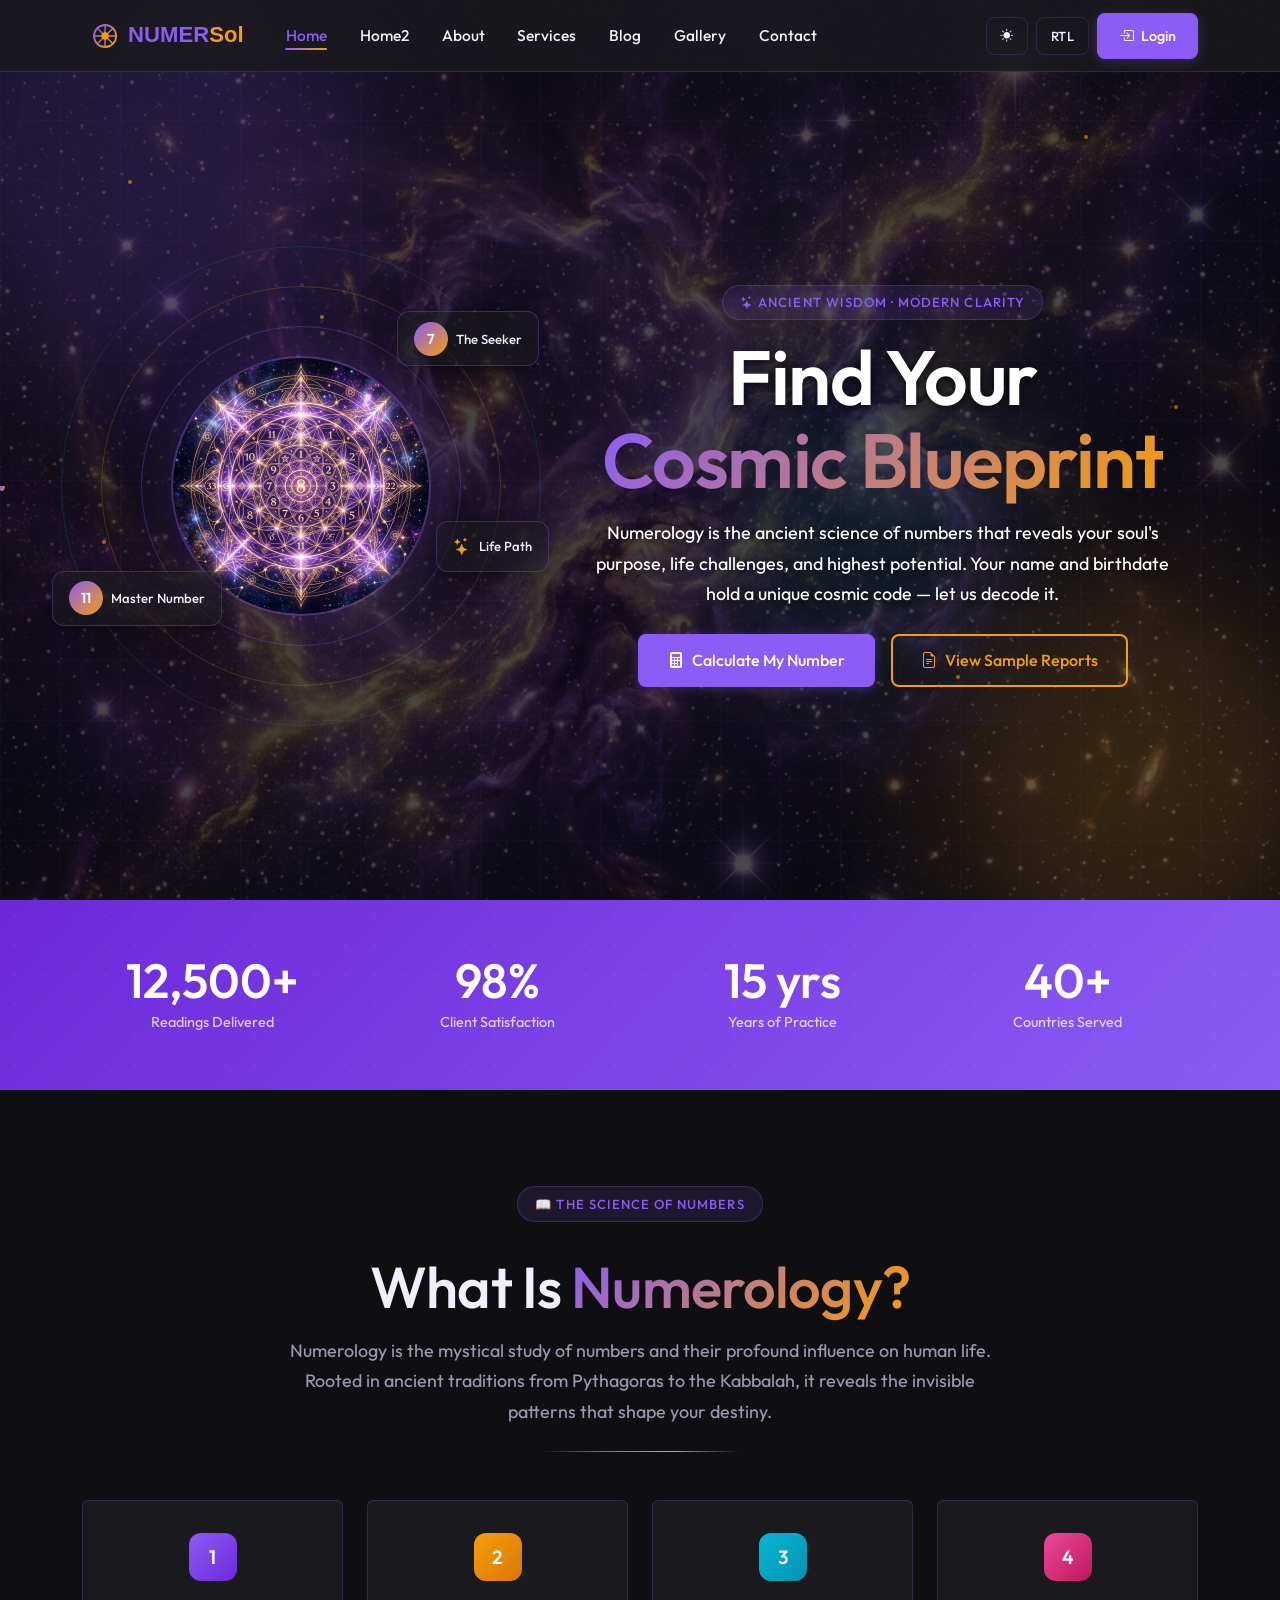
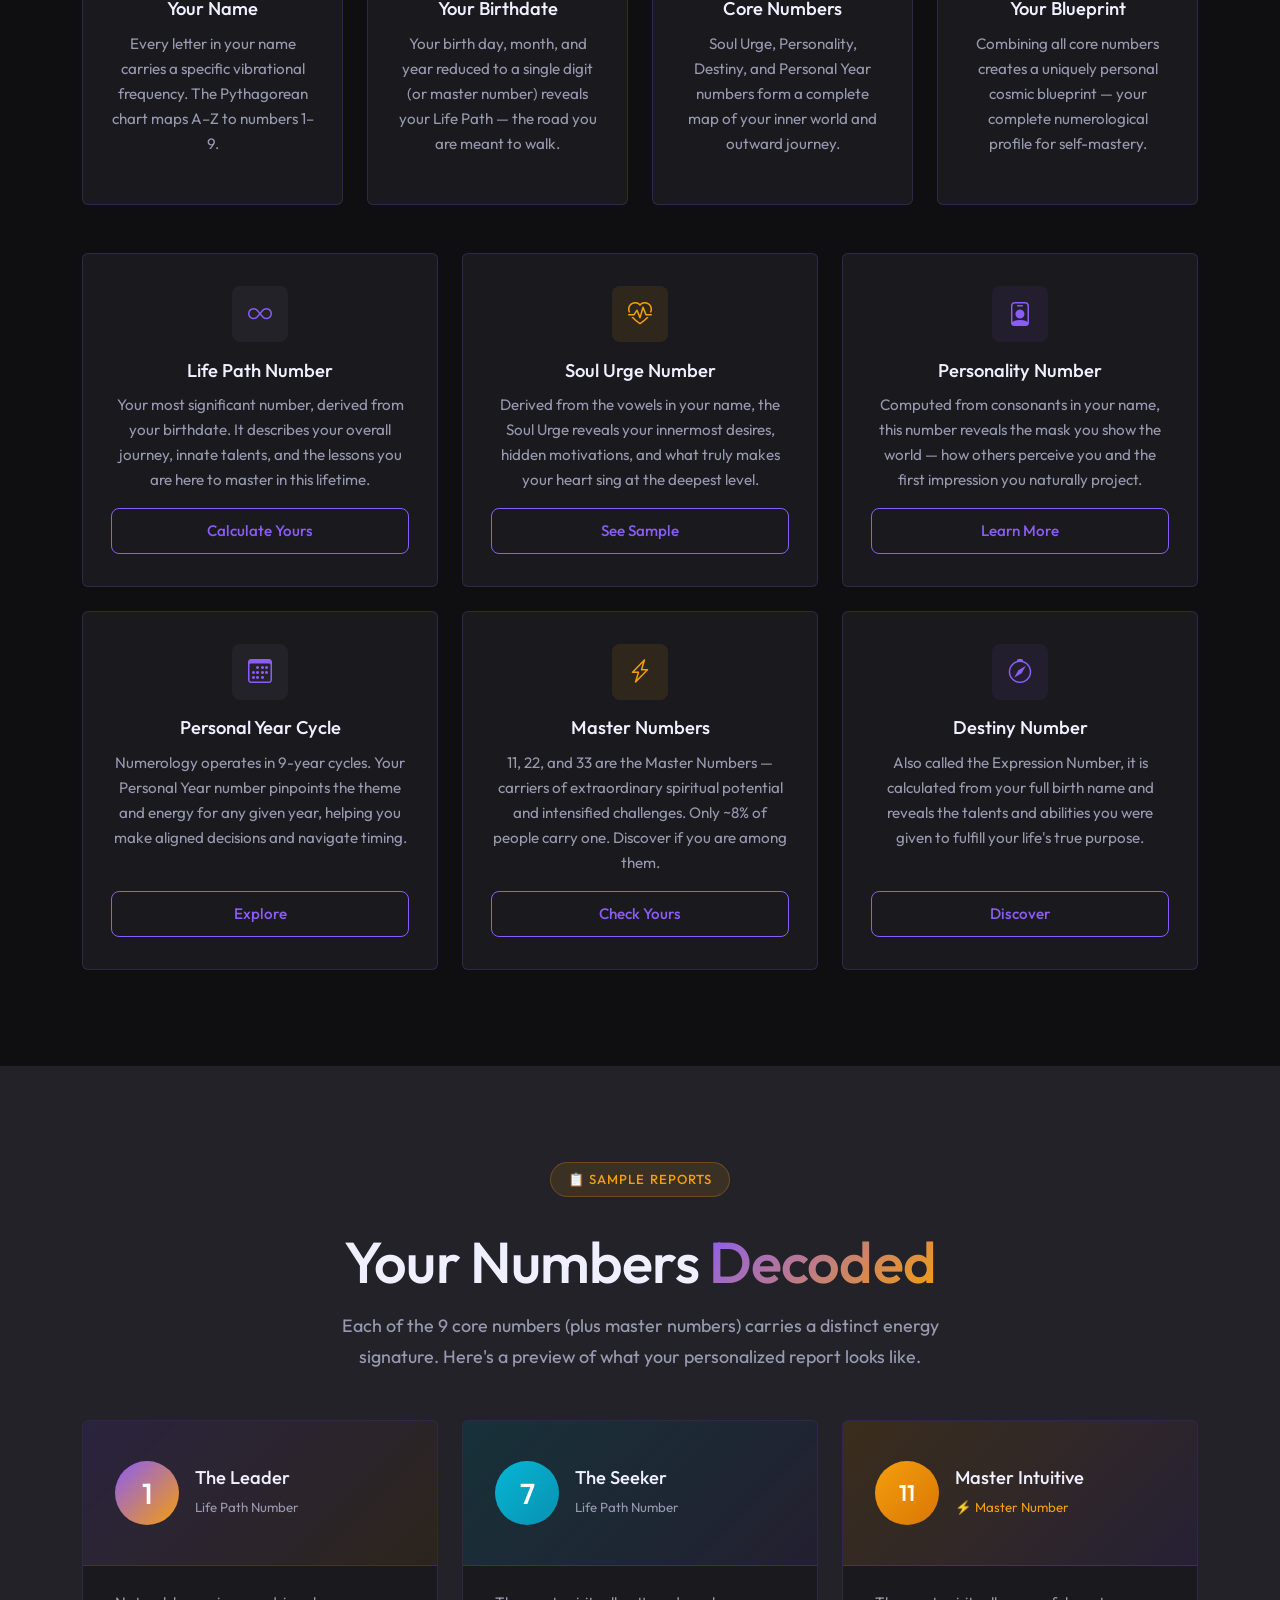
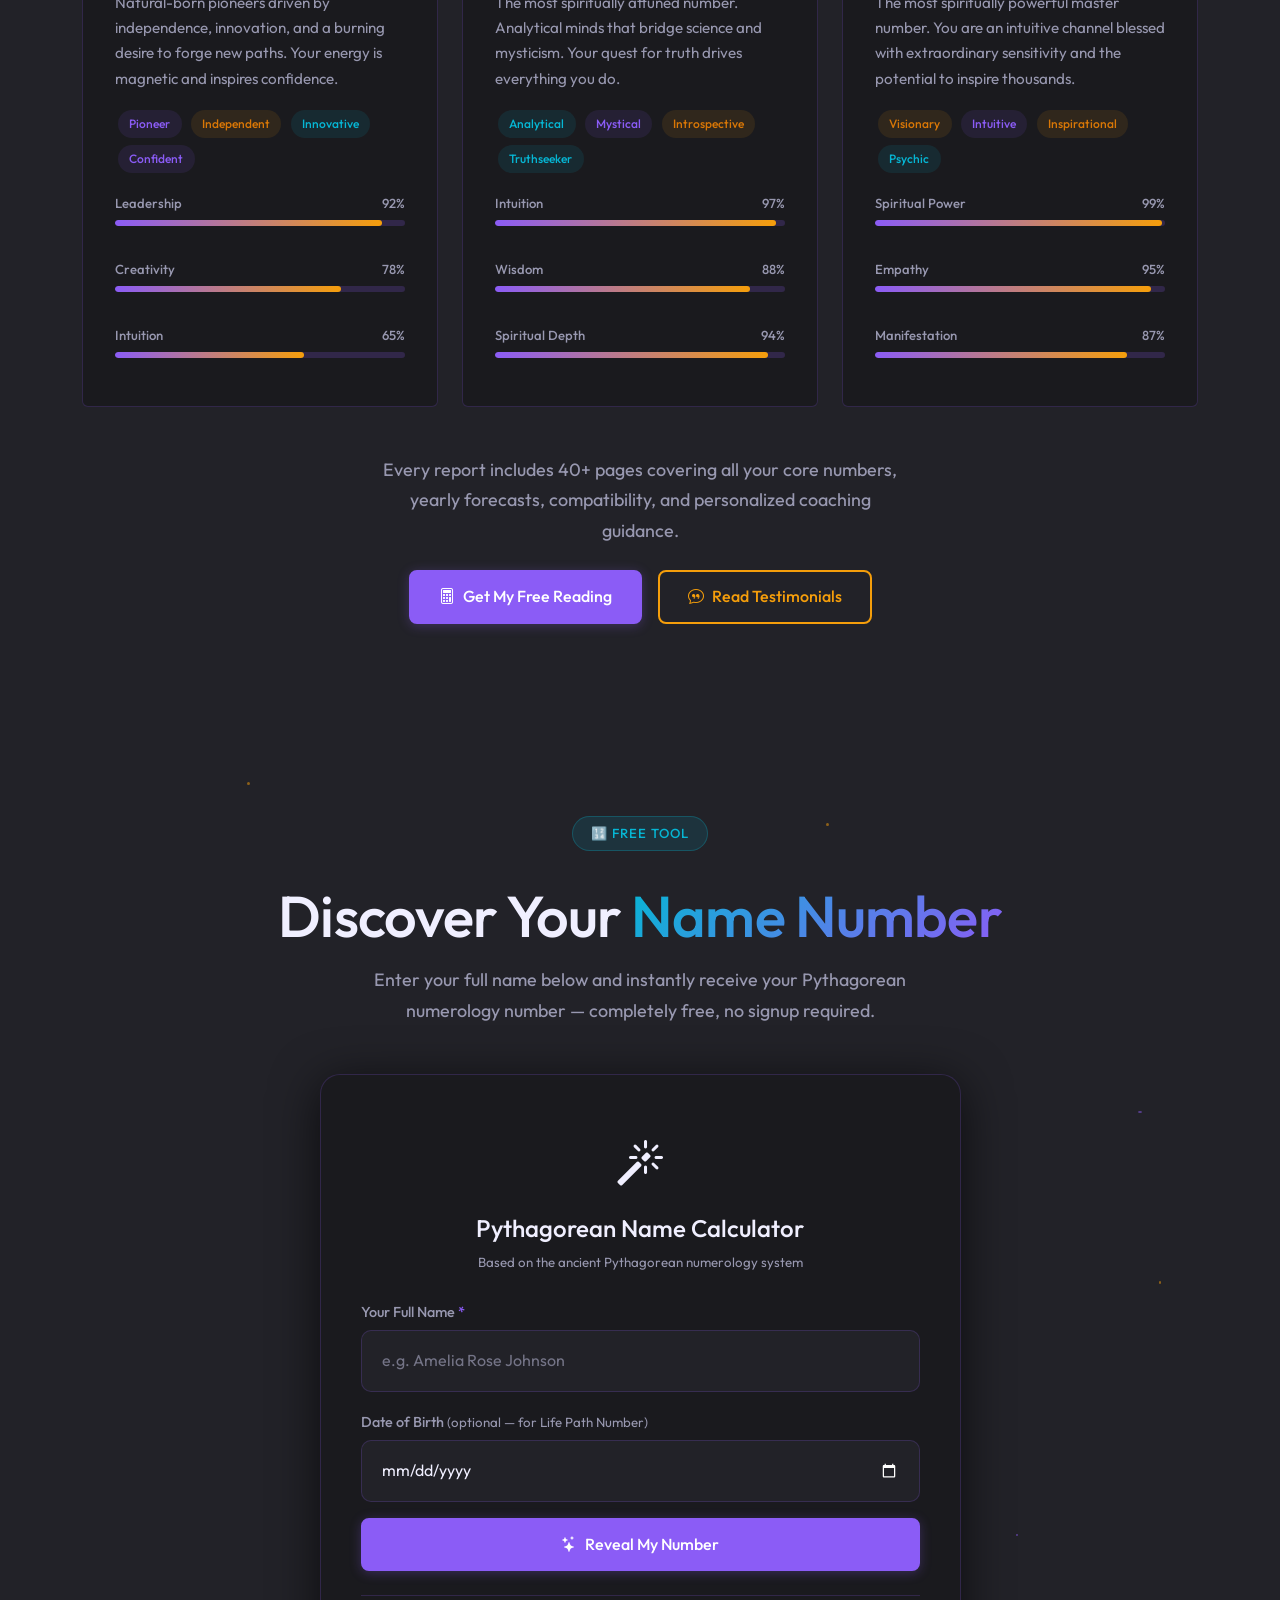
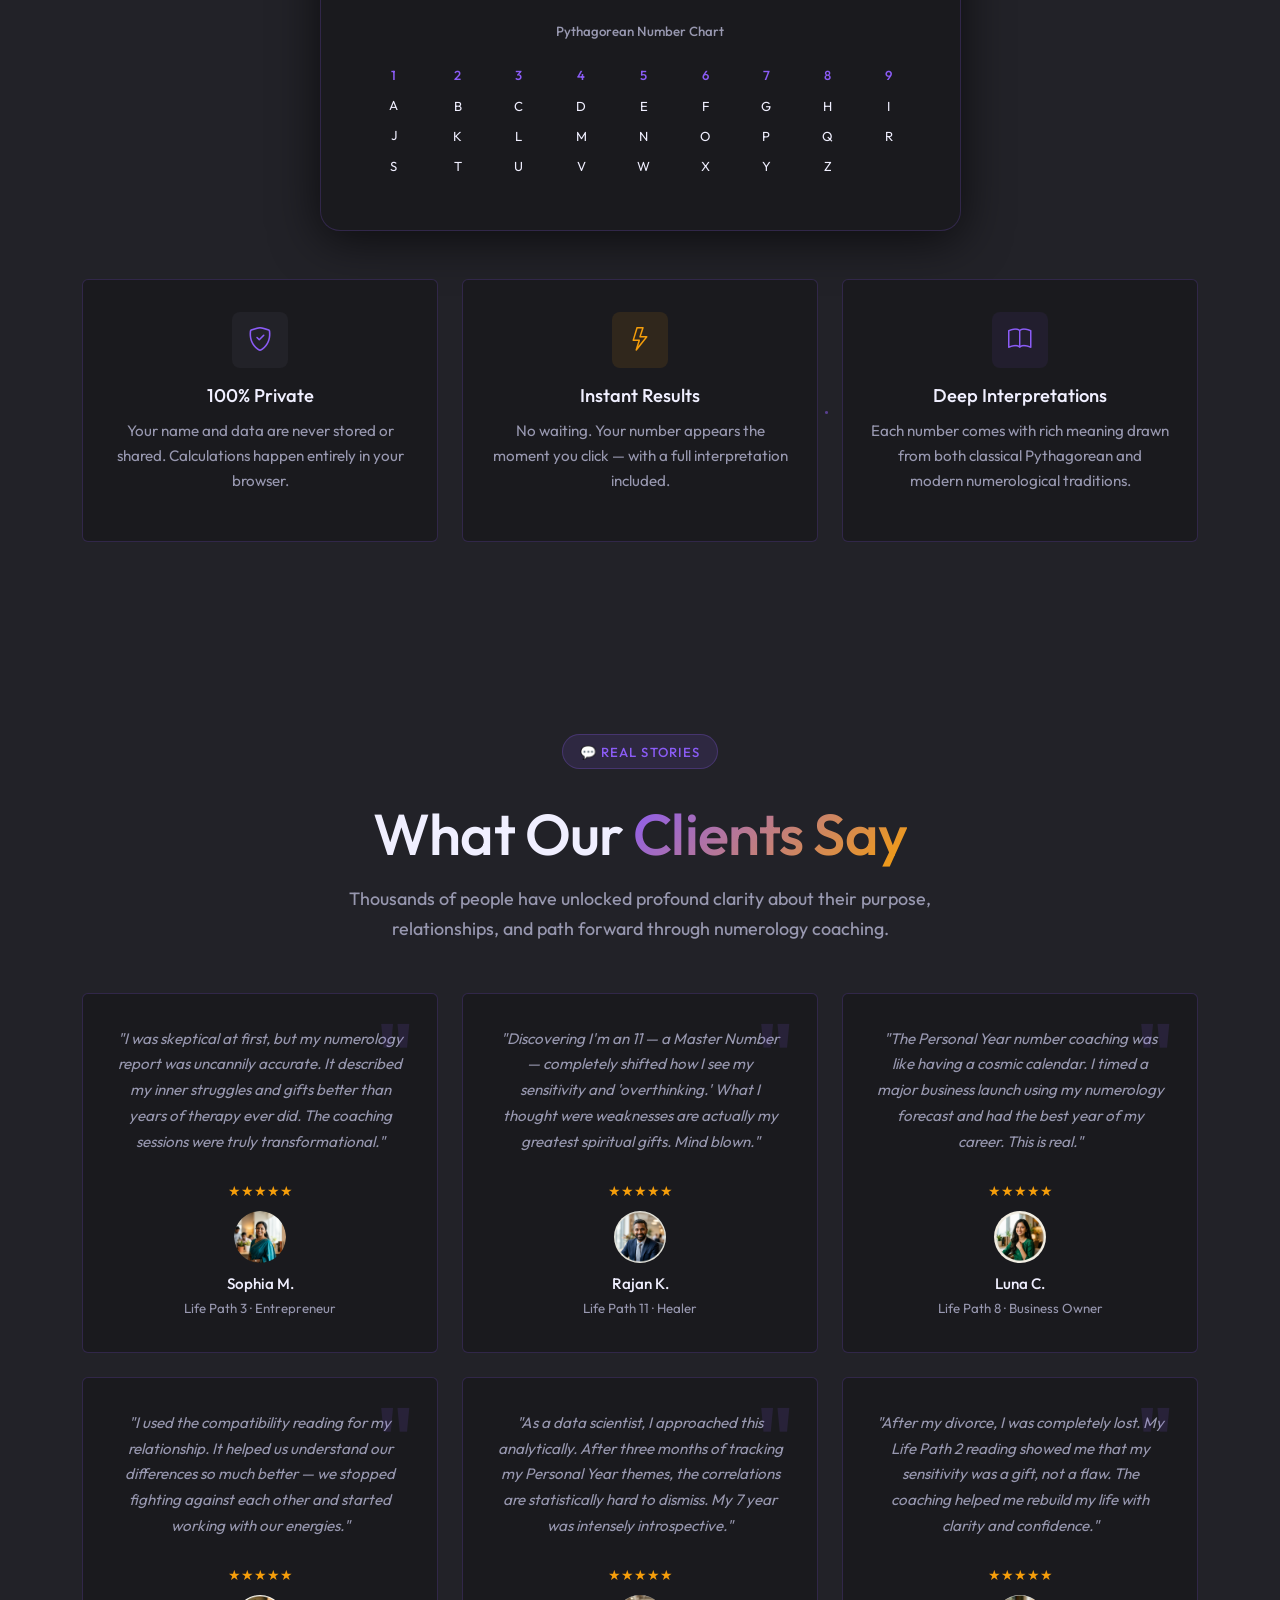
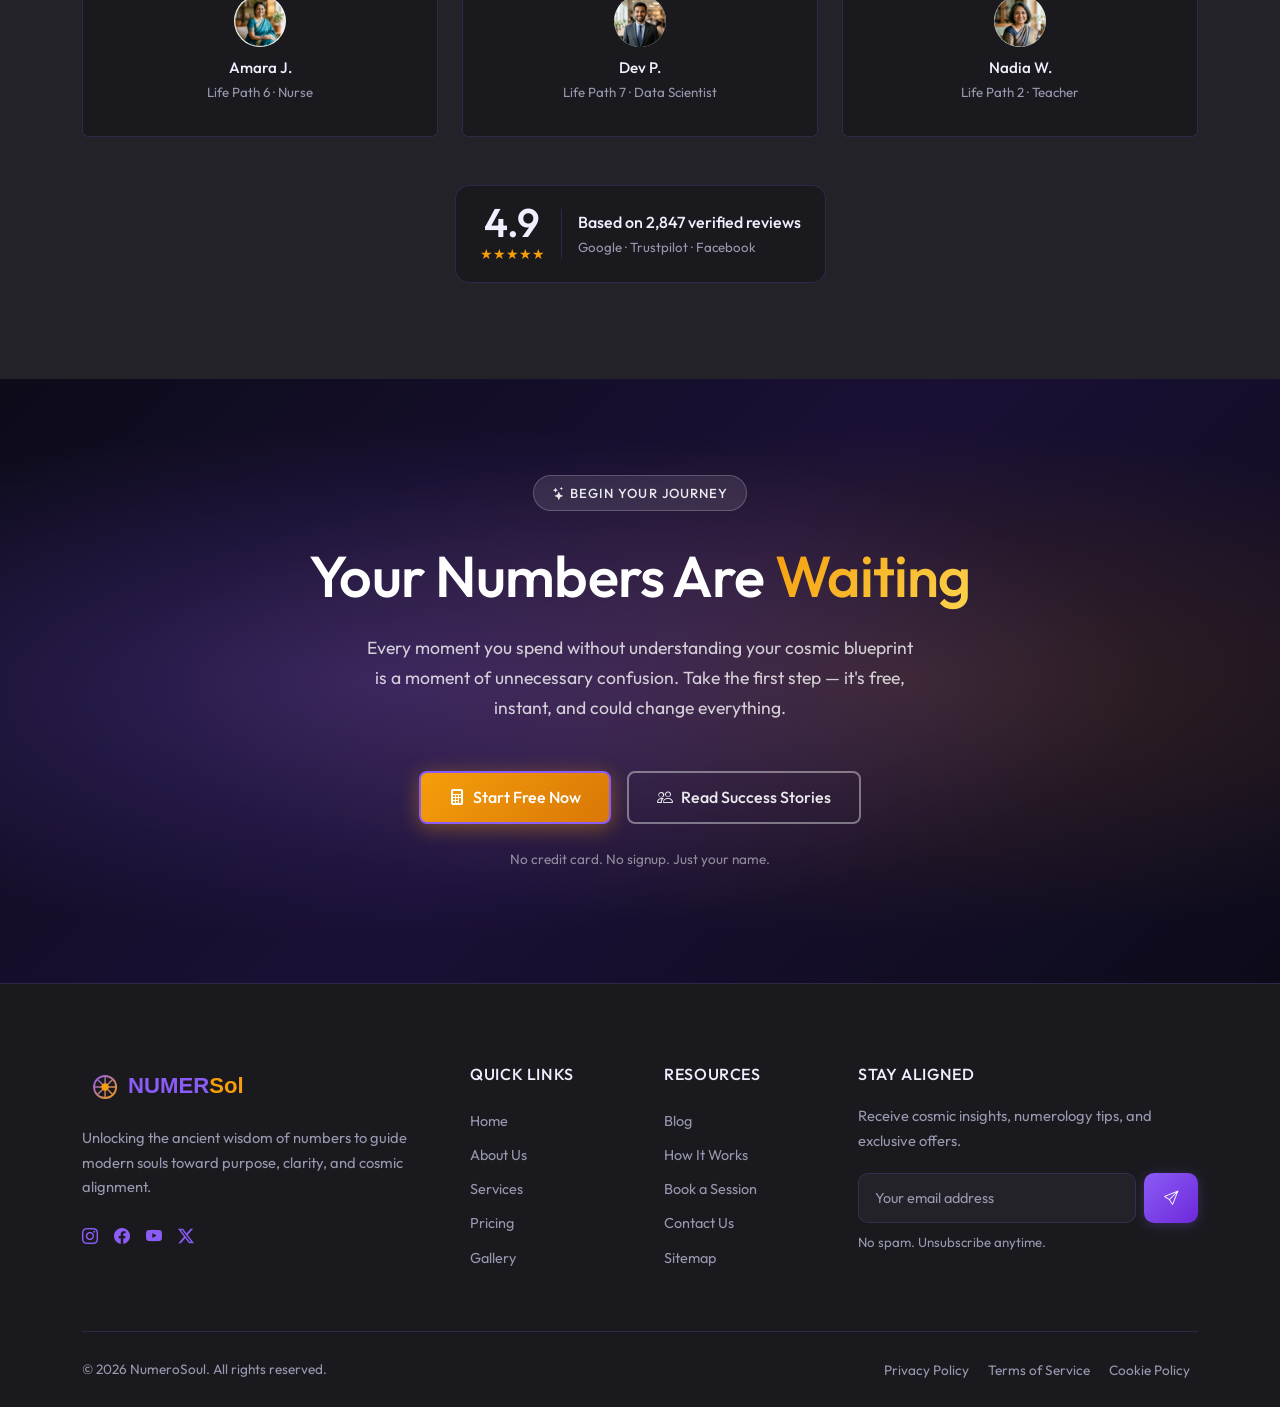
==== commit 281008f9: "int2" ====
--- a/index.html
+++ b/index.html
@@ -105,7 +105,8 @@
       <!-- Right Controls -->
       <div class="d-flex align-items-center gap-2">
         <!-- Theme Toggle -->
-        <button class="nav-toggle-btn" data-theme-toggle aria-label="Toggle theme" id="themeToggleDesktop"><i class="bi bi-moon-stars"></i></button>
+        <button class="nav-toggle-btn" data-theme-toggle aria-label="Toggle theme" id="themeToggleDesktop"><i
+            class="bi bi-moon-stars"></i></button>
         <!-- RTL Toggle -->
         <button class="nav-toggle-btn" data-rtl-toggle aria-label="Toggle RTL" id="rtlToggleDesktop">RTL</button>
         <!-- Login CTA -->
@@ -144,7 +145,8 @@
       </ul>
       <div class="d-flex flex-column gap-2 mt-4 pb-2">
         <div class="d-flex gap-2">
-          <button class="nav-toggle-btn flex-fill" data-theme-toggle id="themeToggleMobile"><i class="bi bi-moon-stars"></i></button>
+          <button class="nav-toggle-btn flex-fill" data-theme-toggle id="themeToggleMobile"><i
+              class="bi bi-moon-stars"></i></button>
           <button class="nav-toggle-btn flex-fill" data-rtl-toggle id="rtlToggleMobile">RTL</button>
         </div>
         <a href="login.html" class="btn-primary-custom text-center justify-content-center">
@@ -220,7 +222,8 @@
         <!-- Right: Text Content -->
         <div class="col-12 col-lg-7 text-center d-flex flex-column justify-content-center h-100">
           <div>
-            <div class="section-badge animate-up delay-1 mb-2" style="text-shadow: none;"><i class="bi bi-stars"></i> Ancient Wisdom · Modern
+            <div class="section-badge animate-up delay-1 mb-2" style="text-shadow: none;"><i class="bi bi-stars"></i>
+              Ancient Wisdom · Modern
               Clarity</div>
             <h1 class="mt-2 mb-3 animate-up delay-2">
               Find Your<br />
@@ -444,7 +447,7 @@
             </div>
             <div class="report-card-body">
               <p class="card-text-custom mb-3">Natural-born pioneers driven by independence, innovation, and a burning
-                desire to forge new paths. Your energy is magnetic and your confidence inspires.</p>
+                desire to forge new paths. Your energy is magnetic and inspires confidence.</p>
               <div class="mb-3">
                 <span class="report-trait-tag">Pioneer</span>
                 <span class="report-trait-tag gold">Independent</span>
@@ -631,8 +634,7 @@
                     style="font-size:0.9rem;font-weight:500;color:var(--text-muted);margin-bottom:0.4rem;">
                     Date of Birth <span class="caption">(optional — for Life Path Number)</span>
                   </label>
-                  <input type="date" id="calcDob" class="calc-input" max="2024-12-31"
-                    min="1900-01-01" />
+                  <input type="date" id="calcDob" class="calc-input" max="2024-12-31" min="1900-01-01" />
                 </div>
 
               </div>
--- a/assets/css/style.css
+++ b/assets/css/style.css
@@ -1030,6 +1030,7 @@
   align-items: center;
   gap: 1rem;
   border-bottom: 1px solid var(--border);
+  min-height: 145px;
 }
 
 .report-number-display {
@@ -2964,4 +2965,8 @@
   top: 1.5rem;
   right: 1.5rem;
   z-index: 10;
+}
+
+.num-badge {
+  padding-left: 10px;
 }
--- a/assets/css/dark-mode.css
+++ b/assets/css/dark-mode.css
@@ -22,6 +22,9 @@
 /* ── Typography dark ── */
 [data-theme="dark"] .text-muted {
   color: var(--text-muted) !important;
+}
+[data-theme="dark"] .text-body {
+  color: var(--text) !important;
 }
 
 /* ── Navbar dark ── */
--- a/assets/css/rtl.css
+++ b/assets/css/rtl.css
@@ -138,7 +138,7 @@
 [dir="rtl"] .gallery-filters { flex-direction: row-reverse; }
 
 /* ── Footer ── */
-[dir="rtl"] .footer-brief { text-align: right; }
+[dir="rtl"] .footer-brief { text-align: right; direction: ltr; unicode-bidi: plaintext; }
 [dir="rtl"] .footer-link { text-align: right; }
 [dir="rtl"] .footer-bottom { flex-direction: row; }
 [dir="rtl"] .footer-bottom-links { direction: rtl; }
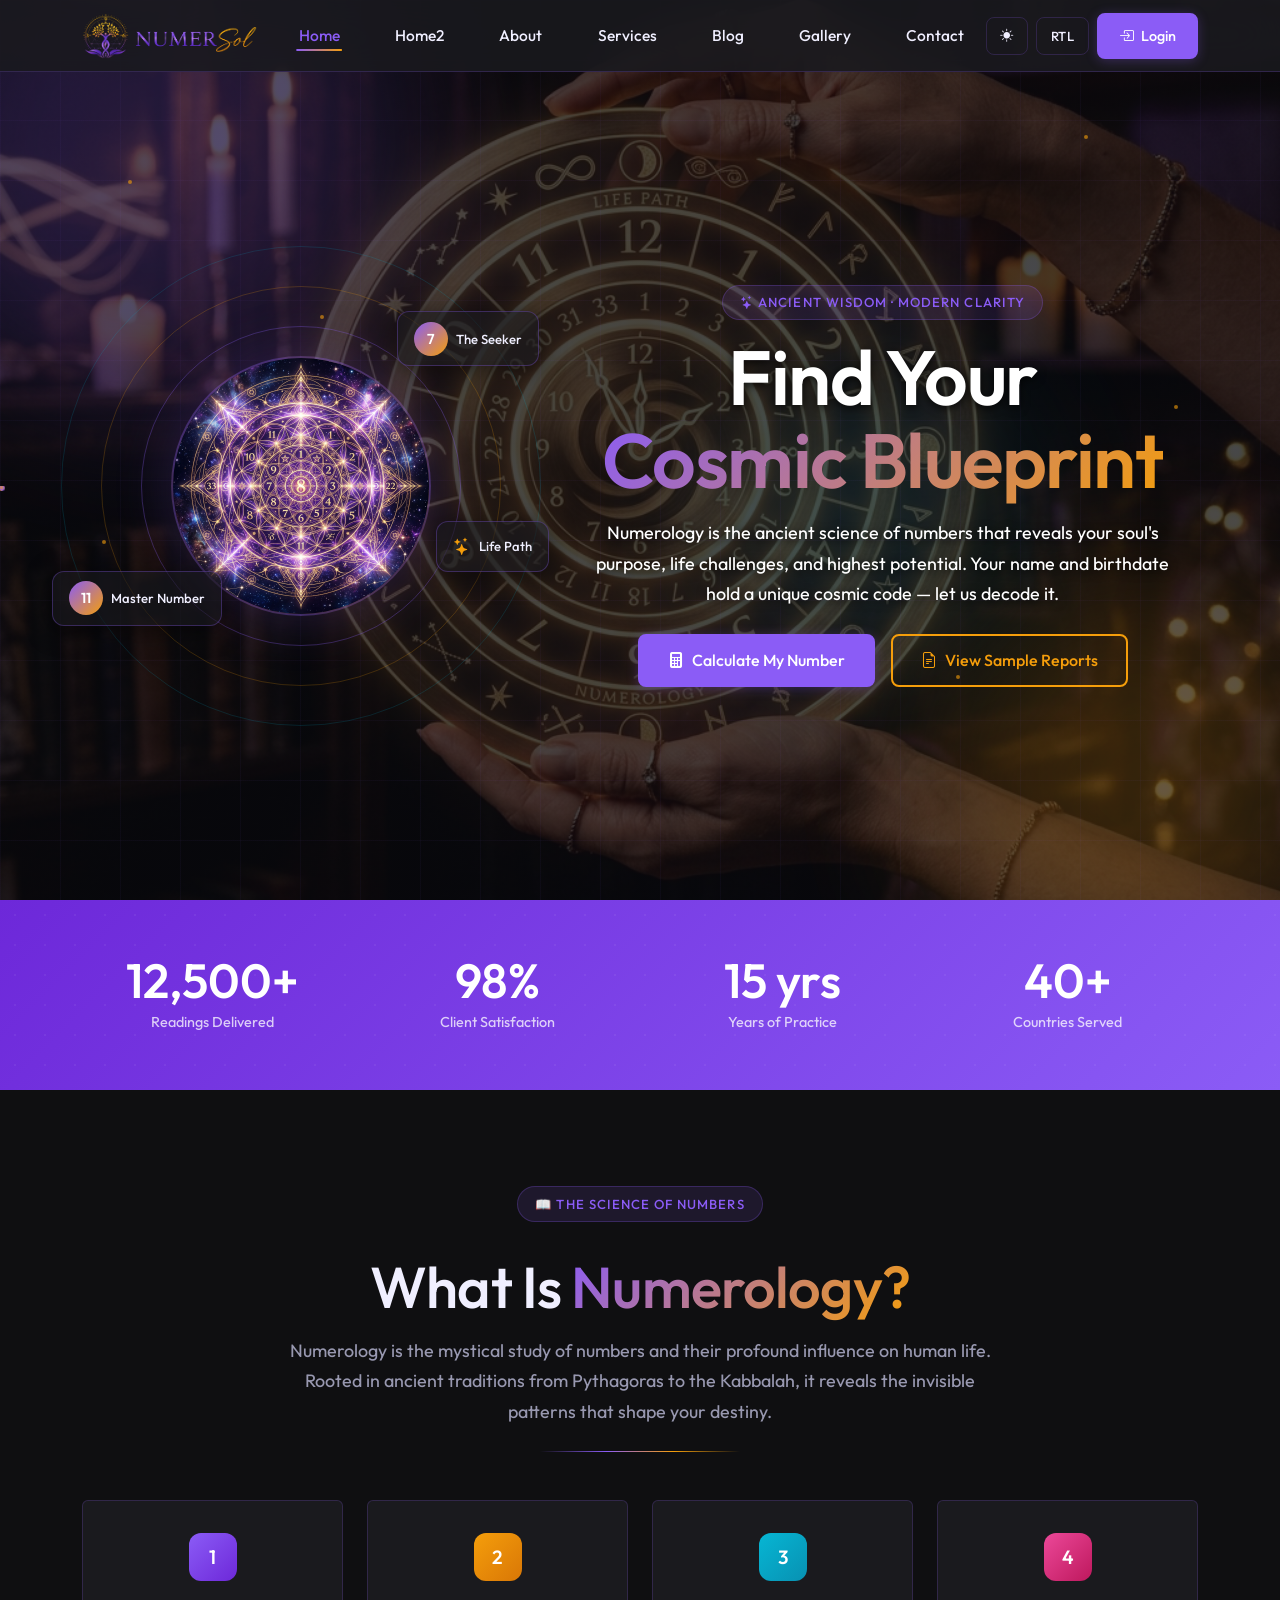
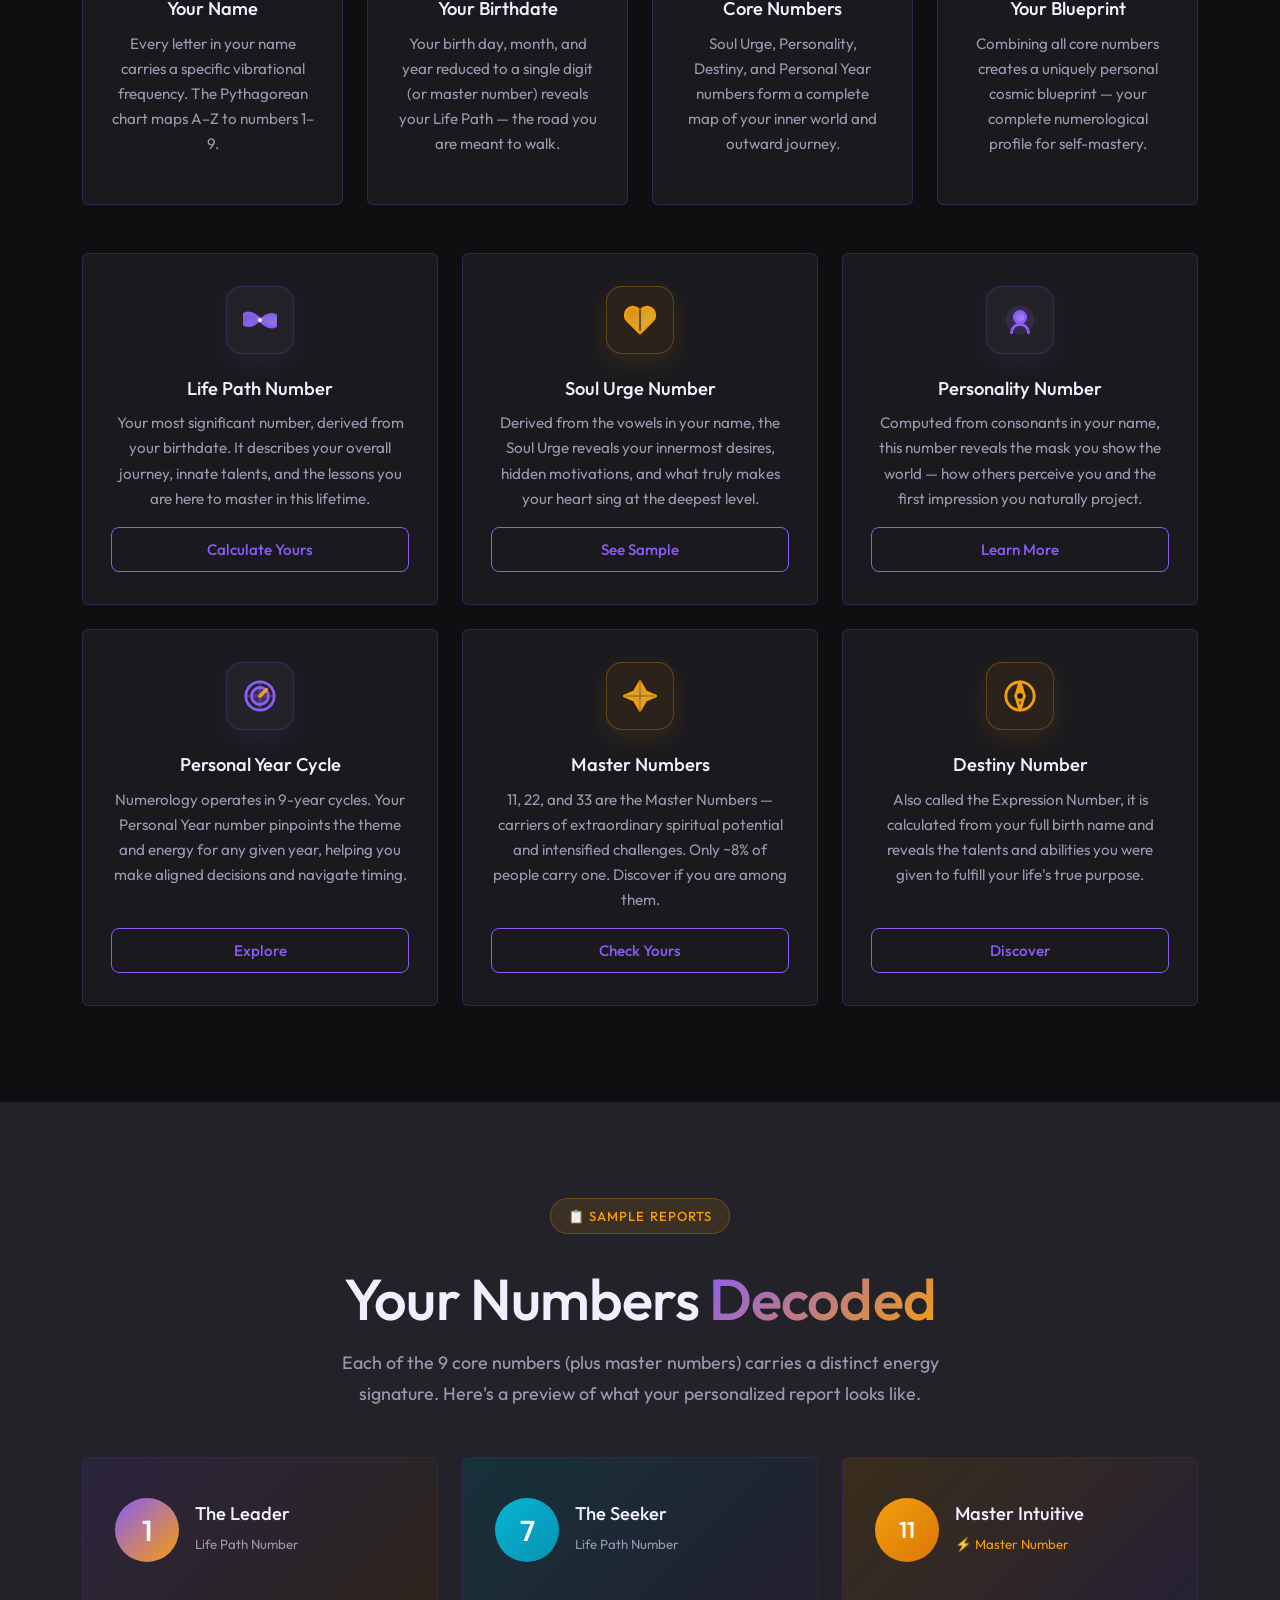
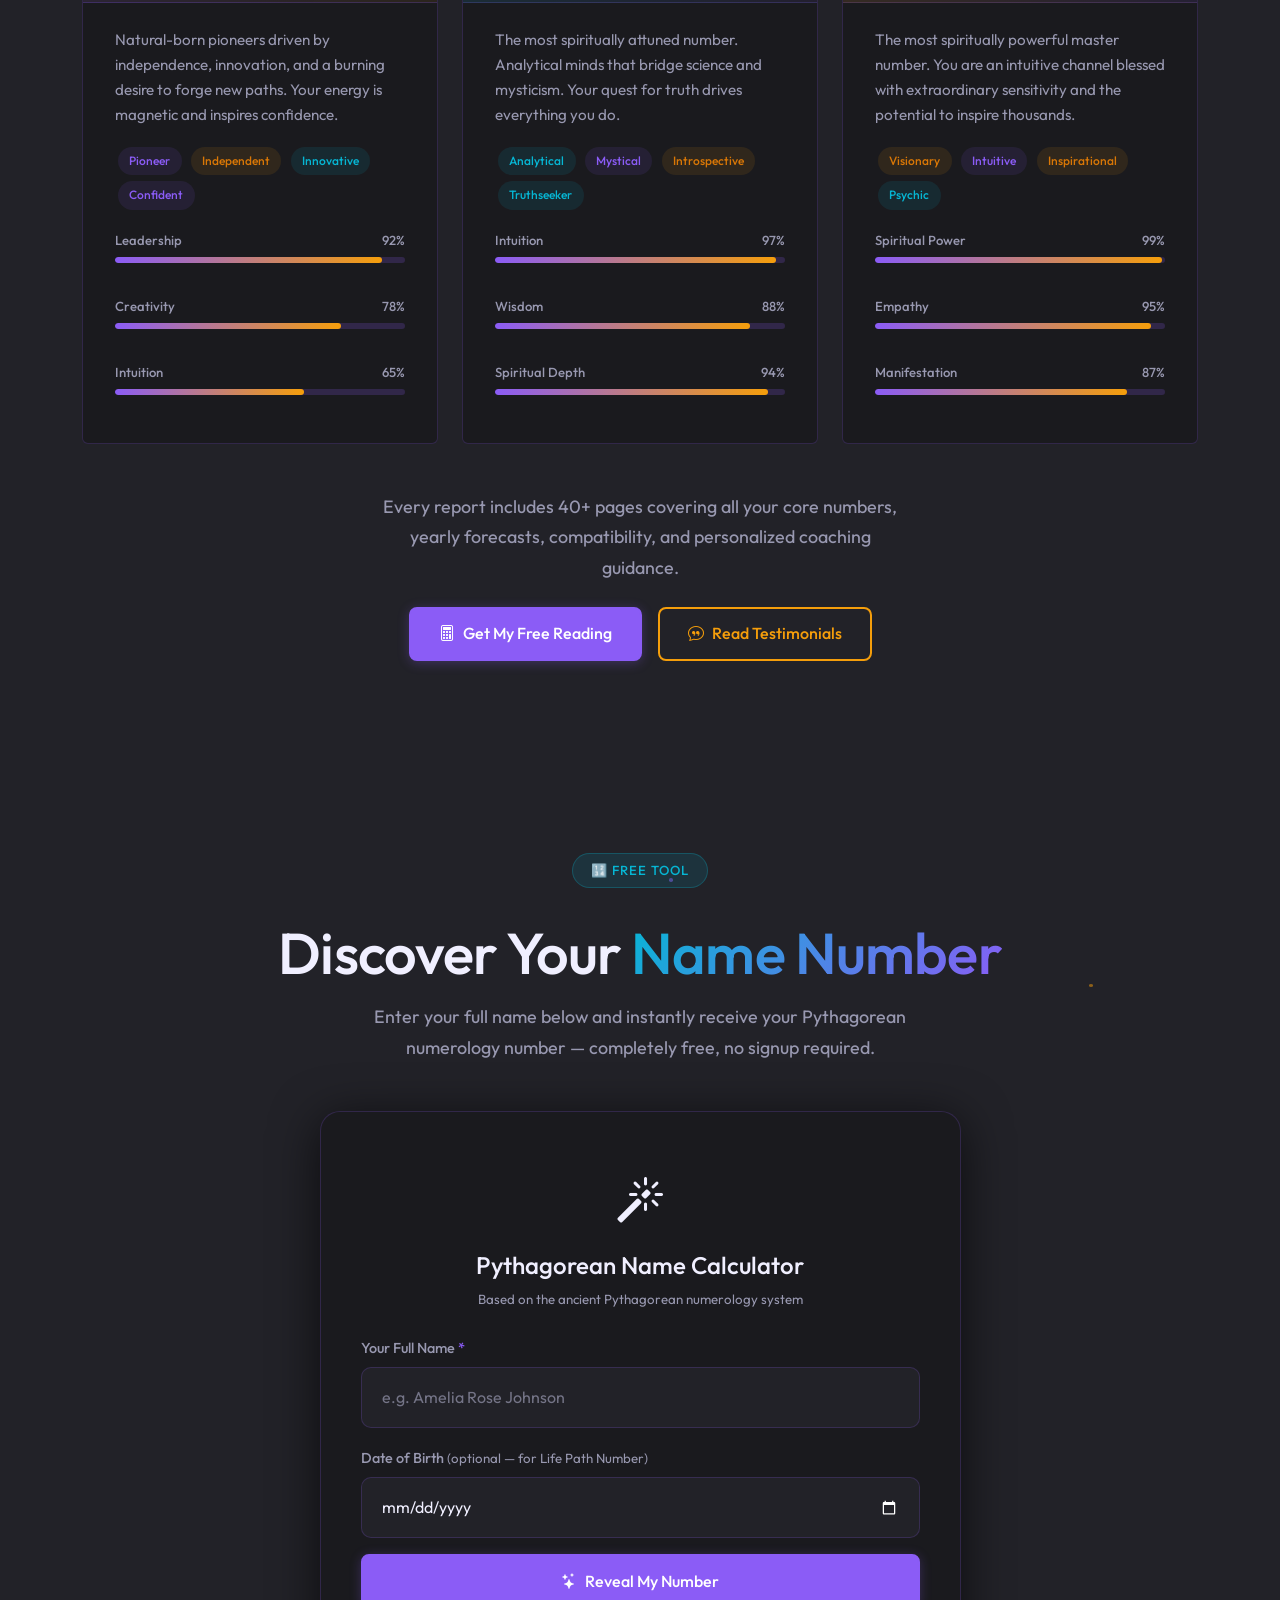
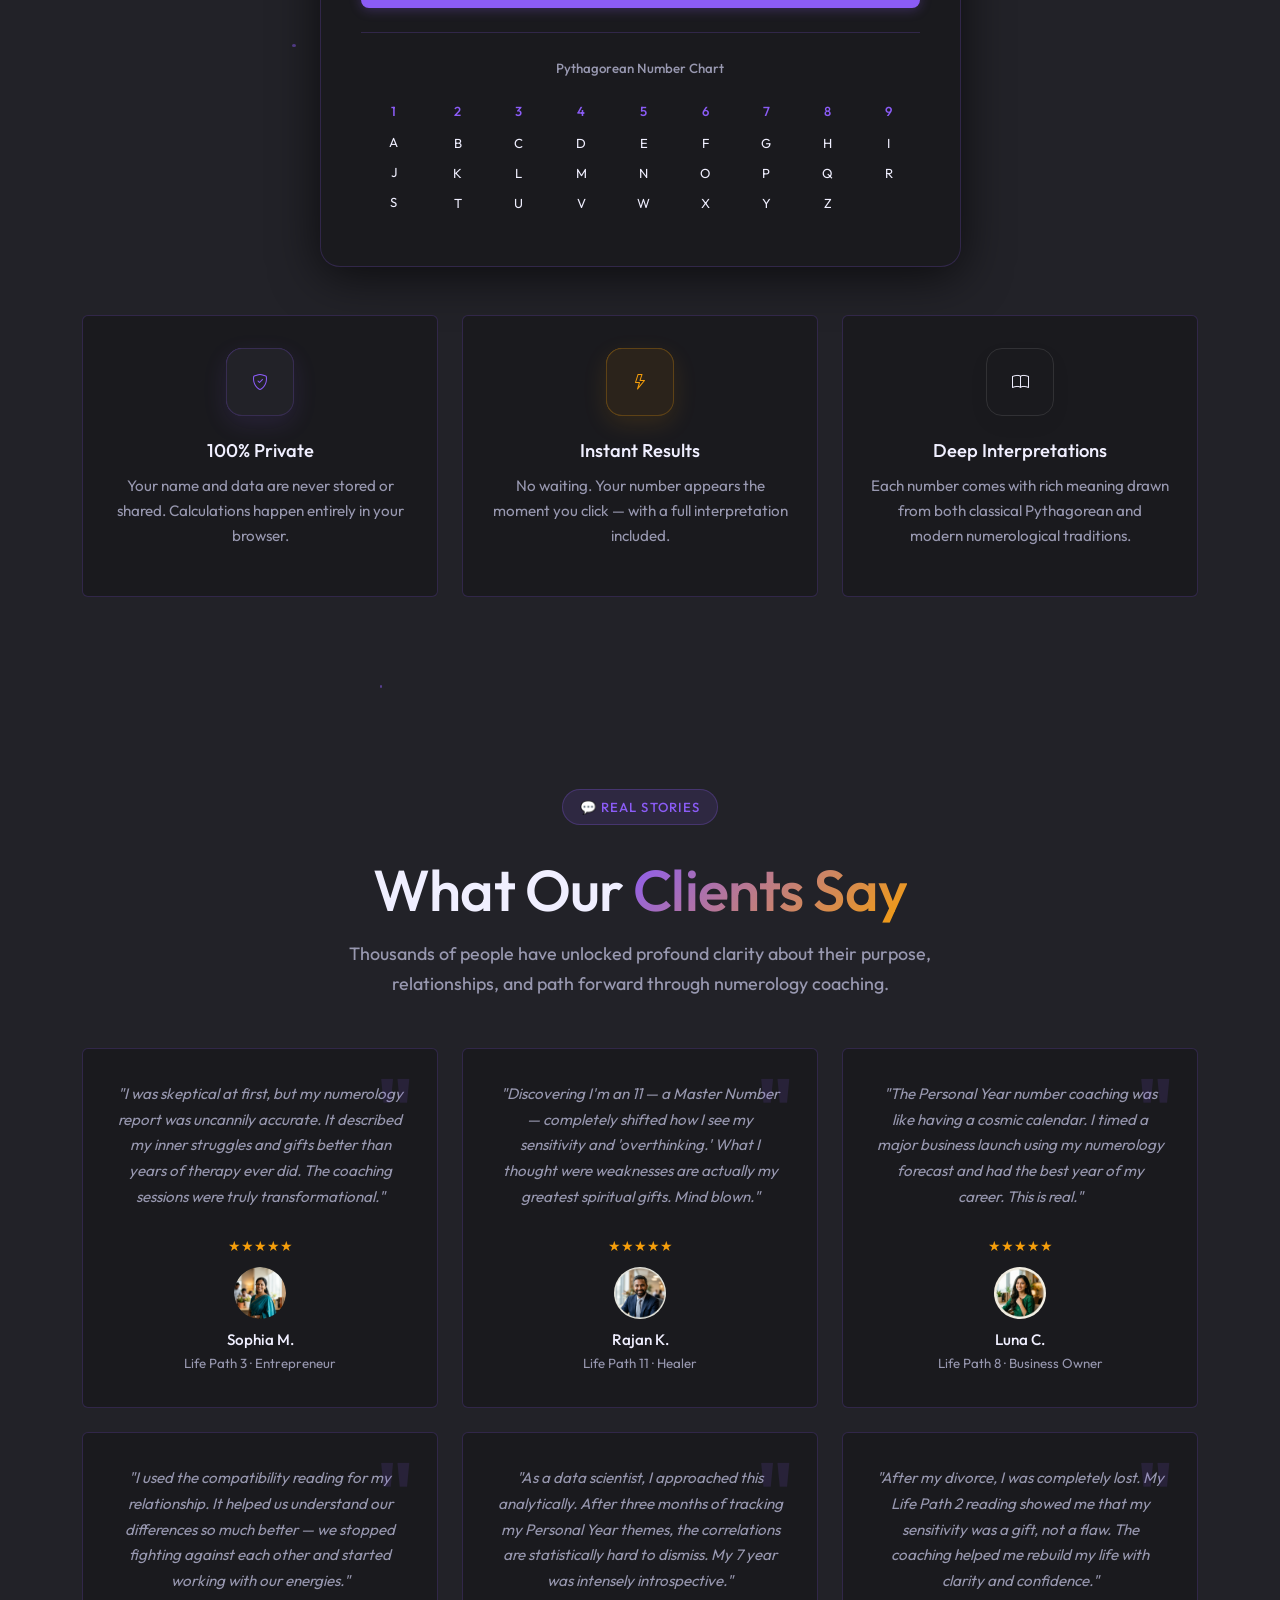
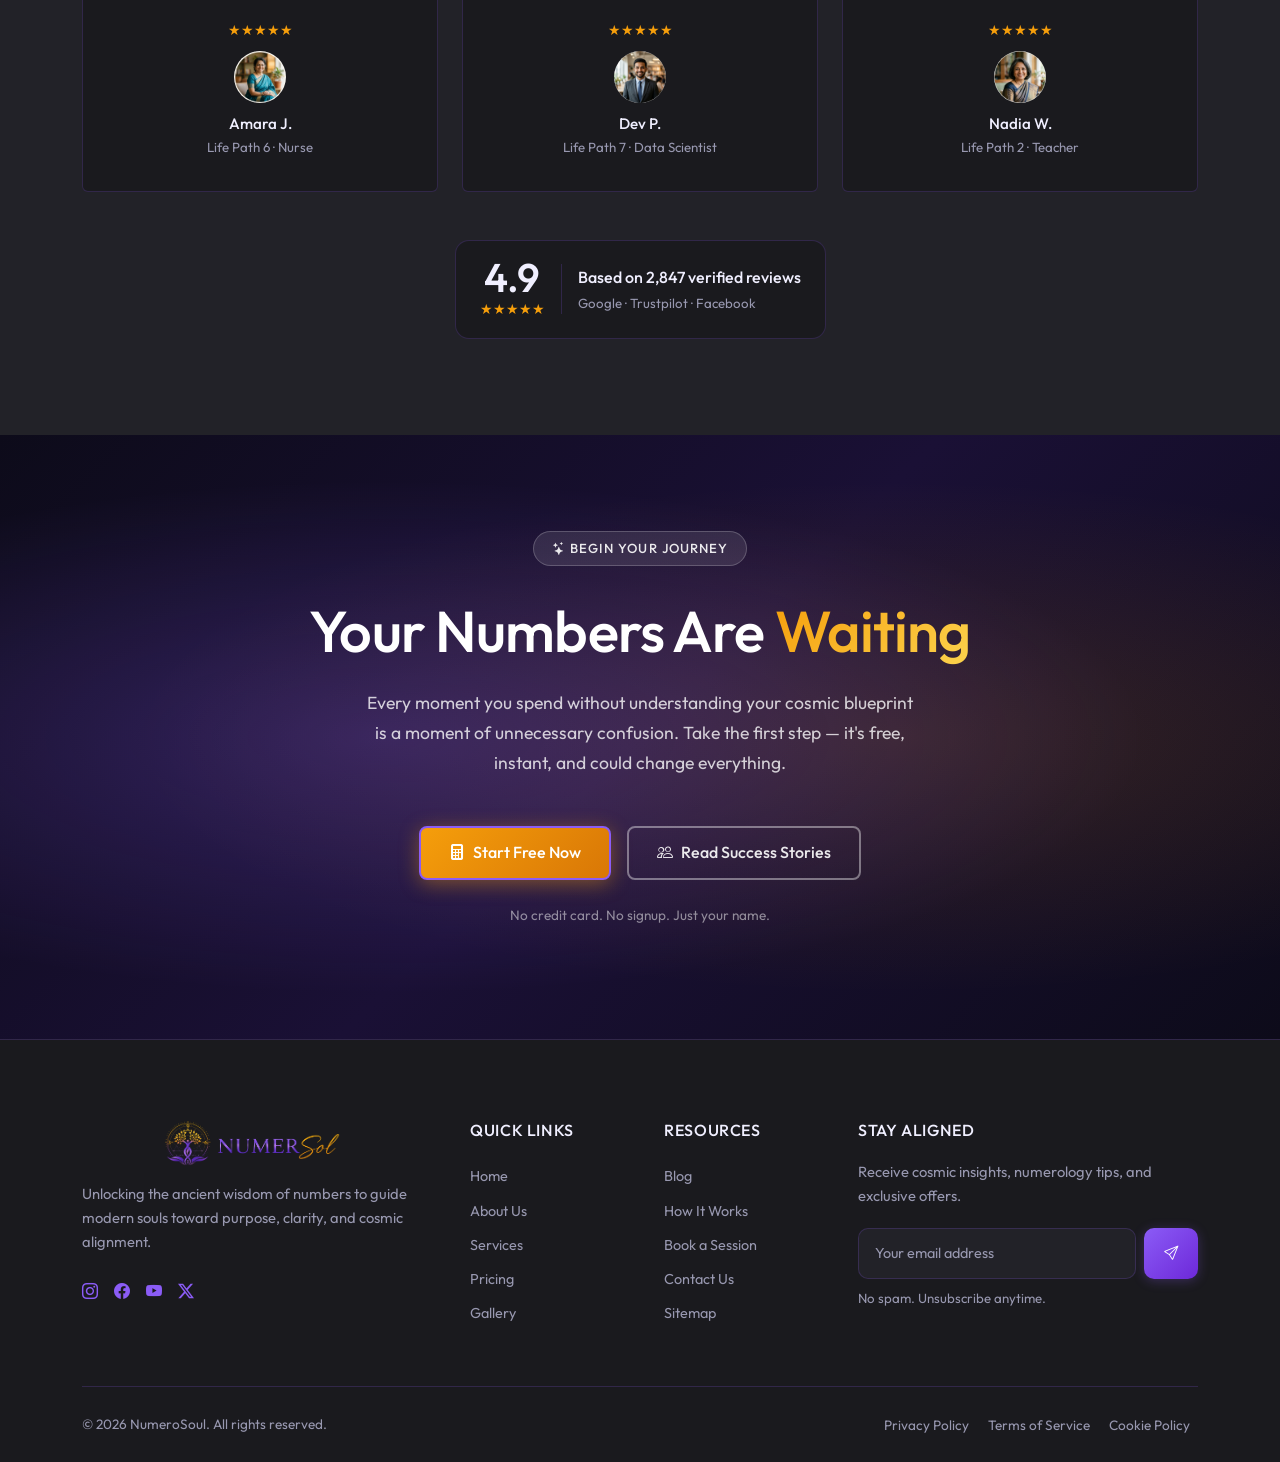
==== commit 4cfe6a34: "clientcorrections1" ====
--- a/index.html
+++ b/index.html
@@ -28,7 +28,7 @@
 
   <title>NumeroSoul — Numerology &amp; Life Path Coaching</title>
   <link rel="canonical" href="https://numerosoul.com/" />
-  <link rel="icon" type="image/svg+xml" href="assets/images/favicon.svg" />
+  <link rel="icon" type="image/png" href="assets/images/favicon.png" />
   <link rel="alternate icon" href="assets/images/favicon.ico" />
 
   <!-- Google Fonts: Outfit -->
@@ -86,8 +86,8 @@
 
       <!-- Logo -->
       <a href="index.html" class="navbar-brand p-0 me-4" aria-label="NumeroSoul Home">
-        <img src="assets/images/logo.svg" alt="NumeroSoul — Numerology and Life Path Coaching" width="180" height="50"
-          fetchpriority="high" />
+        <img src="assets/images/logo_light.png" class="logo-light" alt="NumeroSoul — Numerology and Life Path Coaching" width="180" height="50" fetchpriority="high" />
+        <img src="assets/images/logo_dark.png" class="logo-dark" alt="NumeroSoul — Numerology and Life Path Coaching" width="180" height="50" fetchpriority="high" />
       </a>
 
       <!-- Desktop Navigation -->
@@ -127,7 +127,9 @@
   <div class="offcanvas offcanvas-start offcanvas-custom" tabindex="-1" id="mobileMenu"
     aria-labelledby="mobileMenuLabel">
     <div class="offcanvas-header border-bottom" style="border-color: var(--border) !important;">
-      <img src="assets/images/logo.svg" alt="NumeroSoul Logo" height="42" width="160"
+      <img src="assets/images/logo_light.png" class="logo-light" alt="NumeroSoul Logo" height="42" width="160"
+        style="max-width:160px;object-fit:contain;" loading="lazy" />
+      <img src="assets/images/logo_dark.png" class="logo-dark" alt="NumeroSoul Logo" height="42" width="160"
         style="max-width:160px;object-fit:contain;" loading="lazy" />
       <button type="button" class="btn-close" data-bs-dismiss="offcanvas" aria-label="Close menu"
         style="filter: var(--bs-btn-close-white-filter, none); opacity: 0.7;"></button>
@@ -345,7 +347,18 @@
         <div class="col-md-6 col-lg-4 reveal">
           <div class="card-custom h-100">
             <div class="card-icon card-icon-purple">
-              <i class="bi bi-infinity"></i>
+              <!-- Custom Cosmic Infinity SVG -->
+              <svg width="34" height="34" viewBox="0 0 24 24" fill="none" stroke="currentColor" stroke-width="2" stroke-linecap="round" stroke-linejoin="round" aria-hidden="true">
+                <path d="M12 12c-2.9-3.9-6.3-5-8.5-5A4.5 4.5 0 0 0 3.5 16c2.2 0 5.6-1.1 8.5-5zm0 0c2.9 3.9 6.3 5 8.5 5a4.5 4.5 0 0 0 0-9c-2.2 0-5.6 1.1-8.5 5z" fill="url(#purpleGrad)" opacity="0.85" stroke="none"/>
+                <path d="M12 12c-2.9-3.9-6.3-5-8.5-5A4.5 4.5 0 0 0 3.5 16c2.2 0 5.6-1.1 8.5-5zm0 0c2.9 3.9 6.3 5 8.5 5a4.5 4.5 0 0 0 0-9c-2.2 0-5.6 1.1-8.5 5z"/>
+                <circle cx="12" cy="12" r="1.5" fill="var(--text)" stroke="none"/>
+                <defs>
+                  <linearGradient id="purpleGrad" x1="0%" y1="0%" x2="100%" y2="100%">
+                    <stop offset="0%" stop-color="var(--primary)" />
+                    <stop offset="100%" stop-color="var(--primary-light)" />
+                  </linearGradient>
+                </defs>
+              </svg>
             </div>
             <h4 class="card-title-custom">Life Path Number</h4>
             <p class="card-text-custom">Your most significant number, derived from your birthdate. It describes your
@@ -357,7 +370,18 @@
         <div class="col-md-6 col-lg-4 reveal delay-1">
           <div class="card-custom h-100">
             <div class="card-icon card-icon-gold">
-              <i class="bi bi-heart-pulse"></i>
+              <!-- Sacred Heart SVG -->
+              <svg width="34" height="34" viewBox="0 0 24 24" fill="none" stroke="currentColor" stroke-width="2" stroke-linecap="round" stroke-linejoin="round" aria-hidden="true">
+                <path d="M20.84 4.61a5.5 5.5 0 0 0-7.78 0L12 5.67l-1.06-1.06a5.5 5.5 0 0 0-7.78 7.78l1.06 1.06L12 21.23l7.78-7.78 1.06-1.06a5.5 5.5 0 0 0 0-7.78z" fill="url(#goldGrad)" opacity="0.85" stroke="none"/>
+                <path d="M20.84 4.61a5.5 5.5 0 0 0-7.78 0L12 5.67l-1.06-1.06a5.5 5.5 0 0 0-7.78 7.78l1.06 1.06L12 21.23l7.78-7.78 1.06-1.06a5.5 5.5 0 0 0 0-7.78z"/>
+                <line x1="12" y1="5" x2="12" y2="19" stroke="var(--bg-card)" stroke-width="1.5" opacity="0.6"/>
+                <defs>
+                  <linearGradient id="goldGrad" x1="0%" y1="0%" x2="100%" y2="100%">
+                    <stop offset="0%" stop-color="var(--secondary)" />
+                    <stop offset="100%" stop-color="var(--secondary-light)" />
+                  </linearGradient>
+                </defs>
+              </svg>
             </div>
             <h4 class="card-title-custom">Soul Urge Number</h4>
             <p class="card-text-custom">Derived from the vowels in your name, the Soul Urge reveals your innermost
@@ -368,8 +392,14 @@
 
         <div class="col-md-6 col-lg-4 reveal delay-2">
           <div class="card-custom h-100">
-            <div class="card-icon card-icon-cyan">
-              <i class="bi bi-person-badge"></i>
+            <div class="card-icon card-icon-purple">
+              <!-- Mystical Mask/User Profile SVG -->
+              <svg width="34" height="34" viewBox="0 0 24 24" fill="none" stroke="currentColor" stroke-width="2" stroke-linecap="round" stroke-linejoin="round" aria-hidden="true">
+                <circle cx="12" cy="12" r="10" opacity="0.15" fill="var(--primary)" stroke="none"/>
+                <path d="M18 21a6 6 0 0 0-12 0" />
+                <circle cx="12" cy="10" r="4" fill="url(#purpleGrad)" stroke="none"/>
+                <circle cx="12" cy="10" r="4" />
+              </svg>
             </div>
             <h4 class="card-title-custom">Personality Number</h4>
             <p class="card-text-custom">Computed from consonants in your name, this number reveals the mask you show the
@@ -381,7 +411,15 @@
         <div class="col-md-6 col-lg-4 reveal delay-3">
           <div class="card-custom h-100">
             <div class="card-icon card-icon-purple">
-              <i class="bi bi-calendar3"></i>
+              <!-- Astrolabe/Cycle Calendar SVG -->
+              <svg width="34" height="34" viewBox="0 0 24 24" fill="none" stroke="currentColor" stroke-width="2" stroke-linecap="round" stroke-linejoin="round" aria-hidden="true">
+                <circle cx="12" cy="12" r="10" />
+                <circle cx="12" cy="12" r="6" fill="url(#purpleGrad)" opacity="0.2" stroke="none"/>
+                <circle cx="12" cy="12" r="6" />
+                <line x1="12" y1="2" x2="12" y2="22" opacity="0.3"/>
+                <line x1="2" y1="12" x2="22" y2="12" opacity="0.3"/>
+                <path d="M12 12l4.5-4.5" stroke="var(--secondary)" stroke-width="2.5"/>
+              </svg>
             </div>
             <h4 class="card-title-custom">Personal Year Cycle</h4>
             <p class="card-text-custom">Numerology operates in 9-year cycles. Your Personal Year number pinpoints the
@@ -393,7 +431,13 @@
         <div class="col-md-6 col-lg-4 reveal delay-4">
           <div class="card-custom h-100">
             <div class="card-icon card-icon-gold">
-              <i class="bi bi-lightning-charge"></i>
+              <!-- Master Glyph/Double Spark SVG -->
+              <svg width="34" height="34" viewBox="0 0 24 24" fill="none" stroke="currentColor" stroke-width="2" stroke-linecap="round" stroke-linejoin="round" aria-hidden="true">
+                <polygon points="12 2 15 9 22 12 15 15 12 22 9 15 2 12 9 9" fill="url(#goldGrad)" opacity="0.85" stroke="none"/>
+                <polygon points="12 2 16 9 23 12 16 15 12 22 8 15 1 12 8 9"/>
+                <line x1="12" y1="2" x2="12" y2="22" stroke="var(--bg-card)" stroke-width="1" opacity="0.3"/>
+                <line x1="2" y1="12" x2="22" y2="12" stroke="var(--bg-card)" stroke-width="1" opacity="0.3"/>
+              </svg>
             </div>
             <h4 class="card-title-custom">Master Numbers</h4>
             <p class="card-text-custom">11, 22, and 33 are the Master Numbers — carriers of extraordinary spiritual
@@ -404,8 +448,15 @@
 
         <div class="col-md-6 col-lg-4 reveal delay-5">
           <div class="card-custom h-100">
-            <div class="card-icon card-icon-cyan">
-              <i class="bi bi-compass"></i>
+            <div class="card-icon card-icon-gold">
+              <!-- Detailed Windrose Compass SVG -->
+              <svg width="34" height="34" viewBox="0 0 24 24" fill="none" stroke="currentColor" stroke-width="2" stroke-linecap="round" stroke-linejoin="round" aria-hidden="true">
+                <circle cx="12" cy="12" r="10" />
+                <polygon points="12 2 15 12 12 15 9 12" fill="url(#goldGrad)" opacity="0.85" stroke="none"/>
+                <polygon points="12 2 15 12 12 15 9 12"/>
+                <polygon points="12 22 15 12 12 9 9 12" />
+                <circle cx="12" cy="12" r="2" fill="var(--bg-card)" stroke="none"/>
+              </svg>
             </div>
             <h4 class="card-title-custom">Destiny Number</h4>
             <p class="card-text-custom">Also called the Expression Number, it is calculated from your full birth name
@@ -984,7 +1035,8 @@
         <!-- Brand Column -->
         <div class="col-lg-4">
           <div class="footer-logo mb-3">
-            <img src="assets/images/logo.svg" alt="NumeroSoul Logo" width="180" height="50" fetchpriority="high" />
+            <img src="assets/images/logo_light.png" class="logo-light" alt="NumeroSoul Logo" width="180" height="50" fetchpriority="high" />
+            <img src="assets/images/logo_dark.png" class="logo-dark" alt="NumeroSoul Logo" width="180" height="50" fetchpriority="high" />
           </div>
           <p class="footer-brief">
             Unlocking the ancient wisdom of numbers to guide modern souls toward purpose, clarity, and cosmic alignment.
--- a/assets/css/style.css
+++ b/assets/css/style.css
@@ -405,12 +405,48 @@
   object-fit: contain;
 }
 
+/* Theme-dependent logo visibility */
+.logo-light {
+  display: block;
+  margin: 0 auto;
+}
+
+.logo-dark {
+  display: none;
+  margin: 0 auto;
+}
+
+[data-theme="dark"] .logo-light {
+  display: none;
+}
+
+[data-theme="dark"] .logo-dark {
+  display: block;
+}
+
+@media (prefers-color-scheme: dark) {
+  :root:not([data-theme="light"]) .logo-light {
+    display: none;
+  }
+
+  :root:not([data-theme="light"]) .logo-dark {
+    display: block;
+  }
+}
+
+
+.desktop-nav {
+  gap: 1.25rem !important;
+  /* Increase gap between menu items */
+}
+
 .nav-link-custom {
   font-family: var(--font);
   font-weight: 480;
   font-size: 0.97rem;
   color: var(--text) !important;
-  padding: 0.4rem 0.9rem !important;
+  padding: 0.45rem 1.1rem !important;
+  /* Increased padding */
   border-radius: 8px;
   transition: all var(--transition);
   position: relative;
@@ -849,22 +885,34 @@
   padding-bottom: 60px;
   position: relative;
   overflow: hidden;
-  background: linear-gradient(rgba(10, 10, 15, 0.75), rgba(10, 10, 15, 0.75)), url('../images/hero_bg.png') center/cover no-repeat;
+  background: linear-gradient(135deg, rgba(88, 28, 135, 0.8), rgba(15, 23, 42, 0.85)), url('../images/hero_bg.png') center/cover no-repeat;
   display: flex;
   align-items: center;
   min-height: 100vh;
 }
 
 .bg-services {
-  background: linear-gradient(rgba(10, 10, 15, 0.75), rgba(10, 10, 15, 0.75)), url('../images/bg_services.png') center/cover no-repeat !important;
+  background: linear-gradient(135deg, rgba(15, 23, 42, 0.9), rgba(88, 28, 135, 0.65)), url('../images/bg_services.png') center/cover no-repeat !important;
+}
+
+.bg-service-details {
+  background: linear-gradient(135deg, rgba(15, 23, 42, 0.9), rgba(88, 28, 135, 0.65)), url('../images/bg_service_details.png') center/cover no-repeat !important;
 }
 
 .bg-about {
-  background: linear-gradient(rgba(10, 10, 15, 0.75), rgba(10, 10, 15, 0.75)), url('../images/bg_about.png') center/cover no-repeat !important;
+  background: linear-gradient(135deg, rgba(88, 28, 135, 0.75), rgba(245, 158, 11, 0.25)), url('../images/bg_about.png') center/cover no-repeat !important;
+}
+
+.bg-blog {
+  background: linear-gradient(135deg, rgba(88, 28, 135, 0.75), rgba(245, 158, 11, 0.25)), url('../images/bg_blog.png') center/cover no-repeat !important;
+}
+
+.bg-gallery {
+  background: linear-gradient(135deg, rgba(15, 23, 42, 0.92), rgba(6, 182, 212, 0.25)), url('../images/bg_gallery.png') center/cover no-repeat !important;
 }
 
 .bg-contact {
-  background: linear-gradient(rgba(10, 10, 15, 0.75), rgba(10, 10, 15, 0.75)), url('../images/bg_contact.png') center/cover no-repeat !important;
+  background: linear-gradient(135deg, rgba(15, 23, 42, 0.92), rgba(6, 182, 212, 0.25)), url('../images/bg_contact.png') center/cover no-repeat !important;
 }
 
 .page-hero-bg-orb {
@@ -955,35 +1003,72 @@
 
 /* Card icon */
 .card-icon {
-  width: 56px;
-  height: 56px;
-  border-radius: 8px;
+  width: 68px;
+  height: 68px;
+  border-radius: 16px;
   display: flex;
   align-items: center;
   justify-content: center;
-  font-size: 1.5rem;
-  margin: 0 auto 1.1rem auto;
+  margin: 0 auto 1.5rem auto;
   flex-shrink: 0;
-}
-
-.card-icon i {
-  color: inherit;
+  position: relative;
+  transition: all var(--transition);
+  border: 1px solid rgba(255, 255, 255, 0.1);
+  box-shadow: 0 8px 20px rgba(0, 0, 0, 0.05);
+}
+
+.card-icon svg {
+  transition: transform 0.4s cubic-bezier(0.34, 1.56, 0.64, 1);
+}
+
+.card-custom:hover .card-icon {
+  transform: translateY(-2px) scale(1.05);
+}
+
+.card-custom:hover .card-icon svg {
+  transform: scale(1.1) rotate(5deg);
 }
 
 .card-icon-purple {
-  background: rgba(139, 92, 246, 0.10);
+  background: rgba(139, 92, 246, 0.08);
+  border-color: rgba(139, 92, 246, 0.2);
   color: var(--primary);
+  box-shadow: 0 8px 24px rgba(139, 92, 246, 0.12);
+}
+
+.card-icon-purple::after {
+  content: '';
+  position: absolute;
+  inset: -1px;
+  border-radius: 16px;
+  background: linear-gradient(135deg, var(--primary), transparent);
+  -webkit-mask: linear-gradient(#fff 0 0) content-box, linear-gradient(#fff 0 0);
+  mask: linear-gradient(#fff 0 0) content-box, linear-gradient(#fff 0 0);
+  -webkit-mask-composite: xor;
+  mask-composite: exclude;
+  pointer-events: none;
+  opacity: 0.5;
 }
 
 .card-icon-gold {
-  background: rgba(245, 158, 11, 0.10);
+  background: rgba(245, 158, 11, 0.08);
+  border-color: rgba(245, 158, 11, 0.25);
   color: var(--secondary);
-}
-
-.card-icon-cyan {
-  /* Cyan is kept only as a visual accent, not a brand color */
-  background: rgba(139, 92, 246, 0.07);
-  color: var(--primary);
+  box-shadow: 0 8px 24px rgba(245, 158, 11, 0.12);
+}
+
+.card-icon-gold::after {
+  content: '';
+  position: absolute;
+  inset: -1px;
+  border-radius: 16px;
+  background: linear-gradient(135deg, var(--secondary), transparent);
+  -webkit-mask: linear-gradient(#fff 0 0) content-box, linear-gradient(#fff 0 0);
+  mask: linear-gradient(#fff 0 0) content-box, linear-gradient(#fff 0 0);
+  -webkit-mask-composite: xor;
+  mask-composite: exclude;
+  pointer-events: none;
+  opacity: 0.5;
 }
 
 .card-title-custom {
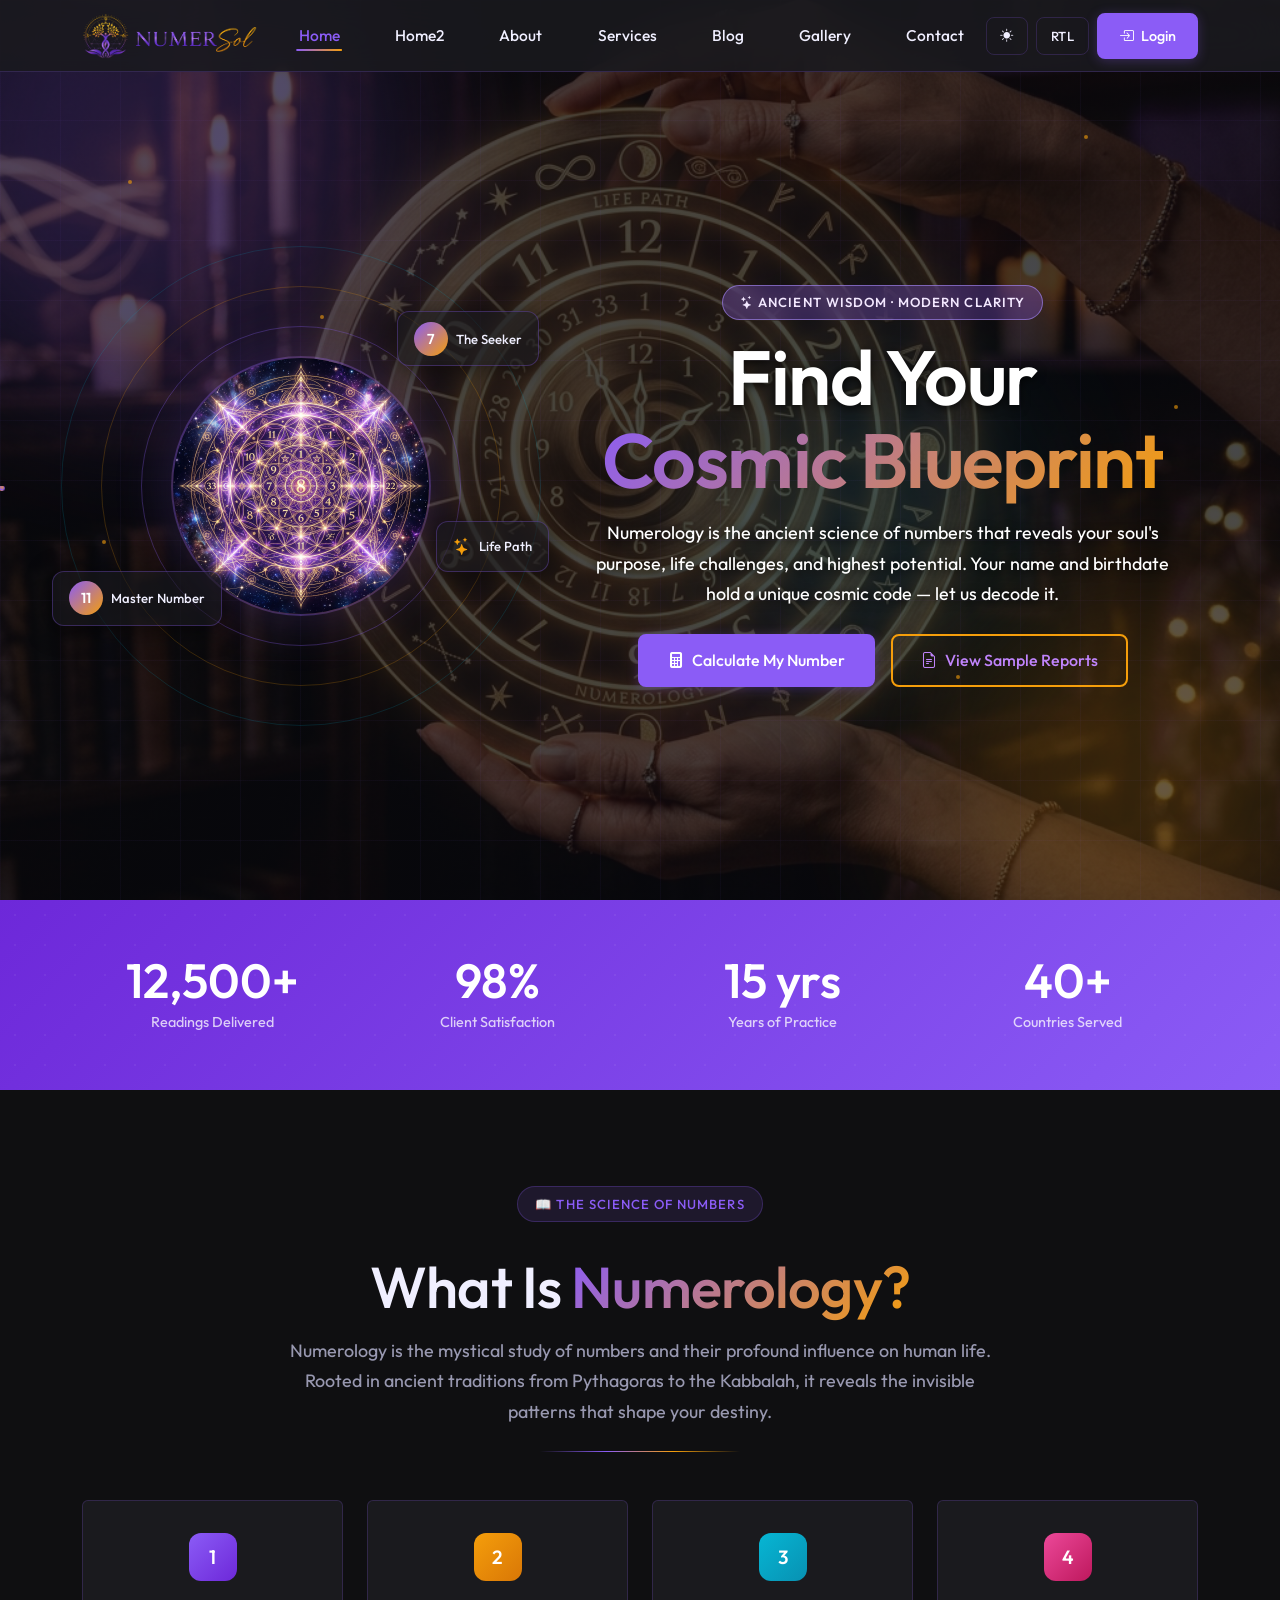
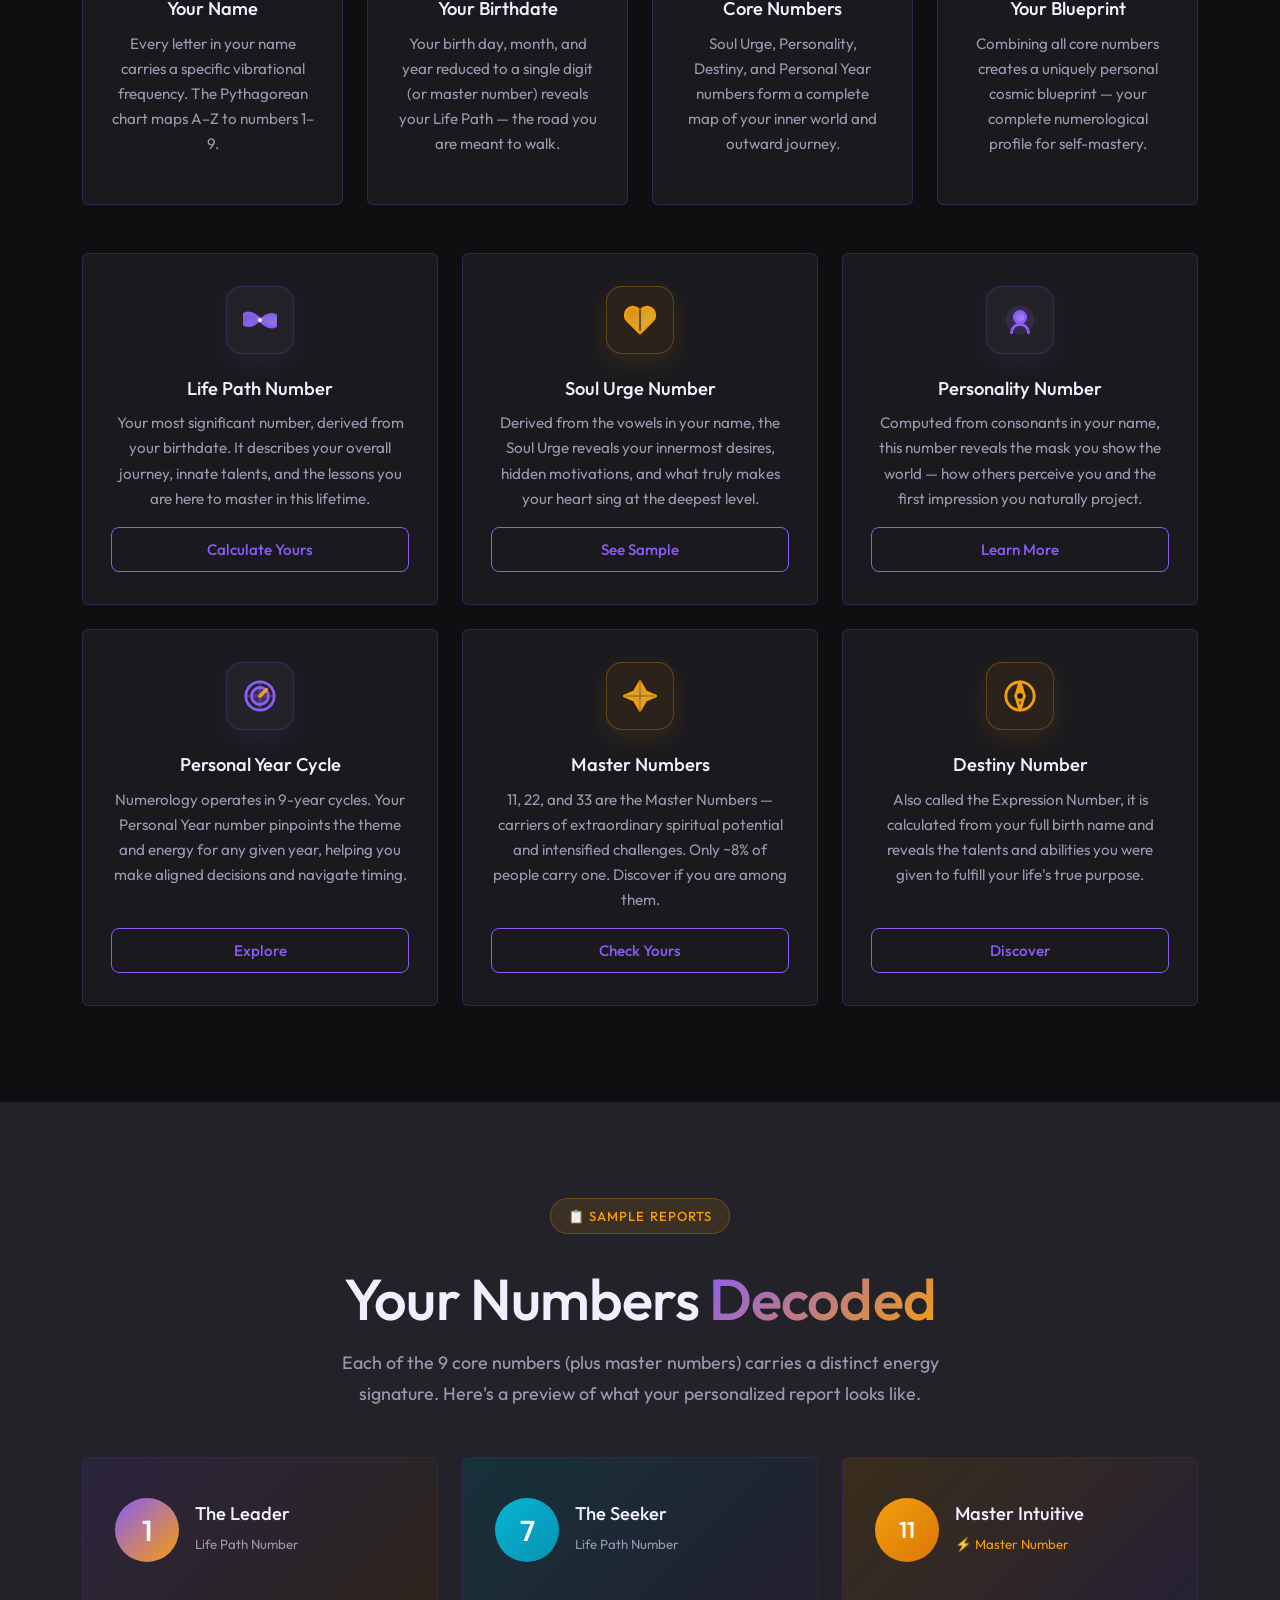
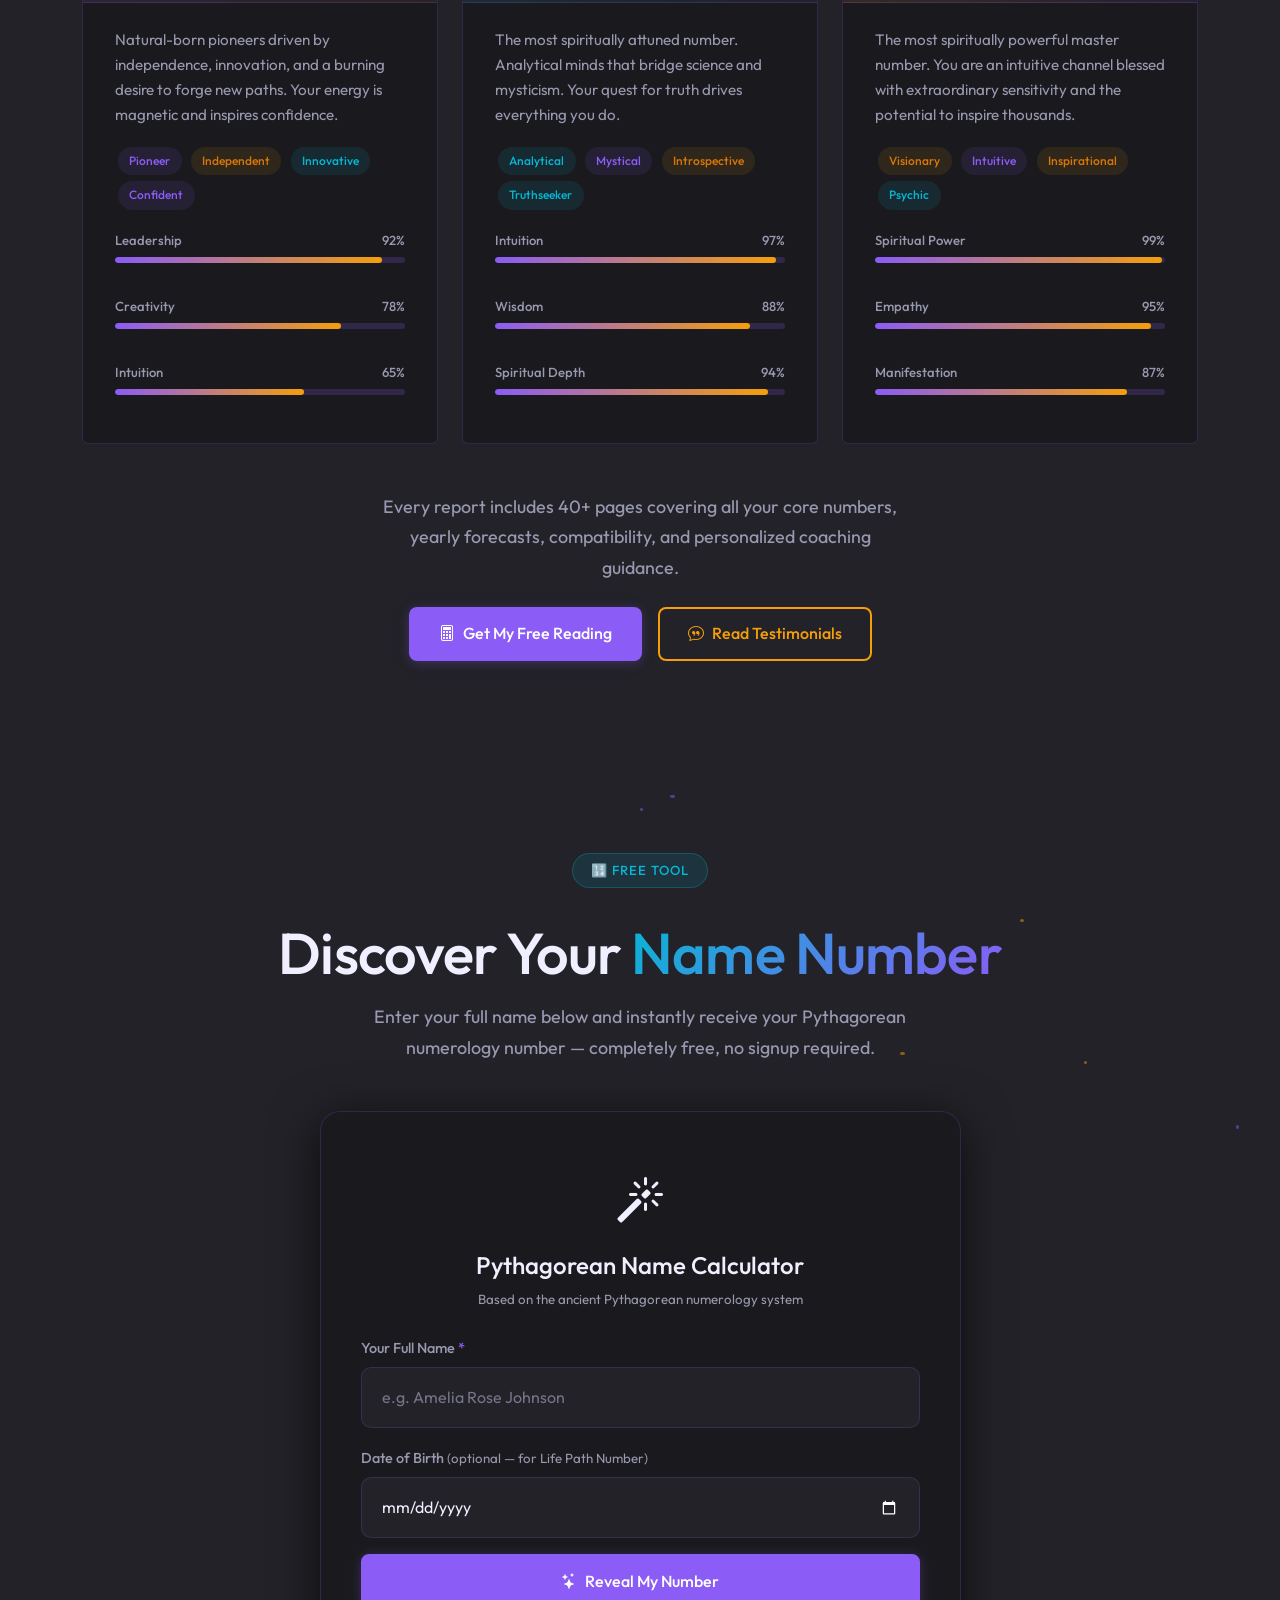
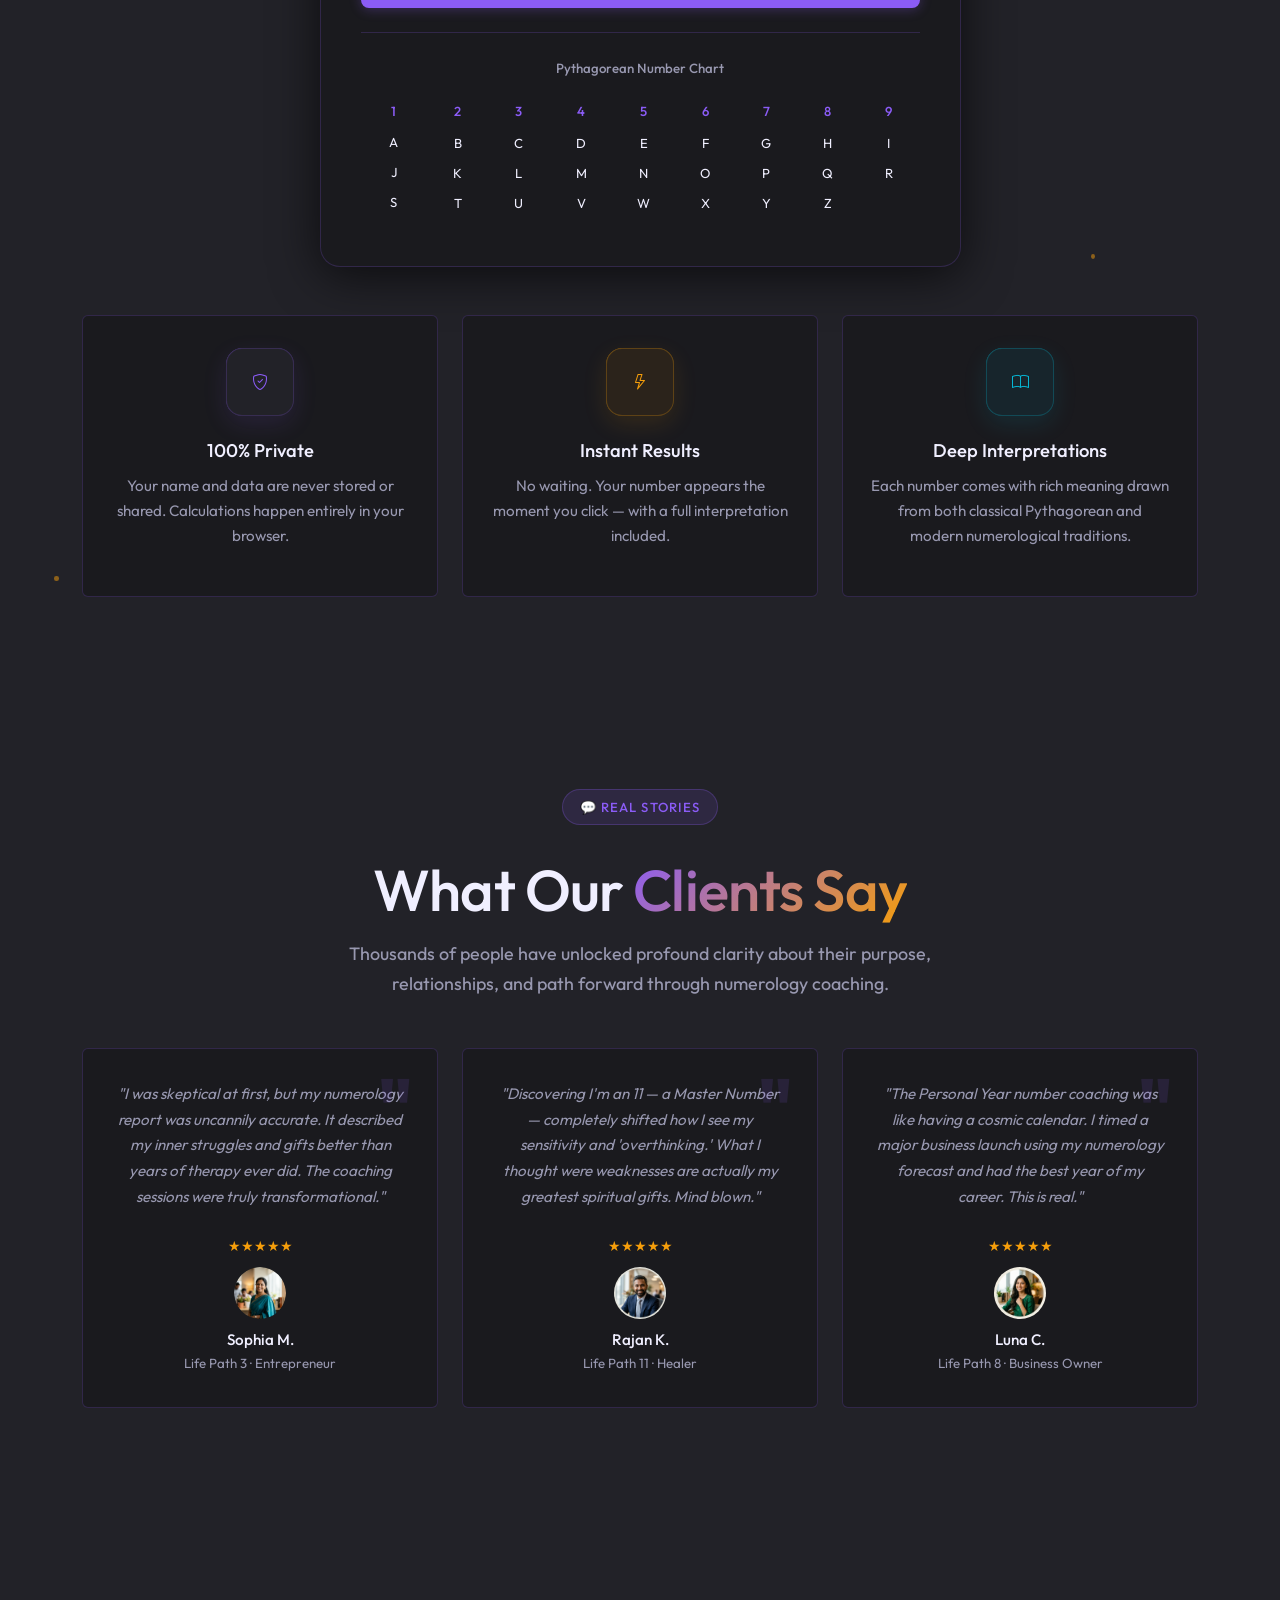
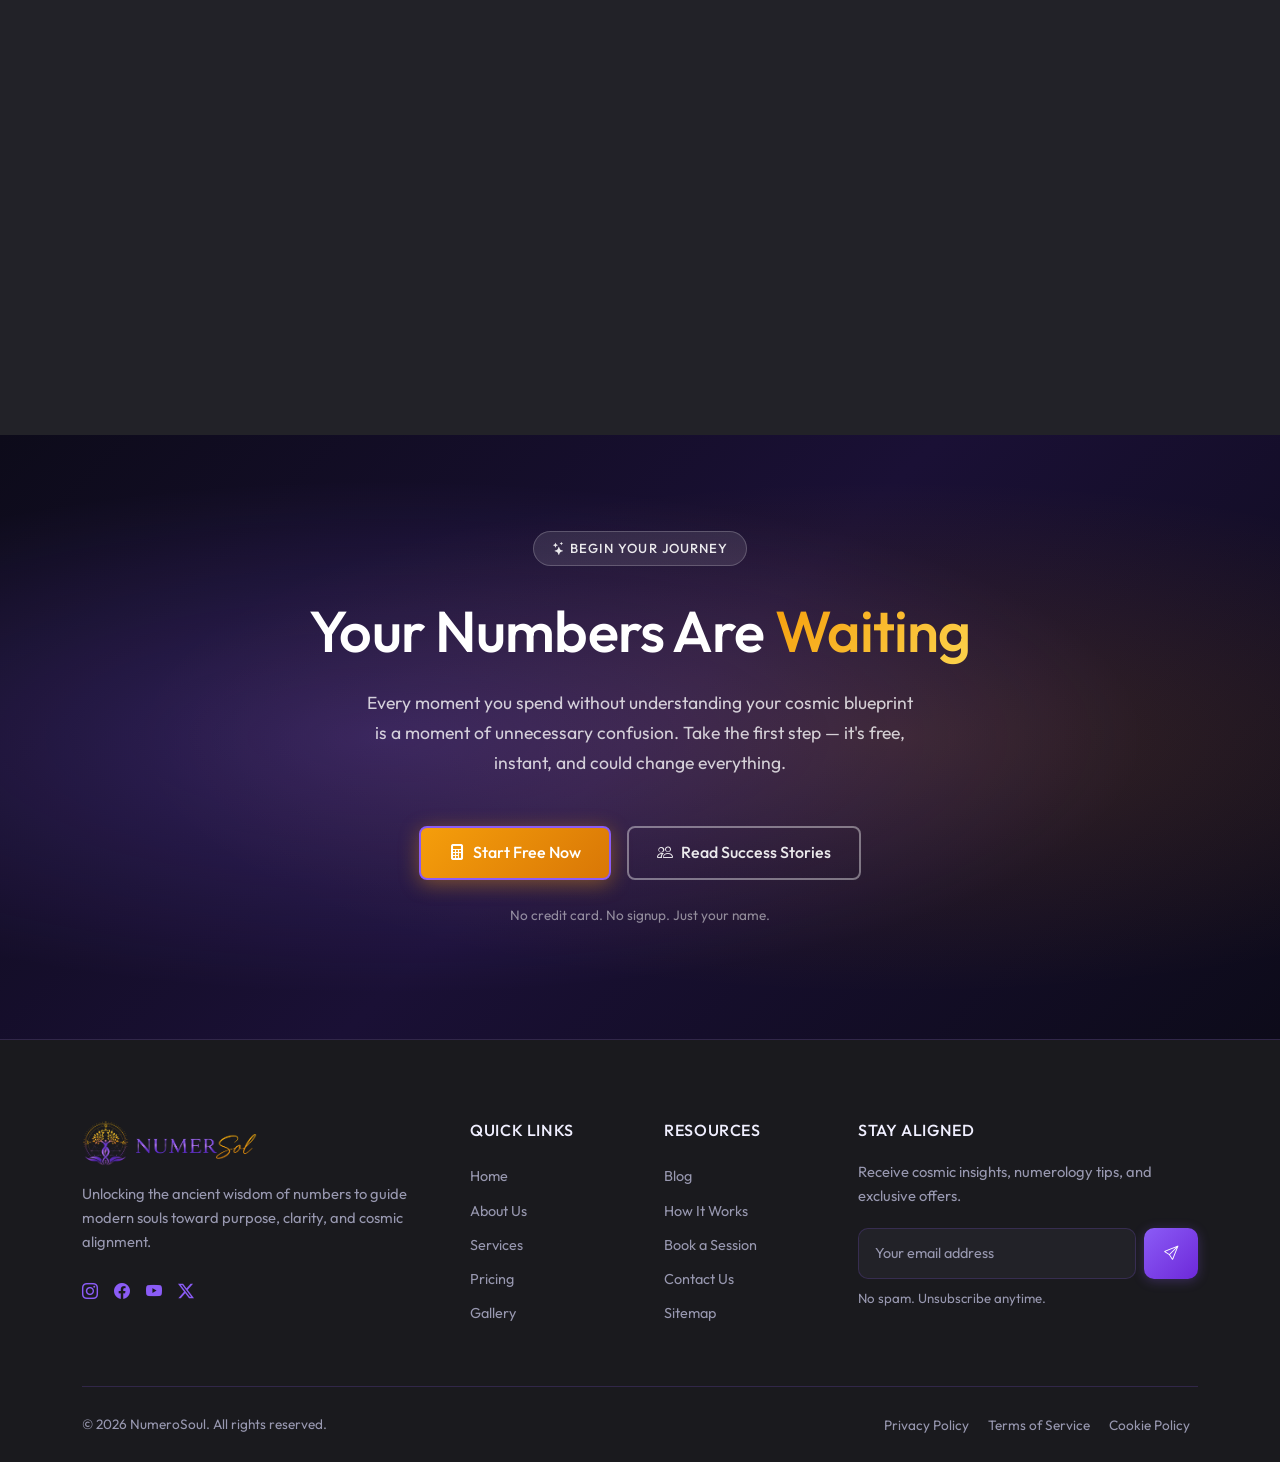
==== commit 672ede4c: "clinet1int1" ====
--- a/index.html
+++ b/index.html
@@ -86,8 +86,10 @@
 
       <!-- Logo -->
       <a href="index.html" class="navbar-brand p-0 me-4" aria-label="NumeroSoul Home">
-        <img src="assets/images/logo_light.png" class="logo-light" alt="NumeroSoul — Numerology and Life Path Coaching" width="180" height="50" fetchpriority="high" />
-        <img src="assets/images/logo_dark.png" class="logo-dark" alt="NumeroSoul — Numerology and Life Path Coaching" width="180" height="50" fetchpriority="high" />
+        <img src="assets/images/logo_light.png" class="logo-light" alt="NumeroSoul — Numerology and Life Path Coaching"
+          width="180" height="50" fetchpriority="high" />
+        <img src="assets/images/logo_dark.png" class="logo-dark" alt="NumeroSoul — Numerology and Life Path Coaching"
+          width="180" height="50" fetchpriority="high" />
       </a>
 
       <!-- Desktop Navigation -->
@@ -348,10 +350,14 @@
           <div class="card-custom h-100">
             <div class="card-icon card-icon-purple">
               <!-- Custom Cosmic Infinity SVG -->
-              <svg width="34" height="34" viewBox="0 0 24 24" fill="none" stroke="currentColor" stroke-width="2" stroke-linecap="round" stroke-linejoin="round" aria-hidden="true">
-                <path d="M12 12c-2.9-3.9-6.3-5-8.5-5A4.5 4.5 0 0 0 3.5 16c2.2 0 5.6-1.1 8.5-5zm0 0c2.9 3.9 6.3 5 8.5 5a4.5 4.5 0 0 0 0-9c-2.2 0-5.6 1.1-8.5 5z" fill="url(#purpleGrad)" opacity="0.85" stroke="none"/>
-                <path d="M12 12c-2.9-3.9-6.3-5-8.5-5A4.5 4.5 0 0 0 3.5 16c2.2 0 5.6-1.1 8.5-5zm0 0c2.9 3.9 6.3 5 8.5 5a4.5 4.5 0 0 0 0-9c-2.2 0-5.6 1.1-8.5 5z"/>
-                <circle cx="12" cy="12" r="1.5" fill="var(--text)" stroke="none"/>
+              <svg width="34" height="34" viewBox="0 0 24 24" fill="none" stroke="currentColor" stroke-width="2"
+                stroke-linecap="round" stroke-linejoin="round" aria-hidden="true">
+                <path
+                  d="M12 12c-2.9-3.9-6.3-5-8.5-5A4.5 4.5 0 0 0 3.5 16c2.2 0 5.6-1.1 8.5-5zm0 0c2.9 3.9 6.3 5 8.5 5a4.5 4.5 0 0 0 0-9c-2.2 0-5.6 1.1-8.5 5z"
+                  fill="url(#purpleGrad)" opacity="0.85" stroke="none" />
+                <path
+                  d="M12 12c-2.9-3.9-6.3-5-8.5-5A4.5 4.5 0 0 0 3.5 16c2.2 0 5.6-1.1 8.5-5zm0 0c2.9 3.9 6.3 5 8.5 5a4.5 4.5 0 0 0 0-9c-2.2 0-5.6 1.1-8.5 5z" />
+                <circle cx="12" cy="12" r="1.5" fill="var(--text)" stroke="none" />
                 <defs>
                   <linearGradient id="purpleGrad" x1="0%" y1="0%" x2="100%" y2="100%">
                     <stop offset="0%" stop-color="var(--primary)" />
@@ -371,10 +377,14 @@
           <div class="card-custom h-100">
             <div class="card-icon card-icon-gold">
               <!-- Sacred Heart SVG -->
-              <svg width="34" height="34" viewBox="0 0 24 24" fill="none" stroke="currentColor" stroke-width="2" stroke-linecap="round" stroke-linejoin="round" aria-hidden="true">
-                <path d="M20.84 4.61a5.5 5.5 0 0 0-7.78 0L12 5.67l-1.06-1.06a5.5 5.5 0 0 0-7.78 7.78l1.06 1.06L12 21.23l7.78-7.78 1.06-1.06a5.5 5.5 0 0 0 0-7.78z" fill="url(#goldGrad)" opacity="0.85" stroke="none"/>
-                <path d="M20.84 4.61a5.5 5.5 0 0 0-7.78 0L12 5.67l-1.06-1.06a5.5 5.5 0 0 0-7.78 7.78l1.06 1.06L12 21.23l7.78-7.78 1.06-1.06a5.5 5.5 0 0 0 0-7.78z"/>
-                <line x1="12" y1="5" x2="12" y2="19" stroke="var(--bg-card)" stroke-width="1.5" opacity="0.6"/>
+              <svg width="34" height="34" viewBox="0 0 24 24" fill="none" stroke="currentColor" stroke-width="2"
+                stroke-linecap="round" stroke-linejoin="round" aria-hidden="true">
+                <path
+                  d="M20.84 4.61a5.5 5.5 0 0 0-7.78 0L12 5.67l-1.06-1.06a5.5 5.5 0 0 0-7.78 7.78l1.06 1.06L12 21.23l7.78-7.78 1.06-1.06a5.5 5.5 0 0 0 0-7.78z"
+                  fill="url(#goldGrad)" opacity="0.85" stroke="none" />
+                <path
+                  d="M20.84 4.61a5.5 5.5 0 0 0-7.78 0L12 5.67l-1.06-1.06a5.5 5.5 0 0 0-7.78 7.78l1.06 1.06L12 21.23l7.78-7.78 1.06-1.06a5.5 5.5 0 0 0 0-7.78z" />
+                <line x1="12" y1="5" x2="12" y2="19" stroke="var(--bg-card)" stroke-width="1.5" opacity="0.6" />
                 <defs>
                   <linearGradient id="goldGrad" x1="0%" y1="0%" x2="100%" y2="100%">
                     <stop offset="0%" stop-color="var(--secondary)" />
@@ -394,10 +404,11 @@
           <div class="card-custom h-100">
             <div class="card-icon card-icon-purple">
               <!-- Mystical Mask/User Profile SVG -->
-              <svg width="34" height="34" viewBox="0 0 24 24" fill="none" stroke="currentColor" stroke-width="2" stroke-linecap="round" stroke-linejoin="round" aria-hidden="true">
-                <circle cx="12" cy="12" r="10" opacity="0.15" fill="var(--primary)" stroke="none"/>
+              <svg width="34" height="34" viewBox="0 0 24 24" fill="none" stroke="currentColor" stroke-width="2"
+                stroke-linecap="round" stroke-linejoin="round" aria-hidden="true">
+                <circle cx="12" cy="12" r="10" opacity="0.15" fill="var(--primary)" stroke="none" />
                 <path d="M18 21a6 6 0 0 0-12 0" />
-                <circle cx="12" cy="10" r="4" fill="url(#purpleGrad)" stroke="none"/>
+                <circle cx="12" cy="10" r="4" fill="url(#purpleGrad)" stroke="none" />
                 <circle cx="12" cy="10" r="4" />
               </svg>
             </div>
@@ -412,13 +423,14 @@
           <div class="card-custom h-100">
             <div class="card-icon card-icon-purple">
               <!-- Astrolabe/Cycle Calendar SVG -->
-              <svg width="34" height="34" viewBox="0 0 24 24" fill="none" stroke="currentColor" stroke-width="2" stroke-linecap="round" stroke-linejoin="round" aria-hidden="true">
+              <svg width="34" height="34" viewBox="0 0 24 24" fill="none" stroke="currentColor" stroke-width="2"
+                stroke-linecap="round" stroke-linejoin="round" aria-hidden="true">
                 <circle cx="12" cy="12" r="10" />
-                <circle cx="12" cy="12" r="6" fill="url(#purpleGrad)" opacity="0.2" stroke="none"/>
+                <circle cx="12" cy="12" r="6" fill="url(#purpleGrad)" opacity="0.2" stroke="none" />
                 <circle cx="12" cy="12" r="6" />
-                <line x1="12" y1="2" x2="12" y2="22" opacity="0.3"/>
-                <line x1="2" y1="12" x2="22" y2="12" opacity="0.3"/>
-                <path d="M12 12l4.5-4.5" stroke="var(--secondary)" stroke-width="2.5"/>
+                <line x1="12" y1="2" x2="12" y2="22" opacity="0.3" />
+                <line x1="2" y1="12" x2="22" y2="12" opacity="0.3" />
+                <path d="M12 12l4.5-4.5" stroke="var(--secondary)" stroke-width="2.5" />
               </svg>
             </div>
             <h4 class="card-title-custom">Personal Year Cycle</h4>
@@ -432,11 +444,13 @@
           <div class="card-custom h-100">
             <div class="card-icon card-icon-gold">
               <!-- Master Glyph/Double Spark SVG -->
-              <svg width="34" height="34" viewBox="0 0 24 24" fill="none" stroke="currentColor" stroke-width="2" stroke-linecap="round" stroke-linejoin="round" aria-hidden="true">
-                <polygon points="12 2 15 9 22 12 15 15 12 22 9 15 2 12 9 9" fill="url(#goldGrad)" opacity="0.85" stroke="none"/>
-                <polygon points="12 2 16 9 23 12 16 15 12 22 8 15 1 12 8 9"/>
-                <line x1="12" y1="2" x2="12" y2="22" stroke="var(--bg-card)" stroke-width="1" opacity="0.3"/>
-                <line x1="2" y1="12" x2="22" y2="12" stroke="var(--bg-card)" stroke-width="1" opacity="0.3"/>
+              <svg width="34" height="34" viewBox="0 0 24 24" fill="none" stroke="currentColor" stroke-width="2"
+                stroke-linecap="round" stroke-linejoin="round" aria-hidden="true">
+                <polygon points="12 2 15 9 22 12 15 15 12 22 9 15 2 12 9 9" fill="url(#goldGrad)" opacity="0.85"
+                  stroke="none" />
+                <polygon points="12 2 16 9 23 12 16 15 12 22 8 15 1 12 8 9" />
+                <line x1="12" y1="2" x2="12" y2="22" stroke="var(--bg-card)" stroke-width="1" opacity="0.3" />
+                <line x1="2" y1="12" x2="22" y2="12" stroke="var(--bg-card)" stroke-width="1" opacity="0.3" />
               </svg>
             </div>
             <h4 class="card-title-custom">Master Numbers</h4>
@@ -450,12 +464,13 @@
           <div class="card-custom h-100">
             <div class="card-icon card-icon-gold">
               <!-- Detailed Windrose Compass SVG -->
-              <svg width="34" height="34" viewBox="0 0 24 24" fill="none" stroke="currentColor" stroke-width="2" stroke-linecap="round" stroke-linejoin="round" aria-hidden="true">
+              <svg width="34" height="34" viewBox="0 0 24 24" fill="none" stroke="currentColor" stroke-width="2"
+                stroke-linecap="round" stroke-linejoin="round" aria-hidden="true">
                 <circle cx="12" cy="12" r="10" />
-                <polygon points="12 2 15 12 12 15 9 12" fill="url(#goldGrad)" opacity="0.85" stroke="none"/>
-                <polygon points="12 2 15 12 12 15 9 12"/>
+                <polygon points="12 2 15 12 12 15 9 12" fill="url(#goldGrad)" opacity="0.85" stroke="none" />
+                <polygon points="12 2 15 12 12 15 9 12" />
                 <polygon points="12 22 15 12 12 9 9 12" />
-                <circle cx="12" cy="12" r="2" fill="var(--bg-card)" stroke="none"/>
+                <circle cx="12" cy="12" r="2" fill="var(--bg-card)" stroke="none" />
               </svg>
             </div>
             <h4 class="card-title-custom">Destiny Number</h4>
@@ -1035,8 +1050,10 @@
         <!-- Brand Column -->
         <div class="col-lg-4">
           <div class="footer-logo mb-3">
-            <img src="assets/images/logo_light.png" class="logo-light" alt="NumeroSoul Logo" width="180" height="50" fetchpriority="high" />
-            <img src="assets/images/logo_dark.png" class="logo-dark" alt="NumeroSoul Logo" width="180" height="50" fetchpriority="high" />
+            <img src="assets/images/logo_light.png" class="logo-light" alt="NumeroSoul Logo" width="180" height="50"
+              fetchpriority="high" />
+            <img src="assets/images/logo_dark.png" class="logo-dark" alt="NumeroSoul Logo" width="180" height="50"
+              fetchpriority="high" />
           </div>
           <p class="footer-brief">
             Unlocking the ancient wisdom of numbers to guide modern souls toward purpose, clarity, and cosmic alignment.
--- a/assets/css/style.css
+++ b/assets/css/style.css
@@ -378,6 +378,81 @@
   border-color: rgba(6, 182, 212, 0.25);
 }
 
+/* Hero section badge overrides for high contrast and readability */
+#hero .section-badge,
+.page-hero .section-badge,
+#home2-hero .section-badge {
+  background: rgba(139, 92, 246, 0.28);
+  color: #F3E8FF;
+  border-color: rgba(167, 139, 250, 0.6);
+  font-weight: 560;
+  backdrop-filter: blur(10px);
+  -webkit-backdrop-filter: blur(10px);
+}
+
+/* Hero section outline button overrides for high contrast and readability */
+.page-hero .btn-outline-primary-custom,
+#hero .btn-outline-primary-custom,
+#home2-hero .btn-outline-primary-custom {
+  color: #F3E8FF !important;
+  border-color: rgba(167, 139, 250, 0.6) !important;
+  background: rgba(139, 92, 246, 0.15) !important;
+  backdrop-filter: blur(8px);
+  -webkit-backdrop-filter: blur(8px);
+}
+.page-hero .btn-outline-primary-custom:hover,
+#hero .btn-outline-primary-custom:hover,
+#home2-hero .btn-outline-primary-custom:hover {
+  background: var(--primary) !important;
+  color: #ffffff !important;
+  border-color: var(--primary) !important;
+  box-shadow: 0 4px 16px rgba(139, 92, 246, 0.30);
+}
+
+/* Hero section inline link contrast improvements */
+.page-hero a:not(.btn-outline-primary-custom):not(.btn-primary-custom):not(.footer-social-link),
+#hero a:not(.btn-outline-primary-custom):not(.btn-primary-custom):not(.footer-social-link) {
+  color: #C084FC !important;
+  font-weight: 500;
+  transition: color var(--transition);
+}
+.page-hero a:not(.btn-outline-primary-custom):not(.btn-primary-custom):not(.footer-social-link):hover,
+#hero a:not(.btn-outline-primary-custom):not(.btn-primary-custom):not(.footer-social-link):hover {
+  color: #ffffff !important;
+  text-decoration: underline !important;
+}
+
+/* Hero section search form control input contrast */
+.page-hero .form-control,
+#hero .form-control {
+  border-color: rgba(167, 139, 250, 0.5) !important;
+  background: rgba(26, 26, 30, 0.75) !important;
+}
+
+/* Contact page hero info card overlay styles */
+.contact-hero-card {
+  background: rgba(26, 26, 30, 0.7) !important;
+  border: 1.5px solid rgba(167, 139, 250, 0.5) !important;
+  backdrop-filter: blur(12px);
+  -webkit-backdrop-filter: blur(12px);
+}
+
+/* Popular search links styling in Blog Hero section */
+.hero-popular-tags {
+  color: rgba(255, 255, 255, 0.75) !important;
+}
+.hero-popular-tags a {
+  color: #C084FC !important;
+  font-weight: 520 !important;
+  transition: color var(--transition);
+}
+.hero-popular-tags a:hover {
+  color: #ffffff !important;
+  text-decoration: underline !important;
+}
+
+
+
 /* ---------- 6. Navbar ---------- */
 #mainNav {
   position: fixed !important;
@@ -1071,6 +1146,27 @@
   opacity: 0.5;
 }
 
+.card-icon-cyan {
+  background: rgba(6, 182, 212, 0.08);
+  border-color: rgba(6, 182, 212, 0.25);
+  color: var(--cyan);
+  box-shadow: 0 8px 24px rgba(6, 182, 212, 0.12);
+}
+
+.card-icon-cyan::after {
+  content: '';
+  position: absolute;
+  inset: -1px;
+  border-radius: 16px;
+  background: linear-gradient(135deg, var(--cyan), transparent);
+  -webkit-mask: linear-gradient(#fff 0 0) content-box, linear-gradient(#fff 0 0);
+  mask: linear-gradient(#fff 0 0) content-box, linear-gradient(#fff 0 0);
+  -webkit-mask-composite: xor;
+  mask-composite: exclude;
+  pointer-events: none;
+  opacity: 0.5;
+}
+
 .card-title-custom {
   font-weight: 520;
   font-size: 1.15rem;
@@ -1422,6 +1518,7 @@
   width: auto;
   max-width: 180px;
   object-fit: contain;
+  margin: 0 !important;
 }
 
 .footer-brief {
@@ -3054,4 +3151,20 @@
 
 .num-badge {
   padding-left: 10px;
+}
+
+.password-toggle {
+  color: var(--text-muted) !important;
+  opacity: 0.7;
+  transition: opacity 0.28s var(--transition), color 0.28s var(--transition);
+  background: transparent !important;
+  border: none !important;
+}
+
+.password-toggle:hover,
+.password-toggle:focus {
+  color: var(--primary) !important;
+  opacity: 1 !important;
+  background: transparent !important;
+  box-shadow: none !important;
 }
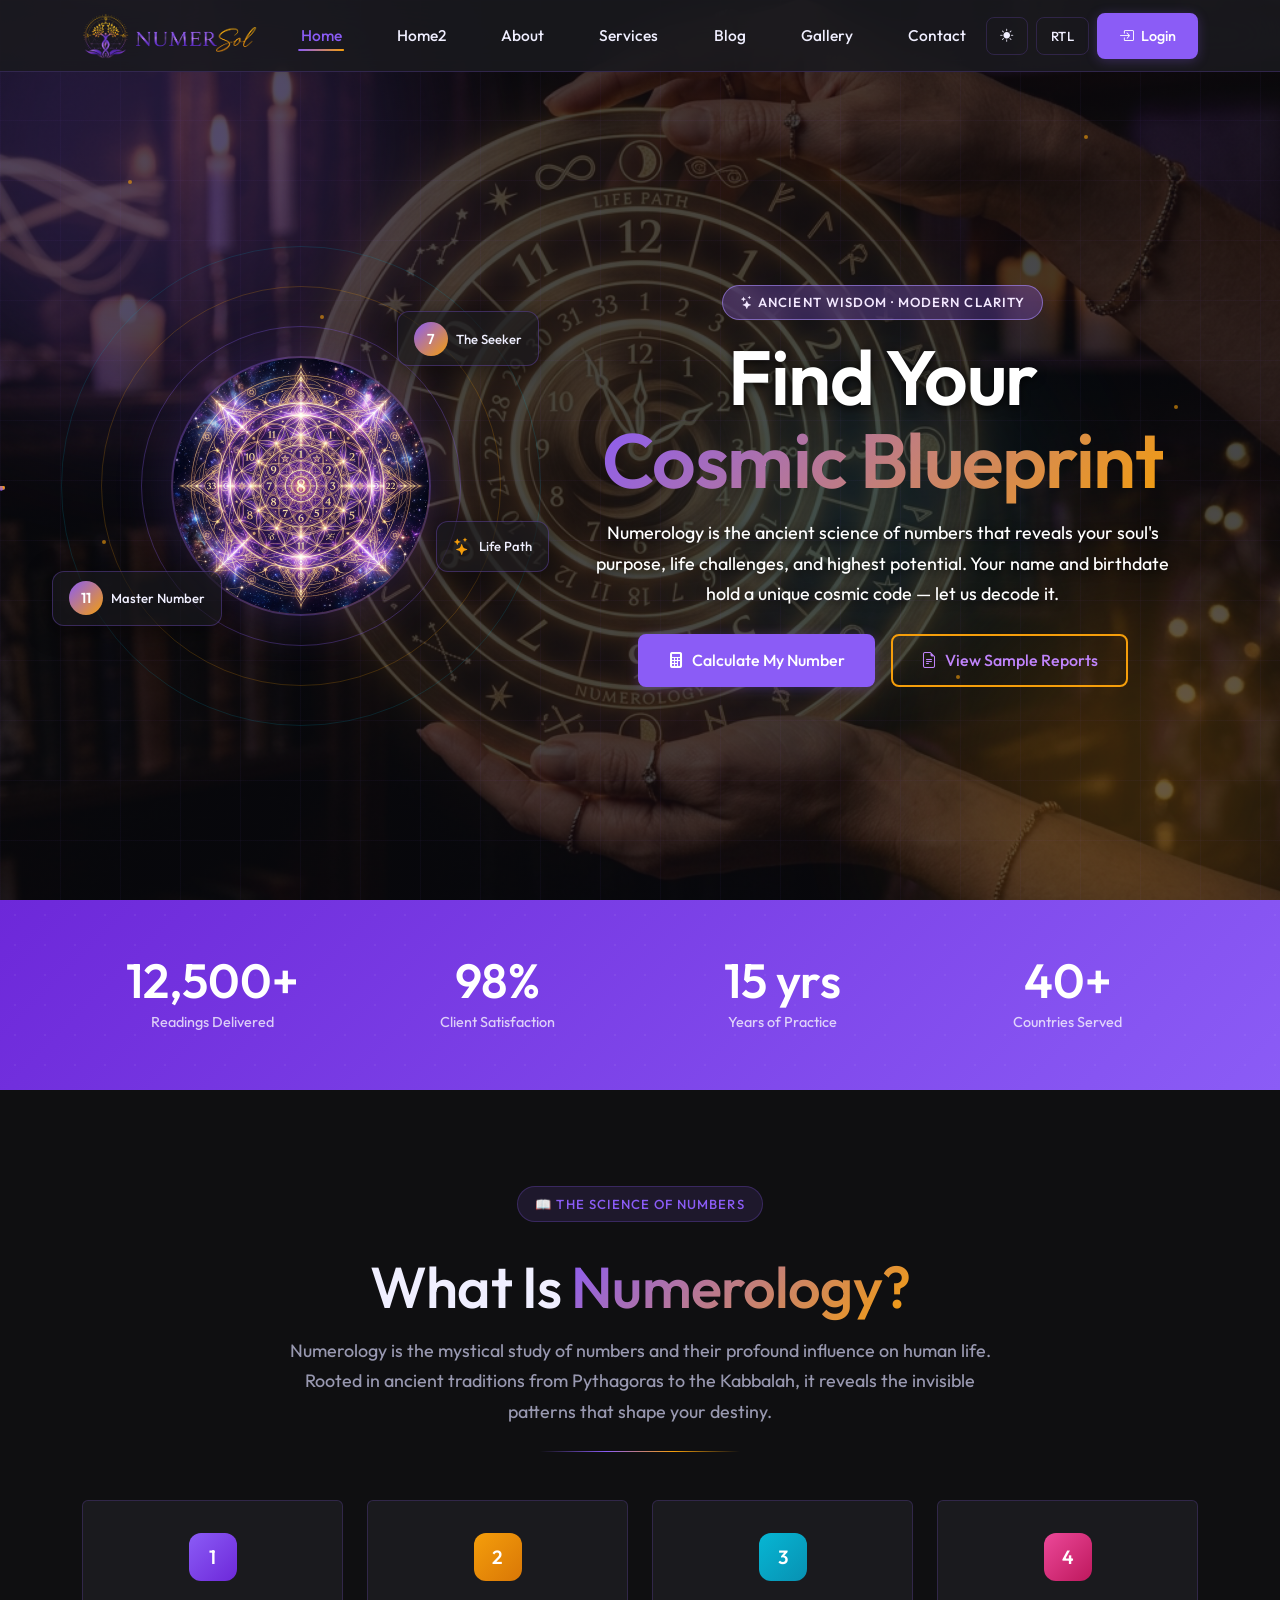
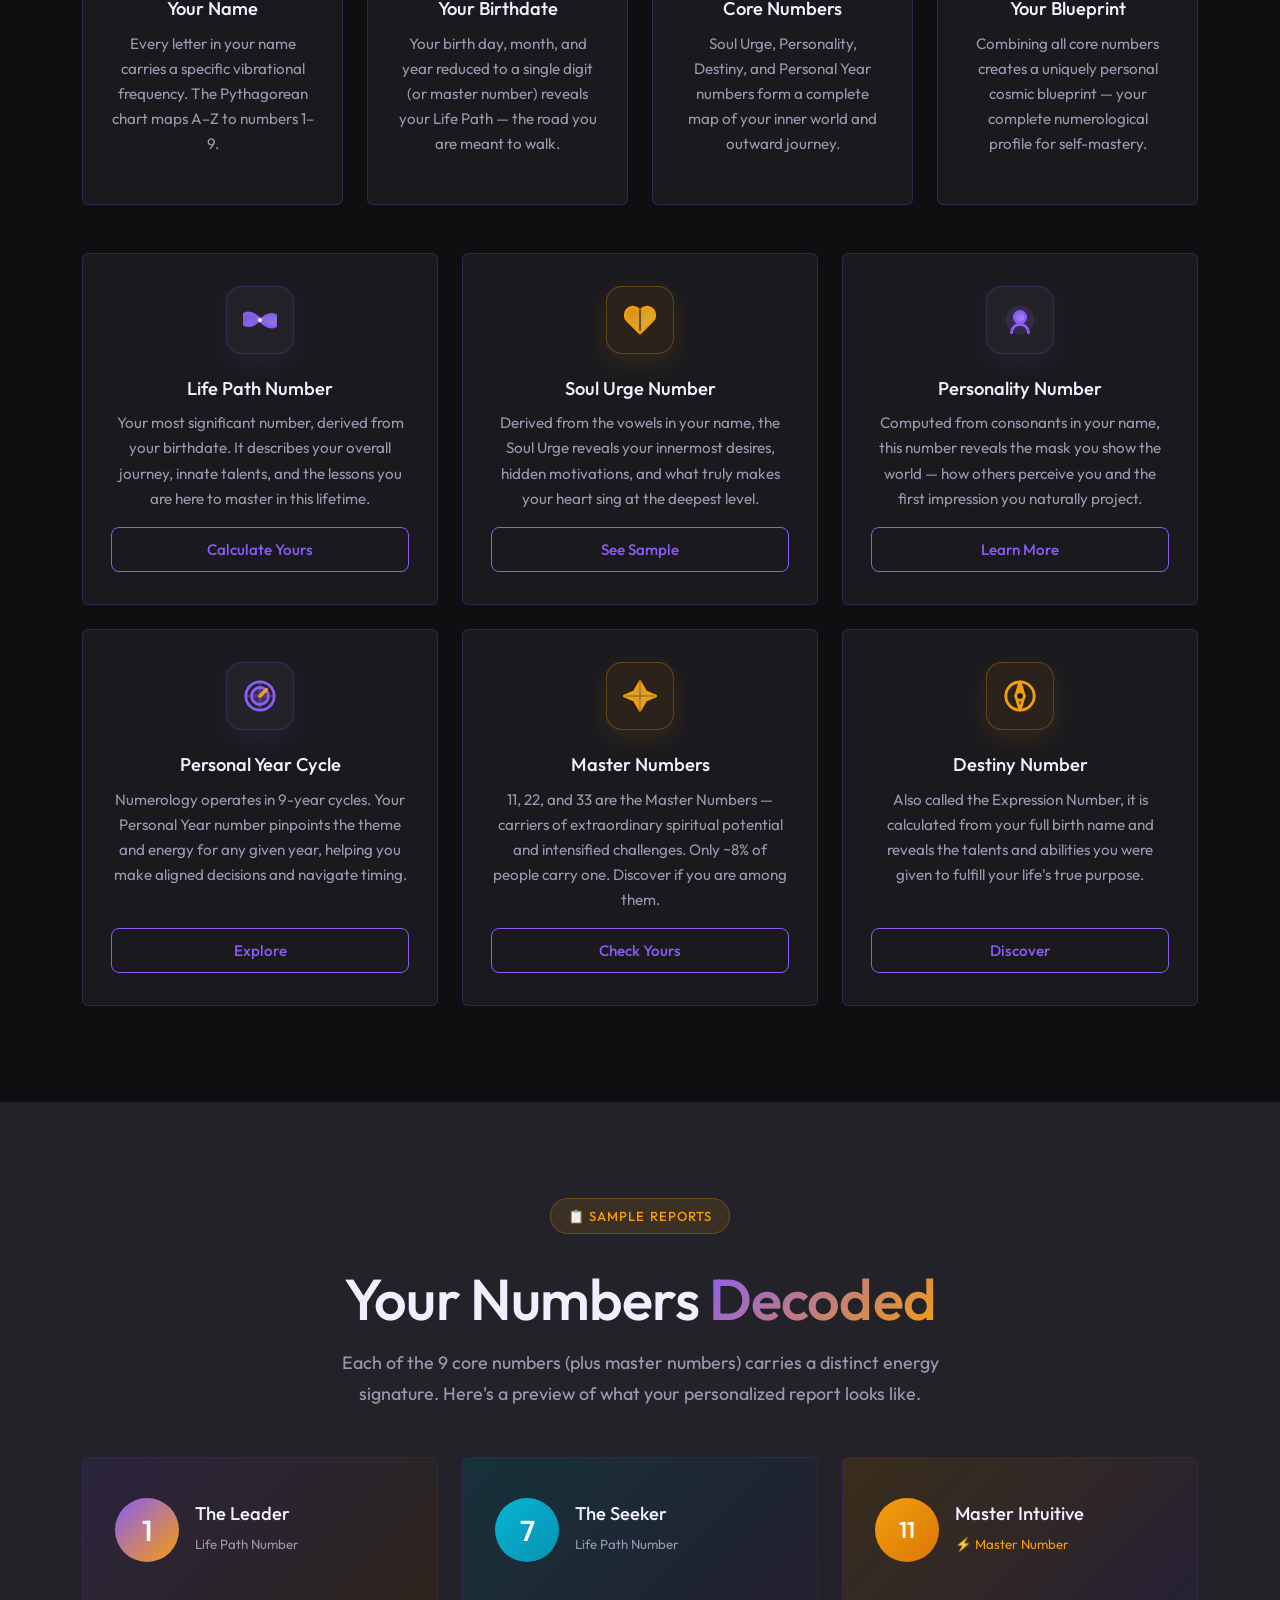
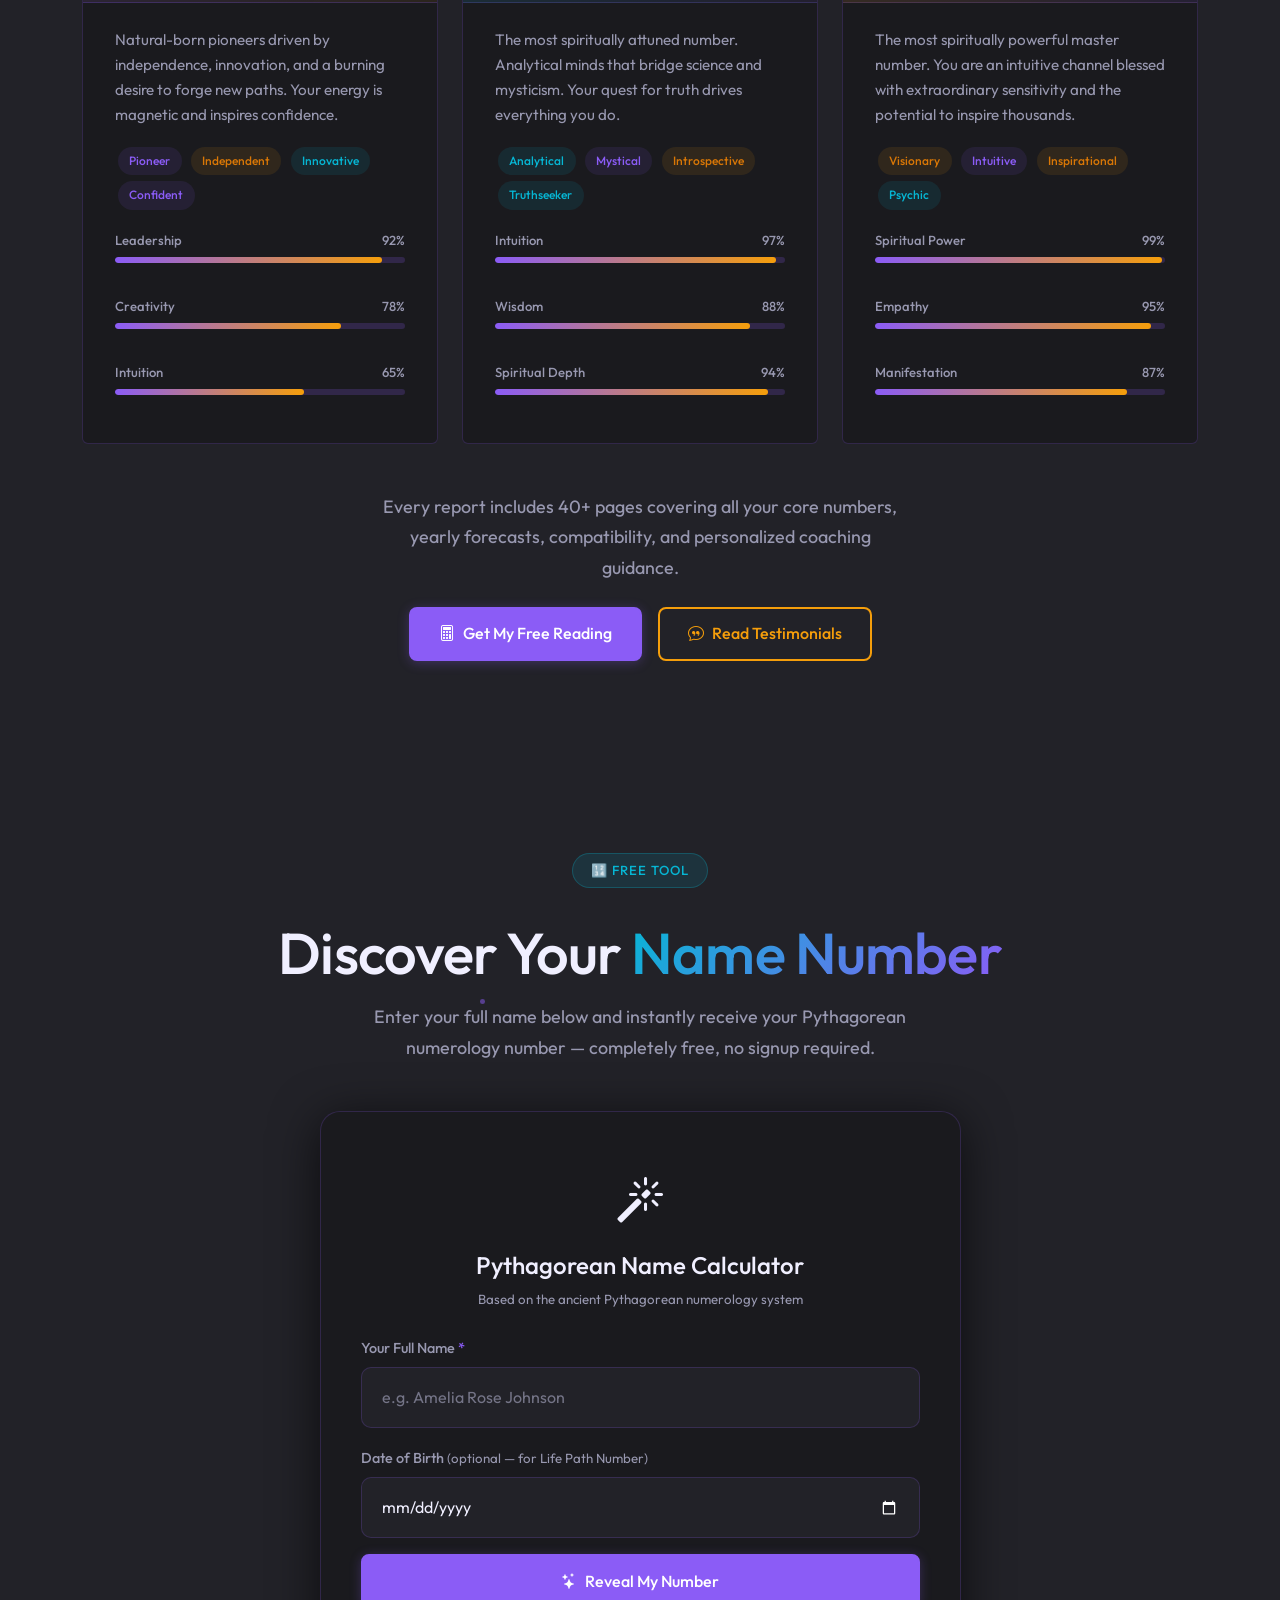
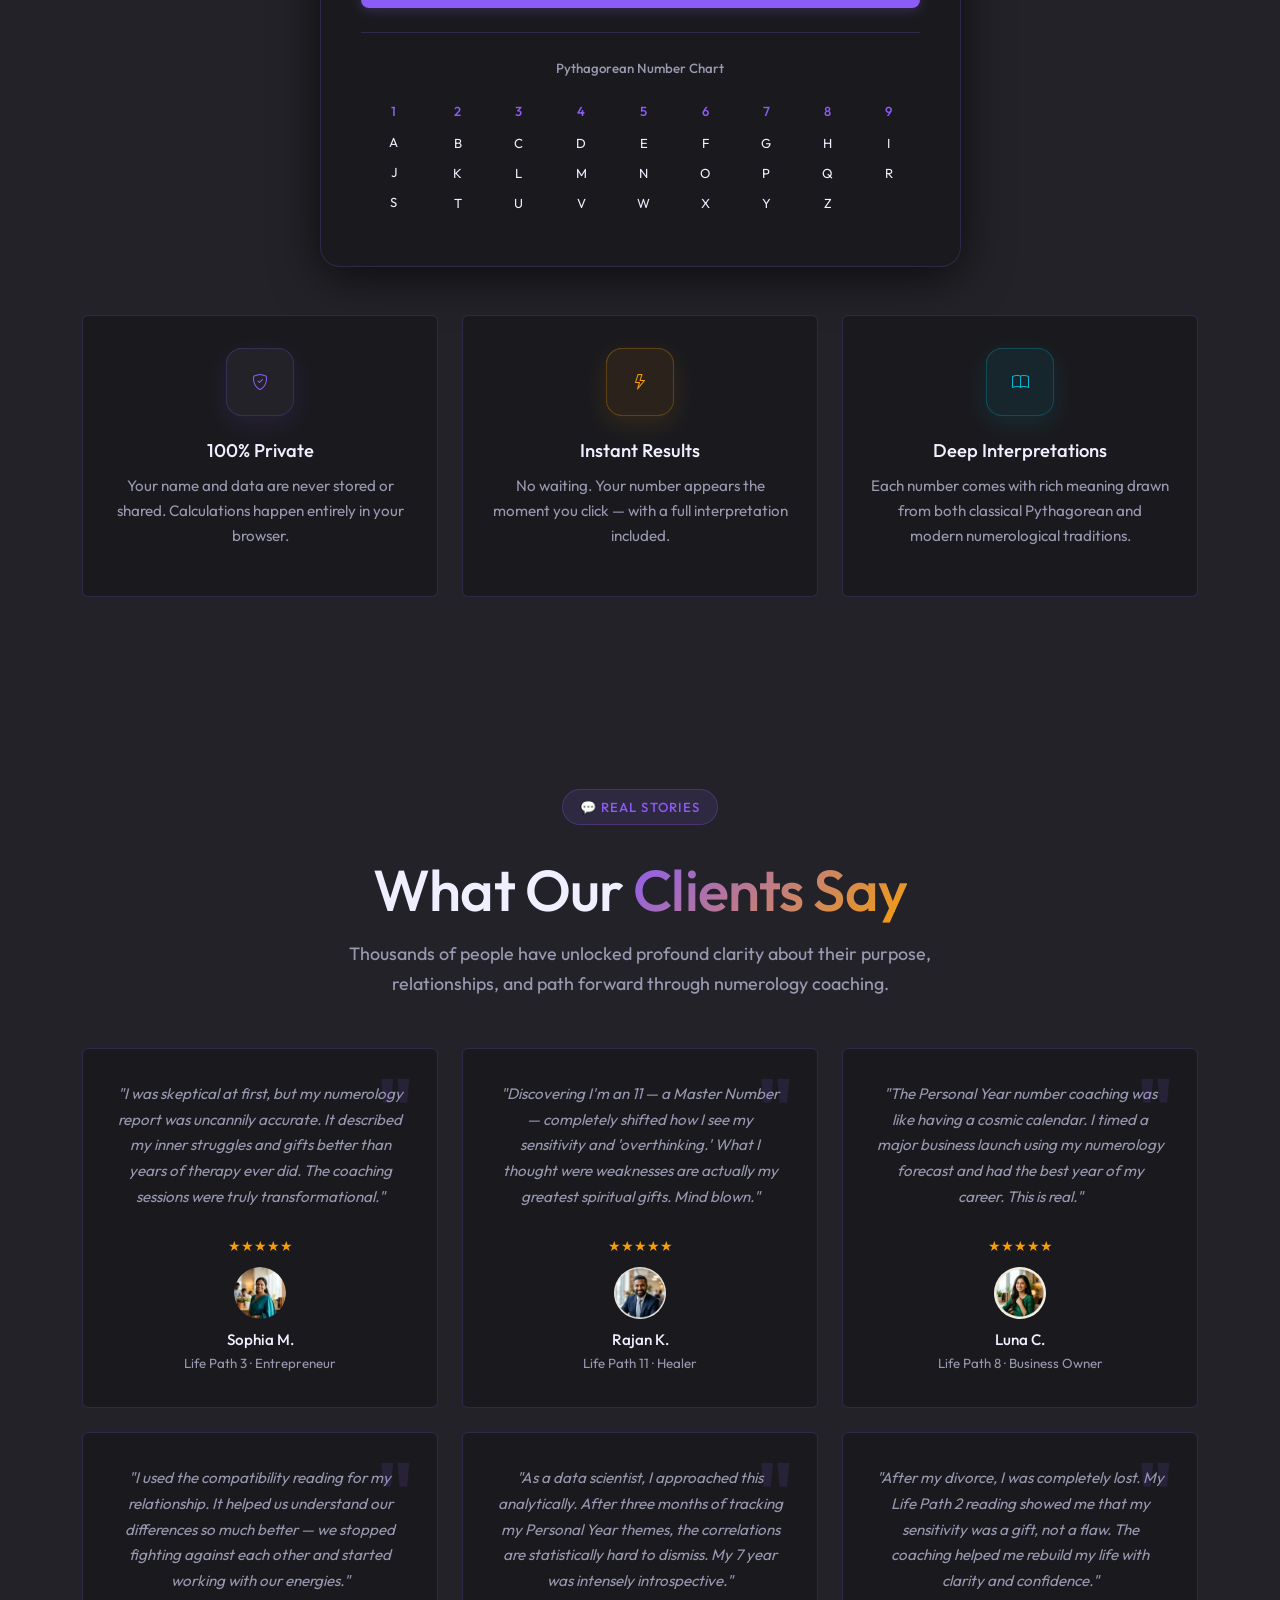
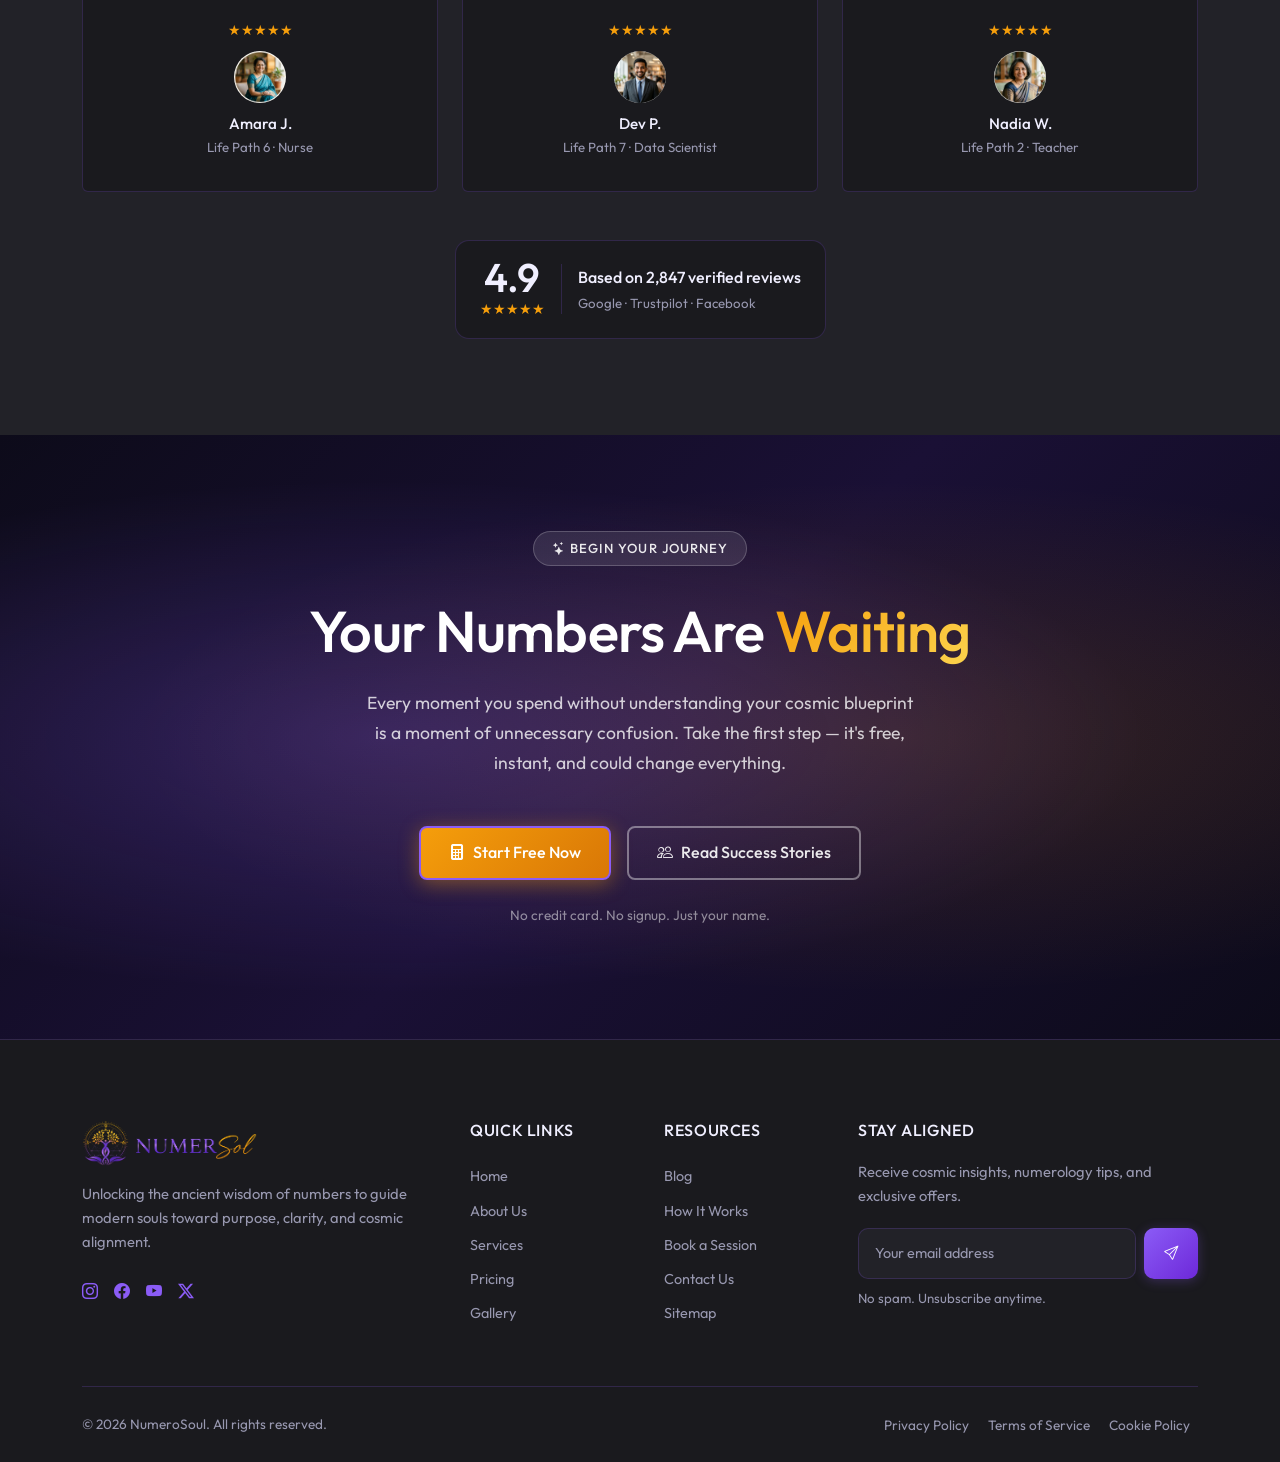
==== commit e56c5f06: "client2" ====
--- a/index.html
+++ b/index.html
@@ -93,7 +93,7 @@
       </a>
 
       <!-- Desktop Navigation -->
-      <ul class="desktop-nav d-flex align-items-center gap-1 mb-0 me-auto" role="list">
+      <ul class="desktop-nav d-flex align-items-center gap-1 mb-0" role="list">
         <li><a href="index.html" class="nav-link-custom active" aria-current="page">Home</a></li>
         <li><a href="home-2.html" class="nav-link-custom">Home2</a></li>
         <li><a href="about.html" class="nav-link-custom">About</a></li>
--- a/assets/css/style.css
+++ b/assets/css/style.css
@@ -515,6 +515,20 @@
   /* Increase gap between menu items */
 }
 
+@media (min-width: 992px) {
+  .desktop-nav {
+    flex-grow: 1 !important;
+    margin-left: 0 !important;
+    margin-right: 0 !important;
+  }
+  .desktop-nav li:first-child {
+    margin-left: auto !important;
+  }
+  .desktop-nav li:last-child {
+    margin-right: auto !important;
+  }
+}
+
 .nav-link-custom {
   font-family: var(--font);
   font-weight: 480;
@@ -3167,4 +3181,77 @@
   opacity: 1 !important;
   background: transparent !important;
   box-shadow: none !important;
+}
+
+/* Ensure cards and blocks inside permanently dark sections keep light text and dark backgrounds in light mode */
+#hero,
+.page-hero,
+#home2-hero,
+.cta-section,
+.auth-page-wrapper {
+  --text: #F0EFFF !important;
+  --text-muted: #9898B0 !important;
+  --bg-card: rgba(26, 26, 30, 0.65) !important;
+  --surface: #2A2A30 !important;
+  --border: rgba(139, 92, 246, 0.3) !important;
+  --glass: rgba(26, 26, 30, 0.65) !important;
+  --glass-border: rgba(139, 92, 246, 0.3) !important;
+}
+
+/* Specific elements inside these dark sections */
+#hero .card-custom,
+.page-hero .card-custom,
+#home2-hero .card-custom,
+.cta-section .card-custom,
+.auth-page-wrapper .card-custom,
+#hero .report-card,
+.page-hero .report-card,
+#home2-hero .report-card,
+.cta-section .report-card,
+#hero .testimonial-card,
+.page-hero .testimonial-card,
+#home2-hero .testimonial-card,
+.cta-section .testimonial-card,
+#hero .pricing-card,
+.page-hero .pricing-card,
+#home2-hero .pricing-card,
+.cta-section .pricing-card,
+#hero .blog-card,
+.page-hero .blog-card,
+#home2-hero .blog-card,
+.cta-section .blog-card {
+  background: rgba(26, 26, 30, 0.65) !important;
+  border-color: rgba(139, 92, 246, 0.3) !important;
+  color: #F0EFFF !important;
+}
+
+#hero .card-custom .card-title-custom,
+.page-hero .card-custom .card-title-custom,
+#home2-hero .card-custom .card-title-custom,
+.cta-section .card-custom .card-title-custom,
+.auth-page-wrapper .card-custom .card-title-custom,
+#hero .card-custom h1, #hero .card-custom h2, #hero .card-custom h3, #hero .card-custom h4, #hero .card-custom h5, #hero .card-custom h6,
+.page-hero .card-custom h1, .page-hero .card-custom h2, .page-hero .card-custom h3, .page-hero .card-custom h4, .page-hero .card-custom h5, .page-hero .card-custom h6,
+#home2-hero .card-custom h1, #home2-hero .card-custom h2, #home2-hero .card-custom h3, #home2-hero .card-custom h4, #home2-hero .card-custom h5, #home2-hero .card-custom h6,
+.cta-section .card-custom h1, .cta-section .card-custom h2, .cta-section .card-custom h3, .cta-section .card-custom h4, .cta-section .card-custom h5, .cta-section .card-custom h6,
+.auth-page-wrapper .card-custom h1, .auth-page-wrapper .card-custom h2, .auth-page-wrapper .card-custom h3, .auth-page-wrapper .card-custom h4, .auth-page-wrapper .card-custom h5, .auth-page-wrapper .card-custom h6 {
+  color: #ffffff !important;
+}
+
+#hero .card-custom .card-text-custom,
+.page-hero .card-custom .card-text-custom,
+#home2-hero .card-custom .card-text-custom,
+.cta-section .card-custom .card-text-custom,
+.auth-page-wrapper .card-custom .card-text-custom,
+#hero .card-custom p,
+.page-hero .card-custom p,
+#home2-hero .card-custom p,
+.cta-section .card-custom p,
+.auth-page-wrapper .card-custom p,
+#hero .card-custom .text-muted,
+.page-hero .card-custom .text-muted,
+#home2-hero .card-custom .text-muted,
+.cta-section .card-custom .text-muted,
+.auth-page-wrapper .card-custom .text-muted {
+  color: rgba(255, 255, 255, 0.75) !important;
 }
